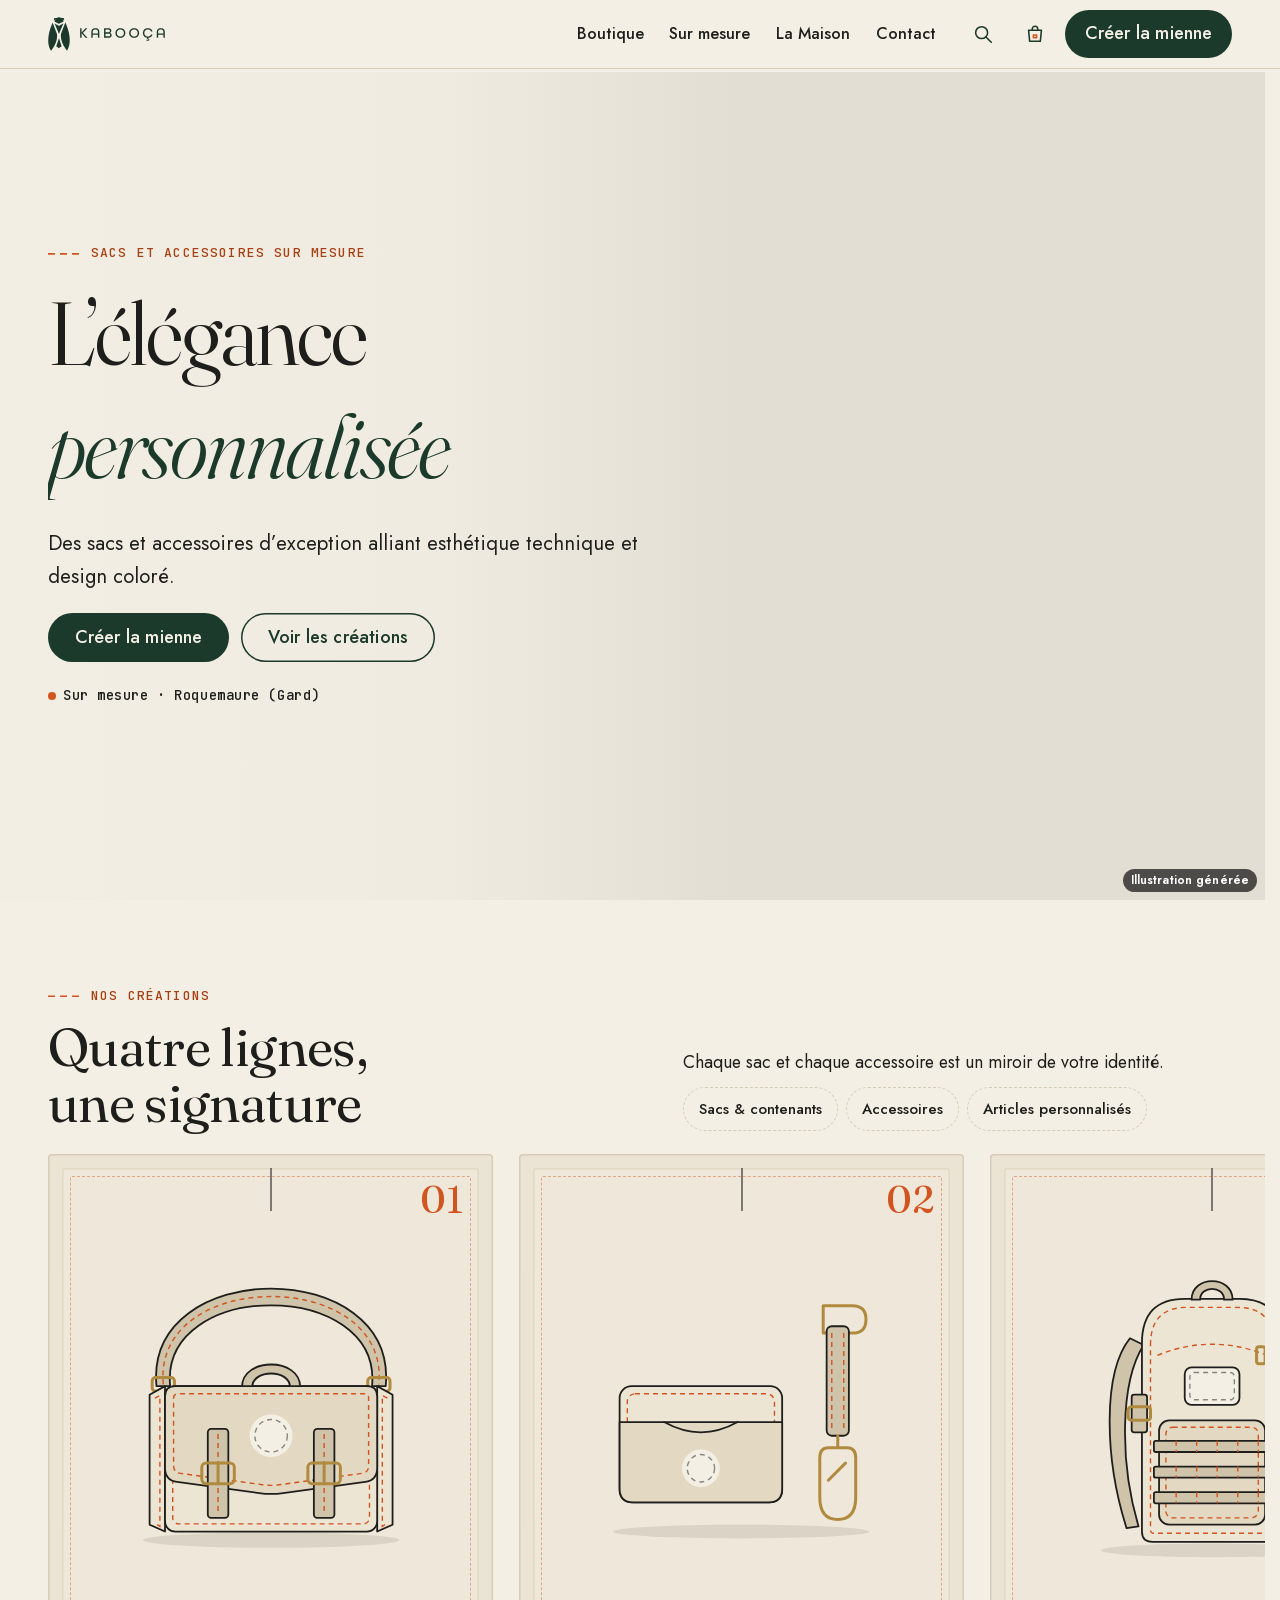
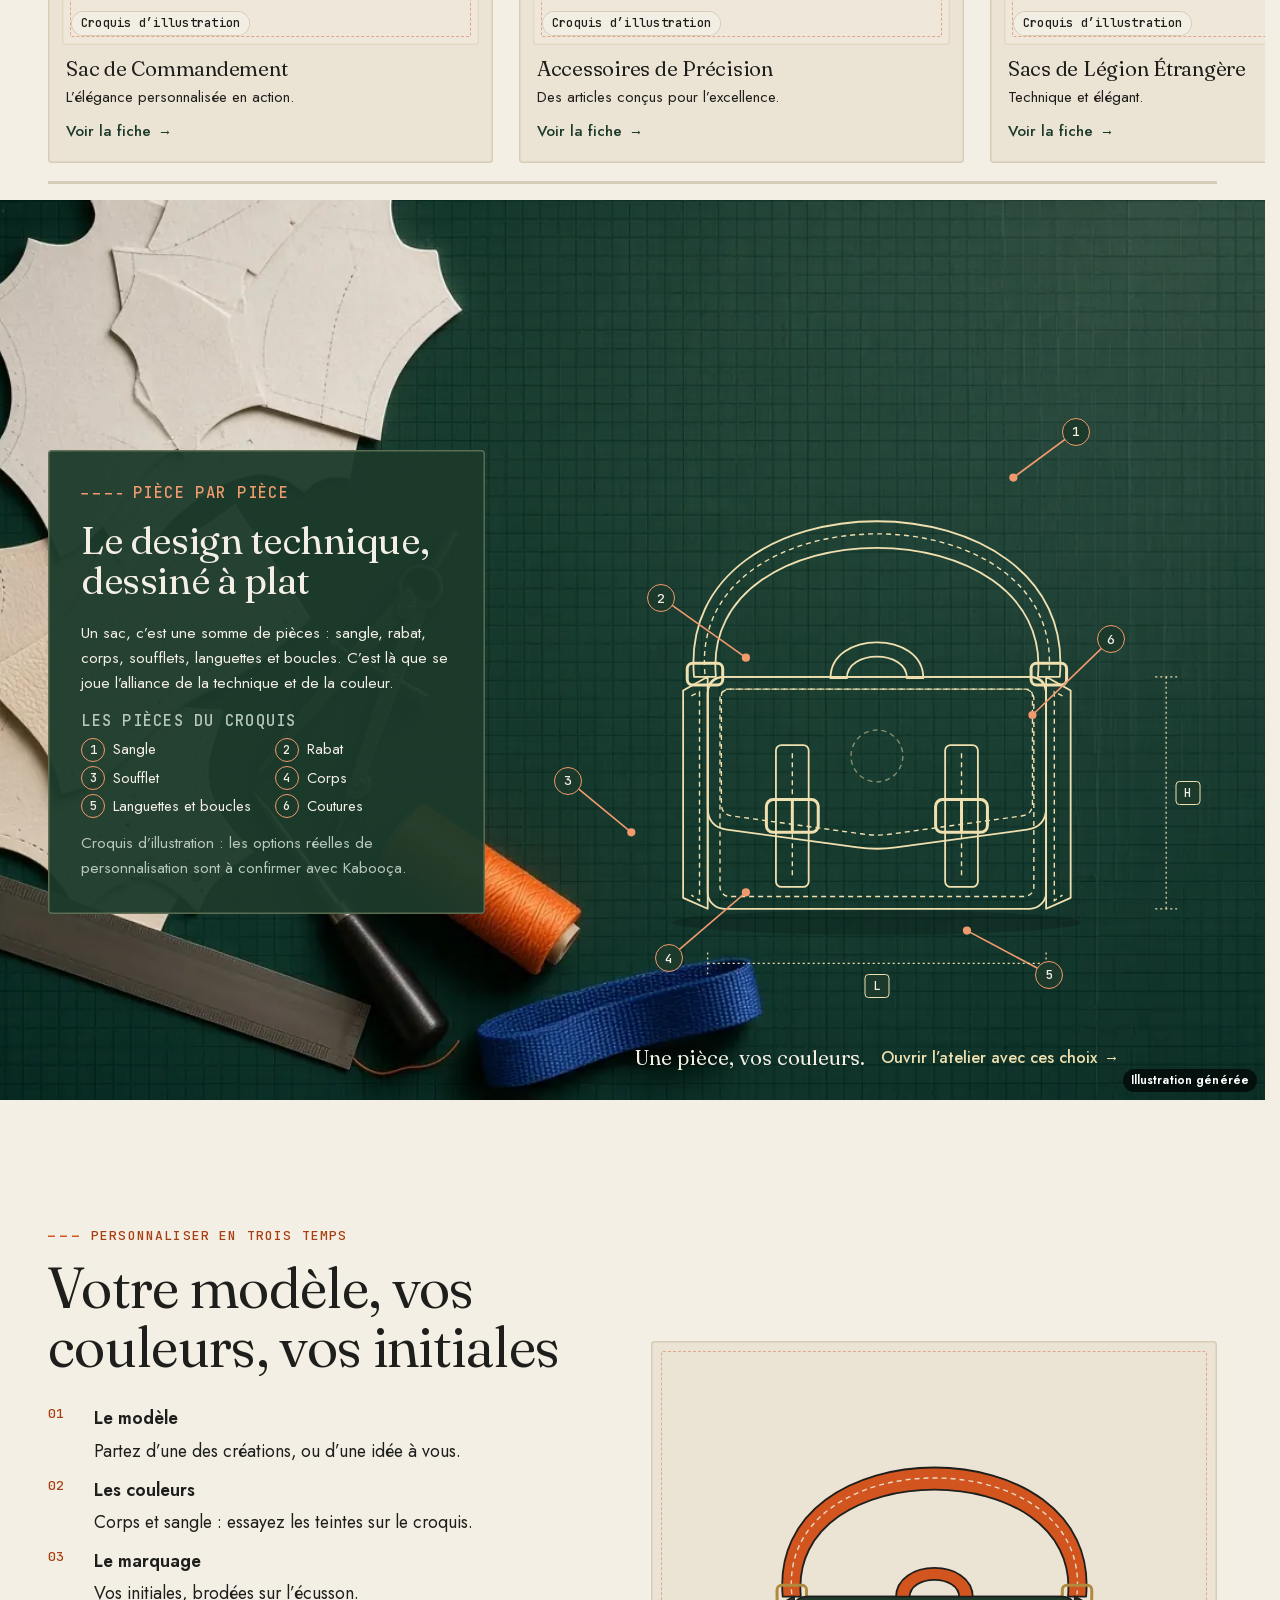
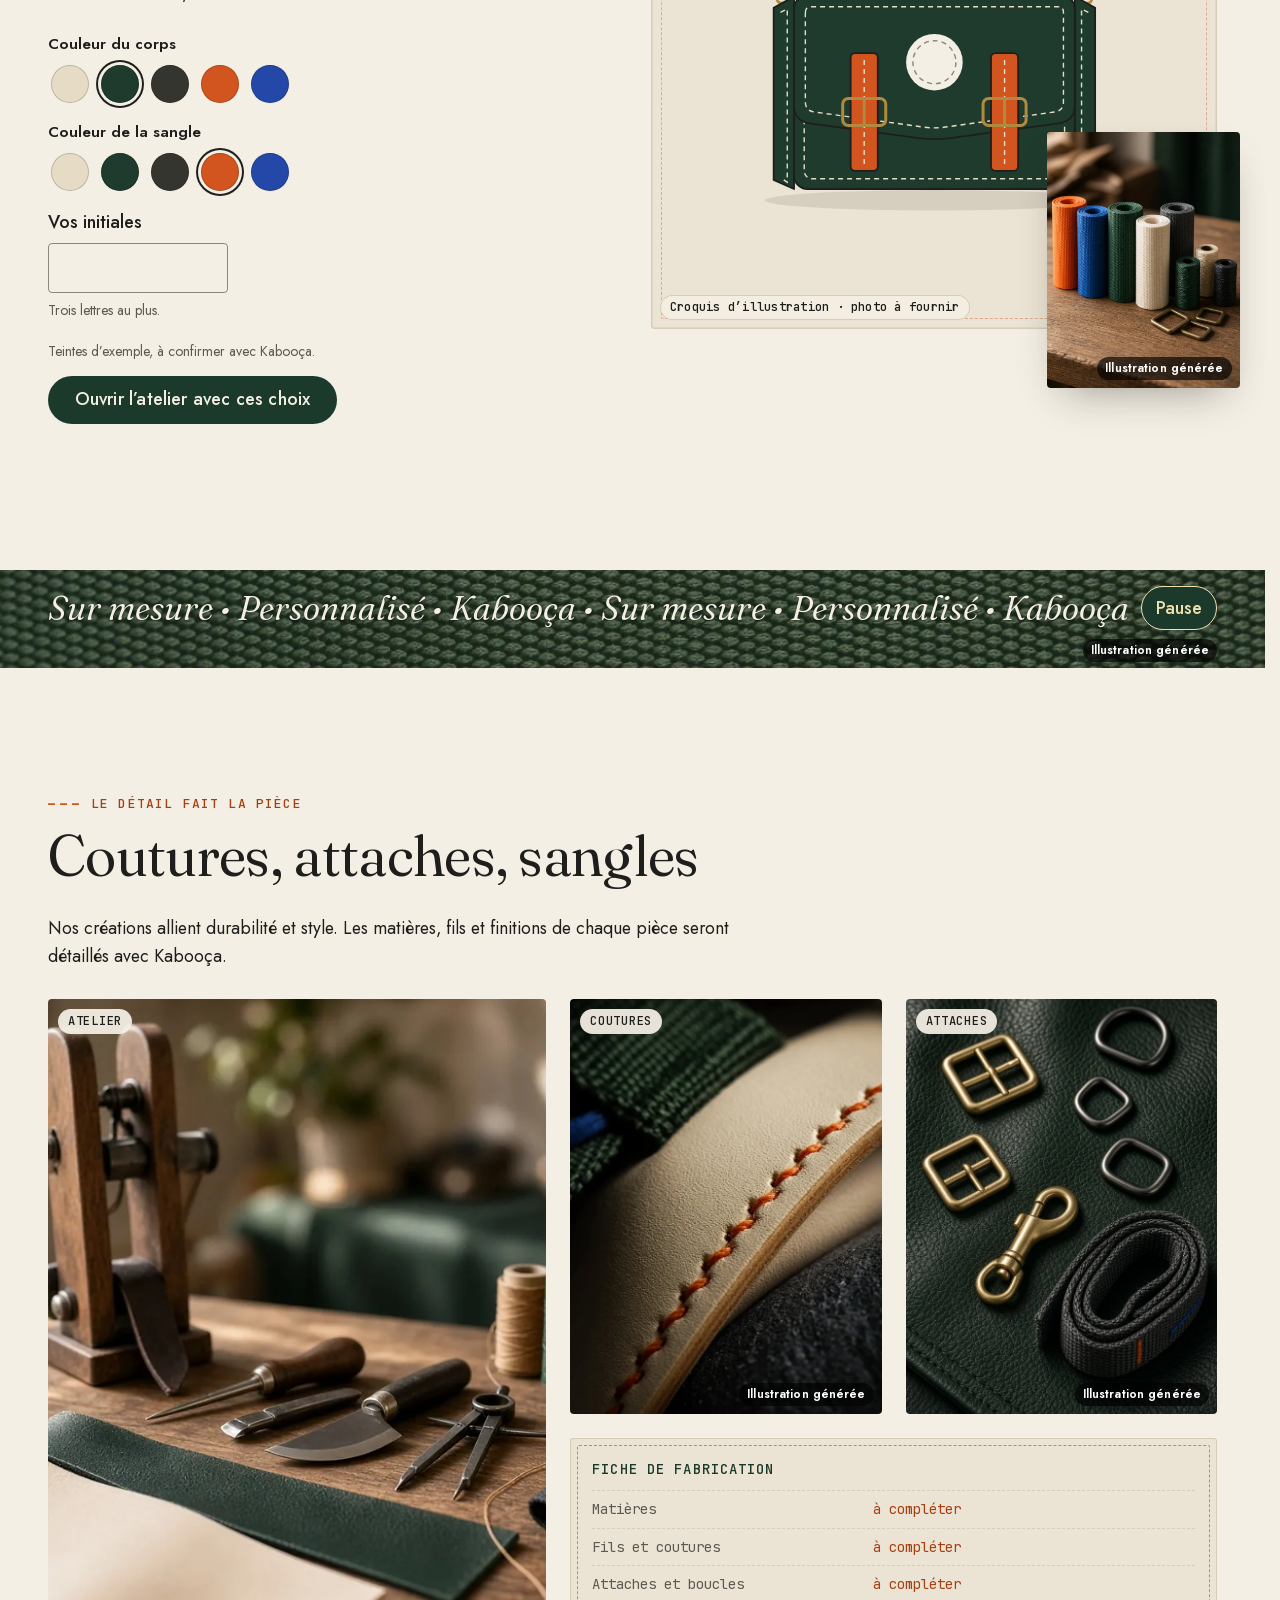
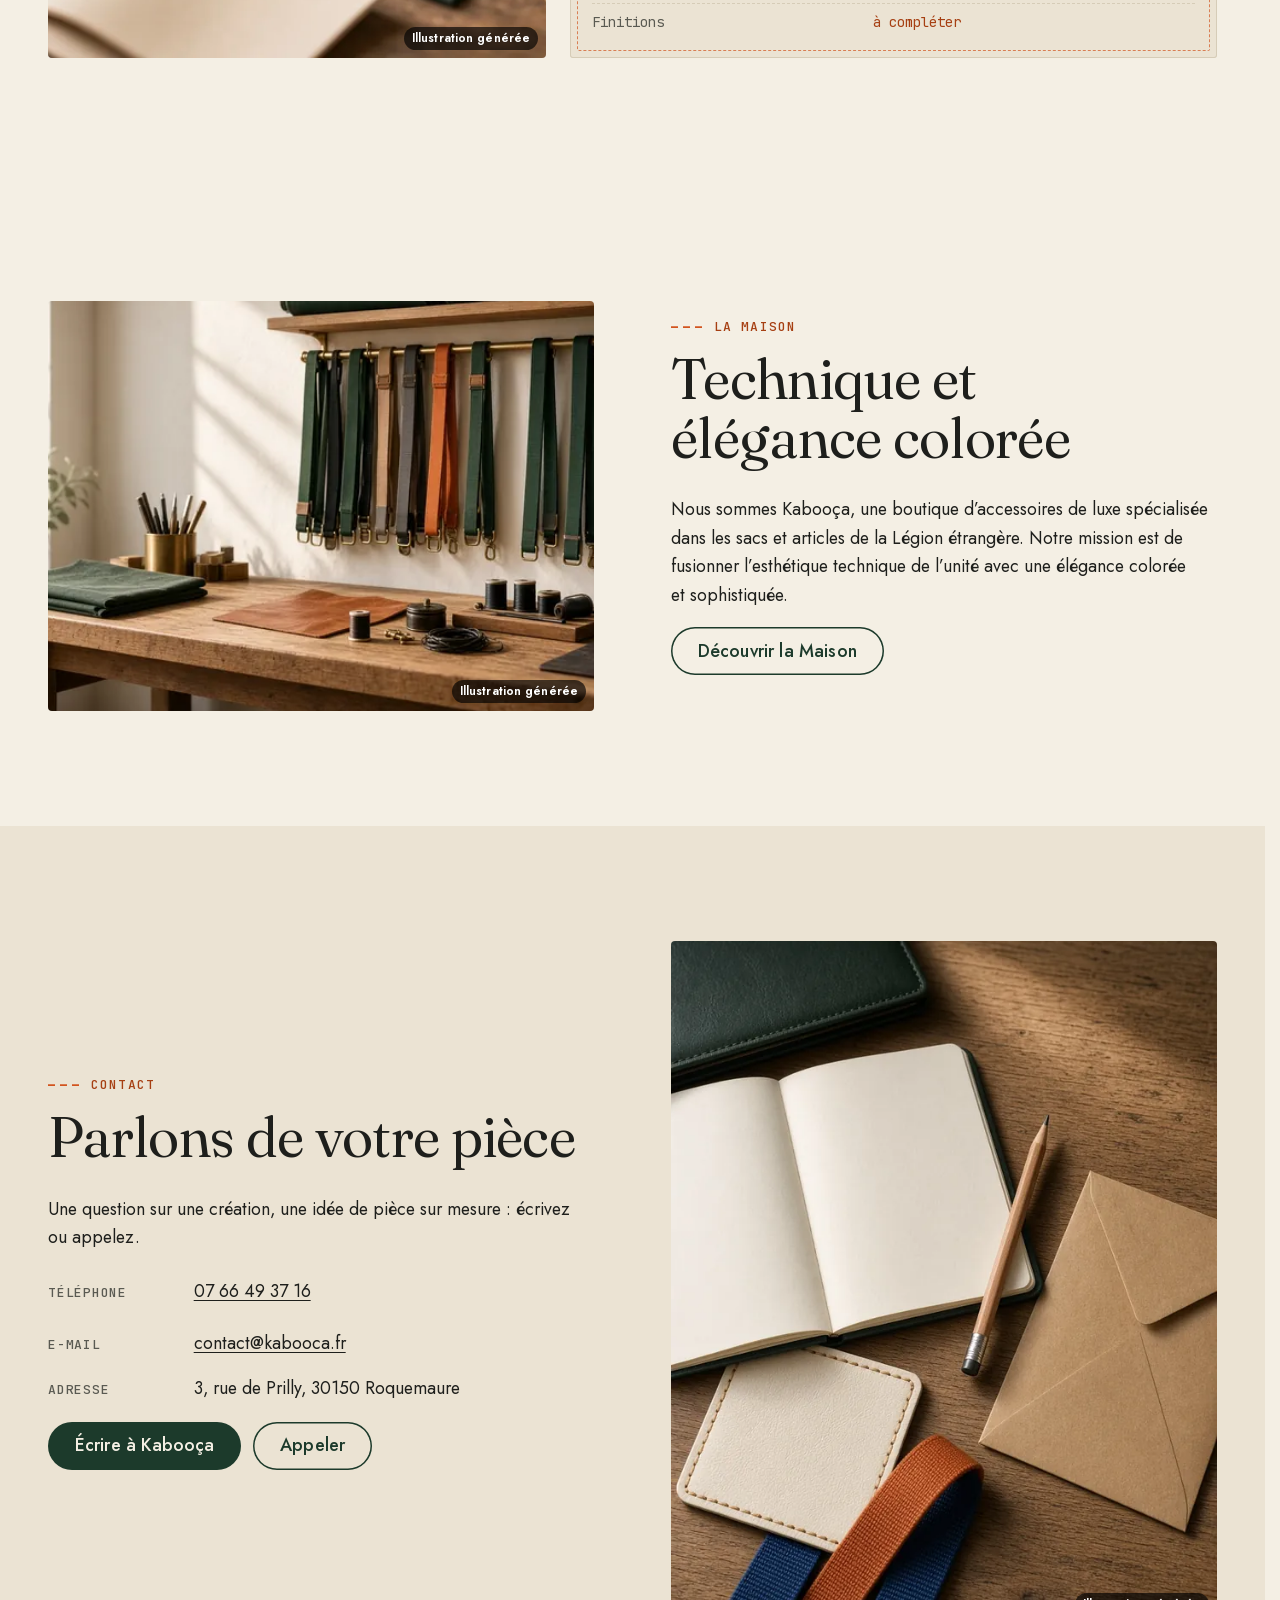
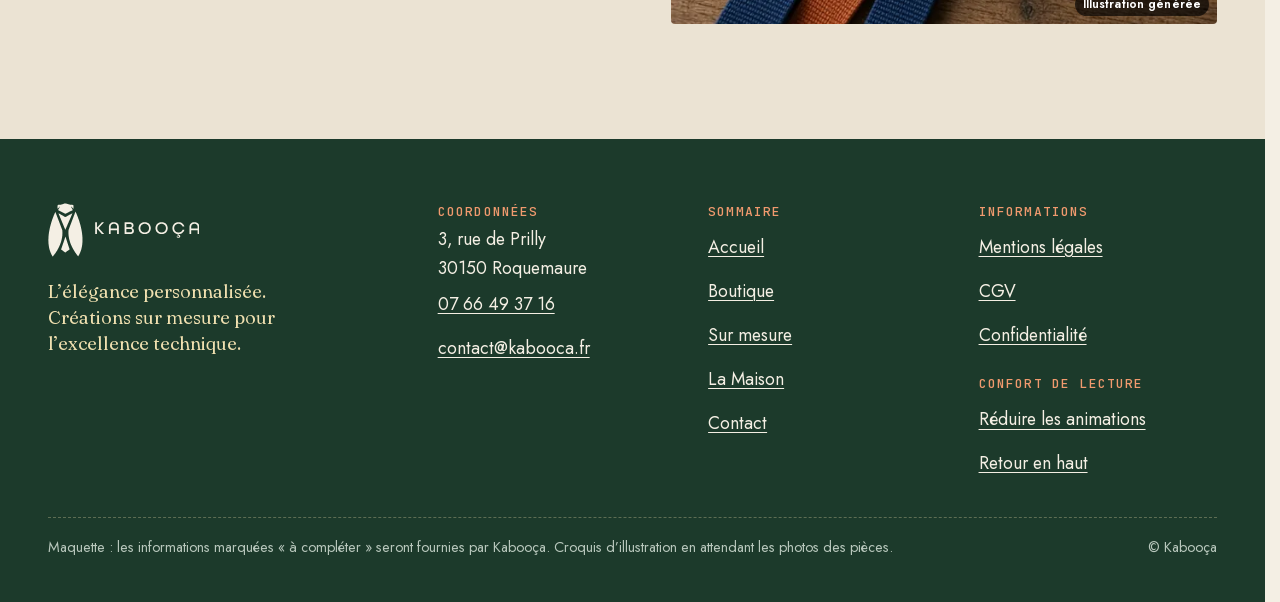
==== index.html @ 60ccbaa6 "Maquette v1" ====
<!doctype html>
<html lang="fr" data-v="1" data-page="accueil" data-curseur>
<head>
<meta charset="utf-8">
<meta name="viewport" content="width=device-width, initial-scale=1, viewport-fit=cover">
<title>Kabooça : l’élégance personnalisée, sacs et accessoires sur mesure</title>
<meta name="description" content="Kabooça, sacs et accessoires d’exception alliant esthétique technique et design coloré. Créations sur mesure et articles personnalisés, à Roquemaure (Gard).">
<meta name="robots" content="noindex, nofollow">
<link rel="canonical" href="https://kabooca-maquette.vercel.app/">
<style>:root{--fond:#F4EFE4;--texte:#1E1F1C;--voile-fond:#1C3A2B;--ouverture-fond:#F4EFE4;--menu-fond:#1C3A2B}:root { --entete-h: 72px; --barres-h: 0px; } html { background: var(--fond); color: var(--texte); scrollbar-gutter: stable; } body { margin: 0; background: var(--fond); } html.js:not(.calme):not(.secours):not([data-arrivee="retour"]) [data-anime] { opacity: 0; } html.js:not(.calme):not(.secours):not([data-arrivee="retour"]) [data-anime].vu { opacity: 1; } [data-voile] { position: fixed; inset: 0; z-index: 900; background: var(--voile-fond); transform: translateY(100%); visibility: hidden; pointer-events: none; } html[data-arrivee="voile"]:not(.voile-leve):not(.calme):not(.secours) [data-voile] { transform: none; visibility: visible; } html.calme [data-voile], html.secours [data-voile] { visibility: hidden !important; } .ouverture-panneau { position: fixed; inset: 0; z-index: 850; display: none; place-content: center; justify-items: center; background: var(--ouverture-fond, var(--voile-fond)); color: var(--fond); text-align: center; } html.js[data-arrivee="intro"]:not(.calme):not(.secours):not(.intro-finie) .ouverture-panneau { display: grid; } html.defilement-bloque, html.defilement-bloque body, html.js[data-arrivee="intro"]:not(.calme):not(.secours):not(.intro-finie), html.js[data-arrivee="intro"]:not(.calme):not(.secours):not(.intro-finie) body, html[data-arrivee="voile"]:not(.voile-leve):not(.calme):not(.secours), html[data-arrivee="voile"]:not(.voile-leve):not(.calme):not(.secours) body { overflow: hidden; } html.js[data-arrivee="intro"]:not(.calme):not(.secours):not(.intro-finie) { background-color: var(--ouverture-fond, var(--voile-fond)); } html[data-arrivee="voile"]:not(.voile-leve):not(.calme):not(.secours) { background-color: var(--voile-fond); }</style>
<script>(function () {
var d = document.documentElement, ss = null, ls = null;
try { ss = window.sessionStorage; ls = window.localStorage; } catch (e) {}
d.classList.add('js');
var calme = false;
try { calme = !!ls && ls.getItem('socle:calme') === 'oui'; } catch (e) {}
if (!calme && window.matchMedia && matchMedia('(prefers-reduced-motion: reduce)').matches) calme = true;
if (calme) d.classList.add('calme');
var nav = performance.getEntriesByType ? performance.getEntriesByType('navigation')[0] : null;
var type = nav ? nav.type : 'navigate';
var depart = null;
try { depart = JSON.parse(ss.getItem('socle:depart') || 'null'); ss.removeItem('socle:depart'); } catch (e) {}
if (depart && !(Date.now() - depart.t < 15000)) depart = null;
var retourSection = false;
try { retourSection = !!ss.getItem('socle:calme-retour'); } catch (e) {}
var mode = type === 'back_forward' || retourSection ? 'retour' : type === 'reload' ? 'intro' : depart ? 'voile' : 'intro';
d.setAttribute('data-arrivee', mode);
if (mode === 'voile' && depart.couleur) d.style.setProperty('--voile-fond', depart.couleur);
if (type === 'reload' && 'scrollRestoration' in history) {
if (!retourSection) history.scrollRestoration = 'manual';
}
try {
var choisie = ls && ls.getItem('socle:langue');
var langue = (d.lang || '').slice(0, 2);
if (choisie && choisie !== langue && type === 'navigate' && !depart) {
var alt = document.querySelector('link[rel="alternate"][hreflang="' + choisie + '"]');
if (alt) location.replace(new URL(alt.href).pathname + location.search + location.hash);
}
} catch (e) {}
setTimeout(function () { if (!d.classList.contains('demarre')) d.classList.add('secours'); }, 2000);
})();</script>
<link rel="preload" href="/assets/fonts/fraunces.woff2" as="font" type="font/woff2" crossorigin>
<link rel="preload" href="/assets/fonts/jost.woff2" as="font" type="font/woff2" crossorigin>
<link rel="stylesheet" href="/assets/css/socle.css?v=1">
<link rel="stylesheet" href="/assets/css/site.css?v=1">
<link rel="modulepreload" href="/assets/js/site.js?v=1">
<link rel="modulepreload" href="/assets/js/socle/index.js?v=1">
<script src="/assets/vendor/gsap.min.js" defer></script>
<script src="/assets/vendor/ScrollTrigger.min.js" defer></script>
<script src="/assets/vendor/SplitText.min.js" defer></script>
<script type="module" src="/assets/js/site.js?v=1"></script>
<meta name="theme-color" content="#F4EFE4">
<link rel="icon" href="/assets/images/favicon.svg" type="image/svg+xml">
<link rel="apple-touch-icon" href="/assets/images/apple-touch-icon.png">
<meta property="og:type" content="website">
<meta property="og:site_name" content="Kabooça">
<meta property="og:locale" content="fr_FR">
<meta property="og:title" content="Kabooça : l’élégance personnalisée, sacs et accessoires sur mesure">
<meta property="og:description" content="Kabooça, sacs et accessoires d’exception alliant esthétique technique et design coloré. Créations sur mesure et articles personnalisés, à Roquemaure (Gard).">
<meta property="og:url" content="https://kabooca-maquette.vercel.app/">
<meta property="og:image" content="https://kabooca-maquette.vercel.app/assets/partage/accueil-fr.jpg">
<meta property="og:image:width" content="1200">
<meta property="og:image:height" content="630">
<meta property="og:image:alt" content="Kabooça : l’élégance personnalisée, cuir ivoire et sangle sur toile vert profond">
<meta name="twitter:card" content="summary_large_image">
<script type="application/ld+json">{"@context":"https://schema.org","@type":"Store","name":"Kabooça","url":"https://kabooca-maquette.vercel.app/","logo":"https://kabooca-maquette.vercel.app/assets/images/apple-touch-icon.png","slogan":"L’élégance personnalisée","description":"Boutique d’accessoires de luxe spécialisée dans les sacs et articles de la Légion étrangère : sacs et accessoires personnalisés, alliant esthétique technique et design coloré.","telephone":"+33766493716","email":"contact@kabooca.fr","address":{"@type":"PostalAddress","streetAddress":"3, rue de Prilly","postalCode":"30150","addressLocality":"Roquemaure","addressCountry":"FR"}}</script>
<script type="application/json" id="textes-js">{"panier":{"titre":"Votre panier","vide":"Votre panier est vide.","voirBoutique":"Voir les créations","quantite":"Quantité","moins":"Retirer un exemplaire de {nom}","plus":"Ajouter un exemplaire de {nom}","retirer":"Retirer {nom} du panier","retirerCourt":"Retirer","total":"Total TTC","noteTotal":"Les prix TTC s’afficheront ici dès qu’ils seront fournis par Kabooça.","paiement":"Moyens de paiement : à compléter.","commander":"Commander (simulé)","commandeFaite":"Commande simulée : rien n’a été envoyé et rien n’a été payé. Votre panier a été vidé.","ajoute":"{nom} ajouté au panier.","nombre":"{n} article(s) dans le panier","fermer":"Fermer le panier"},"visionneuse":{"titre":"Détails en grand","precedent":"Image précédente","suivant":"Image suivante","fermer":"Fermer","position":"{n} sur {total}"},"catalogue":{"titre":"Le catalogue","recherche":"Rechercher une création","rechercheAide":"Nom, catégorie ou mot-clé","filtres":"Filtrer par catégorie","toutes":"Toutes","resultats":"{n} création(s)","aucun":"Aucune création ne correspond à cette recherche.","effacer":"Effacer la recherche","ajouter":"Ajouter au panier","fiche":"Voir la fiche","creer":"Créer sur mesure","note":"Croquis d’illustration en attendant les photos des pièces. Prix, matières et dimensions à compléter."},"configurateur":{"titre":"Votre création","etapes":"Étapes de la création","etape":"Étape {n} sur 4","e1":"Le modèle","e1Texte":"Choisissez la base de votre pièce.","autre":"Une autre création","autreTexte":"Une idée à vous, à décrire à l’étape 4.","e2":"Les couleurs","e2Texte":"Essayez les teintes sur le croquis.","corps":"Corps","sangle":"Sangle","fil":"Fil des coutures","e3":"Le marquage","e3Texte":"Des initiales, un nom, une date : dites-nous ce que vous imaginez.","initiales":"Initiales (facultatif)","initialesAide":"Trois lettres au plus, affichées sur l’écusson du croquis.","idee":"Votre idée de marquage (facultatif)","e4":"Vos coordonnées","e4Texte":"Kabooça vous recontacte pour le devis.","prenom":"Prénom","nom":"Nom","email":"E-mail","tel":"Téléphone (facultatif)","message":"Votre projet (facultatif)","suivant":"Étape suivante","precedent":"Étape précédente","envoyer":"Envoyer ma demande","envoye":"Demande simulée : rien n’a été envoyé. Sur le site final, votre création partira vers Kabooça, qui vous recontactera pour le devis.","recap":"Récapitulatif","recapModele":"Modèle","recapCouleurs":"Couleurs","recapMarquage":"Marquage","recapAucun":"aucun","retractation":"Pièce personnalisée : pas de droit de rétractation (article L221-28, 3°, du Code de la consommation). Conditions à confirmer dans les CGV.","donnees":"Vos données servent seulement à répondre à votre demande de création. \u003ca href=\"/confidentialite\">Politique de confidentialité\u003c/a> (à compléter).","altMarquage":"Écusson de cuir vierge, tambour à broder et poinçons en laiton","altCouleurs":"Éventail d’échantillons de cuir ivoire, vert, graphite, orange et cobalt"},"eclatee":{"surtitre":"Pièce par pièce","titre":"Le design technique, dessiné à plat","texte":"Un sac, c’est une somme de pièces : sangle, rabat, corps, soufflets, languettes et boucles. C’est là que se joue l’alliance de la technique et de la couleur.","note":"Croquis d’illustration : les options réelles de personnalisation sont à confirmer avec Kabooça.","legende":"Les pièces du croquis","fin":"Une pièce, vos couleurs.","alt":"Patron de cuir ivoire, règle, alène et bobine de fil orange sur un tapis de coupe vert","assembler":"Réassembler le croquis","eclater":"Éclater le croquis"},"croquis":{"sangle":"Sangle","rabat":"Rabat","corps":"Corps","soufflet":"Soufflet","languette":"Languettes et boucles","couture":"Coutures","largeur":"Largeur","hauteur":"Hauteur","profondeur":"Profondeur"},"produits":{"sac-de-commandement":{"nom":"Sac de Commandement","croquis":"besace","categorie":"sacs","fiche":"/boutique/sac-de-commandement"},"accessoires-de-precision":{"nom":"Accessoires de Précision","croquis":"accessoires","categorie":"accessoires","fiche":"/boutique/accessoires-de-precision"},"sacs-legion-etrangere":{"nom":"Sacs de Légion Étrangère","croquis":"sac-a-dos","categorie":"sacs","fiche":"/boutique/sacs-legion-etrangere"},"creations-sur-mesure":{"nom":"Créations Sur Mesure","croquis":"patron","categorie":"personnalises","fiche":null}},"teintes":{"ivoire":{"nom":"Ivoire","hex":"#E6DCC6"},"vert":{"nom":"Vert profond","hex":"#1F3B2D"},"graphite":{"nom":"Graphite","hex":"#34352F"},"orange":{"nom":"Orange signal","hex":"#D2541E"},"cobalt":{"nom":"Cobalt","hex":"#2448A8"}}}</script>
</head>
<body id="haut">
<svg class="definitions" width="0" height="0" aria-hidden="true" focusable="false"><defs>
<symbol id="logo-embleme" viewBox="196.5 -1.2 185.5 287.0"><path fill-rule="evenodd" d="M289.5,177.8 L288.8,178.5 L287.8,182.2 L286.0,186.7 L285.8,188.0 L285.0,189.7 L284.8,191.0 L284.0,192.7 L283.8,194.0 L283.0,195.7 L282.8,197.0 L282.0,198.7 L281.8,200.0 L281.2,201.2 L280.8,202.8 L280.2,203.8 L280.0,205.2 L279.2,206.8 L279.0,208.2 L278.2,209.8 L277.8,211.7 L277.2,212.8 L276.8,214.7 L276.2,215.8 L275.8,217.3 L275.2,218.7 L274.8,220.3 L274.2,221.7 L273.8,223.3 L273.2,224.7 L272.8,226.2 L272.0,228.0 L271.8,229.2 L271.0,231.0 L270.8,232.2 L270.2,233.2 L269.8,235.0 L269.2,236.2 L268.8,237.8 L268.2,239.0 L267.8,240.7 L267.2,241.8 L266.8,243.3 L266.0,245.2 L266.3,245.8 L268.5,247.2 L271.3,249.5 L272.3,250.0 L274.5,251.8 L275.0,252.0 L288.0,261.7 L288.8,261.7 L290.2,260.8 L291.0,260.0 L294.3,257.8 L295.2,257.0 L301.3,252.8 L302.2,252.0 L308.3,247.8 L311.3,245.5 L311.3,244.8 L310.8,243.8 L310.7,242.7 L310.0,241.3 L309.7,239.7 L309.0,238.3 L308.7,236.7 L308.0,235.3 L307.7,233.7 L307.0,232.3 L306.7,230.7 L306.0,229.3 L305.7,227.7 L304.8,225.8 L304.8,225.0 L304.0,223.2 L303.8,222.0 L303.0,220.2 L302.7,218.5 L302.0,217.2 L301.8,215.7 L301.0,214.0 L300.7,212.2 L300.0,211.0 L299.7,209.0 L298.8,207.2 L298.7,205.8 L297.8,204.2 L297.7,202.7 L297.0,201.3 L296.7,199.7 L295.8,197.8 L294.8,194.0 L294.0,192.2 L293.8,190.8 L293.0,189.0 L292.8,187.7 L292.0,186.0 L291.7,184.0 L290.8,182.2 L290.7,180.8 L290.0,179.7 L289.8,178.2Z M326.2,53.8 L325.0,54.0 L324.0,54.8 L322.8,55.2 L320.5,56.7 L319.2,57.2 L318.2,58.0 L317.3,58.2 L316.5,58.8 L313.3,60.3 L311.0,61.8 L306.0,64.3 L305.5,64.8 L304.3,65.2 L303.8,65.7 L300.7,67.2 L300.2,67.7 L298.8,68.2 L298.0,68.8 L294.8,70.3 L294.3,70.8 L293.3,71.2 L292.5,71.8 L291.5,72.2 L289.0,73.7 L288.2,73.7 L286.8,73.0 L285.5,72.0 L284.8,71.8 L284.0,71.2 L281.0,69.7 L280.5,69.2 L279.5,68.8 L277.0,67.2 L274.2,65.8 L273.5,65.2 L272.7,65.0 L271.7,64.2 L270.3,63.7 L269.8,63.2 L268.8,62.8 L266.3,61.2 L265.3,60.8 L262.5,59.0 L260.0,57.8 L257.5,56.2 L254.7,54.8 L254.0,54.2 L253.0,53.8 L252.5,54.0 L252.7,55.0 L253.8,57.3 L254.0,58.3 L254.8,59.7 L255.2,61.2 L256.0,62.5 L256.2,63.5 L257.8,67.0 L258.0,68.0 L258.8,69.3 L259.2,70.8 L260.0,72.2 L260.2,73.2 L260.8,74.2 L261.2,75.5 L262.0,77.0 L262.2,78.0 L262.8,79.0 L264.2,82.8 L264.8,83.8 L265.0,84.8 L265.8,86.2 L266.2,87.7 L267.8,91.0 L268.2,92.5 L269.0,93.8 L269.2,94.8 L269.8,95.8 L270.0,96.8 L270.8,98.3 L271.0,99.3 L271.8,100.7 L272.2,102.2 L273.0,103.5 L273.0,104.0 L274.0,106.0 L274.2,107.0 L275.8,110.3 L276.2,111.8 L277.0,113.2 L277.0,113.7 L277.8,115.2 L278.2,116.7 L279.0,118.0 L279.2,119.0 L279.8,120.0 L281.2,123.8 L281.8,124.8 L282.0,125.8 L282.8,127.3 L283.2,128.7 L283.8,129.7 L284.0,130.7 L284.8,132.0 L285.2,133.5 L286.0,134.8 L286.2,135.8 L287.8,139.3 L288.0,140.5 L288.3,140.8 L289.0,140.3 L289.7,139.2 L289.8,138.2 L290.7,136.8 L292.0,133.2 L292.8,131.8 L293.0,130.8 L293.7,129.8 L293.8,129.0 L294.8,127.2 L296.0,124.0 L296.7,123.0 L296.8,122.0 L297.7,120.7 L299.0,117.0 L299.8,115.7 L300.0,114.7 L300.8,113.3 L301.0,112.3 L302.7,109.2 L302.8,108.2 L303.7,106.8 L304.0,105.5 L304.7,104.5 L304.8,103.5 L305.8,101.8 L306.0,100.8 L306.7,99.8 L308.0,96.2 L309.7,93.0 L309.8,92.0 L310.7,90.7 L311.0,89.3 L312.7,86.0 L313.0,84.7 L313.8,83.3 L314.0,82.3 L314.8,81.0 L315.0,80.0 L316.7,76.8 L317.0,75.5 L317.7,74.5 L317.8,73.5 L318.7,72.2 L318.8,71.2 L319.7,69.8 L321.0,66.2 L321.8,64.8 L322.0,63.8 L322.7,62.8 L324.0,59.2 L325.7,56.0 L326.2,54.7Z M235.8,47.2 L235.3,47.2 L235.0,47.5 L235.0,48.0 L234.2,49.3 L233.8,50.7 L231.2,56.0 L229.8,59.7 L228.2,63.0 L227.8,64.3 L227.2,65.5 L224.8,71.8 L224.2,73.0 L223.8,74.3 L223.0,76.0 L222.8,77.2 L222.2,78.2 L221.8,79.8 L221.2,80.8 L220.8,82.5 L220.2,83.7 L219.8,85.3 L219.0,87.0 L218.8,88.2 L218.2,89.5 L217.8,91.2 L217.2,92.5 L216.8,94.2 L215.2,98.5 L215.0,99.8 L214.2,101.7 L214.0,103.2 L213.2,105.0 L212.8,107.0 L212.5,107.5 L212.0,109.0 L212.0,109.8 L211.2,111.8 L210.8,114.2 L210.2,115.5 L209.8,117.8 L209.2,119.3 L209.0,120.8 L208.3,122.7 L207.7,126.2 L207.2,127.2 L207.0,129.2 L206.2,131.5 L205.8,134.3 L205.0,137.0 L204.8,139.0 L204.0,142.0 L203.8,144.3 L203.2,146.2 L203.0,148.7 L202.0,153.0 L202.0,154.8 L201.2,158.5 L200.8,163.5 L200.5,164.3 L200.5,165.5 L200.2,166.2 L199.8,172.7 L199.5,173.5 L199.5,175.7 L199.2,176.5 L198.8,189.7 L198.5,190.5 L198.5,201.7 L198.8,202.5 L199.0,212.3 L199.5,217.5 L199.8,218.3 L200.2,223.7 L200.8,226.3 L201.2,230.3 L201.8,232.5 L202.0,234.8 L202.8,237.5 L203.2,240.2 L203.8,241.7 L204.2,244.2 L204.8,245.7 L205.2,247.8 L205.8,249.2 L206.2,251.2 L206.8,252.5 L207.2,254.2 L208.0,256.0 L208.2,257.2 L208.8,258.2 L209.2,259.8 L209.8,260.8 L210.0,261.8 L210.8,263.3 L211.2,264.7 L212.0,266.0 L212.2,267.0 L212.8,267.8 L213.2,269.2 L215.3,273.5 L216.8,275.8 L218.2,278.7 L219.0,279.7 L219.2,280.3 L221.3,283.7 L223.5,281.7 L225.8,278.5 L228.5,275.5 L233.0,269.2 L233.8,268.3 L237.2,263.2 L238.7,261.3 L238.8,260.7 L240.7,258.2 L243.0,254.2 L243.7,253.5 L244.0,252.5 L244.5,252.0 L245.0,250.8 L246.7,248.3 L247.0,247.3 L248.8,244.5 L249.0,243.8 L249.7,243.0 L250.0,241.8 L251.5,239.5 L255.7,231.2 L256.0,229.8 L256.7,229.0 L257.0,227.7 L257.8,226.3 L258.0,225.5 L258.7,224.5 L259.0,223.0 L260.7,219.7 L261.0,218.2 L261.7,217.0 L262.0,215.5 L263.7,211.7 L264.0,209.8 L264.7,208.7 L265.0,206.8 L265.7,205.7 L266.0,203.7 L266.5,202.8 L266.8,200.8 L267.7,198.8 L267.8,197.2 L268.8,194.2 L268.8,193.2 L269.8,189.8 L270.0,187.8 L270.8,184.8 L270.8,183.5 L271.2,181.7 L271.5,181.0 L272.0,175.3 L272.7,172.3 L272.7,170.0 L272.8,169.8 L273.0,161.0 L273.3,159.8 L273.3,155.0 L273.0,153.8 L273.0,148.5 L272.8,148.3 L272.7,143.5 L272.0,142.3 L270.7,138.2 L270.0,137.2 L269.8,136.0 L269.0,134.3 L268.7,132.8 L268.0,131.8 L267.7,130.3 L267.0,129.2 L265.7,125.0 L263.8,120.8 L263.7,119.7 L263.0,118.7 L262.7,117.0 L262.0,116.0 L261.7,114.5 L261.0,113.3 L259.7,109.2 L259.0,108.2 L258.8,107.0 L258.0,105.3 L257.7,103.8 L257.0,102.8 L256.7,101.3 L256.0,100.2 L254.7,96.0 L252.8,91.8 L252.7,90.7 L252.0,89.7 L251.7,88.0 L251.0,87.0 L250.7,85.5 L250.0,84.3 L248.7,80.2 L248.0,79.2 L247.8,78.0 L247.0,76.3 L246.7,74.8 L246.0,73.8 L245.7,72.3 L245.0,71.2 L243.7,67.0 L241.8,62.8 L241.7,61.7 L241.0,60.7 L240.7,59.0 L240.0,58.0 L239.7,56.5 L239.0,55.3 L237.7,51.2 L237.0,50.2 L236.8,49.0Z M342.3,45.3 L341.8,47.2 L340.8,49.5 L340.8,50.0 L340.2,51.0 L339.8,52.5 L339.2,53.7 L337.8,57.8 L336.0,62.0 L335.8,63.2 L335.2,64.2 L334.8,65.8 L334.2,66.8 L333.8,68.3 L333.2,69.5 L331.8,73.7 L331.2,74.7 L331.0,75.8 L330.3,77.0 L329.8,79.0 L329.2,80.0 L328.8,81.5 L328.2,82.7 L326.8,86.8 L325.0,91.0 L324.8,92.2 L324.2,93.2 L323.8,94.8 L323.2,95.8 L322.8,97.3 L322.2,98.5 L320.8,102.7 L320.2,103.7 L320.0,104.8 L319.3,106.0 L318.8,108.0 L318.2,109.0 L317.8,110.5 L317.2,111.7 L315.8,115.8 L314.0,120.0 L313.8,121.2 L313.2,122.2 L312.8,123.8 L312.2,124.8 L311.8,126.3 L311.2,127.5 L309.8,131.7 L309.2,132.7 L309.0,133.8 L308.3,135.0 L307.8,137.0 L307.2,138.0 L306.8,139.5 L306.2,140.7 L305.8,142.0 L305.8,144.3 L305.5,145.2 L305.5,148.3 L305.2,149.2 L305.2,162.7 L305.5,163.3 L305.5,166.5 L305.8,167.3 L306.2,173.8 L306.8,176.5 L307.0,179.8 L307.7,182.2 L308.2,186.0 L309.0,188.8 L309.0,189.8 L309.8,192.3 L310.0,194.2 L310.7,195.7 L311.0,197.8 L311.8,199.8 L312.2,202.0 L313.0,203.7 L313.2,205.2 L313.8,206.5 L314.2,208.2 L314.8,209.5 L315.2,211.0 L315.8,212.2 L316.2,213.7 L316.8,214.8 L317.2,216.3 L317.8,217.5 L318.2,218.8 L318.8,219.8 L319.0,220.8 L319.8,222.3 L320.2,223.7 L321.0,225.0 L321.2,225.8 L322.8,229.0 L323.0,229.8 L327.3,238.5 L328.8,240.8 L329.2,242.0 L338.0,256.8 L343.0,264.3 L343.8,265.2 L345.2,267.3 L347.0,269.5 L349.2,272.7 L356.0,281.2 L356.8,281.7 L357.7,281.2 L360.0,277.0 L360.5,276.5 L361.2,275.0 L361.7,274.5 L361.8,273.7 L363.5,271.0 L364.8,268.3 L365.0,267.3 L365.8,266.2 L367.0,263.0 L367.7,262.0 L367.8,261.0 L368.7,259.5 L369.0,258.0 L369.7,257.0 L370.0,255.5 L370.7,254.2 L371.0,252.5 L371.7,251.2 L372.0,249.5 L372.7,248.2 L372.8,246.7 L373.8,244.0 L373.8,243.2 L374.7,240.8 L374.8,239.2 L375.8,235.8 L376.0,233.8 L376.8,230.8 L377.0,228.5 L377.7,226.3 L377.8,223.2 L378.7,218.8 L379.0,212.3 L379.3,211.5 L379.3,209.0 L379.7,208.0 L379.7,203.8 L379.8,203.7 L379.7,180.2 L379.3,179.5 L379.3,176.5 L379.0,175.7 L378.8,170.2 L378.0,164.8 L377.8,161.2 L377.0,156.8 L376.5,151.8 L376.0,150.5 L375.5,145.8 L374.8,143.7 L374.7,141.2 L374.0,139.3 L373.8,137.0 L372.8,133.7 L372.8,132.5 L372.0,129.8 L371.8,128.0 L370.8,124.8 L370.8,123.7 L370.0,121.3 L369.7,119.0 L369.0,117.5 L368.5,114.7 L367.8,113.2 L367.7,111.7 L367.0,110.2 L366.7,108.0 L365.8,106.2 L365.8,105.3 L365.0,103.2 L364.8,101.8 L364.0,100.0 L363.8,98.7 L362.8,96.2 L362.7,94.8 L361.8,93.2 L361.7,91.8 L360.8,90.2 L360.7,88.8 L359.8,87.2 L359.7,85.8 L358.0,82.0 L357.8,80.8 L357.0,79.2 L356.8,78.0 L356.0,76.3 L355.7,74.8 L355.0,73.8 L354.7,72.2 L354.0,71.2 L353.7,69.7 L353.0,68.7 L352.7,67.2 L352.0,66.2 L351.7,64.7 L351.0,63.7 L350.7,62.2 L349.8,60.8 L349.8,60.3 L349.0,58.8 L348.8,57.8 L348.0,56.5 L347.8,55.5 L346.8,53.8 L346.7,52.8 L346.0,52.0 L345.8,51.0 L344.8,49.3 L343.7,46.3 L343.0,45.5Z M330.2,10.0 L328.8,9.0 L325.3,8.2 L313.7,8.0 L311.2,7.0 L309.7,6.8 L307.8,6.0 L307.0,6.0 L305.2,5.2 L303.7,5.0 L301.8,4.2 L299.8,3.8 L298.0,3.0 L296.7,2.8 L292.0,1.2 L290.2,0.8 L287.3,0.8 L285.7,1.2 L284.3,1.8 L283.0,2.0 L281.2,2.8 L279.8,3.0 L278.0,3.8 L276.2,4.2 L274.8,4.8 L272.8,5.2 L271.7,5.8 L269.7,6.2 L268.3,6.8 L266.7,7.2 L264.5,8.0 L253.8,8.2 L252.8,8.5 L251.5,8.5 L249.7,9.3 L248.2,10.7 L247.0,13.2 L247.0,28.7 L247.2,29.0 L247.7,29.0 L249.3,27.2 L250.5,26.5 L252.2,24.7 L253.3,23.8 L259.3,18.0 L259.7,18.0 L260.0,18.5 L259.8,19.0 L257.2,23.3 L256.8,24.3 L256.3,24.8 L255.8,26.2 L255.3,26.7 L254.8,28.0 L253.0,30.8 L252.8,31.5 L252.2,32.3 L251.8,33.3 L251.3,33.8 L250.8,35.2 L250.2,35.8 L250.0,36.5 L251.3,37.5 L270.0,46.8 L271.0,47.0 L271.8,47.7 L273.0,48.0 L273.8,48.7 L275.0,49.0 L275.8,49.7 L277.0,50.0 L277.8,50.7 L279.0,51.0 L279.8,51.7 L281.0,52.0 L281.8,52.7 L283.0,53.0 L283.8,53.7 L285.0,54.0 L285.8,54.7 L287.0,55.0 L287.8,55.7 L289.0,55.8 L300.7,50.0 L302.0,49.7 L302.8,49.0 L304.0,48.7 L304.8,48.0 L306.0,47.7 L306.8,47.0 L309.8,45.8 L315.5,42.8 L318.2,41.8 L319.3,41.0 L320.2,40.8 L321.3,40.0 L322.5,39.7 L323.3,39.0 L324.7,38.7 L327.0,37.5 L328.2,36.5 L319.0,18.2 L319.5,17.7 L320.3,18.5 L321.3,19.0 L331.2,28.8 L331.8,28.8 L332.0,28.7 L332.0,13.8 L331.8,12.5Z"/></symbol>
<symbol id="logo-mot" viewBox="5.2 333.0 568.8 87.0"><path fill-rule="evenodd" d="M166.3,335.2 L166.2,335.5 L166.2,397.3 L166.3,397.7 L166.8,397.8 L201.0,397.8 L206.7,396.7 L207.7,396.0 L208.8,395.7 L211.3,394.0 L213.8,391.3 L215.7,388.2 L216.8,383.3 L216.7,378.3 L215.7,374.7 L214.7,372.8 L214.0,372.2 L213.7,371.3 L211.3,369.0 L208.7,367.2 L207.0,366.7 L206.2,365.8 L206.2,365.3 L206.5,365.0 L207.8,364.5 L211.0,361.8 L212.8,359.2 L213.0,358.3 L213.8,356.8 L214.0,355.3 L214.3,354.5 L214.3,353.3 L214.7,352.5 L214.7,350.2 L213.5,344.7 L213.0,344.0 L212.7,342.8 L211.7,341.3 L209.7,339.2 L206.8,337.2 L205.7,336.8 L204.2,336.0 L200.5,335.2 L199.0,335.0 L166.8,335.0Z M175.8,371.3 L176.3,370.8 L199.3,370.8 L200.3,371.0 L203.0,372.2 L204.8,373.8 L205.8,375.2 L206.8,377.5 L207.0,381.8 L206.0,384.8 L203.0,387.8 L201.7,388.2 L200.8,388.7 L199.0,389.0 L176.3,389.0 L175.8,388.5Z M175.8,344.3 L176.3,343.8 L197.3,343.8 L198.5,344.0 L200.7,344.8 L203.0,346.7 L204.0,348.0 L204.2,348.8 L204.7,349.7 L205.0,351.0 L205.0,354.8 L204.7,356.0 L203.8,357.8 L202.2,359.8 L201.0,360.7 L198.3,361.8 L197.3,362.0 L176.3,362.0 L175.8,361.5Z M6.3,335.2 L6.2,335.5 L6.2,397.3 L6.3,397.7 L6.8,397.8 L15.5,397.8 L15.8,397.5 L15.8,369.5 L16.2,369.0 L16.5,369.0 L17.2,369.7 L17.5,370.3 L21.5,374.5 L22.0,375.3 L26.0,379.5 L26.5,380.3 L30.7,384.7 L31.2,385.5 L42.3,397.7 L42.7,397.8 L54.0,397.8 L54.3,397.7 L54.3,397.2 L53.3,396.3 L52.8,395.5 L45.8,388.3 L45.3,387.5 L31.0,372.5 L30.5,371.7 L27.0,368.2 L25.3,366.2 L25.5,365.3 L45.3,344.3 L45.8,343.5 L53.3,335.7 L53.3,335.2 L53.0,335.0 L42.0,335.0 L41.7,335.2 L20.3,358.7 L19.8,359.5 L16.7,363.0 L16.2,363.0 L15.8,362.7 L15.8,335.3 L15.5,335.0 L6.8,335.0Z M528.2,339.2 L524.2,343.2 L523.8,344.0 L522.7,345.5 L521.2,348.5 L520.2,351.5 L519.5,354.3 L519.5,355.5 L519.2,356.3 L519.0,358.0 L519.0,397.5 L519.3,397.8 L527.7,397.8 L528.3,397.3 L528.3,379.2 L528.2,378.7 L528.7,378.0 L529.2,377.8 L562.5,377.8 L563.2,378.3 L563.3,378.8 L563.2,379.0 L563.2,397.3 L563.3,397.7 L563.8,397.8 L572.5,397.8 L572.8,397.5 L572.8,358.0 L572.7,356.3 L572.3,355.5 L572.3,354.3 L570.7,348.5 L569.2,345.5 L567.3,342.8 L564.0,339.5 L560.2,337.0 L555.3,335.2 L552.5,334.5 L551.2,334.5 L550.5,334.2 L543.0,334.0 L541.3,334.2 L540.5,334.5 L539.3,334.5 L537.8,335.0 L536.8,335.0 L535.7,335.3 L535.3,335.7 L533.3,336.2Z M530.8,350.0 L532.0,348.3 L533.7,346.7 L535.8,345.0 L537.0,344.7 L538.0,344.0 L539.2,343.8 L540.3,343.3 L543.2,342.8 L548.3,342.8 L553.0,343.8 L555.7,345.0 L557.2,346.0 L559.8,348.7 L560.8,350.2 L562.0,352.7 L562.3,354.3 L562.8,355.3 L563.2,358.2 L563.2,367.8 L563.3,368.0 L563.2,368.5 L562.5,369.0 L529.2,369.0 L528.7,368.8 L528.2,368.2 L528.3,367.7 L528.3,358.3 L528.7,357.5 L528.7,356.2 L529.2,353.8Z M456.5,334.0 L456.3,334.2 L454.3,334.2 L453.2,334.7 L452.0,334.7 L449.5,335.2 L448.2,335.8 L447.0,336.0 L445.3,336.8 L444.5,337.0 L442.2,338.2 L441.7,338.7 L440.7,339.0 L439.5,340.0 L439.0,340.2 L433.8,345.0 L430.2,350.2 L428.2,354.7 L428.0,355.8 L427.2,357.8 L427.0,359.7 L426.5,361.3 L426.5,363.5 L426.2,364.3 L426.2,368.5 L426.5,369.2 L426.5,370.8 L427.0,374.2 L428.0,377.0 L428.2,378.2 L430.2,382.7 L431.0,383.7 L431.2,384.3 L431.8,385.0 L432.2,385.8 L433.8,387.8 L439.0,392.7 L439.8,393.0 L440.5,393.7 L441.2,393.8 L442.2,394.7 L444.5,395.8 L445.5,396.0 L446.5,396.7 L450.5,397.8 L454.2,398.3 L455.0,398.7 L455.5,399.2 L455.5,399.7 L455.0,400.5 L455.0,401.0 L454.2,402.7 L453.8,404.0 L453.2,404.8 L453.2,406.0 L453.8,406.7 L454.7,407.0 L456.5,408.3 L457.2,408.3 L458.3,407.8 L460.3,407.8 L461.3,408.3 L462.0,409.0 L462.7,410.7 L462.5,411.8 L462.2,412.5 L461.2,413.5 L460.2,414.0 L456.8,413.8 L454.3,411.5 L449.5,411.5 L449.0,412.0 L449.0,413.0 L450.2,415.3 L450.8,416.2 L452.7,417.5 L454.7,418.3 L456.8,418.8 L460.7,418.8 L464.3,417.8 L466.0,416.8 L467.7,415.2 L468.8,412.3 L468.8,409.0 L467.7,406.3 L466.8,405.3 L464.8,404.0 L462.7,403.3 L459.8,403.2 L459.5,402.8 L460.0,400.7 L460.7,399.5 L461.3,398.8 L464.2,398.7 L465.7,398.2 L468.3,397.8 L471.0,396.8 L472.2,396.7 L478.2,393.7 L480.7,391.8 L484.7,388.0 L487.7,384.0 L488.0,383.0 L488.7,382.2 L489.8,379.8 L490.0,378.8 L490.8,377.2 L490.8,376.2 L490.5,375.8 L481.3,375.8 L480.7,376.5 L478.8,380.2 L475.3,384.2 L473.0,386.0 L470.8,387.2 L470.3,387.7 L466.8,389.0 L465.5,389.2 L463.7,389.8 L456.8,390.0 L455.3,389.8 L453.3,389.2 L450.7,388.7 L450.0,388.2 L448.7,387.8 L446.5,386.7 L442.3,383.3 L439.2,379.3 L437.8,376.7 L437.7,375.7 L437.0,374.7 L435.8,369.0 L435.8,363.8 L436.0,362.3 L436.8,359.5 L436.8,358.7 L437.7,357.2 L437.8,356.2 L439.0,353.8 L442.3,349.5 L446.5,346.2 L451.7,343.8 L452.5,343.8 L455.3,343.0 L456.8,342.8 L463.7,343.0 L465.5,343.7 L466.8,343.8 L470.3,345.2 L474.3,347.8 L476.8,350.2 L478.8,352.7 L480.7,356.3 L481.3,357.0 L490.5,357.0 L490.8,356.7 L490.8,355.7 L488.7,350.7 L488.0,349.8 L487.7,348.8 L485.7,346.0 L481.8,342.0 L477.5,338.8 L472.2,336.2 L471.0,336.0 L468.3,335.0 L462.0,334.0Z M362.3,334.2 L361.2,334.7 L360.0,334.7 L357.5,335.2 L356.2,335.8 L354.5,336.2 L350.2,338.2 L345.7,341.2 L341.2,345.7 L339.8,347.8 L339.2,348.5 L339.0,349.2 L338.2,350.2 L337.0,352.5 L336.8,353.5 L336.2,354.7 L336.0,355.8 L335.2,357.8 L335.0,359.7 L334.5,361.3 L334.5,363.5 L334.2,364.3 L334.2,368.5 L334.5,369.3 L334.5,371.5 L335.0,373.2 L335.0,374.3 L336.0,377.0 L336.2,378.2 L338.2,382.7 L341.2,387.2 L345.7,391.7 L347.0,392.7 L347.5,392.8 L348.7,393.8 L349.7,394.2 L350.2,394.7 L352.5,395.8 L353.3,396.0 L355.0,396.8 L356.2,397.0 L357.5,397.7 L361.0,398.2 L362.3,398.7 L364.3,398.7 L364.5,398.8 L372.5,398.7 L373.8,398.2 L377.3,397.7 L378.7,397.0 L380.3,396.7 L384.7,394.7 L385.2,394.2 L386.2,393.8 L387.3,392.8 L387.8,392.7 L389.8,391.0 L393.7,387.2 L395.0,385.0 L395.7,384.3 L395.8,383.7 L396.7,382.7 L397.8,380.3 L397.8,379.8 L398.7,378.2 L398.8,377.0 L399.8,374.2 L399.8,373.2 L400.3,371.5 L400.3,369.3 L400.7,368.5 L400.7,364.3 L400.3,363.5 L400.3,361.3 L399.8,359.7 L399.8,358.7 L398.8,355.8 L398.7,354.7 L396.7,350.2 L393.7,345.7 L389.8,341.8 L387.8,340.2 L387.3,340.0 L386.2,339.0 L385.2,338.7 L384.7,338.2 L382.3,337.0 L381.5,336.8 L379.8,336.0 L378.7,335.8 L377.3,335.2 L374.8,334.7 L373.7,334.7 L372.5,334.2 L370.5,334.2 L370.3,334.0Z M363.3,343.0 L364.8,342.8 L371.5,343.0 L373.5,343.7 L376.2,344.2 L376.8,344.7 L378.2,345.0 L380.3,346.2 L384.2,349.2 L387.7,353.5 L388.8,355.7 L389.2,357.0 L389.7,357.7 L390.2,360.3 L390.8,362.3 L391.0,363.8 L390.8,370.5 L390.2,372.5 L389.7,375.2 L389.2,375.8 L388.8,377.2 L387.7,379.3 L384.7,383.2 L380.3,386.7 L378.2,387.8 L376.8,388.2 L376.2,388.7 L373.5,389.2 L371.5,389.8 L370.0,390.0 L363.3,389.8 L361.3,389.2 L358.7,388.7 L358.0,388.2 L356.7,387.8 L354.5,386.7 L350.8,383.8 L347.2,379.3 L346.0,377.2 L345.7,375.8 L345.2,375.2 L344.7,372.5 L344.0,370.5 L343.8,369.0 L344.0,362.3 L344.7,360.3 L345.2,357.7 L345.7,357.0 L346.0,355.7 L347.2,353.5 L350.2,349.7 L354.5,346.2 L356.7,345.0 L358.0,344.7 L358.7,344.2 L361.3,343.7Z M270.3,334.2 L269.2,334.7 L268.0,334.7 L265.5,335.2 L264.2,335.8 L262.5,336.2 L258.2,338.2 L253.7,341.2 L249.2,345.7 L247.8,347.8 L247.2,348.5 L247.0,349.2 L246.2,350.2 L245.0,352.5 L244.8,353.5 L244.2,354.7 L244.0,355.8 L243.2,357.8 L243.0,359.7 L242.5,361.3 L242.5,363.5 L242.2,364.3 L242.2,368.5 L242.5,369.3 L242.5,371.5 L243.0,373.2 L243.0,374.3 L244.0,377.0 L244.2,378.2 L246.2,382.7 L249.2,387.2 L253.7,391.7 L255.0,392.7 L255.5,392.8 L256.7,393.8 L257.7,394.2 L258.2,394.7 L260.5,395.8 L261.3,396.0 L263.0,396.8 L264.2,397.0 L265.5,397.7 L269.0,398.2 L270.3,398.7 L272.3,398.7 L272.5,398.8 L280.5,398.7 L281.8,398.2 L285.3,397.7 L286.7,397.0 L288.3,396.7 L292.7,394.7 L293.2,394.2 L294.2,393.8 L295.3,392.8 L295.8,392.7 L297.8,391.0 L301.7,387.2 L303.0,385.0 L303.7,384.3 L303.8,383.7 L304.7,382.7 L305.8,380.3 L305.8,379.8 L306.7,378.2 L306.8,377.0 L307.8,374.2 L307.8,373.2 L308.3,371.5 L308.3,369.3 L308.7,368.5 L308.7,364.3 L308.3,363.5 L308.3,361.3 L307.8,359.7 L307.8,358.7 L306.8,355.8 L306.7,354.7 L304.7,350.2 L301.7,345.7 L297.8,341.8 L295.8,340.2 L295.3,340.0 L294.2,339.0 L293.2,338.7 L292.7,338.2 L290.3,337.0 L289.5,336.8 L287.8,336.0 L286.7,335.8 L285.3,335.2 L282.8,334.7 L281.7,334.7 L280.5,334.2 L278.5,334.2 L278.3,334.0Z M271.3,343.0 L272.8,342.8 L279.5,343.0 L281.5,343.7 L284.2,344.2 L284.8,344.7 L286.2,345.0 L288.3,346.2 L292.2,349.2 L295.7,353.5 L296.8,355.7 L297.2,357.0 L297.7,357.7 L298.2,360.3 L298.8,362.3 L299.0,363.8 L298.8,370.5 L298.2,372.5 L297.7,375.2 L297.2,375.8 L296.8,377.2 L295.7,379.3 L292.7,383.2 L288.3,386.7 L286.2,387.8 L284.8,388.2 L284.2,388.7 L281.5,389.2 L279.5,389.8 L278.0,390.0 L271.3,389.8 L269.3,389.2 L266.7,388.7 L266.0,388.2 L264.7,387.8 L262.5,386.7 L258.8,383.8 L255.2,379.3 L254.0,377.2 L253.7,375.8 L253.2,375.2 L252.7,372.5 L252.0,370.5 L251.8,369.0 L252.0,362.3 L252.7,360.3 L253.2,357.7 L253.7,357.0 L254.0,355.7 L255.2,353.5 L258.2,349.7 L262.5,346.2 L264.7,345.0 L266.0,344.7 L266.7,344.2 L269.3,343.7Z M90.2,339.2 L86.2,343.2 L85.8,344.0 L84.7,345.5 L83.2,348.5 L82.2,351.5 L81.5,354.3 L81.5,355.5 L81.2,356.3 L81.0,358.0 L81.0,397.5 L81.3,397.8 L89.7,397.8 L90.3,397.3 L90.3,379.2 L90.2,378.7 L90.7,378.0 L91.2,377.8 L124.5,377.8 L125.2,378.3 L125.3,378.8 L125.2,379.0 L125.2,397.3 L125.3,397.7 L125.8,397.8 L134.5,397.8 L134.8,397.5 L134.8,358.0 L134.7,356.3 L134.3,355.5 L134.3,354.3 L132.7,348.5 L131.2,345.5 L129.3,342.8 L126.0,339.5 L122.2,337.0 L117.3,335.2 L114.5,334.5 L113.2,334.5 L112.5,334.2 L105.0,334.0 L103.3,334.2 L102.5,334.5 L101.3,334.5 L99.8,335.0 L98.8,335.0 L97.7,335.3 L97.3,335.7 L95.3,336.2Z M92.8,350.0 L94.0,348.3 L95.7,346.7 L97.8,345.0 L99.0,344.7 L100.0,344.0 L101.2,343.8 L102.3,343.3 L105.2,342.8 L110.3,342.8 L115.0,343.8 L117.7,345.0 L119.2,346.0 L121.8,348.7 L122.8,350.2 L124.0,352.7 L124.3,354.3 L124.8,355.3 L125.2,358.2 L125.2,367.8 L125.3,368.0 L125.2,368.5 L124.5,369.0 L91.2,369.0 L90.7,368.8 L90.2,368.2 L90.3,367.7 L90.3,358.3 L90.7,357.5 L90.7,356.2 L91.2,353.8Z"/></symbol>
<path id="logo-traces" fill-rule="evenodd" d="M289.5,177.8 L288.8,178.5 L287.8,182.2 L286.0,186.7 L285.8,188.0 L285.0,189.7 L284.8,191.0 L284.0,192.7 L283.8,194.0 L283.0,195.7 L282.8,197.0 L282.0,198.7 L281.8,200.0 L281.2,201.2 L280.8,202.8 L280.2,203.8 L280.0,205.2 L279.2,206.8 L279.0,208.2 L278.2,209.8 L277.8,211.7 L277.2,212.8 L276.8,214.7 L276.2,215.8 L275.8,217.3 L275.2,218.7 L274.8,220.3 L274.2,221.7 L273.8,223.3 L273.2,224.7 L272.8,226.2 L272.0,228.0 L271.8,229.2 L271.0,231.0 L270.8,232.2 L270.2,233.2 L269.8,235.0 L269.2,236.2 L268.8,237.8 L268.2,239.0 L267.8,240.7 L267.2,241.8 L266.8,243.3 L266.0,245.2 L266.3,245.8 L268.5,247.2 L271.3,249.5 L272.3,250.0 L274.5,251.8 L275.0,252.0 L288.0,261.7 L288.8,261.7 L290.2,260.8 L291.0,260.0 L294.3,257.8 L295.2,257.0 L301.3,252.8 L302.2,252.0 L308.3,247.8 L311.3,245.5 L311.3,244.8 L310.8,243.8 L310.7,242.7 L310.0,241.3 L309.7,239.7 L309.0,238.3 L308.7,236.7 L308.0,235.3 L307.7,233.7 L307.0,232.3 L306.7,230.7 L306.0,229.3 L305.7,227.7 L304.8,225.8 L304.8,225.0 L304.0,223.2 L303.8,222.0 L303.0,220.2 L302.7,218.5 L302.0,217.2 L301.8,215.7 L301.0,214.0 L300.7,212.2 L300.0,211.0 L299.7,209.0 L298.8,207.2 L298.7,205.8 L297.8,204.2 L297.7,202.7 L297.0,201.3 L296.7,199.7 L295.8,197.8 L294.8,194.0 L294.0,192.2 L293.8,190.8 L293.0,189.0 L292.8,187.7 L292.0,186.0 L291.7,184.0 L290.8,182.2 L290.7,180.8 L290.0,179.7 L289.8,178.2Z M326.2,53.8 L325.0,54.0 L324.0,54.8 L322.8,55.2 L320.5,56.7 L319.2,57.2 L318.2,58.0 L317.3,58.2 L316.5,58.8 L313.3,60.3 L311.0,61.8 L306.0,64.3 L305.5,64.8 L304.3,65.2 L303.8,65.7 L300.7,67.2 L300.2,67.7 L298.8,68.2 L298.0,68.8 L294.8,70.3 L294.3,70.8 L293.3,71.2 L292.5,71.8 L291.5,72.2 L289.0,73.7 L288.2,73.7 L286.8,73.0 L285.5,72.0 L284.8,71.8 L284.0,71.2 L281.0,69.7 L280.5,69.2 L279.5,68.8 L277.0,67.2 L274.2,65.8 L273.5,65.2 L272.7,65.0 L271.7,64.2 L270.3,63.7 L269.8,63.2 L268.8,62.8 L266.3,61.2 L265.3,60.8 L262.5,59.0 L260.0,57.8 L257.5,56.2 L254.7,54.8 L254.0,54.2 L253.0,53.8 L252.5,54.0 L252.7,55.0 L253.8,57.3 L254.0,58.3 L254.8,59.7 L255.2,61.2 L256.0,62.5 L256.2,63.5 L257.8,67.0 L258.0,68.0 L258.8,69.3 L259.2,70.8 L260.0,72.2 L260.2,73.2 L260.8,74.2 L261.2,75.5 L262.0,77.0 L262.2,78.0 L262.8,79.0 L264.2,82.8 L264.8,83.8 L265.0,84.8 L265.8,86.2 L266.2,87.7 L267.8,91.0 L268.2,92.5 L269.0,93.8 L269.2,94.8 L269.8,95.8 L270.0,96.8 L270.8,98.3 L271.0,99.3 L271.8,100.7 L272.2,102.2 L273.0,103.5 L273.0,104.0 L274.0,106.0 L274.2,107.0 L275.8,110.3 L276.2,111.8 L277.0,113.2 L277.0,113.7 L277.8,115.2 L278.2,116.7 L279.0,118.0 L279.2,119.0 L279.8,120.0 L281.2,123.8 L281.8,124.8 L282.0,125.8 L282.8,127.3 L283.2,128.7 L283.8,129.7 L284.0,130.7 L284.8,132.0 L285.2,133.5 L286.0,134.8 L286.2,135.8 L287.8,139.3 L288.0,140.5 L288.3,140.8 L289.0,140.3 L289.7,139.2 L289.8,138.2 L290.7,136.8 L292.0,133.2 L292.8,131.8 L293.0,130.8 L293.7,129.8 L293.8,129.0 L294.8,127.2 L296.0,124.0 L296.7,123.0 L296.8,122.0 L297.7,120.7 L299.0,117.0 L299.8,115.7 L300.0,114.7 L300.8,113.3 L301.0,112.3 L302.7,109.2 L302.8,108.2 L303.7,106.8 L304.0,105.5 L304.7,104.5 L304.8,103.5 L305.8,101.8 L306.0,100.8 L306.7,99.8 L308.0,96.2 L309.7,93.0 L309.8,92.0 L310.7,90.7 L311.0,89.3 L312.7,86.0 L313.0,84.7 L313.8,83.3 L314.0,82.3 L314.8,81.0 L315.0,80.0 L316.7,76.8 L317.0,75.5 L317.7,74.5 L317.8,73.5 L318.7,72.2 L318.8,71.2 L319.7,69.8 L321.0,66.2 L321.8,64.8 L322.0,63.8 L322.7,62.8 L324.0,59.2 L325.7,56.0 L326.2,54.7Z M235.8,47.2 L235.3,47.2 L235.0,47.5 L235.0,48.0 L234.2,49.3 L233.8,50.7 L231.2,56.0 L229.8,59.7 L228.2,63.0 L227.8,64.3 L227.2,65.5 L224.8,71.8 L224.2,73.0 L223.8,74.3 L223.0,76.0 L222.8,77.2 L222.2,78.2 L221.8,79.8 L221.2,80.8 L220.8,82.5 L220.2,83.7 L219.8,85.3 L219.0,87.0 L218.8,88.2 L218.2,89.5 L217.8,91.2 L217.2,92.5 L216.8,94.2 L215.2,98.5 L215.0,99.8 L214.2,101.7 L214.0,103.2 L213.2,105.0 L212.8,107.0 L212.5,107.5 L212.0,109.0 L212.0,109.8 L211.2,111.8 L210.8,114.2 L210.2,115.5 L209.8,117.8 L209.2,119.3 L209.0,120.8 L208.3,122.7 L207.7,126.2 L207.2,127.2 L207.0,129.2 L206.2,131.5 L205.8,134.3 L205.0,137.0 L204.8,139.0 L204.0,142.0 L203.8,144.3 L203.2,146.2 L203.0,148.7 L202.0,153.0 L202.0,154.8 L201.2,158.5 L200.8,163.5 L200.5,164.3 L200.5,165.5 L200.2,166.2 L199.8,172.7 L199.5,173.5 L199.5,175.7 L199.2,176.5 L198.8,189.7 L198.5,190.5 L198.5,201.7 L198.8,202.5 L199.0,212.3 L199.5,217.5 L199.8,218.3 L200.2,223.7 L200.8,226.3 L201.2,230.3 L201.8,232.5 L202.0,234.8 L202.8,237.5 L203.2,240.2 L203.8,241.7 L204.2,244.2 L204.8,245.7 L205.2,247.8 L205.8,249.2 L206.2,251.2 L206.8,252.5 L207.2,254.2 L208.0,256.0 L208.2,257.2 L208.8,258.2 L209.2,259.8 L209.8,260.8 L210.0,261.8 L210.8,263.3 L211.2,264.7 L212.0,266.0 L212.2,267.0 L212.8,267.8 L213.2,269.2 L215.3,273.5 L216.8,275.8 L218.2,278.7 L219.0,279.7 L219.2,280.3 L221.3,283.7 L223.5,281.7 L225.8,278.5 L228.5,275.5 L233.0,269.2 L233.8,268.3 L237.2,263.2 L238.7,261.3 L238.8,260.7 L240.7,258.2 L243.0,254.2 L243.7,253.5 L244.0,252.5 L244.5,252.0 L245.0,250.8 L246.7,248.3 L247.0,247.3 L248.8,244.5 L249.0,243.8 L249.7,243.0 L250.0,241.8 L251.5,239.5 L255.7,231.2 L256.0,229.8 L256.7,229.0 L257.0,227.7 L257.8,226.3 L258.0,225.5 L258.7,224.5 L259.0,223.0 L260.7,219.7 L261.0,218.2 L261.7,217.0 L262.0,215.5 L263.7,211.7 L264.0,209.8 L264.7,208.7 L265.0,206.8 L265.7,205.7 L266.0,203.7 L266.5,202.8 L266.8,200.8 L267.7,198.8 L267.8,197.2 L268.8,194.2 L268.8,193.2 L269.8,189.8 L270.0,187.8 L270.8,184.8 L270.8,183.5 L271.2,181.7 L271.5,181.0 L272.0,175.3 L272.7,172.3 L272.7,170.0 L272.8,169.8 L273.0,161.0 L273.3,159.8 L273.3,155.0 L273.0,153.8 L273.0,148.5 L272.8,148.3 L272.7,143.5 L272.0,142.3 L270.7,138.2 L270.0,137.2 L269.8,136.0 L269.0,134.3 L268.7,132.8 L268.0,131.8 L267.7,130.3 L267.0,129.2 L265.7,125.0 L263.8,120.8 L263.7,119.7 L263.0,118.7 L262.7,117.0 L262.0,116.0 L261.7,114.5 L261.0,113.3 L259.7,109.2 L259.0,108.2 L258.8,107.0 L258.0,105.3 L257.7,103.8 L257.0,102.8 L256.7,101.3 L256.0,100.2 L254.7,96.0 L252.8,91.8 L252.7,90.7 L252.0,89.7 L251.7,88.0 L251.0,87.0 L250.7,85.5 L250.0,84.3 L248.7,80.2 L248.0,79.2 L247.8,78.0 L247.0,76.3 L246.7,74.8 L246.0,73.8 L245.7,72.3 L245.0,71.2 L243.7,67.0 L241.8,62.8 L241.7,61.7 L241.0,60.7 L240.7,59.0 L240.0,58.0 L239.7,56.5 L239.0,55.3 L237.7,51.2 L237.0,50.2 L236.8,49.0Z M342.3,45.3 L341.8,47.2 L340.8,49.5 L340.8,50.0 L340.2,51.0 L339.8,52.5 L339.2,53.7 L337.8,57.8 L336.0,62.0 L335.8,63.2 L335.2,64.2 L334.8,65.8 L334.2,66.8 L333.8,68.3 L333.2,69.5 L331.8,73.7 L331.2,74.7 L331.0,75.8 L330.3,77.0 L329.8,79.0 L329.2,80.0 L328.8,81.5 L328.2,82.7 L326.8,86.8 L325.0,91.0 L324.8,92.2 L324.2,93.2 L323.8,94.8 L323.2,95.8 L322.8,97.3 L322.2,98.5 L320.8,102.7 L320.2,103.7 L320.0,104.8 L319.3,106.0 L318.8,108.0 L318.2,109.0 L317.8,110.5 L317.2,111.7 L315.8,115.8 L314.0,120.0 L313.8,121.2 L313.2,122.2 L312.8,123.8 L312.2,124.8 L311.8,126.3 L311.2,127.5 L309.8,131.7 L309.2,132.7 L309.0,133.8 L308.3,135.0 L307.8,137.0 L307.2,138.0 L306.8,139.5 L306.2,140.7 L305.8,142.0 L305.8,144.3 L305.5,145.2 L305.5,148.3 L305.2,149.2 L305.2,162.7 L305.5,163.3 L305.5,166.5 L305.8,167.3 L306.2,173.8 L306.8,176.5 L307.0,179.8 L307.7,182.2 L308.2,186.0 L309.0,188.8 L309.0,189.8 L309.8,192.3 L310.0,194.2 L310.7,195.7 L311.0,197.8 L311.8,199.8 L312.2,202.0 L313.0,203.7 L313.2,205.2 L313.8,206.5 L314.2,208.2 L314.8,209.5 L315.2,211.0 L315.8,212.2 L316.2,213.7 L316.8,214.8 L317.2,216.3 L317.8,217.5 L318.2,218.8 L318.8,219.8 L319.0,220.8 L319.8,222.3 L320.2,223.7 L321.0,225.0 L321.2,225.8 L322.8,229.0 L323.0,229.8 L327.3,238.5 L328.8,240.8 L329.2,242.0 L338.0,256.8 L343.0,264.3 L343.8,265.2 L345.2,267.3 L347.0,269.5 L349.2,272.7 L356.0,281.2 L356.8,281.7 L357.7,281.2 L360.0,277.0 L360.5,276.5 L361.2,275.0 L361.7,274.5 L361.8,273.7 L363.5,271.0 L364.8,268.3 L365.0,267.3 L365.8,266.2 L367.0,263.0 L367.7,262.0 L367.8,261.0 L368.7,259.5 L369.0,258.0 L369.7,257.0 L370.0,255.5 L370.7,254.2 L371.0,252.5 L371.7,251.2 L372.0,249.5 L372.7,248.2 L372.8,246.7 L373.8,244.0 L373.8,243.2 L374.7,240.8 L374.8,239.2 L375.8,235.8 L376.0,233.8 L376.8,230.8 L377.0,228.5 L377.7,226.3 L377.8,223.2 L378.7,218.8 L379.0,212.3 L379.3,211.5 L379.3,209.0 L379.7,208.0 L379.7,203.8 L379.8,203.7 L379.7,180.2 L379.3,179.5 L379.3,176.5 L379.0,175.7 L378.8,170.2 L378.0,164.8 L377.8,161.2 L377.0,156.8 L376.5,151.8 L376.0,150.5 L375.5,145.8 L374.8,143.7 L374.7,141.2 L374.0,139.3 L373.8,137.0 L372.8,133.7 L372.8,132.5 L372.0,129.8 L371.8,128.0 L370.8,124.8 L370.8,123.7 L370.0,121.3 L369.7,119.0 L369.0,117.5 L368.5,114.7 L367.8,113.2 L367.7,111.7 L367.0,110.2 L366.7,108.0 L365.8,106.2 L365.8,105.3 L365.0,103.2 L364.8,101.8 L364.0,100.0 L363.8,98.7 L362.8,96.2 L362.7,94.8 L361.8,93.2 L361.7,91.8 L360.8,90.2 L360.7,88.8 L359.8,87.2 L359.7,85.8 L358.0,82.0 L357.8,80.8 L357.0,79.2 L356.8,78.0 L356.0,76.3 L355.7,74.8 L355.0,73.8 L354.7,72.2 L354.0,71.2 L353.7,69.7 L353.0,68.7 L352.7,67.2 L352.0,66.2 L351.7,64.7 L351.0,63.7 L350.7,62.2 L349.8,60.8 L349.8,60.3 L349.0,58.8 L348.8,57.8 L348.0,56.5 L347.8,55.5 L346.8,53.8 L346.7,52.8 L346.0,52.0 L345.8,51.0 L344.8,49.3 L343.7,46.3 L343.0,45.5Z M330.2,10.0 L328.8,9.0 L325.3,8.2 L313.7,8.0 L311.2,7.0 L309.7,6.8 L307.8,6.0 L307.0,6.0 L305.2,5.2 L303.7,5.0 L301.8,4.2 L299.8,3.8 L298.0,3.0 L296.7,2.8 L292.0,1.2 L290.2,0.8 L287.3,0.8 L285.7,1.2 L284.3,1.8 L283.0,2.0 L281.2,2.8 L279.8,3.0 L278.0,3.8 L276.2,4.2 L274.8,4.8 L272.8,5.2 L271.7,5.8 L269.7,6.2 L268.3,6.8 L266.7,7.2 L264.5,8.0 L253.8,8.2 L252.8,8.5 L251.5,8.5 L249.7,9.3 L248.2,10.7 L247.0,13.2 L247.0,28.7 L247.2,29.0 L247.7,29.0 L249.3,27.2 L250.5,26.5 L252.2,24.7 L253.3,23.8 L259.3,18.0 L259.7,18.0 L260.0,18.5 L259.8,19.0 L257.2,23.3 L256.8,24.3 L256.3,24.8 L255.8,26.2 L255.3,26.7 L254.8,28.0 L253.0,30.8 L252.8,31.5 L252.2,32.3 L251.8,33.3 L251.3,33.8 L250.8,35.2 L250.2,35.8 L250.0,36.5 L251.3,37.5 L270.0,46.8 L271.0,47.0 L271.8,47.7 L273.0,48.0 L273.8,48.7 L275.0,49.0 L275.8,49.7 L277.0,50.0 L277.8,50.7 L279.0,51.0 L279.8,51.7 L281.0,52.0 L281.8,52.7 L283.0,53.0 L283.8,53.7 L285.0,54.0 L285.8,54.7 L287.0,55.0 L287.8,55.7 L289.0,55.8 L300.7,50.0 L302.0,49.7 L302.8,49.0 L304.0,48.7 L304.8,48.0 L306.0,47.7 L306.8,47.0 L309.8,45.8 L315.5,42.8 L318.2,41.8 L319.3,41.0 L320.2,40.8 L321.3,40.0 L322.5,39.7 L323.3,39.0 L324.7,38.7 L327.0,37.5 L328.2,36.5 L319.0,18.2 L319.5,17.7 L320.3,18.5 L321.3,19.0 L331.2,28.8 L331.8,28.8 L332.0,28.7 L332.0,13.8 L331.8,12.5Z M166.3,335.2 L166.2,335.5 L166.2,397.3 L166.3,397.7 L166.8,397.8 L201.0,397.8 L206.7,396.7 L207.7,396.0 L208.8,395.7 L211.3,394.0 L213.8,391.3 L215.7,388.2 L216.8,383.3 L216.7,378.3 L215.7,374.7 L214.7,372.8 L214.0,372.2 L213.7,371.3 L211.3,369.0 L208.7,367.2 L207.0,366.7 L206.2,365.8 L206.2,365.3 L206.5,365.0 L207.8,364.5 L211.0,361.8 L212.8,359.2 L213.0,358.3 L213.8,356.8 L214.0,355.3 L214.3,354.5 L214.3,353.3 L214.7,352.5 L214.7,350.2 L213.5,344.7 L213.0,344.0 L212.7,342.8 L211.7,341.3 L209.7,339.2 L206.8,337.2 L205.7,336.8 L204.2,336.0 L200.5,335.2 L199.0,335.0 L166.8,335.0Z M175.8,371.3 L176.3,370.8 L199.3,370.8 L200.3,371.0 L203.0,372.2 L204.8,373.8 L205.8,375.2 L206.8,377.5 L207.0,381.8 L206.0,384.8 L203.0,387.8 L201.7,388.2 L200.8,388.7 L199.0,389.0 L176.3,389.0 L175.8,388.5Z M175.8,344.3 L176.3,343.8 L197.3,343.8 L198.5,344.0 L200.7,344.8 L203.0,346.7 L204.0,348.0 L204.2,348.8 L204.7,349.7 L205.0,351.0 L205.0,354.8 L204.7,356.0 L203.8,357.8 L202.2,359.8 L201.0,360.7 L198.3,361.8 L197.3,362.0 L176.3,362.0 L175.8,361.5Z M6.3,335.2 L6.2,335.5 L6.2,397.3 L6.3,397.7 L6.8,397.8 L15.5,397.8 L15.8,397.5 L15.8,369.5 L16.2,369.0 L16.5,369.0 L17.2,369.7 L17.5,370.3 L21.5,374.5 L22.0,375.3 L26.0,379.5 L26.5,380.3 L30.7,384.7 L31.2,385.5 L42.3,397.7 L42.7,397.8 L54.0,397.8 L54.3,397.7 L54.3,397.2 L53.3,396.3 L52.8,395.5 L45.8,388.3 L45.3,387.5 L31.0,372.5 L30.5,371.7 L27.0,368.2 L25.3,366.2 L25.5,365.3 L45.3,344.3 L45.8,343.5 L53.3,335.7 L53.3,335.2 L53.0,335.0 L42.0,335.0 L41.7,335.2 L20.3,358.7 L19.8,359.5 L16.7,363.0 L16.2,363.0 L15.8,362.7 L15.8,335.3 L15.5,335.0 L6.8,335.0Z M528.2,339.2 L524.2,343.2 L523.8,344.0 L522.7,345.5 L521.2,348.5 L520.2,351.5 L519.5,354.3 L519.5,355.5 L519.2,356.3 L519.0,358.0 L519.0,397.5 L519.3,397.8 L527.7,397.8 L528.3,397.3 L528.3,379.2 L528.2,378.7 L528.7,378.0 L529.2,377.8 L562.5,377.8 L563.2,378.3 L563.3,378.8 L563.2,379.0 L563.2,397.3 L563.3,397.7 L563.8,397.8 L572.5,397.8 L572.8,397.5 L572.8,358.0 L572.7,356.3 L572.3,355.5 L572.3,354.3 L570.7,348.5 L569.2,345.5 L567.3,342.8 L564.0,339.5 L560.2,337.0 L555.3,335.2 L552.5,334.5 L551.2,334.5 L550.5,334.2 L543.0,334.0 L541.3,334.2 L540.5,334.5 L539.3,334.5 L537.8,335.0 L536.8,335.0 L535.7,335.3 L535.3,335.7 L533.3,336.2Z M530.8,350.0 L532.0,348.3 L533.7,346.7 L535.8,345.0 L537.0,344.7 L538.0,344.0 L539.2,343.8 L540.3,343.3 L543.2,342.8 L548.3,342.8 L553.0,343.8 L555.7,345.0 L557.2,346.0 L559.8,348.7 L560.8,350.2 L562.0,352.7 L562.3,354.3 L562.8,355.3 L563.2,358.2 L563.2,367.8 L563.3,368.0 L563.2,368.5 L562.5,369.0 L529.2,369.0 L528.7,368.8 L528.2,368.2 L528.3,367.7 L528.3,358.3 L528.7,357.5 L528.7,356.2 L529.2,353.8Z M456.5,334.0 L456.3,334.2 L454.3,334.2 L453.2,334.7 L452.0,334.7 L449.5,335.2 L448.2,335.8 L447.0,336.0 L445.3,336.8 L444.5,337.0 L442.2,338.2 L441.7,338.7 L440.7,339.0 L439.5,340.0 L439.0,340.2 L433.8,345.0 L430.2,350.2 L428.2,354.7 L428.0,355.8 L427.2,357.8 L427.0,359.7 L426.5,361.3 L426.5,363.5 L426.2,364.3 L426.2,368.5 L426.5,369.2 L426.5,370.8 L427.0,374.2 L428.0,377.0 L428.2,378.2 L430.2,382.7 L431.0,383.7 L431.2,384.3 L431.8,385.0 L432.2,385.8 L433.8,387.8 L439.0,392.7 L439.8,393.0 L440.5,393.7 L441.2,393.8 L442.2,394.7 L444.5,395.8 L445.5,396.0 L446.5,396.7 L450.5,397.8 L454.2,398.3 L455.0,398.7 L455.5,399.2 L455.5,399.7 L455.0,400.5 L455.0,401.0 L454.2,402.7 L453.8,404.0 L453.2,404.8 L453.2,406.0 L453.8,406.7 L454.7,407.0 L456.5,408.3 L457.2,408.3 L458.3,407.8 L460.3,407.8 L461.3,408.3 L462.0,409.0 L462.7,410.7 L462.5,411.8 L462.2,412.5 L461.2,413.5 L460.2,414.0 L456.8,413.8 L454.3,411.5 L449.5,411.5 L449.0,412.0 L449.0,413.0 L450.2,415.3 L450.8,416.2 L452.7,417.5 L454.7,418.3 L456.8,418.8 L460.7,418.8 L464.3,417.8 L466.0,416.8 L467.7,415.2 L468.8,412.3 L468.8,409.0 L467.7,406.3 L466.8,405.3 L464.8,404.0 L462.7,403.3 L459.8,403.2 L459.5,402.8 L460.0,400.7 L460.7,399.5 L461.3,398.8 L464.2,398.7 L465.7,398.2 L468.3,397.8 L471.0,396.8 L472.2,396.7 L478.2,393.7 L480.7,391.8 L484.7,388.0 L487.7,384.0 L488.0,383.0 L488.7,382.2 L489.8,379.8 L490.0,378.8 L490.8,377.2 L490.8,376.2 L490.5,375.8 L481.3,375.8 L480.7,376.5 L478.8,380.2 L475.3,384.2 L473.0,386.0 L470.8,387.2 L470.3,387.7 L466.8,389.0 L465.5,389.2 L463.7,389.8 L456.8,390.0 L455.3,389.8 L453.3,389.2 L450.7,388.7 L450.0,388.2 L448.7,387.8 L446.5,386.7 L442.3,383.3 L439.2,379.3 L437.8,376.7 L437.7,375.7 L437.0,374.7 L435.8,369.0 L435.8,363.8 L436.0,362.3 L436.8,359.5 L436.8,358.7 L437.7,357.2 L437.8,356.2 L439.0,353.8 L442.3,349.5 L446.5,346.2 L451.7,343.8 L452.5,343.8 L455.3,343.0 L456.8,342.8 L463.7,343.0 L465.5,343.7 L466.8,343.8 L470.3,345.2 L474.3,347.8 L476.8,350.2 L478.8,352.7 L480.7,356.3 L481.3,357.0 L490.5,357.0 L490.8,356.7 L490.8,355.7 L488.7,350.7 L488.0,349.8 L487.7,348.8 L485.7,346.0 L481.8,342.0 L477.5,338.8 L472.2,336.2 L471.0,336.0 L468.3,335.0 L462.0,334.0Z M362.3,334.2 L361.2,334.7 L360.0,334.7 L357.5,335.2 L356.2,335.8 L354.5,336.2 L350.2,338.2 L345.7,341.2 L341.2,345.7 L339.8,347.8 L339.2,348.5 L339.0,349.2 L338.2,350.2 L337.0,352.5 L336.8,353.5 L336.2,354.7 L336.0,355.8 L335.2,357.8 L335.0,359.7 L334.5,361.3 L334.5,363.5 L334.2,364.3 L334.2,368.5 L334.5,369.3 L334.5,371.5 L335.0,373.2 L335.0,374.3 L336.0,377.0 L336.2,378.2 L338.2,382.7 L341.2,387.2 L345.7,391.7 L347.0,392.7 L347.5,392.8 L348.7,393.8 L349.7,394.2 L350.2,394.7 L352.5,395.8 L353.3,396.0 L355.0,396.8 L356.2,397.0 L357.5,397.7 L361.0,398.2 L362.3,398.7 L364.3,398.7 L364.5,398.8 L372.5,398.7 L373.8,398.2 L377.3,397.7 L378.7,397.0 L380.3,396.7 L384.7,394.7 L385.2,394.2 L386.2,393.8 L387.3,392.8 L387.8,392.7 L389.8,391.0 L393.7,387.2 L395.0,385.0 L395.7,384.3 L395.8,383.7 L396.7,382.7 L397.8,380.3 L397.8,379.8 L398.7,378.2 L398.8,377.0 L399.8,374.2 L399.8,373.2 L400.3,371.5 L400.3,369.3 L400.7,368.5 L400.7,364.3 L400.3,363.5 L400.3,361.3 L399.8,359.7 L399.8,358.7 L398.8,355.8 L398.7,354.7 L396.7,350.2 L393.7,345.7 L389.8,341.8 L387.8,340.2 L387.3,340.0 L386.2,339.0 L385.2,338.7 L384.7,338.2 L382.3,337.0 L381.5,336.8 L379.8,336.0 L378.7,335.8 L377.3,335.2 L374.8,334.7 L373.7,334.7 L372.5,334.2 L370.5,334.2 L370.3,334.0Z M363.3,343.0 L364.8,342.8 L371.5,343.0 L373.5,343.7 L376.2,344.2 L376.8,344.7 L378.2,345.0 L380.3,346.2 L384.2,349.2 L387.7,353.5 L388.8,355.7 L389.2,357.0 L389.7,357.7 L390.2,360.3 L390.8,362.3 L391.0,363.8 L390.8,370.5 L390.2,372.5 L389.7,375.2 L389.2,375.8 L388.8,377.2 L387.7,379.3 L384.7,383.2 L380.3,386.7 L378.2,387.8 L376.8,388.2 L376.2,388.7 L373.5,389.2 L371.5,389.8 L370.0,390.0 L363.3,389.8 L361.3,389.2 L358.7,388.7 L358.0,388.2 L356.7,387.8 L354.5,386.7 L350.8,383.8 L347.2,379.3 L346.0,377.2 L345.7,375.8 L345.2,375.2 L344.7,372.5 L344.0,370.5 L343.8,369.0 L344.0,362.3 L344.7,360.3 L345.2,357.7 L345.7,357.0 L346.0,355.7 L347.2,353.5 L350.2,349.7 L354.5,346.2 L356.7,345.0 L358.0,344.7 L358.7,344.2 L361.3,343.7Z M270.3,334.2 L269.2,334.7 L268.0,334.7 L265.5,335.2 L264.2,335.8 L262.5,336.2 L258.2,338.2 L253.7,341.2 L249.2,345.7 L247.8,347.8 L247.2,348.5 L247.0,349.2 L246.2,350.2 L245.0,352.5 L244.8,353.5 L244.2,354.7 L244.0,355.8 L243.2,357.8 L243.0,359.7 L242.5,361.3 L242.5,363.5 L242.2,364.3 L242.2,368.5 L242.5,369.3 L242.5,371.5 L243.0,373.2 L243.0,374.3 L244.0,377.0 L244.2,378.2 L246.2,382.7 L249.2,387.2 L253.7,391.7 L255.0,392.7 L255.5,392.8 L256.7,393.8 L257.7,394.2 L258.2,394.7 L260.5,395.8 L261.3,396.0 L263.0,396.8 L264.2,397.0 L265.5,397.7 L269.0,398.2 L270.3,398.7 L272.3,398.7 L272.5,398.8 L280.5,398.7 L281.8,398.2 L285.3,397.7 L286.7,397.0 L288.3,396.7 L292.7,394.7 L293.2,394.2 L294.2,393.8 L295.3,392.8 L295.8,392.7 L297.8,391.0 L301.7,387.2 L303.0,385.0 L303.7,384.3 L303.8,383.7 L304.7,382.7 L305.8,380.3 L305.8,379.8 L306.7,378.2 L306.8,377.0 L307.8,374.2 L307.8,373.2 L308.3,371.5 L308.3,369.3 L308.7,368.5 L308.7,364.3 L308.3,363.5 L308.3,361.3 L307.8,359.7 L307.8,358.7 L306.8,355.8 L306.7,354.7 L304.7,350.2 L301.7,345.7 L297.8,341.8 L295.8,340.2 L295.3,340.0 L294.2,339.0 L293.2,338.7 L292.7,338.2 L290.3,337.0 L289.5,336.8 L287.8,336.0 L286.7,335.8 L285.3,335.2 L282.8,334.7 L281.7,334.7 L280.5,334.2 L278.5,334.2 L278.3,334.0Z M271.3,343.0 L272.8,342.8 L279.5,343.0 L281.5,343.7 L284.2,344.2 L284.8,344.7 L286.2,345.0 L288.3,346.2 L292.2,349.2 L295.7,353.5 L296.8,355.7 L297.2,357.0 L297.7,357.7 L298.2,360.3 L298.8,362.3 L299.0,363.8 L298.8,370.5 L298.2,372.5 L297.7,375.2 L297.2,375.8 L296.8,377.2 L295.7,379.3 L292.7,383.2 L288.3,386.7 L286.2,387.8 L284.8,388.2 L284.2,388.7 L281.5,389.2 L279.5,389.8 L278.0,390.0 L271.3,389.8 L269.3,389.2 L266.7,388.7 L266.0,388.2 L264.7,387.8 L262.5,386.7 L258.8,383.8 L255.2,379.3 L254.0,377.2 L253.7,375.8 L253.2,375.2 L252.7,372.5 L252.0,370.5 L251.8,369.0 L252.0,362.3 L252.7,360.3 L253.2,357.7 L253.7,357.0 L254.0,355.7 L255.2,353.5 L258.2,349.7 L262.5,346.2 L264.7,345.0 L266.0,344.7 L266.7,344.2 L269.3,343.7Z M90.2,339.2 L86.2,343.2 L85.8,344.0 L84.7,345.5 L83.2,348.5 L82.2,351.5 L81.5,354.3 L81.5,355.5 L81.2,356.3 L81.0,358.0 L81.0,397.5 L81.3,397.8 L89.7,397.8 L90.3,397.3 L90.3,379.2 L90.2,378.7 L90.7,378.0 L91.2,377.8 L124.5,377.8 L125.2,378.3 L125.3,378.8 L125.2,379.0 L125.2,397.3 L125.3,397.7 L125.8,397.8 L134.5,397.8 L134.8,397.5 L134.8,358.0 L134.7,356.3 L134.3,355.5 L134.3,354.3 L132.7,348.5 L131.2,345.5 L129.3,342.8 L126.0,339.5 L122.2,337.0 L117.3,335.2 L114.5,334.5 L113.2,334.5 L112.5,334.2 L105.0,334.0 L103.3,334.2 L102.5,334.5 L101.3,334.5 L99.8,335.0 L98.8,335.0 L97.7,335.3 L97.3,335.7 L95.3,336.2Z M92.8,350.0 L94.0,348.3 L95.7,346.7 L97.8,345.0 L99.0,344.7 L100.0,344.0 L101.2,343.8 L102.3,343.3 L105.2,342.8 L110.3,342.8 L115.0,343.8 L117.7,345.0 L119.2,346.0 L121.8,348.7 L122.8,350.2 L124.0,352.7 L124.3,354.3 L124.8,355.3 L125.2,358.2 L125.2,367.8 L125.3,368.0 L125.2,368.5 L124.5,369.0 L91.2,369.0 L90.7,368.8 L90.2,368.2 L90.3,367.7 L90.3,358.3 L90.7,357.5 L90.7,356.2 L91.2,353.8Z"/>
</defs></svg>
<div data-voile aria-hidden="true"><div class="voile-contenu"><svg class="voile-embleme" viewBox="0 0 185.5 287.0" aria-hidden="true" focusable="false"><use href="#logo-embleme"/></svg><span data-voile-libelle>Accueil</span><span class="voile-couture"></span></div></div>
<div class="ouverture-panneau" data-ouverture data-gouttiere="#F4EFE4" aria-hidden="true">
  <div class="ouv-moitie ouv-haut">
    <svg class="ouv-logo" viewBox="0 -6 580 432" focusable="false">
      <defs><clipPath id="ouv-revele"><rect class="ouv-revele" x="-10" y="-20" width="0" height="470"/></clipPath></defs>
      <use class="ouv-guide" href="#logo-traces"/>
      <use class="ouv-plein" href="#logo-traces"/>
      <g clip-path="url(#ouv-revele)"><use class="ouv-fil" href="#logo-traces"/></g>
    </svg>
    <span class="ouv-couture"></span>
  </div>
  <div class="ouv-moitie ouv-bas"><p class="ouv-ligne">L’élégance personnalisée.</p></div>
  <svg class="ouv-aiguille" viewBox="0 0 160 24" focusable="false"><path class="ouv-aiguille-fil" d="M0 12 H70"/><path class="ouv-aiguille-corps" d="M68 12 Q70 8.5 76 8.5 H150 L159 12 L150 15.5 H76 Q70 15.5 68 12 Z"/><rect class="ouv-aiguille-chas" x="76" y="10.6" width="16" height="2.8" rx="1.4"/></svg>
</div>
<a class="evitement" href="#contenu">Aller au contenu</a>
<header data-entete>
  <div class="entete-rangee">
    <a class="entete-logo" href="/" data-libelle="Accueil" aria-label="Kabooça, retour à l’accueil" aria-current="page"><svg class="logo-embleme" viewBox="0 0 185.5 287.0" aria-hidden="true" focusable="false"><use href="#logo-embleme"/></svg><svg class="logo-mot" viewBox="0 0 568.8 87.0" aria-hidden="true" focusable="false"><use href="#logo-mot"/></svg></a>
    <nav data-nav aria-label="Navigation principale">
      <ul><li><a href="/boutique" class="nav-lien" data-libelle="Boutique">Boutique</a></li><li><a href="/sur-mesure" class="nav-lien" data-libelle="Sur mesure">Sur mesure</a></li><li><a href="/maison" class="nav-lien" data-libelle="La Maison">La Maison</a></li><li><a href="/contact" class="nav-lien" data-libelle="Contact">Contact</a></li></ul>
    </nav>
    <div class="entete-actions">
      <a class="entete-icone entete-recherche" href="/boutique#recherche" data-libelle="Boutique"><svg class="icone" viewBox="0 0 24 24" aria-hidden="true" focusable="false"><circle cx="10.5" cy="10.5" r="6.5"/><path d="M15.5 15.5 21 21"/></svg><span class="visuellement-cache">Rechercher une création</span></a>
      <button type="button" class="entete-icone" data-panier-bouton aria-controls="panier" aria-expanded="false"><svg class="icone" viewBox="0 0 24 24" aria-hidden="true" focusable="false"><path d="M5 8h14l-1.2 12H6.2Z"/><path d="M9 8V6.5a3 3 0 0 1 6 0V8"/><path class="icone-boucle" d="M10.2 13h3.6v3h-3.6Z"/></svg><span class="visuellement-cache">Ouvrir le panier</span><span class="panier-compte" data-panier-compte aria-hidden="true">0</span></button>
      <a class="bouton entete-action" href="/sur-mesure#configurateur" data-libelle="Sur mesure" data-magnetique>Créer la mienne</a>
      <button type="button" data-menu-bouton aria-controls="menu" aria-expanded="false" data-libelle-ouvrir="Menu" data-libelle-fermer="Fermer"><span data-libelle-bouton>Menu</span></button>
    </div>
  </div>
</header>
<div id="menu" data-menu role="dialog" aria-modal="true" aria-label="Menu">
  <div class="menu-grille">
    <ul class="menu-liens"><li style="--i:0"><a href="/" class="menu-lien" data-libelle="Accueil" aria-current="page">Accueil</a></li><li style="--i:1"><a href="/boutique" class="menu-lien" data-libelle="Boutique">Boutique</a></li><li style="--i:2"><a href="/sur-mesure" class="menu-lien" data-libelle="Sur mesure">Sur mesure</a></li><li style="--i:3"><a href="/maison" class="menu-lien" data-libelle="La Maison">La Maison</a></li><li style="--i:4"><a href="/contact" class="menu-lien" data-libelle="Contact">Contact</a></li></ul>
    <div class="menu-cote">
      <p><a class="bouton bouton--creme" href="/sur-mesure#configurateur" data-libelle="Sur mesure">Créer la mienne</a></p>
      <p><a class="menu-petit" href="/boutique#recherche" data-libelle="Boutique">Rechercher une création</a></p>
      <p><a class="menu-petit" href="tel:+33766493716">Appeler 07 66 49 37 16</a></p>
      <p><a class="menu-petit" href="mailto:contact@kabooca.fr">contact@kabooca.fr</a></p>
      <p><button type="button" class="lien menu-petit" data-calme-bascule data-libelle-reduire="Réduire les animations" data-libelle-retablir="Rétablir les animations" data-libelle-systeme="Animations réduites par le réglage de votre appareil"><span data-libelle-bouton>Réduire les animations</span></button></p>
    </div>
  </div>
</div>
<main id="contenu" tabindex="-1">
<section class="hero" id="debut">
  <figure class="media hero-media" data-grok style="--cadrage:64% 50%;--cadrage-mobile:50% 58%">
  <picture><source media="(max-width: 760px) and (orientation: portrait)" srcset="/assets/images/grok/accueil-ouverture-mobile-640.webp 640w, /assets/images/grok/accueil-ouverture-mobile-784.webp 784w" sizes="100vw">
    <img src="/assets/images/grok/accueil-ouverture-1168.webp" srcset="/assets/images/grok/accueil-ouverture-640.webp 640w, /assets/images/grok/accueil-ouverture-1168.webp 1168w" sizes="100vw" alt="Cuir ivoire et toile vert profond réunis par une couture orange, sangle graphite et boucle en laiton" width="1168" height="784" fetchpriority="high" loading="eager" decoding="async">
  </picture><figcaption class="mention-ia">Illustration générée</figcaption>
</figure>
  <div class="hero-texte">
    <p class="surtitre" data-anime="gsap"><span class="piqure" aria-hidden="true"></span>Sacs et accessoires sur mesure</p>
    <h1 class="hero-titre"><span class="ligne-masque"><span class="hero-ligne" data-anime="gsap">L’élégance</span></span><span class="ligne-masque"><span class="hero-ligne hero-ligne--accent" data-anime="gsap">personnalisée</span></span></h1>
    <p class="hero-intro" data-anime="gsap">Des sacs et accessoires d’exception alliant esthétique technique et design coloré.</p>
    <p class="hero-actions" data-anime="gsap">
      <a href="/sur-mesure#configurateur" class="bouton" data-libelle="Sur mesure" data-action-principale data-magnetique>Créer la mienne</a>
      <a class="bouton bouton--contour" href="#collections">Voir les créations</a>
    </p>
    <p class="hero-info info-cle" data-info-cle data-anime="gsap">Sur mesure · Roquemaure (Gard)</p>
  </div>
</section>
<section class="collections ecran epingle" id="collections" data-entete-cache>
  <div class="conteneur collections-tete">
    <div>
      <p class="surtitre" data-anime><span class="piqure" aria-hidden="true"></span>Nos créations</p>
      <h2 data-anime>Quatre lignes, une signature</h2>
    </div>
    <div class="collections-intro">
      <p data-anime>Chaque sac et chaque accessoire est un miroir de votre identité.</p>
      <ul class="puces-categories" data-anime><li><a href="/boutique?categorie=sacs#catalogue" class="puce" data-libelle="Boutique">Sacs &amp; contenants</a></li><li><a href="/boutique?categorie=accessoires#catalogue" class="puce" data-libelle="Boutique">Accessoires</a></li><li><a href="/boutique?categorie=personnalises#catalogue" class="puce" data-libelle="Boutique">Articles personnalisés</a></li></ul>
    </div>
  </div>
  <div class="piste collections-piste" data-galerie tabindex="0" role="region" aria-label="Les créations, défilement horizontal">
    <article class="carte-ligne" id="ligne-sac-de-commandement">
      <div class="carte-ligne-visuel">
        <span class="suspente" aria-hidden="true"></span>
        <div class="suspendu" data-suspendu><svg class="croquis croquis--besace " viewBox="0 0 400 420" role="img" aria-label="Croquis d’illustration d’une besace à rabat, avec bandoulière et deux boucles" data-croquis="besace">
  <ellipse class="c-ombre" cx="200" cy="366" rx="150" ry="9"/>
  <g data-piece="sangle">
    <path class="c-sangle c-trait" d="M66 186 C52 34 348 34 334 186 L318 186 C330 60 70 60 82 186 Z"/>
    <path class="c-fil" d="M74 184 C61 47 339 47 326 184"/>
    <rect class="c-boucle" x="61" y="176" width="26" height="16" rx="4"/>
    <rect class="c-boucle" x="313" y="176" width="26" height="16" rx="4"/>
  </g>
  <g data-piece="soufflet-g">
    <path class="c-corps c-trait" d="M58 196 L76 186 L76 356 L58 348 Z"/>
    <path class="c-fil" d="M64 200 L70 197 L70 350 L64 346"/>
  </g>
  <g data-piece="soufflet-d">
    <path class="c-corps c-trait" d="M342 196 L324 186 L324 356 L342 348 Z"/>
    <path class="c-fil" d="M336 200 L330 197 L330 350 L336 346"/>
  </g>
  <g data-piece="corps">
    <rect class="c-corps c-trait" x="76" y="186" width="248" height="170" rx="12"/>
    <rect class="c-fil" x="85" y="195" width="230" height="152" rx="7"/>
    <path class="c-sangle c-trait" d="M166 187 C166 152 234 152 234 187 L222 187 C222 166 178 166 178 187 Z"/>
  </g>
  <g data-piece="rabat">
    <path class="c-rabat c-trait" d="M76 198 Q76 186 88 186 H312 Q324 186 324 198 V282 Q324 296 310 298 L214 311 Q200 313 186 311 L90 298 Q76 296 76 282 Z"/>
    <path class="c-fil" d="M86 200 Q86 195 91 195 H309 Q314 195 314 200 V279 Q314 287 306 288 L212 301 Q200 303 188 301 L94 288 Q86 287 86 279 Z"/>
    <circle class="c-ecusson" cx="200" cy="244" r="25"/>
    <circle class="c-fil c-fil--ecusson" cx="200" cy="244" r="19"/>
    <text class="c-initiales" x="200" y="251" text-anchor="middle" data-initiales aria-hidden="true" data-audit-ignorer></text>
  </g>
  <g data-piece="languettes">
    <rect class="c-sangle c-trait" x="126" y="236" width="24" height="104" rx="4"/>
    <rect class="c-sangle c-trait" x="250" y="236" width="24" height="104" rx="4"/>
    <path class="c-fil" d="M138 242 V334 M262 242 V334"/>
    <rect class="c-boucle" x="119" y="276" width="38" height="24" rx="5"/>
    <rect class="c-boucle" x="243" y="276" width="38" height="24" rx="5"/>
    <path class="c-boucle" d="M138 276 V300 M262 276 V300"/>
  </g></svg></div>
        <span class="badge-croquis">Croquis d’illustration</span>
        <span class="carte-ligne-numero" aria-hidden="true">01</span>
      </div>
      <div class="carte-ligne-texte">
        <h3>Sac de Commandement</h3>
        <p>L’élégance personnalisée en action.</p>
        <p><a href="/boutique/sac-de-commandement" class="lien-fleche" data-libelle="Sac de Commandement">Voir la fiche</a></p>
      </div>
    </article><article class="carte-ligne" id="ligne-accessoires-de-precision">
      <div class="carte-ligne-visuel">
        <span class="suspente" aria-hidden="true"></span>
        <div class="suspendu" data-suspendu><svg class="croquis croquis--accessoires " viewBox="0 0 400 420" role="img" aria-label="Croquis d’illustration d’un porte-cartes et d’un porte-clés à mousqueton" data-croquis="accessoires">
  <ellipse class="c-ombre" cx="200" cy="356" rx="150" ry="8"/>
  <g data-piece="porte-cartes">
    <rect class="c-corps c-trait" x="58" y="186" width="190" height="136" rx="14"/>
    <rect class="c-fil" x="67" y="195" width="172" height="118" rx="9"/>
    <path class="c-rabat c-trait" d="M58 228 H248 V306 Q248 322 232 322 H74 Q58 322 58 306 Z"/>
    <path class="c-trait c-vide" d="M110 228 Q153 252 196 228"/>
    <circle class="c-ecusson" cx="153" cy="282" r="22"/>
    <circle class="c-fil c-fil--ecusson" cx="153" cy="282" r="16"/>
    <text class="c-initiales c-initiales--petit" x="153" y="287" text-anchor="middle" data-initiales aria-hidden="true" data-audit-ignorer></text>
  </g>
  <g data-piece="porte-cles">
    <path class="c-boucle" d="M296 92 H330 Q346 92 346 108 Q346 124 330 124 H296 Z"/>
    <rect class="c-sangle c-trait" x="300" y="116" width="26" height="128" rx="6"/>
    <path class="c-fil" d="M306 124 V236 M320 124 V236"/>
    <path class="c-boucle" d="M313 244 V258 M302 258 H324 Q334 258 334 270 V316 Q334 342 313 342 Q292 342 292 316 V270 Q292 258 302 258 Z"/>
    <path class="c-boucle" d="M302 296 L322 276"/>
  </g></svg></div>
        <span class="badge-croquis">Croquis d’illustration</span>
        <span class="carte-ligne-numero" aria-hidden="true">02</span>
      </div>
      <div class="carte-ligne-texte">
        <h3>Accessoires de Précision</h3>
        <p>Des articles conçus pour l’excellence.</p>
        <p><a href="/boutique/accessoires-de-precision" class="lien-fleche" data-libelle="Accessoires de Précision">Voir la fiche</a></p>
      </div>
    </article><article class="carte-ligne" id="ligne-sacs-legion-etrangere">
      <div class="carte-ligne-visuel">
        <span class="suspente" aria-hidden="true"></span>
        <div class="suspendu" data-suspendu><svg class="croquis croquis--sac-a-dos " viewBox="0 0 400 420" role="img" aria-label="Croquis d’illustration d’un sac à dos technique, avec poche avant et rangées de sangles" data-croquis="sac-a-dos">
  <ellipse class="c-ombre" cx="200" cy="378" rx="130" ry="8"/>
  <g data-piece="bretelles">
    <path class="c-sangle c-trait" d="M104 130 C72 170 74 270 100 352 L114 350 C92 276 92 182 120 138 Z"/>
    <path class="c-sangle c-trait" d="M296 130 C328 170 326 270 300 352 L286 350 C308 276 308 182 280 138 Z"/>
  </g>
  <g data-piece="corps">
    <path class="c-corps c-trait" d="M118 136 Q118 84 168 84 H232 Q282 84 282 136 V356 Q282 368 270 368 H130 Q118 368 118 356 Z"/>
    <path class="c-fil" d="M128 138 Q128 94 170 94 H230 Q272 94 272 138 V354 Q272 358 268 358 H132 Q128 358 128 354 Z"/>
    <path class="c-sangle c-trait" d="M176 85 C176 56 224 56 224 85 L214 85 C214 68 186 68 186 85 Z"/>
    <path class="c-fil" d="M136 150 Q200 124 264 150"/>
    <rect class="c-boucle" x="252" y="140" width="10" height="20" rx="3"/>
    <rect class="c-ecusson c-trait" x="168" y="164" width="64" height="44" rx="8"/>
    <rect class="c-fil c-fil--ecusson" x="174" y="170" width="52" height="32" rx="5"/>
    <text class="c-initiales" x="200" y="193" text-anchor="middle" data-initiales aria-hidden="true" data-audit-ignorer></text>
  </g>
  <g data-piece="poche">
    <rect class="c-rabat c-trait" x="138" y="226" width="124" height="122" rx="12"/>
    <rect class="c-fil" x="146" y="234" width="108" height="106" rx="8"/>
    <rect class="c-sangle c-trait" x="132" y="250" width="136" height="13" rx="2"/>
    <rect class="c-sangle c-trait" x="132" y="280" width="136" height="13" rx="2"/>
    <rect class="c-sangle c-trait" x="132" y="310" width="136" height="13" rx="2"/>
    <path class="c-fil" d="M158 250 V263 M182 250 V263 M206 250 V263 M230 250 V263 M254 250 V263 M158 280 V293 M182 280 V293 M206 280 V293 M230 280 V293 M254 280 V293 M158 310 V323 M182 310 V323 M206 310 V323 M230 310 V323 M254 310 V323"/>
  </g>
  <g data-piece="compression">
    <rect class="c-sangle c-trait" x="106" y="196" width="18" height="44" rx="3"/>
    <rect class="c-sangle c-trait" x="276" y="196" width="18" height="44" rx="3"/>
    <rect class="c-boucle" x="102" y="210" width="26" height="16" rx="4"/>
    <rect class="c-boucle" x="272" y="210" width="26" height="16" rx="4"/>
  </g></svg></div>
        <span class="badge-croquis">Croquis d’illustration</span>
        <span class="carte-ligne-numero" aria-hidden="true">03</span>
      </div>
      <div class="carte-ligne-texte">
        <h3>Sacs de Légion Étrangère</h3>
        <p>Technique et élégant.</p>
        <p><a href="/boutique/sacs-legion-etrangere" class="lien-fleche" data-libelle="Sacs de Légion Étrangère">Voir la fiche</a></p>
      </div>
    </article><article class="carte-ligne" id="ligne-creations-sur-mesure">
      <div class="carte-ligne-visuel">
        <span class="suspente" aria-hidden="true"></span>
        <div class="suspendu" data-suspendu><svg class="croquis croquis--patron " viewBox="0 0 400 420" role="img" aria-label="Croquis d’illustration d’un patron de maroquinerie et d’un nuancier" data-croquis="patron">
  <ellipse class="c-ombre" cx="200" cy="370" rx="160" ry="8"/>
  <g data-piece="feuille">
    <rect class="c-feuille c-trait" x="54" y="70" width="292" height="292" rx="6"/>
    <path class="c-grille" d="M54 118 H346 M54 166 H346 M54 214 H346 M54 262 H346 M54 310 H346 M102 70 V362 M150 70 V362 M198 70 V362 M246 70 V362 M294 70 V362"/>
  </g>
  <g data-piece="pieces">
    <path class="c-corps c-trait" d="M80 100 H226 Q238 100 238 112 V176 Q238 188 226 190 L160 200 Q153 201 146 200 L92 190 Q80 188 80 176 Z"/>
    <path class="c-fil" d="M90 110 H224 Q228 110 228 114 V174 Q228 180 222 181 L159 190 Q153 191 147 190 L95 181 Q90 180 90 174 Z"/>
    <rect class="c-rabat c-trait" x="80" y="226" width="150" height="110" rx="4"/>
    <rect class="c-fil" x="90" y="236" width="130" height="90" rx="2"/>
    <path class="c-trait" d="M80 266 L90 272 L80 278 Z M230 266 L220 272 L230 278 Z"/>
    <path class="c-trait c-vide" d="M155 246 V316 M149 254 L155 246 L161 254 M149 308 L155 316 L161 308"/>
    <rect class="c-sangle c-trait" x="258" y="100" width="26" height="200" rx="3"/>
    <path class="c-fil" d="M264 108 V292 M278 108 V292"/>
  </g>
  <g data-piece="nuancier">
    <rect class="c-nuance n1 c-trait" x="276" y="292" width="76" height="26" rx="4" transform="rotate(-38 296 330)"/>
    <rect class="c-nuance n2 c-trait" x="276" y="292" width="76" height="26" rx="4" transform="rotate(-22 296 330)"/>
    <rect class="c-nuance n3 c-trait" x="276" y="292" width="76" height="26" rx="4" transform="rotate(-6 296 330)"/>
    <rect class="c-nuance n4 c-trait" x="276" y="292" width="76" height="26" rx="4" transform="rotate(10 296 330)"/>
    <rect class="c-nuance n5 c-trait" x="276" y="292" width="76" height="26" rx="4" transform="rotate(26 296 330)"/>
    <circle class="c-boucle" cx="296" cy="330" r="6"/>
  </g></svg></div>
        <span class="badge-croquis">Croquis d’illustration</span>
        <span class="carte-ligne-numero" aria-hidden="true">04</span>
      </div>
      <div class="carte-ligne-texte">
        <h3>Créations Sur Mesure</h3>
        <p>Un design unique pour vous.</p>
        <p><a href="/sur-mesure?modele=autre#configurateur" class="lien-fleche" data-libelle="Sur mesure">Créer la mienne</a></p>
      </div>
    </article>
    <article class="carte-ligne carte-ligne--fin">
      <div class="carte-ligne-fin">
        <p class="surtitre"><span class="piqure" aria-hidden="true"></span>La boutique</p>
        <p class="carte-ligne-fin-titre">Sacs, accessoires, articles personnalisés.</p>
        <p><a href="/boutique" class="bouton bouton--creme" data-libelle="Boutique">Toute la boutique</a></p>
      </div>
    </article>
  </div>
  <div class="galerie-progres" aria-hidden="true"><span></span></div>
  <p class="glisser" aria-hidden="true">Faites glisser pour voir les créations</p>
</section>
<section class="eclatee" id="piece-par-piece" data-entete-cache>
  <figure class="media eclatee-fond" data-grok style="--cadrage:58% 50%;--cadrage-mobile:92% 50%">
  <picture>
    <img src="/assets/images/grok/accueil-patronage-1168.webp" srcset="/assets/images/grok/accueil-patronage-640.webp 640w, /assets/images/grok/accueil-patronage-1168.webp 1168w" sizes="100vw" alt="Patron de cuir ivoire, règle, alène et bobine de fil orange sur un tapis de coupe vert" width="1168" height="784" loading="lazy" decoding="async">
  </picture><figcaption class="mention-ia">Illustration générée</figcaption>
</figure>
  <div class="eclatee-scene">
    <div class="eclatee-texte">
      <p class="surtitre" data-anime><span class="piqure" aria-hidden="true"></span>Pièce par pièce</p>
      <h2 data-anime>Le design technique, dessiné à plat</h2>
      <p data-anime>Un sac, c’est une somme de pièces : sangle, rabat, corps, soufflets, languettes et boucles. C’est là que se joue l’alliance de la technique et de la couleur.</p>
      <p class="eclatee-legende-titre" data-anime>Les pièces du croquis</p>
      <ol class="eclatee-legende" data-anime><li><span class="eclatee-num" aria-hidden="true">1</span>Sangle</li><li><span class="eclatee-num" aria-hidden="true">2</span>Rabat</li><li><span class="eclatee-num" aria-hidden="true">3</span>Soufflet</li><li><span class="eclatee-num" aria-hidden="true">4</span>Corps</li><li><span class="eclatee-num" aria-hidden="true">5</span>Languettes et boucles</li><li><span class="eclatee-num" aria-hidden="true">6</span>Coutures</li></ol>
      <p class="eclatee-note" data-anime>Croquis d’illustration : les options réelles de personnalisation sont à confirmer avec Kabooça.</p>
    </div>
    <div class="eclatee-dessin" data-eclatee>
      <div class="eclatee-cadre">
        <svg class="croquis croquis--besace eclatee-croquis croquis--ligne" viewBox="0 0 400 420" role="img" aria-label="Croquis d’illustration d’une besace à rabat, avec bandoulière et deux boucles" data-croquis="besace">
  <ellipse class="c-ombre" cx="200" cy="366" rx="150" ry="9"/>
  <g data-piece="sangle">
    <path class="c-sangle c-trait" d="M66 186 C52 34 348 34 334 186 L318 186 C330 60 70 60 82 186 Z"/>
    <path class="c-fil" d="M74 184 C61 47 339 47 326 184"/>
    <rect class="c-boucle" x="61" y="176" width="26" height="16" rx="4"/>
    <rect class="c-boucle" x="313" y="176" width="26" height="16" rx="4"/>
  </g>
  <g data-piece="soufflet-g">
    <path class="c-corps c-trait" d="M58 196 L76 186 L76 356 L58 348 Z"/>
    <path class="c-fil" d="M64 200 L70 197 L70 350 L64 346"/>
  </g>
  <g data-piece="soufflet-d">
    <path class="c-corps c-trait" d="M342 196 L324 186 L324 356 L342 348 Z"/>
    <path class="c-fil" d="M336 200 L330 197 L330 350 L336 346"/>
  </g>
  <g data-piece="corps">
    <rect class="c-corps c-trait" x="76" y="186" width="248" height="170" rx="12"/>
    <rect class="c-fil" x="85" y="195" width="230" height="152" rx="7"/>
    <path class="c-sangle c-trait" d="M166 187 C166 152 234 152 234 187 L222 187 C222 166 178 166 178 187 Z"/>
  </g>
  <g data-piece="rabat">
    <path class="c-rabat c-trait" d="M76 198 Q76 186 88 186 H312 Q324 186 324 198 V282 Q324 296 310 298 L214 311 Q200 313 186 311 L90 298 Q76 296 76 282 Z"/>
    <path class="c-fil" d="M86 200 Q86 195 91 195 H309 Q314 195 314 200 V279 Q314 287 306 288 L212 301 Q200 303 188 301 L94 288 Q86 287 86 279 Z"/>
    <circle class="c-ecusson" cx="200" cy="244" r="25"/>
    <circle class="c-fil c-fil--ecusson" cx="200" cy="244" r="19"/>
    <text class="c-initiales" x="200" y="251" text-anchor="middle" data-initiales aria-hidden="true" data-audit-ignorer></text>
  </g>
  <g data-piece="languettes">
    <rect class="c-sangle c-trait" x="126" y="236" width="24" height="104" rx="4"/>
    <rect class="c-sangle c-trait" x="250" y="236" width="24" height="104" rx="4"/>
    <path class="c-fil" d="M138 242 V334 M262 242 V334"/>
    <rect class="c-boucle" x="119" y="276" width="38" height="24" rx="5"/>
    <rect class="c-boucle" x="243" y="276" width="38" height="24" rx="5"/>
    <path class="c-boucle" d="M138 276 V300 M262 276 V300"/>
  </g></svg>
        <svg class="croquis croquis--besace eclatee-croquis eclatee-couleur croquis--couleur" viewBox="0 0 400 420" aria-hidden="true" focusable="false" data-croquis="besace">
  <ellipse class="c-ombre" cx="200" cy="366" rx="150" ry="9"/>
  <g data-piece="sangle">
    <path class="c-sangle c-trait" d="M66 186 C52 34 348 34 334 186 L318 186 C330 60 70 60 82 186 Z"/>
    <path class="c-fil" d="M74 184 C61 47 339 47 326 184"/>
    <rect class="c-boucle" x="61" y="176" width="26" height="16" rx="4"/>
    <rect class="c-boucle" x="313" y="176" width="26" height="16" rx="4"/>
  </g>
  <g data-piece="soufflet-g">
    <path class="c-corps c-trait" d="M58 196 L76 186 L76 356 L58 348 Z"/>
    <path class="c-fil" d="M64 200 L70 197 L70 350 L64 346"/>
  </g>
  <g data-piece="soufflet-d">
    <path class="c-corps c-trait" d="M342 196 L324 186 L324 356 L342 348 Z"/>
    <path class="c-fil" d="M336 200 L330 197 L330 350 L336 346"/>
  </g>
  <g data-piece="corps">
    <rect class="c-corps c-trait" x="76" y="186" width="248" height="170" rx="12"/>
    <rect class="c-fil" x="85" y="195" width="230" height="152" rx="7"/>
    <path class="c-sangle c-trait" d="M166 187 C166 152 234 152 234 187 L222 187 C222 166 178 166 178 187 Z"/>
  </g>
  <g data-piece="rabat">
    <path class="c-rabat c-trait" d="M76 198 Q76 186 88 186 H312 Q324 186 324 198 V282 Q324 296 310 298 L214 311 Q200 313 186 311 L90 298 Q76 296 76 282 Z"/>
    <path class="c-fil" d="M86 200 Q86 195 91 195 H309 Q314 195 314 200 V279 Q314 287 306 288 L212 301 Q200 303 188 301 L94 288 Q86 287 86 279 Z"/>
    <circle class="c-ecusson" cx="200" cy="244" r="25"/>
    <circle class="c-fil c-fil--ecusson" cx="200" cy="244" r="19"/>
    <text class="c-initiales" x="200" y="251" text-anchor="middle" data-initiales aria-hidden="true" data-audit-ignorer></text>
  </g>
  <g data-piece="languettes">
    <rect class="c-sangle c-trait" x="126" y="236" width="24" height="104" rx="4"/>
    <rect class="c-sangle c-trait" x="250" y="236" width="24" height="104" rx="4"/>
    <path class="c-fil" d="M138 242 V334 M262 242 V334"/>
    <rect class="c-boucle" x="119" y="276" width="38" height="24" rx="5"/>
    <rect class="c-boucle" x="243" y="276" width="38" height="24" rx="5"/>
    <path class="c-boucle" d="M138 276 V300 M262 276 V300"/>
  </g></svg>
        <svg class="eclatee-calque" viewBox="0 0 400 420" aria-hidden="true" focusable="false"><path class="eclatee-ligne" data-repere-ligne="1" d="M300 40 L346 6"/><circle class="eclatee-ancre" data-repere-ligne="1" cx="300" cy="40" r="3"/><path class="eclatee-ligne" data-repere-ligne="2" d="M104 172 L42 128"/><circle class="eclatee-ancre" data-repere-ligne="2" cx="104" cy="172" r="3"/><path class="eclatee-ligne" data-repere-ligne="3" d="M20 300 L-26 262"/><circle class="eclatee-ancre" data-repere-ligne="3" cx="20" cy="300" r="3"/><path class="eclatee-ligne" data-repere-ligne="4" d="M104 344 L48 392"/><circle class="eclatee-ancre" data-repere-ligne="4" cx="104" cy="344" r="3"/><path class="eclatee-ligne" data-repere-ligne="5" d="M266 372 L326 404"/><circle class="eclatee-ancre" data-repere-ligne="5" cx="266" cy="372" r="3"/><path class="eclatee-ligne" data-repere-ligne="6" d="M314 214 L372 158"/><circle class="eclatee-ancre" data-repere-ligne="6" cx="314" cy="214" r="3"/><g class="eclatee-cotes" data-cotes>
    <path class="eclatee-cote" d="M76 396 H324 M76 388 V404 M324 388 V404"/>
    <path class="eclatee-cote" d="M412 186 V356 M404 186 H420 M404 356 H420"/>
  </g></svg>
        <span class="eclatee-repere" data-repere data-repere-n="1" style="--x:86.50%;--y:1.43%" aria-hidden="true">1</span><span class="eclatee-repere" data-repere data-repere-n="2" style="--x:10.50%;--y:30.48%" aria-hidden="true">2</span><span class="eclatee-repere" data-repere data-repere-n="3" style="--x:-6.50%;--y:62.38%" aria-hidden="true">3</span><span class="eclatee-repere" data-repere data-repere-n="4" style="--x:12.00%;--y:93.33%" aria-hidden="true">4</span><span class="eclatee-repere" data-repere data-repere-n="5" style="--x:81.50%;--y:96.19%" aria-hidden="true">5</span><span class="eclatee-repere" data-repere data-repere-n="6" style="--x:93.00%;--y:37.62%" aria-hidden="true">6</span>
        <span class="eclatee-repere eclatee-repere--cote" data-repere data-cote style="--x:50.00%;--y:98.10%" aria-hidden="true">L</span>
        <span class="eclatee-repere eclatee-repere--cote" data-repere data-cote style="--x:107.00%;--y:64.52%" aria-hidden="true">H</span>
      </div>
      <p class="eclatee-fin"><span data-eclatee-fin>Une pièce, vos couleurs.</span> <a href="/sur-mesure#configurateur" class="lien-fleche" data-libelle="Sur mesure">Ouvrir l’atelier avec ces choix</a></p>
      <p class="eclatee-bascule-ligne"><button type="button" class="bouton bouton--contour bouton--petit bouton--creme-contour" data-eclatee-bascule hidden data-libelle-assembler="Réassembler le croquis" data-libelle-eclater="Éclater le croquis">Réassembler le croquis</button></p>
    </div>
  </div>
</section>
<section class="personnaliser" id="personnaliser">
  <div class="conteneur perso-grille">
    <div class="perso-texte">
      <p class="surtitre" data-anime><span class="piqure" aria-hidden="true"></span>Personnaliser en trois temps</p>
      <h2 data-anime>Votre modèle, vos couleurs, vos initiales</h2>
      <ol class="perso-etapes" data-anime>
        <li><strong>Le modèle</strong> Partez d’une des créations, ou d’une idée à vous.</li>
        <li><strong>Les couleurs</strong> Corps et sangle : essayez les teintes sur le croquis.</li>
        <li><strong>Le marquage</strong> Vos initiales, brodées sur l’écusson.</li>
      </ol>
      <div class="perso-reglages" data-perso>
        <fieldset class="nuancier"><legend>Couleur du corps</legend><div class="pastilles"><label class="pastille" style="--teinte:#E6DCC6"><input type="radio" name="corps" value="ivoire" data-teinte="#E6DCC6"><span class="pastille-rond" aria-hidden="true"></span><span class="visuellement-cache">Ivoire</span></label><label class="pastille" style="--teinte:#1F3B2D"><input type="radio" name="corps" value="vert" data-teinte="#1F3B2D" checked><span class="pastille-rond" aria-hidden="true"></span><span class="visuellement-cache">Vert profond</span></label><label class="pastille" style="--teinte:#34352F"><input type="radio" name="corps" value="graphite" data-teinte="#34352F"><span class="pastille-rond" aria-hidden="true"></span><span class="visuellement-cache">Graphite</span></label><label class="pastille" style="--teinte:#D2541E"><input type="radio" name="corps" value="orange" data-teinte="#D2541E"><span class="pastille-rond" aria-hidden="true"></span><span class="visuellement-cache">Orange signal</span></label><label class="pastille" style="--teinte:#2448A8"><input type="radio" name="corps" value="cobalt" data-teinte="#2448A8"><span class="pastille-rond" aria-hidden="true"></span><span class="visuellement-cache">Cobalt</span></label></div></fieldset>
        <fieldset class="nuancier"><legend>Couleur de la sangle</legend><div class="pastilles"><label class="pastille" style="--teinte:#E6DCC6"><input type="radio" name="sangle" value="ivoire" data-teinte="#E6DCC6"><span class="pastille-rond" aria-hidden="true"></span><span class="visuellement-cache">Ivoire</span></label><label class="pastille" style="--teinte:#1F3B2D"><input type="radio" name="sangle" value="vert" data-teinte="#1F3B2D"><span class="pastille-rond" aria-hidden="true"></span><span class="visuellement-cache">Vert profond</span></label><label class="pastille" style="--teinte:#34352F"><input type="radio" name="sangle" value="graphite" data-teinte="#34352F"><span class="pastille-rond" aria-hidden="true"></span><span class="visuellement-cache">Graphite</span></label><label class="pastille" style="--teinte:#D2541E"><input type="radio" name="sangle" value="orange" data-teinte="#D2541E" checked><span class="pastille-rond" aria-hidden="true"></span><span class="visuellement-cache">Orange signal</span></label><label class="pastille" style="--teinte:#2448A8"><input type="radio" name="sangle" value="cobalt" data-teinte="#2448A8"><span class="pastille-rond" aria-hidden="true"></span><span class="visuellement-cache">Cobalt</span></label></div></fieldset>
        <div class="champ champ--court">
          <label for="perso-initiales">Vos initiales</label>
          <input id="perso-initiales" name="initiales" maxlength="3" autocomplete="off" spellcheck="false" aria-describedby="perso-initiales-aide" data-initiales-champ>
          <p class="champ-aide" id="perso-initiales-aide">Trois lettres au plus.</p>
        </div>
        <p class="perso-note">Teintes d’exemple, à confirmer avec Kabooça.</p>
        <p><a href="/sur-mesure?modele=sac-de-commandement&amp;corps=vert&amp;sangle=orange#configurateur" class="bouton" data-libelle="Sur mesure" data-lien-atelier data-magnetique>Ouvrir l’atelier avec ces choix</a></p>
      </div>
    </div>
    <div class="perso-visuel">
      <div class="perso-croquis" data-perso-croquis>
        <svg class="croquis croquis--besace couche couche-dessous croquis--couleur" viewBox="0 0 400 420" role="img" aria-label="Croquis d’illustration d’une besace à rabat, avec bandoulière et deux boucles" data-croquis="besace">
  <ellipse class="c-ombre" cx="200" cy="366" rx="150" ry="9"/>
  <g data-piece="sangle">
    <path class="c-sangle c-trait" d="M66 186 C52 34 348 34 334 186 L318 186 C330 60 70 60 82 186 Z"/>
    <path class="c-fil" d="M74 184 C61 47 339 47 326 184"/>
    <rect class="c-boucle" x="61" y="176" width="26" height="16" rx="4"/>
    <rect class="c-boucle" x="313" y="176" width="26" height="16" rx="4"/>
  </g>
  <g data-piece="soufflet-g">
    <path class="c-corps c-trait" d="M58 196 L76 186 L76 356 L58 348 Z"/>
    <path class="c-fil" d="M64 200 L70 197 L70 350 L64 346"/>
  </g>
  <g data-piece="soufflet-d">
    <path class="c-corps c-trait" d="M342 196 L324 186 L324 356 L342 348 Z"/>
    <path class="c-fil" d="M336 200 L330 197 L330 350 L336 346"/>
  </g>
  <g data-piece="corps">
    <rect class="c-corps c-trait" x="76" y="186" width="248" height="170" rx="12"/>
    <rect class="c-fil" x="85" y="195" width="230" height="152" rx="7"/>
    <path class="c-sangle c-trait" d="M166 187 C166 152 234 152 234 187 L222 187 C222 166 178 166 178 187 Z"/>
  </g>
  <g data-piece="rabat">
    <path class="c-rabat c-trait" d="M76 198 Q76 186 88 186 H312 Q324 186 324 198 V282 Q324 296 310 298 L214 311 Q200 313 186 311 L90 298 Q76 296 76 282 Z"/>
    <path class="c-fil" d="M86 200 Q86 195 91 195 H309 Q314 195 314 200 V279 Q314 287 306 288 L212 301 Q200 303 188 301 L94 288 Q86 287 86 279 Z"/>
    <circle class="c-ecusson" cx="200" cy="244" r="25"/>
    <circle class="c-fil c-fil--ecusson" cx="200" cy="244" r="19"/>
    <text class="c-initiales" x="200" y="251" text-anchor="middle" data-initiales aria-hidden="true" data-audit-ignorer></text>
  </g>
  <g data-piece="languettes">
    <rect class="c-sangle c-trait" x="126" y="236" width="24" height="104" rx="4"/>
    <rect class="c-sangle c-trait" x="250" y="236" width="24" height="104" rx="4"/>
    <path class="c-fil" d="M138 242 V334 M262 242 V334"/>
    <rect class="c-boucle" x="119" y="276" width="38" height="24" rx="5"/>
    <rect class="c-boucle" x="243" y="276" width="38" height="24" rx="5"/>
    <path class="c-boucle" d="M138 276 V300 M262 276 V300"/>
  </g></svg>
        <svg class="croquis croquis--besace couche couche-dessus croquis--couleur" viewBox="0 0 400 420" aria-hidden="true" focusable="false" data-croquis="besace">
  <ellipse class="c-ombre" cx="200" cy="366" rx="150" ry="9"/>
  <g data-piece="sangle">
    <path class="c-sangle c-trait" d="M66 186 C52 34 348 34 334 186 L318 186 C330 60 70 60 82 186 Z"/>
    <path class="c-fil" d="M74 184 C61 47 339 47 326 184"/>
    <rect class="c-boucle" x="61" y="176" width="26" height="16" rx="4"/>
    <rect class="c-boucle" x="313" y="176" width="26" height="16" rx="4"/>
  </g>
  <g data-piece="soufflet-g">
    <path class="c-corps c-trait" d="M58 196 L76 186 L76 356 L58 348 Z"/>
    <path class="c-fil" d="M64 200 L70 197 L70 350 L64 346"/>
  </g>
  <g data-piece="soufflet-d">
    <path class="c-corps c-trait" d="M342 196 L324 186 L324 356 L342 348 Z"/>
    <path class="c-fil" d="M336 200 L330 197 L330 350 L336 346"/>
  </g>
  <g data-piece="corps">
    <rect class="c-corps c-trait" x="76" y="186" width="248" height="170" rx="12"/>
    <rect class="c-fil" x="85" y="195" width="230" height="152" rx="7"/>
    <path class="c-sangle c-trait" d="M166 187 C166 152 234 152 234 187 L222 187 C222 166 178 166 178 187 Z"/>
  </g>
  <g data-piece="rabat">
    <path class="c-rabat c-trait" d="M76 198 Q76 186 88 186 H312 Q324 186 324 198 V282 Q324 296 310 298 L214 311 Q200 313 186 311 L90 298 Q76 296 76 282 Z"/>
    <path class="c-fil" d="M86 200 Q86 195 91 195 H309 Q314 195 314 200 V279 Q314 287 306 288 L212 301 Q200 303 188 301 L94 288 Q86 287 86 279 Z"/>
    <circle class="c-ecusson" cx="200" cy="244" r="25"/>
    <circle class="c-fil c-fil--ecusson" cx="200" cy="244" r="19"/>
    <text class="c-initiales" x="200" y="251" text-anchor="middle" data-initiales aria-hidden="true" data-audit-ignorer></text>
  </g>
  <g data-piece="languettes">
    <rect class="c-sangle c-trait" x="126" y="236" width="24" height="104" rx="4"/>
    <rect class="c-sangle c-trait" x="250" y="236" width="24" height="104" rx="4"/>
    <path class="c-fil" d="M138 242 V334 M262 242 V334"/>
    <rect class="c-boucle" x="119" y="276" width="38" height="24" rx="5"/>
    <rect class="c-boucle" x="243" y="276" width="38" height="24" rx="5"/>
    <path class="c-boucle" d="M138 276 V300 M262 276 V300"/>
  </g></svg>
        <span class="badge-croquis">Croquis d’illustration · photo à fournir</span>
      </div>
      <figure class="media perso-photo" data-grok style="--cadrage:45% 60%">
  <picture>
    <img src="/assets/images/grok/accueil-nuancier-784.webp" srcset="/assets/images/grok/accueil-nuancier-640.webp 640w, /assets/images/grok/accueil-nuancier-784.webp 784w" sizes="(max-width: 760px) 60vw, 22vw" alt="Rouleaux de sangles tissées orange, cobalt, vert, ivoire et graphite, boucles en laiton" width="784" height="1168" loading="lazy" decoding="async">
  </picture><figcaption class="mention-ia">Illustration générée</figcaption>
</figure>
    </div>
  </div>
</section>
<div class="ruban-section">
  <figure class="media ruban-fond" data-grok style="--cadrage:50% 45%">
  <picture>
    <img src="/assets/images/grok/accueil-ruban-sangle-1168.webp" srcset="/assets/images/grok/accueil-ruban-sangle-640.webp 640w, /assets/images/grok/accueil-ruban-sangle-1168.webp 1168w" sizes="100vw" alt="" width="1168" height="784" loading="lazy" decoding="async">
  </picture><figcaption class="mention-ia">Illustration générée</figcaption>
</figure>
  <div class="ruban" id="ruban" data-boucle-css data-ruban><p>Sur mesure • Personnalisé • Kabooça • Sur mesure • Personnalisé • Kabooça • Sur mesure • Personnalisé • Kabooça • Sur mesure • Personnalisé • Kabooça •</p></div>
  <button type="button" class="ruban-pause" data-pause-pour="ruban" data-libelle-pause="Pause" data-libelle-lecture="Lecture"><span data-libelle-bouton>Pause</span></button>
</div>
<section class="fabrication" id="fabrication">
  <div class="conteneur fab-tete">
    <p class="surtitre" data-anime><span class="piqure" aria-hidden="true"></span>Le détail fait la pièce</p>
    <h2 data-anime>Coutures, attaches, sangles</h2>
    <p data-anime>Nos créations allient durabilité et style. Les matières, fils et finitions de chaque pièce seront détaillés avec Kabooça.</p>
  </div>
  <div class="conteneur fab-grille">
    <figure class="media fab-etabli revele-couture" data-grok style="--cadrage:50% 55%">
  <picture>
    <img src="/assets/images/grok/accueil-etabli-1168.webp" srcset="/assets/images/grok/accueil-etabli-640.webp 640w, /assets/images/grok/accueil-etabli-1168.webp 1168w" sizes="(max-width: 760px) 100vw, 56vw" alt="Établi de sellier : pince à coudre, alènes, bobines de fil et bandes de cuir" width="1168" height="784" loading="lazy" decoding="async">
  </picture><figcaption class="mention-ia">Illustration générée</figcaption><figcaption class="media-legende">Atelier</figcaption>
</figure>
    <figure class="media fab-couture revele-couture" data-grok style="--cadrage:50% 50%">
  <picture>
    <img src="/assets/images/grok/accueil-couture-784.webp" srcset="/assets/images/grok/accueil-couture-640.webp 640w, /assets/images/grok/accueil-couture-784.webp 784w" sizes="(max-width: 760px) 50vw, 20vw" alt="Couture sellier au fil orange sur le chant d’un cuir ivoire" width="784" height="1168" loading="lazy" decoding="async">
  </picture><figcaption class="mention-ia">Illustration générée</figcaption><figcaption class="media-legende">Coutures</figcaption>
</figure>
    <figure class="media fab-boucles revele-couture" data-grok style="--cadrage:50% 50%">
  <picture>
    <img src="/assets/images/grok/accueil-boucles-784.webp" srcset="/assets/images/grok/accueil-boucles-640.webp 640w, /assets/images/grok/accueil-boucles-784.webp 784w" sizes="(max-width: 760px) 50vw, 20vw" alt="Boucles en laiton, anneaux et mousqueton posés sur un cuir vert" width="784" height="1168" loading="lazy" decoding="async">
  </picture><figcaption class="mention-ia">Illustration générée</figcaption><figcaption class="media-legende">Attaches</figcaption>
</figure>
    <div class="etiquette fab-etiquette" data-visuel>
  <p class="etiquette-titre">Fiche de fabrication</p>
  <dl><div class="etiquette-ligne"><dt>Matières</dt><dd>à compléter</dd></div><div class="etiquette-ligne"><dt>Fils et coutures</dt><dd>à compléter</dd></div><div class="etiquette-ligne"><dt>Attaches et boucles</dt><dd>à compléter</dd></div><div class="etiquette-ligne"><dt>Finitions</dt><dd>à compléter</dd></div></dl>
</div>
  </div>
</section>
<section class="bloc-image maison-bloc" id="maison">
  <div class="conteneur bloc-image-grille">
    <figure class="media bloc-image-media parallaxe" data-grok style="--cadrage:60% 50%">
  <picture>
    <img src="/assets/images/grok/accueil-maison-1168.webp" srcset="/assets/images/grok/accueil-maison-640.webp 640w, /assets/images/grok/accueil-maison-1168.webp 1168w" sizes="(max-width: 760px) 100vw, 50vw" alt="Atelier lumineux, sangles colorées suspendues à des crochets en laiton" width="1168" height="784" loading="lazy" decoding="async">
  </picture><figcaption class="mention-ia">Illustration générée</figcaption>
</figure>
    <div class="bloc-image-texte">
      <p class="surtitre" data-anime><span class="piqure" aria-hidden="true"></span>La Maison</p>
      <h2 data-anime>Technique et élégance colorée</h2>
      <p class="texte-marque" data-anime>Nous sommes Kabooça, une boutique d’accessoires de luxe spécialisée dans les sacs et articles de la Légion étrangère. Notre mission est de fusionner l’esthétique <span class="marque">technique</span> de l’unité avec une élégance <span class="marque">colorée</span> et <span class="marque">sophistiquée</span>.</p>
      <p data-anime><a href="/maison" class="bouton bouton--contour" data-libelle="La Maison">Découvrir la Maison</a></p>
    </div>
  </div>
</section>
<section class="bloc-image contact-bloc" id="contact">
  <div class="conteneur bloc-image-grille bloc-image-grille--inverse">
    <div class="bloc-image-texte">
      <p class="surtitre" data-anime><span class="piqure" aria-hidden="true"></span>Contact</p>
      <h2 data-anime>Parlons de votre pièce</h2>
      <p data-anime>Une question sur une création, une idée de pièce sur mesure : écrivez ou appelez.</p>
      <dl class="coordonnees" data-anime>
        <div><dt>Téléphone</dt><dd><a href="tel:+33766493716">07 66 49 37 16</a></dd></div>
        <div><dt>E-mail</dt><dd><a href="mailto:contact@kabooca.fr">contact@kabooca.fr</a></dd></div>
        <div><dt>Adresse</dt><dd>3, rue de Prilly, 30150 Roquemaure</dd></div>
      </dl>
      <p class="actions" data-anime>
        <a href="/contact#formulaire" class="bouton" data-libelle="Contact" data-magnetique>Écrire à Kabooça</a>
        <a class="bouton bouton--contour" href="tel:+33766493716">Appeler</a>
      </p>
    </div>
    <figure class="media bloc-image-media bloc-image-media--portrait" data-grok style="--cadrage:50% 50%">
  <picture>
    <img src="/assets/images/grok/accueil-contact-784.webp" srcset="/assets/images/grok/accueil-contact-640.webp 640w, /assets/images/grok/accueil-contact-784.webp 784w" sizes="(max-width: 760px) 100vw, 40vw" alt="Carnet de commande ouvert, crayon, enveloppe kraft et échantillons de sangles" width="784" height="1168" loading="lazy" decoding="async">
  </picture><figcaption class="mention-ia">Illustration générée</figcaption>
</figure>
  </div>
</section>
</main>
<footer class="pied" id="pied">
  <div class="conteneur pied-grille">
    <div class="pied-marque">
      <a class="pied-logo" href="/" data-libelle="Accueil" aria-label="Kabooça, retour à l’accueil"><svg class="pied-embleme" viewBox="0 0 185.5 287.0" aria-hidden="true" focusable="false"><use href="#logo-embleme"/></svg><svg class="pied-mot" viewBox="0 0 568.8 87.0" aria-hidden="true" focusable="false"><use href="#logo-mot"/></svg></a>
      <p class="pied-slogan">L’élégance personnalisée.<br>Créations sur mesure pour l’excellence technique.</p>
    </div>
    <div>
      <p class="pied-titre">Coordonnées</p>
      <p>3, rue de Prilly<br>30150 Roquemaure<br><a href="tel:+33766493716">07 66 49 37 16</a><br><a href="mailto:contact@kabooca.fr">contact@kabooca.fr</a></p>
    </div>
    <nav aria-label="Sommaire">
      <p class="pied-titre">Sommaire</p>
      <ul><li><a href="/" data-libelle="Accueil" aria-current="page">Accueil</a></li><li><a href="/boutique" data-libelle="Boutique">Boutique</a></li><li><a href="/sur-mesure" data-libelle="Sur mesure">Sur mesure</a></li><li><a href="/maison" data-libelle="La Maison">La Maison</a></li><li><a href="/contact" data-libelle="Contact">Contact</a></li></ul>
    </nav>
    <div>
      <p class="pied-titre">Informations</p>
      <ul><li><a href="/mentions-legales" data-libelle="Mentions légales">Mentions légales</a></li><li><a href="/cgv" data-libelle="CGV">CGV</a></li><li><a href="/confidentialite" data-libelle="Confidentialité">Confidentialité</a></li></ul>
      <p class="pied-titre pied-titre--suite">Confort de lecture</p>
      <ul>
        <li><button type="button" class="lien" data-calme-bascule data-libelle-reduire="Réduire les animations" data-libelle-retablir="Rétablir les animations" data-libelle-systeme="Animations réduites par le réglage de votre appareil"><span data-libelle-bouton>Réduire les animations</span></button></li>
        <li><a href="#haut" data-sans-transition data-retour-haut>Retour en haut</a></li>
      </ul>
    </div>
  </div>
  <div class="conteneur pied-bas"><p>Maquette : les informations marquées « à compléter » seront fournies par Kabooça. Croquis d’illustration en attendant les photos des pièces.</p><p>© Kabooça</p></div>
</footer>
<div data-barre-fixe>
  <a class="bouton bouton--contour" href="tel:+33766493716">Appeler</a>
  <a class="bouton" href="/sur-mesure#configurateur" data-libelle="Sur mesure">Créer la mienne</a>
</div>
<div class="panier" id="panier" data-panier data-recouvrement data-gouttiere="#F4EFE4" hidden>
  <div class="panier-fond" data-panier-fermer></div>
  <div class="panier-tiroir" role="dialog" aria-modal="true" aria-labelledby="panier-titre">
    <div class="panier-tete">
      <h2 id="panier-titre">Votre panier</h2>
      <button type="button" class="panier-fermer" data-panier-fermer><svg class="icone" viewBox="0 0 24 24" aria-hidden="true" focusable="false"><path d="M6 6l12 12M18 6 6 18"/></svg><span class="visuellement-cache">Fermer le panier</span></button>
    </div>
    <ul class="panier-liste" data-panier-liste></ul>
    <div class="panier-vide" data-panier-vide>
      <p>Votre panier est vide.</p>
      <p><a href="/boutique" class="bouton bouton--contour" data-libelle="Boutique">Voir les créations</a></p>
    </div>
    <div class="panier-pied" data-panier-pied>
      <p class="panier-total"><span>Total TTC</span><strong data-prix>à compléter</strong></p>
      <p class="panier-note">Les prix TTC s’afficheront ici dès qu’ils seront fournis par Kabooça.</p>
      <p class="panier-note">Moyens de paiement : à compléter.</p>
      <button type="button" class="bouton panier-commander" data-panier-commander>Commander (simulé)</button>
    </div>
    <p class="panier-message" data-panier-message role="status" tabindex="-1" hidden></p>
  </div>
  <template data-croquis-modeles><svg class="croquis croquis--besace panier-croquis" viewBox="0 0 400 420" aria-hidden="true" focusable="false" data-croquis="besace">
  <ellipse class="c-ombre" cx="200" cy="366" rx="150" ry="9"/>
  <g data-piece="sangle">
    <path class="c-sangle c-trait" d="M66 186 C52 34 348 34 334 186 L318 186 C330 60 70 60 82 186 Z"/>
    <path class="c-fil" d="M74 184 C61 47 339 47 326 184"/>
    <rect class="c-boucle" x="61" y="176" width="26" height="16" rx="4"/>
    <rect class="c-boucle" x="313" y="176" width="26" height="16" rx="4"/>
  </g>
  <g data-piece="soufflet-g">
    <path class="c-corps c-trait" d="M58 196 L76 186 L76 356 L58 348 Z"/>
    <path class="c-fil" d="M64 200 L70 197 L70 350 L64 346"/>
  </g>
  <g data-piece="soufflet-d">
    <path class="c-corps c-trait" d="M342 196 L324 186 L324 356 L342 348 Z"/>
    <path class="c-fil" d="M336 200 L330 197 L330 350 L336 346"/>
  </g>
  <g data-piece="corps">
    <rect class="c-corps c-trait" x="76" y="186" width="248" height="170" rx="12"/>
    <rect class="c-fil" x="85" y="195" width="230" height="152" rx="7"/>
    <path class="c-sangle c-trait" d="M166 187 C166 152 234 152 234 187 L222 187 C222 166 178 166 178 187 Z"/>
  </g>
  <g data-piece="rabat">
    <path class="c-rabat c-trait" d="M76 198 Q76 186 88 186 H312 Q324 186 324 198 V282 Q324 296 310 298 L214 311 Q200 313 186 311 L90 298 Q76 296 76 282 Z"/>
    <path class="c-fil" d="M86 200 Q86 195 91 195 H309 Q314 195 314 200 V279 Q314 287 306 288 L212 301 Q200 303 188 301 L94 288 Q86 287 86 279 Z"/>
    <circle class="c-ecusson" cx="200" cy="244" r="25"/>
    <circle class="c-fil c-fil--ecusson" cx="200" cy="244" r="19"/>
    <text class="c-initiales" x="200" y="251" text-anchor="middle" data-initiales aria-hidden="true" data-audit-ignorer></text>
  </g>
  <g data-piece="languettes">
    <rect class="c-sangle c-trait" x="126" y="236" width="24" height="104" rx="4"/>
    <rect class="c-sangle c-trait" x="250" y="236" width="24" height="104" rx="4"/>
    <path class="c-fil" d="M138 242 V334 M262 242 V334"/>
    <rect class="c-boucle" x="119" y="276" width="38" height="24" rx="5"/>
    <rect class="c-boucle" x="243" y="276" width="38" height="24" rx="5"/>
    <path class="c-boucle" d="M138 276 V300 M262 276 V300"/>
  </g></svg><svg class="croquis croquis--accessoires panier-croquis" viewBox="0 0 400 420" aria-hidden="true" focusable="false" data-croquis="accessoires">
  <ellipse class="c-ombre" cx="200" cy="356" rx="150" ry="8"/>
  <g data-piece="porte-cartes">
    <rect class="c-corps c-trait" x="58" y="186" width="190" height="136" rx="14"/>
    <rect class="c-fil" x="67" y="195" width="172" height="118" rx="9"/>
    <path class="c-rabat c-trait" d="M58 228 H248 V306 Q248 322 232 322 H74 Q58 322 58 306 Z"/>
    <path class="c-trait c-vide" d="M110 228 Q153 252 196 228"/>
    <circle class="c-ecusson" cx="153" cy="282" r="22"/>
    <circle class="c-fil c-fil--ecusson" cx="153" cy="282" r="16"/>
    <text class="c-initiales c-initiales--petit" x="153" y="287" text-anchor="middle" data-initiales aria-hidden="true" data-audit-ignorer></text>
  </g>
  <g data-piece="porte-cles">
    <path class="c-boucle" d="M296 92 H330 Q346 92 346 108 Q346 124 330 124 H296 Z"/>
    <rect class="c-sangle c-trait" x="300" y="116" width="26" height="128" rx="6"/>
    <path class="c-fil" d="M306 124 V236 M320 124 V236"/>
    <path class="c-boucle" d="M313 244 V258 M302 258 H324 Q334 258 334 270 V316 Q334 342 313 342 Q292 342 292 316 V270 Q292 258 302 258 Z"/>
    <path class="c-boucle" d="M302 296 L322 276"/>
  </g></svg><svg class="croquis croquis--sac-a-dos panier-croquis" viewBox="0 0 400 420" aria-hidden="true" focusable="false" data-croquis="sac-a-dos">
  <ellipse class="c-ombre" cx="200" cy="378" rx="130" ry="8"/>
  <g data-piece="bretelles">
    <path class="c-sangle c-trait" d="M104 130 C72 170 74 270 100 352 L114 350 C92 276 92 182 120 138 Z"/>
    <path class="c-sangle c-trait" d="M296 130 C328 170 326 270 300 352 L286 350 C308 276 308 182 280 138 Z"/>
  </g>
  <g data-piece="corps">
    <path class="c-corps c-trait" d="M118 136 Q118 84 168 84 H232 Q282 84 282 136 V356 Q282 368 270 368 H130 Q118 368 118 356 Z"/>
    <path class="c-fil" d="M128 138 Q128 94 170 94 H230 Q272 94 272 138 V354 Q272 358 268 358 H132 Q128 358 128 354 Z"/>
    <path class="c-sangle c-trait" d="M176 85 C176 56 224 56 224 85 L214 85 C214 68 186 68 186 85 Z"/>
    <path class="c-fil" d="M136 150 Q200 124 264 150"/>
    <rect class="c-boucle" x="252" y="140" width="10" height="20" rx="3"/>
    <rect class="c-ecusson c-trait" x="168" y="164" width="64" height="44" rx="8"/>
    <rect class="c-fil c-fil--ecusson" x="174" y="170" width="52" height="32" rx="5"/>
    <text class="c-initiales" x="200" y="193" text-anchor="middle" data-initiales aria-hidden="true" data-audit-ignorer></text>
  </g>
  <g data-piece="poche">
    <rect class="c-rabat c-trait" x="138" y="226" width="124" height="122" rx="12"/>
    <rect class="c-fil" x="146" y="234" width="108" height="106" rx="8"/>
    <rect class="c-sangle c-trait" x="132" y="250" width="136" height="13" rx="2"/>
    <rect class="c-sangle c-trait" x="132" y="280" width="136" height="13" rx="2"/>
    <rect class="c-sangle c-trait" x="132" y="310" width="136" height="13" rx="2"/>
    <path class="c-fil" d="M158 250 V263 M182 250 V263 M206 250 V263 M230 250 V263 M254 250 V263 M158 280 V293 M182 280 V293 M206 280 V293 M230 280 V293 M254 280 V293 M158 310 V323 M182 310 V323 M206 310 V323 M230 310 V323 M254 310 V323"/>
  </g>
  <g data-piece="compression">
    <rect class="c-sangle c-trait" x="106" y="196" width="18" height="44" rx="3"/>
    <rect class="c-sangle c-trait" x="276" y="196" width="18" height="44" rx="3"/>
    <rect class="c-boucle" x="102" y="210" width="26" height="16" rx="4"/>
    <rect class="c-boucle" x="272" y="210" width="26" height="16" rx="4"/>
  </g></svg><svg class="croquis croquis--patron panier-croquis" viewBox="0 0 400 420" aria-hidden="true" focusable="false" data-croquis="patron">
  <ellipse class="c-ombre" cx="200" cy="370" rx="160" ry="8"/>
  <g data-piece="feuille">
    <rect class="c-feuille c-trait" x="54" y="70" width="292" height="292" rx="6"/>
    <path class="c-grille" d="M54 118 H346 M54 166 H346 M54 214 H346 M54 262 H346 M54 310 H346 M102 70 V362 M150 70 V362 M198 70 V362 M246 70 V362 M294 70 V362"/>
  </g>
  <g data-piece="pieces">
    <path class="c-corps c-trait" d="M80 100 H226 Q238 100 238 112 V176 Q238 188 226 190 L160 200 Q153 201 146 200 L92 190 Q80 188 80 176 Z"/>
    <path class="c-fil" d="M90 110 H224 Q228 110 228 114 V174 Q228 180 222 181 L159 190 Q153 191 147 190 L95 181 Q90 180 90 174 Z"/>
    <rect class="c-rabat c-trait" x="80" y="226" width="150" height="110" rx="4"/>
    <rect class="c-fil" x="90" y="236" width="130" height="90" rx="2"/>
    <path class="c-trait" d="M80 266 L90 272 L80 278 Z M230 266 L220 272 L230 278 Z"/>
    <path class="c-trait c-vide" d="M155 246 V316 M149 254 L155 246 L161 254 M149 308 L155 316 L161 308"/>
    <rect class="c-sangle c-trait" x="258" y="100" width="26" height="200" rx="3"/>
    <path class="c-fil" d="M264 108 V292 M278 108 V292"/>
  </g>
  <g data-piece="nuancier">
    <rect class="c-nuance n1 c-trait" x="276" y="292" width="76" height="26" rx="4" transform="rotate(-38 296 330)"/>
    <rect class="c-nuance n2 c-trait" x="276" y="292" width="76" height="26" rx="4" transform="rotate(-22 296 330)"/>
    <rect class="c-nuance n3 c-trait" x="276" y="292" width="76" height="26" rx="4" transform="rotate(-6 296 330)"/>
    <rect class="c-nuance n4 c-trait" x="276" y="292" width="76" height="26" rx="4" transform="rotate(10 296 330)"/>
    <rect class="c-nuance n5 c-trait" x="276" y="292" width="76" height="26" rx="4" transform="rotate(26 296 330)"/>
    <circle class="c-boucle" cx="296" cy="330" r="6"/>
  </g></svg></template>
</div>
<p class="visuellement-cache" aria-live="polite" data-annonce></p>
</body>
</html>
---- assets/css/socle.css ----
/* Socle : règles communes à toutes les maquettes. Le style du projet va dans site.css.
   Les couleurs et polices du projet se règlent par les variables ci-dessous (redéfinies dans site.css). */
:root {
  --police-titres: Georgia, 'Times New Roman', serif;
  --police-texte: system-ui, -apple-system, 'Segoe UI', Roboto, sans-serif;
  --accent: #b3361f;
  --texte-doux: color-mix(in srgb, var(--texte) 78%, var(--fond));
  --ligne: color-mix(in srgb, var(--texte) 18%, var(--fond));
  --gouttiere: clamp(16px, 4vw, 48px);
  --largeur: 1240px;
  --rayon: 6px;
  --duree: .7s;
  --courbe: cubic-bezier(.22, 1, .36, 1);
}

*, *::before, *::after { box-sizing: border-box; }
html { -webkit-text-size-adjust: 100%; text-size-adjust: 100%; }
body {
  font-family: var(--police-texte); font-size: clamp(1rem, .96rem + .2vw, 1.125rem); line-height: 1.6;
  padding-bottom: var(--barres-h); overflow-x: clip;
}
img, picture, video, canvas, svg { display: block; max-width: 100%; }
img, video { height: auto; }
h1, h2, h3, h4 { font-family: var(--police-titres); line-height: 1.08; margin: 0 0 .5em; text-wrap: balance; font-weight: 600; }
p, li, dd, figcaption { text-wrap: pretty; }
p { margin: 0 0 1em; }
a { color: inherit; }
a[href^="mailto:"] { overflow-wrap: anywhere; }
button, input, select, textarea { font: inherit; color: inherit; }
button { cursor: pointer; }
:where(a, button, input, select, textarea, summary, [tabindex]) { -webkit-tap-highlight-color: transparent; }
:focus { outline: none; }
:focus-visible { outline: 3px solid var(--accent); outline-offset: 3px; border-radius: 2px; }
[id] { scroll-margin-top: calc(var(--entete-h) + 12px); scroll-margin-bottom: calc(var(--barres-h) + 12px); }
[hidden] { display: none !important; }

.visuellement-cache {
  position: absolute !important; width: 1px; height: 1px; padding: 0; margin: -1px;
  overflow: hidden; clip: rect(0 0 0 0); white-space: nowrap; border: 0;
}
.evitement {
  position: fixed; left: 12px; top: 12px; z-index: 1000; padding: 12px 16px; background: var(--texte); color: var(--fond);
  transform: translateY(-160%); text-decoration: none;
}
.evitement:focus-visible { transform: none; }
.conteneur { width: min(100% - 2 * var(--gouttiere), var(--largeur)); margin-inline: auto; }
.chiffres { font-variant-numeric: tabular-nums; }

/* Boutons : zones tactiles d'au moins 44 px. */
.bouton {
  display: inline-flex; align-items: center; justify-content: center; gap: .5em;
  min-height: 48px; min-width: 44px; padding: .7em 1.4em; border-radius: 999px;
  background: var(--accent); color: var(--fond); text-decoration: none; font-weight: 600; border: 0;
  line-height: 1.2; text-align: center;
}
.bouton--contour { background: transparent; color: inherit; box-shadow: inset 0 0 0 2px currentColor; }
.bouton[disabled] { opacity: .55; cursor: not-allowed; }

/* Apparitions : cachées par le style critique jusqu'à .vu, jamais recachées. */
html.js:not(.calme):not(.secours):not([data-arrivee="retour"]) [data-anime]:not([data-anime="gsap"]) {
  transform: translate3d(0, 1.2rem, 0);
  transition: opacity var(--duree) var(--courbe) var(--delai, 0s), transform var(--duree) var(--courbe) var(--delai, 0s);
}
html.js:not(.calme):not(.secours):not([data-arrivee="retour"]) [data-anime]:not([data-anime="gsap"]).vu { transform: none; }
html.sans-transition *, html.sans-transition *::before, html.sans-transition *::after { transition: none !important; }

/* Mode calme : tout est coupé, le contenu reste complet. */
html.calme *, html.calme *::before, html.calme *::after {
  animation-duration: 0s !important; animation-iteration-count: 1 !important; transition: none !important; scroll-behavior: auto !important;
}
html.calme [data-boucle-css] * , html.calme [data-boucle-css] { animation: none !important; }
[data-boucle-css].hors-ecran, [data-boucle-css].hors-ecran *, [data-boucle-css].en-pause, [data-boucle-css].en-pause * { animation-play-state: paused !important; }

/* En-tête : opaque, jamais coupé, se cache en descendant. */
[data-entete] {
  position: fixed; inset: 0 0 auto; z-index: 800; background: var(--fond);
  border-bottom: 1px solid var(--ligne); transition: transform .35s var(--courbe);
}
html.entete-cache [data-entete], html.scene-sans-entete:not(.menu-ouvert) [data-entete] { transform: translateY(-100%); }
.entete-rangee {
  display: flex; align-items: center; gap: clamp(8px, 2vw, 28px);
  min-height: 64px; padding: 8px var(--gouttiere); max-width: calc(var(--largeur) + 2 * var(--gouttiere)); margin-inline: auto;
}
.entete-logo { display: inline-flex; align-items: center; gap: .6em; min-height: 44px; text-decoration: none; font-weight: 700; flex: none; }
.entete-logo img { width: 36px; height: 36px; }
[data-nav] { flex: 1 1 auto; min-width: 0; display: flex; justify-content: flex-end; }
[data-nav] ul { display: flex; gap: clamp(12px, 2vw, 28px); list-style: none; margin: 0; padding: 0; min-width: 0; overflow: hidden; white-space: nowrap; }
[data-nav] a { display: inline-flex; align-items: center; min-height: 44px; text-decoration: none; }
[data-nav] a[aria-current] { text-decoration: underline; text-underline-offset: .35em; text-decoration-thickness: 2px; }
.entete-actions { display: flex; align-items: center; gap: 8px; flex: none; }
.entete-actions .bouton { min-height: 44px; padding-inline: 1.1em; }
.entete-langue { display: inline-flex; align-items: center; justify-content: center; min-width: 44px; min-height: 44px; text-decoration: none; font-weight: 600; text-transform: uppercase; }
[data-menu-bouton] { display: none; min-height: 44px; min-width: 44px; padding: 0 14px; border: 0; border-radius: 999px; background: var(--texte); color: var(--fond); font-weight: 600; }
html:not(.js) [data-nav] ul { flex-wrap: wrap; white-space: normal; }
html.nav-compacte [data-nav] { display: none; }
html.nav-compacte [data-menu-bouton] { display: inline-flex; align-items: center; }
html.nav-compacte .entete-actions { margin-left: auto; }
@media (max-width: 520px) { .entete-actions .bouton { display: none; } }

/* Menu : plein écran, liens qui arrivent l'un après l'autre. */
[data-menu] {
  position: fixed; inset: 0; z-index: 790; background: var(--menu-fond, var(--fond)); overflow-y: auto; overscroll-behavior: contain;
  padding: calc(var(--entete-h) + 24px) var(--gouttiere) calc(32px + var(--barres-h));
  visibility: hidden; opacity: 0; transition: opacity .3s var(--courbe), visibility 0s .3s;
}
html.menu-ouvert [data-menu] { visibility: visible; opacity: 1; transition: opacity .3s var(--courbe); }
html.menu-ouvert [data-entete] { transform: none; }
[data-menu] ul { list-style: none; margin: 0 0 32px; padding: 0; }
[data-menu] li { opacity: 0; transform: translateY(12px); transition: opacity .4s var(--courbe), transform .4s var(--courbe); transition-delay: calc(var(--i, 0) * 50ms + 80ms); }
html.menu-ouvert [data-menu] li { opacity: 1; transform: none; }
[data-menu] .menu-lien { display: flex; align-items: center; min-height: 52px; font-family: var(--police-titres); font-size: clamp(1.6rem, 7vw, 2.6rem); text-decoration: none; }
[data-menu] .menu-lien[aria-current] { color: var(--accent); }

/* Voile de transition (état de départ dans le style critique). */
[data-voile] { display: grid; place-items: center; color: var(--fond); }
.voile-contenu { display: grid; justify-items: center; gap: 12px; text-align: center; padding: var(--gouttiere); }
.voile-contenu img { width: 56px; height: 56px; }
[data-voile-libelle] { font-family: var(--police-titres); font-size: clamp(1.6rem, 5vw, 3rem); }

/* Barre fixe du téléphone : action principale et contact rapide. */
[data-barre-fixe] {
  position: fixed; inset: auto 0 0; z-index: 780; display: none; gap: 8px;
  padding: 8px var(--gouttiere) calc(8px + env(safe-area-inset-bottom)); background: var(--fond); border-top: 1px solid var(--ligne);
  transition: transform .3s var(--courbe);
}
[data-barre-fixe] .bouton { flex: 1; min-height: 48px; }
[data-barre-fixe].barre-masquee { transform: translateY(110%); }
@media (max-width: 760px) { [data-barre-fixe] { display: flex; } }

/* Écrans plein cadre et sections épinglées : tout tient dans la partie visible. */
.ecran {
  min-height: 100vh; min-height: 100svh; display: flex; flex-direction: column;
  padding-top: calc(var(--entete-h) + 16px); padding-bottom: calc(var(--barres-h) + 16px);
}
.ecran.epingle { height: 100vh; height: 100svh; min-height: 0; }
.ecran .piste { flex: 1 1 auto; min-height: 0; max-height: 820px; }

/* Médias : cadrage réglé par --cadrage (object-position), mention des illustrations générées. */
.media { position: relative; margin: 0; overflow: hidden; border-radius: var(--rayon); background: color-mix(in srgb, var(--texte) 8%, var(--fond)); } /* jamais de case vide pendant le chargement */
.media picture { display: block; width: 100%; height: 100%; }
.media img, .media video { width: 100%; height: 100%; object-fit: cover; object-position: var(--cadrage, 50% 50%); }
@media (max-width: 760px) { .media img, .media video { object-position: var(--cadrage-mobile, var(--cadrage, 50% 50%)); } }
.mention-ia {
  position: absolute; right: 8px; bottom: 8px; z-index: 2; padding: 3px 8px; border-radius: 999px;
  background: rgba(0, 0, 0, .66); color: #fff; font: 600 12px/1.4 var(--police-texte); letter-spacing: .01em; pointer-events: none;
}

/* Formulaires. */
.champ { display: grid; gap: 6px; margin-bottom: 18px; }
.champ label { font-weight: 600; }
.champ input, .champ select, .champ textarea {
  min-height: 48px; padding: 10px 12px; border: 1px solid color-mix(in srgb, var(--texte) 45%, var(--fond)); border-radius: var(--rayon); background: var(--fond);
}
.champ [aria-invalid="true"] { border-color: #b00020; }
.champ-erreur { margin: 0; color: #b00020; font-size: .95rem; }
.mention-donnees { font-size: .9rem; color: var(--texte-doux); }
[data-message-envoi] { padding: 12px 16px; border-radius: var(--rayon); background: color-mix(in srgb, var(--accent) 12%, var(--fond)); }

/* Barre de lecture des pages longues. */
[data-barre-lecture] { position: fixed; left: 0; right: 0; top: var(--entete-h); height: 3px; z-index: 805; background: var(--accent); transform: scaleX(0); transform-origin: 0 50%; }
html.entete-cache [data-barre-lecture] { top: 0; }

/* Curseur personnalisé (souris uniquement, activé par data-curseur sur html). */
.curseur {
  position: fixed; left: -8px; top: -8px; z-index: 1001; width: 16px; height: 16px; border-radius: 50%;
  border: 2px solid var(--accent); pointer-events: none; opacity: 0; transition: opacity .2s, width .2s, height .2s, left .2s, top .2s;
}
html.curseur-actif .curseur { opacity: 1; }
.curseur.curseur-lien { width: 40px; height: 40px; left: -20px; top: -20px; }
.curseur.curseur-cache { opacity: 0 !important; }

/* Pied de page. */
.pied { padding: 56px 0 32px; border-top: 1px solid var(--ligne); }
.pied-grille { display: grid; gap: 32px; grid-template-columns: repeat(auto-fit, minmax(200px, 1fr)); }
.pied ul { list-style: none; margin: 0; padding: 0; }
.pied a, .pied button.lien { display: inline-flex; align-items: center; min-height: 44px; }
button.lien { background: none; border: 0; padding: 0; text-decoration: underline; text-underline-offset: .2em; }
.pied-bas { display: flex; flex-wrap: wrap; justify-content: space-between; gap: 12px; margin-top: 32px; font-size: .9rem; color: var(--texte-doux); }
---- assets/css/site.css ----
/* Kabooça — direction « Sellerie technique » : ivoire, vert profond, graphite, accents orange signal et cobalt.
   Le socle (socle.css) donne les règles communes ; ce fichier ne contient que ce qui est propre au client. */

/* ---------- Polices (hébergées, sous-ensemble latin, graisses utilisées) et replis ajustés ---------- */
@font-face { font-family: 'Fraunces'; src: url('/assets/fonts/fraunces.woff2') format('woff2'); font-weight: 300 650; font-style: normal; font-display: swap; }
@font-face { font-family: 'Fraunces'; src: url('/assets/fonts/fraunces-italique.woff2') format('woff2'); font-weight: 300 500; font-style: italic; font-display: swap; }
@font-face { font-family: 'Jost'; src: url('/assets/fonts/jost.woff2') format('woff2'); font-weight: 400 600; font-style: normal; font-display: swap; }
@font-face { font-family: 'JetBrains Mono'; src: url('/assets/fonts/jetbrains-mono.woff2') format('woff2'); font-weight: 400 500; font-style: normal; font-display: swap; }
@font-face { font-family: 'Fraunces repli'; src: local('Times New Roman'), local('TimesNewRomanPSMT'), local('Liberation Serif'); size-adjust: 122%; ascent-override: 80%; descent-override: 21%; line-gap-override: 0%; }
@font-face { font-family: 'Jost repli'; src: local('Arial'), local('ArialMT'), local('Liberation Sans'); size-adjust: 94%; ascent-override: 114%; descent-override: 40%; line-gap-override: 0%; }
@font-face { font-family: 'Mono repli'; src: local('Courier New'), local('CourierNewPSMT'), local('Liberation Mono'); size-adjust: 100%; ascent-override: 102%; descent-override: 30%; line-gap-override: 0%; }

:root {
  --ivoire: #F4EFE4;
  --ivoire-2: #EBE3D3;
  --ivoire-3: #E2D8C3;
  --graphite: #1E1F1C;
  --vert: #1C3A2B;
  --vert-2: #24483A;
  --creme: #F0E0B0;
  --sauge: #B8C7BC;
  --orange: #D2541E;
  --orange-texte: #A63F12;
  --orange-clair: #F09A6E;
  --cobalt: #2448A8;
  --laiton: #B08A3E;
  --accent: var(--vert);
  --texte-doux: #5A5A52;
  --ligne: #D6CCB7;
  --police-titres: 'Fraunces', 'Fraunces repli', 'Times New Roman', serif;
  --police-texte: 'Jost', 'Jost repli', Arial, sans-serif;
  --police-mono: 'JetBrains Mono', 'Mono repli', 'Courier New', monospace;
  --rayon: 4px;
  --largeur: 1280px;
  --pointille: repeating-linear-gradient(90deg, currentColor 0 7px, transparent 7px 12px);
}

body { font-family: var(--police-texte); font-size: clamp(1rem, .97rem + .18vw, 1.125rem); line-height: 1.6; color: var(--graphite); }
h1, h2, h3 { font-family: var(--police-titres); font-weight: 380; letter-spacing: -.012em; font-optical-sizing: auto; }
h1 { font-size: clamp(2.5rem, min(6.2vw, 9.5vh), 6rem); line-height: 1; }
h2 { font-size: clamp(2rem, min(4.4vw, 7.5vh), 3.9rem); line-height: 1.04; }
h3 { font-size: clamp(1.25rem, 1.1rem + .6vw, 1.7rem); line-height: 1.15; }
em, .italique { font-style: italic; }
::selection { background: var(--creme); color: var(--graphite); }
:focus-visible { outline: 3px solid var(--orange); outline-offset: 3px; }
a { text-underline-offset: .18em; text-decoration-thickness: 1px; }
a:hover { text-decoration-thickness: 2px; }
.definitions { position: absolute; width: 0; height: 0; overflow: hidden; }
.js-seul { display: none !important; }
html.js .js-seul:not([hidden]) { display: inline-flex !important; }
html.js p.js-seul:not([hidden]) { display: block !important; }

/* Surtitre en mono précédé d'un point sellier qui se coud. */
.surtitre { display: flex; align-items: center; gap: .7em; margin: 0 0 1.1em; font: 500 .8125rem/1.3 var(--police-mono); letter-spacing: .09em; text-transform: uppercase; color: var(--orange-texte); }
.piqure { flex: none; width: 2.6em; height: 2px; background: var(--pointille); color: var(--orange); clip-path: inset(0 0 0 0); }
html.js:not(.calme):not(.secours):not([data-arrivee="retour"]) .surtitre[data-anime] .piqure { clip-path: inset(0 100% 0 0); transition: clip-path .9s var(--courbe) .15s; }
html.js:not(.calme):not(.secours):not([data-arrivee="retour"]) .surtitre[data-anime].vu .piqure { clip-path: inset(0 0 0 0); }

/* Boutons : vert plein, contour, crème (sur fond vert). */
.bouton { background: var(--vert); color: var(--ivoire); font-weight: 500; letter-spacing: .01em; border-radius: 999px; padding: .75em 1.5em; position: relative; transition: background-color .25s, color .25s, box-shadow .25s; }
.bouton:hover { background: var(--vert-2); text-decoration: none; }
.bouton--contour { background: transparent; color: var(--vert); box-shadow: inset 0 0 0 1.5px currentColor; }
.bouton--contour:hover { background: var(--vert); color: var(--ivoire); }
.bouton--creme { background: var(--creme); color: var(--vert); }
.bouton--creme:hover { background: var(--ivoire); color: var(--vert); }
.bouton--creme-contour { color: var(--creme); }
.bouton--creme-contour:hover { background: var(--creme); color: var(--vert); }
.bouton--petit { min-height: 44px; padding: .55em 1.1em; font-size: .95rem; }
.bouton[data-magnetique] { will-change: auto; }
.lien-fleche { display: inline-flex; align-items: center; gap: .45em; min-height: 44px; font-weight: 500; text-decoration: none; color: var(--vert); }
.lien-fleche::after { content: '→'; transition: transform .3s var(--courbe); }
.lien-fleche:hover::after { transform: translateX(4px); }
.actions { display: flex; flex-wrap: wrap; gap: 12px; }
.info-cle { display: inline-flex; align-items: center; gap: .5em; font: 500 .875rem/1.3 var(--police-mono); letter-spacing: .04em; color: var(--graphite); }
.info-cle::before { content: ''; width: 8px; height: 8px; border-radius: 50%; background: var(--orange); flex: none; }
.info-cle a { min-height: 44px; display: inline-flex; align-items: center; }
.puce { display: inline-flex; align-items: center; gap: .5em; min-height: 44px; padding: 0 1em; border-radius: 999px; border: 1.5px dashed var(--ligne); background: transparent; color: var(--graphite); font: 500 .9375rem/1 var(--police-texte); text-decoration: none; transition: border-color .2s, background-color .2s, color .2s; }
.puce:hover { border-color: var(--vert); }
.puce[aria-pressed="true"] { background: var(--vert); border-color: var(--vert); border-style: solid; color: var(--ivoire); }
.puce[disabled] { opacity: .45; cursor: not-allowed; }
.puce-nombre { font: 500 .75rem/1 var(--police-mono); opacity: .8; }
.badge-croquis { position: absolute; left: 10px; bottom: 10px; z-index: 2; padding: 4px 9px; border-radius: 999px; background: rgba(244, 239, 228, .94); color: var(--graphite); font: 500 12px/1.3 var(--police-mono); letter-spacing: .02em; pointer-events: none; box-shadow: 0 0 0 1px var(--ligne); }

/* ---------- En-tête ---------- */
[data-entete] { background: var(--ivoire); border-bottom: 1px solid var(--ligne); }
.entete-rangee { min-height: 68px; max-width: calc(var(--largeur) + 2 * var(--gouttiere)); }
.entete-logo { gap: 10px; color: var(--vert); }
.logo-embleme { width: auto; height: 34px; fill: currentColor; flex: none; }
.logo-mot { width: auto; height: 13px; fill: currentColor; flex: none; }
.entete-logo svg { fill: currentColor; }
.nav-lien { position: relative; font-weight: 500; font-size: 1rem; }
.nav-lien::after { content: ''; position: absolute; left: 0; right: 0; bottom: 8px; height: 2px; background: var(--pointille); color: var(--orange); transform: scaleX(0); transform-origin: 0 50%; transition: transform .35s var(--courbe); }
.nav-lien:hover::after, .nav-lien[aria-current]::after { transform: scaleX(1); }
[data-nav] a[aria-current] { text-decoration: none; }
.entete-icone { position: relative; display: inline-flex; align-items: center; justify-content: center; width: 44px; height: 44px; border: 0; border-radius: 50%; background: transparent; color: var(--vert); }
.entete-icone:hover { background: var(--ivoire-2); }
.icone { width: 22px; height: 22px; fill: none; stroke: currentColor; stroke-width: 1.7; stroke-linecap: round; stroke-linejoin: round; }
.icone-boucle { stroke: var(--orange); }
.panier-compte { position: absolute; top: 3px; right: 1px; min-width: 18px; height: 18px; padding: 0 4px; border-radius: 9px; background: var(--orange); color: var(--graphite); font: 600 12px/18px var(--police-mono); text-align: center; transform: scale(0); transition: transform .3s var(--courbe); }
.panier-compte.plein { transform: scale(1); }
.panier-compte.secoue { animation: secoue .5s var(--courbe); }
@keyframes secoue { 30% { transform: scale(1.35); } 60% { transform: scale(.9); } }
.entete-action { white-space: nowrap; }
[data-menu-bouton] { background: var(--vert); color: var(--ivoire); font-weight: 500; }
@media (max-width: 420px) { .entete-recherche { display: none; } .entete-logo { gap: 7px; } .logo-embleme { height: 30px; } .logo-mot { height: 11px; } }

/* Menu plein écran vert profond. */
[data-menu] { background: var(--vert); color: var(--ivoire); }
.menu-grille { display: grid; grid-template-columns: 1.4fr 1fr; gap: 32px 64px; max-width: var(--largeur); margin-inline: auto; align-items: end; min-height: 100%; }
[data-menu] .menu-lien { font-size: clamp(2rem, min(8vw, 9vh), 4.2rem); font-weight: 350; min-height: 56px; color: var(--ivoire); }
[data-menu] .menu-lien:hover { color: var(--creme); }
[data-menu] .menu-lien[aria-current] { color: var(--orange-clair); }
[data-menu] .menu-lien[aria-current]::before { content: ''; width: .5em; height: 2px; margin-right: .3em; background: currentColor; }
.menu-cote p { margin: 0 0 6px; }
.menu-petit { display: inline-flex; align-items: center; min-height: 44px; color: var(--creme); font-size: 1rem; }
[data-menu] button.lien { color: var(--creme); }
@media (max-width: 760px) { .menu-grille { grid-template-columns: 1fr; align-items: start; } }

/* ---------- Ouverture : patron du logo, aiguille, couture qui s'ouvre ---------- */
.ouverture-panneau { background: transparent; overflow: hidden; }
.ouv-moitie { position: absolute; left: 0; right: 0; height: 50%; background: var(--ivoire); will-change: transform; }
.ouv-haut { top: 0; display: flex; align-items: flex-end; justify-content: center; }
.ouv-bas { bottom: 0; display: flex; align-items: flex-start; justify-content: center; }
.ouv-logo { width: min(74vw, calc((50vh - 56px) * 1.34), 600px); height: auto; margin-bottom: clamp(18px, 5vh, 56px); overflow: visible; }
.ouv-guide { fill: none; stroke: rgba(30, 31, 28, .22); stroke-width: 1.2; stroke-dasharray: 3 4; vector-effect: non-scaling-stroke; }
.ouv-plein { fill: var(--vert); opacity: 0; }
.ouv-fil { fill: none; stroke: var(--orange); stroke-width: 2; stroke-dasharray: 5 4; vector-effect: non-scaling-stroke; }
.ouv-couture { position: absolute; left: 0; right: 0; bottom: -1px; height: 3px; color: var(--orange); background: repeating-linear-gradient(90deg, currentColor 0 12px, transparent 12px 20px); clip-path: inset(0 100% 0 0); }
.ouv-ligne { margin: clamp(16px, 4vh, 40px) 0 0; font: 500 13px/1.4 var(--police-mono); letter-spacing: .14em; text-transform: uppercase; color: var(--texte-doux); }
.ouv-aiguille { position: absolute; left: 0; top: calc(50% - 12px); width: 140px; height: 21px; transform: translateX(-160px); overflow: visible; }
.ouv-aiguille-corps { fill: #6E716B; }
.ouv-aiguille-chas { fill: var(--ivoire); }
.ouv-aiguille-fil { stroke: var(--orange); stroke-width: 2.2; fill: none; }
@media (max-height: 520px) { .ouv-ligne { display: none; } }

/* Voile de transition : rabat vert profond, emblème crème, nom de la page. */
[data-voile] { color: var(--creme); }
.voile-embleme { width: auto; height: 64px; fill: var(--creme); }
[data-voile-libelle] { font-family: var(--police-titres); font-weight: 350; font-size: clamp(1.8rem, 5vw, 3.4rem); color: var(--ivoire); text-align: center; }
.voile-couture { display: block; width: min(220px, 50vw); height: 2px; color: var(--orange-clair); background: var(--pointille); }

/* ---------- Accueil : premier écran ---------- */
.hero { position: relative; min-height: 100vh; min-height: 100svh; display: flex; align-items: center; padding: calc(var(--entete-h) + 24px) var(--gouttiere) calc(var(--barres-h) + 32px); overflow: hidden; isolation: isolate; }
.hero-media { position: absolute; inset: var(--entete-h) 0 0; z-index: -2; border-radius: 0; }
.hero-media img { transform-origin: 60% 50%; }
html.js[data-arrivee="intro"]:not(.calme):not(.secours):not(.intro-finie) .hero-media img { transform: scale(1.07); }
.hero::before { content: ''; position: absolute; inset: var(--entete-h) 0 0; z-index: -1; background: linear-gradient(90deg, rgba(244, 239, 228, .92) 0%, rgba(244, 239, 228, .78) 34%, rgba(244, 239, 228, 0) 58%); pointer-events: none; }
.hero-lumiere { position: absolute; inset: 0; width: 100%; height: 100%; opacity: 0; pointer-events: none; transition: opacity 1.2s var(--courbe); }
.hero-lumiere.visible { opacity: 1; }
.hero-texte { position: relative; width: min(100%, var(--largeur)); margin-inline: auto; }
.hero-texte > * { max-width: min(600px, 46vw); }
.hero-titre { font-size: clamp(3rem, min(7vw, 11.5vh), 7rem); font-weight: 340; line-height: 1; margin: 0 0 .28em; letter-spacing: -.025em; }
/* Masque de ligne assez haut pour les accents et les jambages de Fraunces : rien n'est coupé, rien ne se chevauche. */
.ligne-masque { display: block; overflow: hidden; padding-block: .13em; }
.hero-ligne { display: block; }
.hero-ligne--accent { font-style: italic; font-weight: 320; color: var(--vert); }
.hero-intro { font-size: clamp(1.08rem, 1rem + .35vw, 1.3rem); max-width: 30em; }
.hero-actions { display: flex; flex-wrap: wrap; gap: 12px; margin-bottom: 18px; }
@media (max-width: 900px), (orientation: portrait) and (max-width: 1100px) {
  .hero { flex-direction: column; align-items: stretch; justify-content: flex-start; padding-bottom: calc(var(--barres-h) + 20px); min-height: 0; gap: 20px; }
  .hero::before { display: none; }
  .hero-texte > * { max-width: 40em; }
  .hero-media { position: relative; inset: auto; z-index: 0; order: 2; height: clamp(240px, 44svh, 560px); margin-inline: calc(-1 * var(--gouttiere)); }
  .hero-titre { font-size: clamp(2.7rem, 12.5vw, 5.4rem); }
}
@media (max-width: 380px) { .hero-actions .bouton--contour { display: none; } [data-barre-fixe] .bouton { padding-inline: .6em; font-size: .9375rem; } }
@media (max-width: 900px) and (max-height: 620px) and (orientation: portrait) { .hero .surtitre { display: none; } .hero-intro { font-size: 1rem; } }
/* Avant la mesure du socle (retour arrière, premier affichage sans intro) : navigation compacte sur petit écran. */
@media (max-width: 860px) { html.js:not(.nav-mesuree) [data-nav] { display: none; } html.js:not(.nav-mesuree) [data-menu-bouton] { display: inline-flex; align-items: center; } html.js:not(.nav-mesuree) .entete-actions { margin-left: auto; } }
@media (max-height: 560px) and (orientation: landscape) {
  .hero-intro { display: none; }
  .hero-titre { font-size: clamp(2.2rem, min(6vw, 15vh), 4rem); }
  .hero .surtitre { margin-bottom: .5em; }
}

/* ---------- Croquis ---------- */
.croquis { width: 100%; height: auto; overflow: visible; --trait: var(--graphite); }
.croquis .c-trait { stroke: var(--trait); stroke-width: 1.8; vector-effect: non-scaling-stroke; stroke-linejoin: round; stroke-linecap: round; }
.croquis .c-vide { fill: none; }
.croquis .c-corps { fill: var(--t-corps, #EDE5D3); }
.croquis .c-rabat { fill: var(--t-rabat, var(--t-corps, #E3D8C2)); }
.croquis .c-sangle { fill: var(--t-sangle, #CFC3AA); }
.croquis .c-fil { fill: none; stroke: var(--t-fil, var(--orange)); stroke-width: 1.4; stroke-dasharray: 5 4; vector-effect: non-scaling-stroke; }
.croquis .c-boucle { fill: none; stroke: var(--t-boucle, var(--laiton)); stroke-width: 3; vector-effect: non-scaling-stroke; stroke-linejoin: round; stroke-linecap: round; }
.croquis .c-ecusson { fill: var(--t-ecusson, var(--ivoire)); }
.croquis .c-fil--ecusson { stroke: var(--t-initiales, var(--graphite)); opacity: .5; }
.croquis .c-initiales { font: 600 21px/1 var(--police-mono); fill: var(--t-initiales, var(--graphite)); letter-spacing: .06em; }
.croquis .c-initiales--petit { font-size: 16px; }
.croquis .c-ombre { fill: rgba(30, 31, 28, .1); }
.croquis .c-feuille { fill: var(--t-feuille, #FBF8F1); }
.croquis .c-grille { fill: none; stroke: rgba(30, 31, 28, .12); stroke-width: 1; vector-effect: non-scaling-stroke; }
.croquis .n1 { fill: #E6DCC6; } .croquis .n2 { fill: #1F3B2D; } .croquis .n3 { fill: #34352F; } .croquis .n4 { fill: #D2541E; } .croquis .n5 { fill: #2448A8; }
.croquis--couleur { --t-corps: #1F3B2D; --t-rabat: #1F3B2D; --t-sangle: #D2541E; --t-fil: #E6DCC6; --t-ecusson: #F4EFE4; --t-initiales: #1E1F1C; }
.croquis--ligne { --trait: var(--creme); --t-corps: transparent; --t-rabat: transparent; --t-sangle: transparent; --t-ecusson: transparent; --t-fil: var(--creme); --t-boucle: var(--creme); --t-initiales: var(--creme); --t-feuille: transparent; }
.croquis--ligne .c-ombre { fill: rgba(0, 0, 0, .18); }
.couche { position: absolute; inset: 0; width: 100%; height: 100%; }
.couche-dessous { position: relative; }
/* La fiche : le croquis se dessine à l'arrivée (caché jusque-là). */
html.js:not(.calme):not(.secours):not([data-arrivee="retour"]) [data-dessin]:not(.dessine) .croquis { opacity: 0; }
.croquis .c-initiales.brode { stroke: var(--t-initiales, var(--graphite)); stroke-width: .6; stroke-dasharray: 60; animation: broder .7s var(--courbe) both; }
@keyframes broder { from { stroke-dashoffset: 60; fill-opacity: 0; } 60% { fill-opacity: 0; } to { stroke-dashoffset: 0; fill-opacity: 1; } }
html:not(.js) .eclatee-repere, html:not(.js) .eclatee-calque { display: none; }

/* ---------- Accueil : les quatre lignes (galerie épinglée) ---------- */
.collections { background: var(--ivoire); overflow: hidden; }
.collections-tete { display: grid; grid-template-columns: 1.1fr 1fr; gap: 12px 48px; align-items: end; margin-bottom: clamp(12px, 2.6vh, 28px); flex: none; }
.collections-tete h2 { margin: 0; font-size: clamp(2rem, min(4.2vw, 7vh), 3.8rem); }
.collections-intro p { margin: 0 0 10px; }
.puces-categories { display: flex; flex-wrap: wrap; gap: 8px; list-style: none; margin: 0; padding: 0; }
.collections-piste { display: flex; gap: clamp(14px, 2vw, 28px); padding-inline: var(--gouttiere); width: max-content; }
.carte-ligne { height: 100%; aspect-ratio: 3 / 4.1; display: flex; flex-direction: column; background: var(--ivoire-2); border-radius: var(--rayon); padding: 14px 14px 10px; box-shadow: inset 0 0 0 1.5px var(--ligne); }
.carte-ligne-visuel { position: relative; flex: 1 1 auto; min-height: 0; display: grid; place-items: center; border-radius: 3px; background: #EFE8DA; box-shadow: inset 0 0 0 1.5px var(--ivoire-3); overflow: hidden; }
.carte-ligne-visuel::after { content: ''; position: absolute; inset: 8px; border: 1.5px dashed rgba(210, 84, 30, .45); border-radius: 2px; pointer-events: none; }
.suspente { position: absolute; top: 0; left: 50%; width: 2px; height: 9%; margin-left: -1px; background: var(--graphite); opacity: .55; }
.suspendu { width: 82%; max-height: 92%; transform-origin: 50% 0%; display: grid; place-items: center; }
.suspendu .croquis { max-height: 100%; width: auto; max-width: 100%; height: 100%; }
.carte-ligne-numero { position: absolute; right: 16px; top: 12px; font: 400 clamp(1.6rem, min(3vw, 5vh), 2.6rem)/1 var(--police-titres); color: var(--orange); }
.carte-ligne-texte { flex: none; padding: 12px 4px 0; }
.carte-ligne-texte h3 { margin: 0 0 4px; font-size: clamp(1.15rem, min(1.6vw, 3vh), 1.6rem); }
.carte-ligne-texte p { margin: 0; font-size: .95rem; }
.carte-ligne--fin { background: var(--vert); color: var(--ivoire); box-shadow: none; display: grid; place-items: center; text-align: left; }
.carte-ligne-fin { padding: clamp(16px, 3vw, 32px); }
.carte-ligne-fin .surtitre { color: var(--orange-clair); }
.carte-ligne-fin .piqure { color: var(--orange-clair); }
.carte-ligne-fin-titre { font: 350 clamp(1.15rem, min(2vw, 3.4vh), 1.9rem)/1.2 var(--police-titres); margin-bottom: .6em; }
.galerie-progres { height: 3px; margin: clamp(10px, 2vh, 18px) var(--gouttiere) 0; background: var(--ligne); flex: none; }
.galerie-progres span { display: block; height: 100%; background: var(--orange); transform-origin: 0 50%; transform: scaleX(0); }
.glisser { display: none; }
html.calme .collections.ecran.epingle, html:not(.js) .collections.ecran.epingle { height: auto; min-height: 0; }
html.calme .collections-piste, html:not(.js) .collections-piste { width: auto; overflow-x: auto; scroll-snap-type: x mandatory; padding-bottom: 10px; }
html.calme .carte-ligne, html:not(.js) .carte-ligne { flex: 0 0 min(360px, 80vw); height: auto; aspect-ratio: auto; scroll-snap-align: start; }
html.calme .carte-ligne-visuel, html:not(.js) .carte-ligne-visuel { aspect-ratio: 1 / 1; flex: none; }
@media (max-width: 760px) {
  .collections.ecran.epingle { height: auto; min-height: 0; padding-block: 56px 40px; }
  .collections-tete { grid-template-columns: 1fr; }
  .collections-piste { width: auto; overflow-x: auto; scroll-snap-type: x mandatory; padding-bottom: 10px; scrollbar-width: thin; }
  .carte-ligne { flex: 0 0 78vw; height: auto; aspect-ratio: auto; scroll-snap-align: center; }
  .carte-ligne-visuel { aspect-ratio: 1 / 1; flex: none; }
  .galerie-progres { display: none; }
  .glisser { display: block; margin: 8px var(--gouttiere) 0; font: 500 .8125rem/1.3 var(--police-mono); color: var(--texte-doux); }
}

/* ---------- Accueil : vue éclatée (signature) ---------- */
.eclatee { position: relative; min-height: 100vh; min-height: 100svh; height: 100vh; height: 100svh; color: var(--ivoire); background: var(--vert); overflow: hidden; isolation: isolate; }
.eclatee-fond { position: absolute; inset: 0; z-index: -1; border-radius: 0; }
.eclatee-scene { height: 100%; display: grid; grid-template-columns: minmax(300px, .9fr) 1.4fr; gap: clamp(20px, 4vw, 64px); align-items: center; padding: calc(var(--entete-h) + 12px) var(--gouttiere) calc(var(--barres-h) + 20px); max-width: calc(var(--largeur) + 2 * var(--gouttiere)); margin-inline: auto; }
.eclatee-texte { background: rgba(28, 58, 43, .95); padding: clamp(18px, 2.6vw, 34px); border-radius: var(--rayon); box-shadow: inset 0 0 0 1.5px rgba(240, 224, 176, .3); max-height: 100%; overflow: hidden; }
.eclatee-texte h2 { font-size: clamp(1.7rem, min(3vw, 5.6vh), 2.9rem); color: var(--ivoire); }
.eclatee-texte p { font-size: .98rem; }
.eclatee .surtitre { color: var(--orange-clair); }
.eclatee .piqure { color: var(--orange-clair); }
.eclatee-legende-titre { margin: 0 0 6px; font: 500 .8125rem/1.3 var(--police-mono); letter-spacing: .08em; text-transform: uppercase; color: var(--sauge); }
.eclatee-legende { list-style: none; margin: 0 0 12px; padding: 0; display: grid; grid-template-columns: 1fr 1fr; gap: 4px 16px; font-size: .95rem; }
.eclatee-legende li { display: flex; align-items: center; gap: 8px; }
.eclatee-num { flex: none; display: inline-grid; place-items: center; width: 24px; height: 24px; border-radius: 50%; border: 1.5px solid var(--orange-clair); color: var(--ivoire); font: 500 12px/1 var(--police-mono); }
.eclatee-note { margin: 0; font-size: .875rem; color: var(--sauge); }
.eclatee-dessin { position: relative; height: 100%; min-height: 0; display: flex; flex-direction: column; justify-content: center; }
.eclatee-cadre { position: relative; aspect-ratio: 400 / 420; height: min(72%, 70vh); max-width: 92%; margin: 10% auto 0; }
.eclatee-croquis { position: absolute; inset: 0; width: 100%; height: 100%; }
.eclatee-croquis [data-piece] { transform-box: view-box; }
.eclatee-couleur { opacity: 0; }
.eclatee-calque { position: absolute; inset: 0; width: 100%; height: 100%; overflow: visible; pointer-events: none; }
.eclatee-ligne { fill: none; stroke: var(--orange-clair); stroke-width: 1.2; }
.eclatee-ancre { fill: var(--orange-clair); }
.eclatee-cote { fill: none; stroke: var(--creme); stroke-width: 1.2; vector-effect: non-scaling-stroke; stroke-dasharray: 2 3; }
.eclatee-repere { position: absolute; left: var(--x); top: var(--y); transform: translate(-50%, -50%); display: grid; place-items: center; width: 28px; height: 28px; border-radius: 50%; background: var(--vert); border: 1.5px solid var(--orange-clair); color: var(--ivoire); font: 500 13px/1 var(--police-mono); }
.eclatee-repere--cote { width: auto; height: 24px; padding: 0 8px; border-radius: 4px; border-color: var(--creme); background: var(--vert); font-size: 12px; }
.eclatee-fin { position: absolute; left: 0; right: 0; bottom: 0; margin: 0; display: flex; flex-wrap: wrap; align-items: center; justify-content: center; gap: 4px 16px; font: 380 clamp(1.1rem, 1.6vw, 1.5rem)/1.2 var(--police-titres); color: var(--ivoire); }
.eclatee-fin .lien-fleche { font: 500 1rem/1.2 var(--police-texte); color: var(--creme); }
.eclatee-bascule-ligne { margin: 12px 0 0; text-align: center; }
/* État de départ (avant l'animation pilotée par le défilement) : croquis assemblé au trait, repères et fin cachés. */
html.js:not(.calme):not(.secours) .eclatee-repere, html.js:not(.calme):not(.secours) .eclatee-calque [data-repere-ligne], html.js:not(.calme):not(.secours) .eclatee-cotes { opacity: 0; }
html.js:not(.calme):not(.secours) .eclatee-fin { opacity: 0; }
html.calme .eclatee-couleur, html:not(.js) .eclatee-couleur { opacity: 1; }
@media (max-width: 1000px), (max-height: 600px) {
  .eclatee { height: auto; min-height: 0; }
  .eclatee-scene { grid-template-columns: 1fr; padding-block: 56px 40px; height: auto; }
  .eclatee-fond img { object-position: var(--cadrage-mobile, 92% 50%); }
  .eclatee-dessin { height: auto; }
  .eclatee-cadre { height: auto; width: min(78%, 460px); max-width: none; margin: 18% auto 12%; }
  .eclatee-fin { position: static; margin-top: 8px; }
}

/* ---------- Accueil : personnaliser ---------- */
.personnaliser { padding-block: clamp(64px, 10vw, 140px); }
.perso-grille { display: grid; grid-template-columns: 1fr 1.05fr; gap: clamp(28px, 5vw, 80px); align-items: center; }
.perso-etapes { list-style: none; counter-reset: etape; margin: 0 0 24px; padding: 0; display: grid; gap: 10px; }
.perso-etapes li { counter-increment: etape; display: grid; grid-template-columns: 34px 1fr; gap: 4px 12px; }
.perso-etapes li::before { content: counter(etape, decimal-leading-zero); grid-row: span 2; font: 500 .8125rem/1.6 var(--police-mono); color: var(--orange-texte); }
.perso-etapes strong { font-weight: 600; }
.nuancier { border: 0; margin: 0 0 14px; padding: 0; }
.nuancier legend { padding: 0; margin-bottom: 6px; font-weight: 600; font-size: .95rem; }
.pastilles { display: flex; flex-wrap: wrap; gap: 6px; }
.pastille { position: relative; display: inline-grid; justify-items: center; gap: 2px; min-width: 44px; min-height: 44px; cursor: pointer; }
.pastille input { position: absolute; opacity: 0; inset: 0; margin: 0; cursor: pointer; }
.pastille-rond { width: 38px; height: 38px; margin: 3px; border-radius: 50%; background: var(--teinte); box-shadow: inset 0 0 0 1px rgba(0, 0, 0, .18), 0 0 0 2px var(--ivoire), 0 0 0 3.5px transparent; transition: box-shadow .25s, transform .25s var(--courbe); }
.pastille:hover .pastille-rond { transform: scale(1.06); }
.pastille input:checked + .pastille-rond { box-shadow: inset 0 0 0 1px rgba(0, 0, 0, .18), 0 0 0 3px var(--ivoire), 0 0 0 5px var(--graphite); }
.pastille input:focus-visible + .pastille-rond { outline: 3px solid var(--orange); outline-offset: 5px; }
.pastille-nom { font-size: 12px; line-height: 1.2; color: var(--texte-doux); text-align: center; max-width: 76px; }
.champ--court input { max-width: 180px; text-transform: uppercase; font-family: var(--police-mono); letter-spacing: .12em; }
.champ-aide { margin: 0; font-size: .875rem; color: var(--texte-doux); }
.perso-note { font-size: .875rem; color: var(--texte-doux); }
.perso-visuel { position: relative; }
.perso-croquis { position: relative; background: var(--ivoire-2); border-radius: var(--rayon); padding: 8% 10% 12%; box-shadow: inset 0 0 0 1.5px var(--ligne); }
.perso-croquis::after { content: ''; position: absolute; inset: 10px; border: 1.5px dashed rgba(210, 84, 30, .4); border-radius: 2px; pointer-events: none; }
.perso-croquis .couche { inset: 8% 10% 12%; width: 80%; height: 80%; }
.perso-croquis .couche-dessous { position: relative; inset: auto; width: 100%; height: auto; }
.perso-croquis .couche-dessus { clip-path: circle(0% at 50% 50%); }
.perso-photo { position: absolute; right: -4%; bottom: -10%; width: 34%; aspect-ratio: 3 / 4; box-shadow: 0 18px 40px -18px rgba(30, 31, 28, .45); }
@media (max-width: 760px) {
  .perso-grille { grid-template-columns: 1fr; }
  .perso-visuel { order: -1; margin-bottom: 28px; }
  .perso-photo { width: 40%; right: 4px; bottom: -22px; }
  .perso-croquis .badge-croquis { top: 10px; bottom: auto; }
}

/* ---------- Ruban ---------- */
.ruban-section { position: relative; display: flex; align-items: center; gap: 12px; padding: 16px var(--gouttiere) 38px; background: var(--vert); color: var(--ivoire); overflow: hidden; isolation: isolate; border: 0; }
.ruban-fond { position: absolute; inset: 0; z-index: -1; border-radius: 0; }
.ruban-fond img { opacity: .9; }
.ruban-fond .mention-ia { right: var(--gouttiere); bottom: 6px; }
.ruban { flex: 1; overflow: hidden; min-width: 0; }
.ruban p { margin: 0; white-space: nowrap; width: max-content; font: 360 clamp(1.4rem, 2.6vw, 2.2rem)/1.2 var(--police-titres); font-style: italic; color: var(--ivoire); text-shadow: 0 1px 2px rgba(0, 0, 0, .35); animation: defile 32s linear infinite; }
@keyframes defile { to { transform: translateX(-50%); } }
.ruban-pause { flex: none; min-height: 44px; min-width: 72px; border-radius: 999px; border: 1.5px solid var(--creme); background: var(--vert); color: var(--creme); padding: 0 14px; font-weight: 500; }

/* ---------- Fabrication ---------- */
.fabrication { padding-block: clamp(64px, 10vw, 140px); }
.fab-tete { max-width: var(--largeur); }
.fab-tete p { max-width: 40em; }
.fab-grille { display: grid; grid-template-columns: 1.6fr 1fr 1fr; grid-template-rows: auto auto; gap: clamp(12px, 2vw, 24px); margin-top: 28px; }
.fab-etabli { grid-column: 1; grid-row: 1 / span 2; aspect-ratio: auto; min-height: 420px; }
.fab-couture, .fab-boucles { aspect-ratio: 3 / 4; }
.fab-etiquette { grid-column: 2 / span 2; }
.media-legende { position: absolute; left: 10px; top: 10px; z-index: 2; padding: 4px 10px; border-radius: 999px; background: rgba(244, 239, 228, .94); font: 500 12px/1.4 var(--police-mono); letter-spacing: .06em; text-transform: uppercase; color: var(--graphite); }
html.js:not(.calme):not(.secours):not([data-arrivee="retour"]) .revele-couture { clip-path: inset(0 0 100% 0); }
html.js:not(.calme):not(.secours):not([data-arrivee="retour"]) .revele-couture.revele { clip-path: inset(0 0 0% 0); transition: clip-path 1.1s var(--courbe); }
@media (max-width: 760px) {
  .fab-grille { grid-template-columns: 1fr 1fr; }
  .fab-etabli { grid-column: 1 / -1; grid-row: auto; min-height: 0; aspect-ratio: 4 / 3; }
  .fab-etiquette { grid-column: 1 / -1; }
}

/* Étiquette technique cousue. */
.etiquette { position: relative; padding: 20px 22px 18px; background: var(--ivoire-2); border-radius: 3px; font-family: var(--police-mono); font-size: .875rem; box-shadow: inset 0 0 0 1px var(--ligne); }
.etiquette::before { content: ''; position: absolute; inset: 7px; border: 1.5px dashed var(--orange); border-radius: 2px; opacity: .7; pointer-events: none; }
.etiquette-titre { margin: 0 0 10px; font-weight: 500; letter-spacing: .08em; text-transform: uppercase; color: var(--vert); }
.etiquette dl { margin: 0; display: grid; gap: 0; }
.etiquette-ligne { display: grid; grid-template-columns: minmax(8em, 1fr) 1.2fr; gap: 12px; padding: 7px 0; border-top: 1px dashed var(--ligne); }
.etiquette dt { color: var(--texte-doux); }
.etiquette dd { margin: 0; color: var(--orange-texte); }

/* ---------- Blocs image + texte (Maison, contact, appels) ---------- */
.bloc-image { padding-block: clamp(56px, 9vw, 120px); }
.bloc-image-grille { display: grid; grid-template-columns: 1fr 1fr; gap: clamp(28px, 6vw, 96px); align-items: center; }
.bloc-image-grille--inverse > .media { order: 2; }
.bloc-image-media { aspect-ratio: 4 / 3; }
.bloc-image-media--portrait { aspect-ratio: 4 / 5; max-height: 76svh; }
.parallaxe img { height: 116%; margin-top: -8%; }
.texte-marque .marque { background: linear-gradient(transparent 62%, rgba(210, 84, 30, .28) 62%) no-repeat 0 0 / 0% 100%; transition: background-size 1s var(--courbe) .35s; }
.texte-marque.vu .marque, html.calme .texte-marque .marque, html:not(.js) .texte-marque .marque { background-size: 100% 100%; }
.texte-grand { font-size: clamp(1.15rem, 1rem + .6vw, 1.45rem); line-height: 1.5; }
.coordonnees { margin: 0 0 20px; display: grid; gap: 8px; }
.coordonnees div { display: grid; grid-template-columns: 7.5em 1fr; gap: 12px; align-items: baseline; }
.coordonnees dt { font: 500 .8125rem/1.3 var(--police-mono); letter-spacing: .06em; text-transform: uppercase; color: var(--texte-doux); }
.coordonnees dd { margin: 0; }
.coordonnees a { display: inline-flex; align-items: center; min-height: 44px; }
.contact-bloc { background: var(--ivoire-2); }
@media (max-width: 760px) {
  .bloc-image-grille { grid-template-columns: 1fr; }
  .bloc-image-grille > .media { order: 2; }
  .bloc-image-media--portrait { aspect-ratio: 4 / 3; }
  .coordonnees div { grid-template-columns: 1fr; gap: 0; }
}

/* ---------- Pages intérieures : haut de page ---------- */
.page-tete { display: grid; grid-template-columns: 1fr 1fr; gap: clamp(24px, 5vw, 72px); align-items: center; min-height: min(100svh, 900px); padding: calc(var(--entete-h) + 32px) var(--gouttiere) calc(var(--barres-h) + 40px); max-width: calc(var(--largeur) + 2 * var(--gouttiere)); margin-inline: auto; }
.page-tete h1 { font-size: clamp(2.5rem, min(5.6vw, 10vh), 5.6rem); font-weight: 340; margin-bottom: .3em; }
.page-tete-intro { font-size: clamp(1.05rem, 1rem + .3vw, 1.25rem); max-width: 32em; }
.page-tete-actions { display: flex; flex-wrap: wrap; align-items: center; gap: 12px 24px; }
.page-tete-media { height: min(72svh, 700px); }
.page-tete--court { min-height: 0; padding-bottom: 32px; }
.page-tete--court .page-tete-media { height: min(42svh, 400px); }
.page-tete .coordonnees { margin-top: 24px; }
.titre-decoupe .ligne { overflow: clip; overflow-clip-margin: .2em; padding-block: .08em .12em; margin-block: -.08em -.12em; }
@media (max-width: 760px) {
  .page-tete { grid-template-columns: 1fr; min-height: 0; padding-top: calc(var(--entete-h) + 20px); gap: 20px; }
  .page-tete-media { height: 34svh; order: 2; }
  .page-tete--court .page-tete-media { height: 24svh; }
  .page-tete h1 { font-size: clamp(2.3rem, 11vw, 3.6rem); }
}
@media (max-height: 560px) and (orientation: landscape) {
  .page-tete { min-height: 0; padding-top: calc(var(--entete-h) + 16px); }
  .page-tete-media { height: 62svh; }
  .page-tete h1 { font-size: clamp(2rem, min(5vw, 13vh), 3.4rem); }
  .page-tete-intro { display: none; }
}

/* ---------- Boutique : catalogue ---------- */
.catalogue { padding-block: clamp(48px, 7vw, 96px); }
.catalogue-tete { display: grid; gap: 16px; margin-bottom: 28px; }
.catalogue-tete h2 { margin: 0; }
.catalogue-outils { display: flex; flex-wrap: wrap; align-items: end; gap: 16px 28px; }
.champ--recherche { margin: 0; flex: 1 1 260px; max-width: 420px; }
.champ--recherche input { border-radius: 999px; padding-inline: 18px; }
.filtres { display: flex; flex-wrap: wrap; gap: 8px; }
.catalogue-resultat { margin: 0; font: 500 .875rem/1.3 var(--police-mono); color: var(--texte-doux); }
.catalogue-grille { display: grid; grid-template-columns: repeat(auto-fill, minmax(min(100%, 270px), 1fr)); gap: clamp(16px, 2vw, 28px); }
.catalogue-grille--trois { grid-template-columns: repeat(auto-fill, minmax(min(100%, 280px), 1fr)); }
.catalogue-aucun { padding: 32px; border-radius: var(--rayon); border: 1.5px dashed var(--ligne); text-align: center; }
.catalogue-note { margin-top: 20px; font-size: .875rem; color: var(--texte-doux); }
.carte-creation { display: flex; flex-direction: column; background: var(--ivoire-2); border-radius: var(--rayon); box-shadow: inset 0 0 0 1.5px var(--ligne); transition: opacity .25s var(--courbe), box-shadow .3s; transform-style: preserve-3d; }
.carte-creation.masquee { opacity: 0; }
.carte-creation:hover { box-shadow: inset 0 0 0 1.5px var(--vert); }
.carte-visuel { position: relative; aspect-ratio: 1 / 1; display: grid; place-items: center; margin: 12px 12px 0; padding: 9%; border-radius: 3px; background: #EFE8DA; box-shadow: inset 0 0 0 1.5px var(--ivoire-3); }
.carte-visuel .croquis { width: 100%; height: 100%; }
.carte-texte { padding: 14px 18px 18px; display: flex; flex-direction: column; flex: 1; }
.carte-numero { margin: 0 0 4px; font: 500 .8125rem/1.3 var(--police-mono); letter-spacing: .05em; color: var(--orange-texte); text-transform: uppercase; }
.carte-nom { margin: 0 0 4px; font-size: clamp(1.3rem, 1.1rem + .6vw, 1.7rem); }
.carte-accroche { margin: 0 0 8px; }
.carte-prix { margin: 0 0 12px; font: 500 .875rem/1.3 var(--police-mono); color: var(--texte-doux); }
.carte-actions { margin: auto 0 0; display: flex; flex-wrap: wrap; gap: 8px; }

/* ---------- Fiche ---------- */
.fil-ariane { padding-top: calc(var(--entete-h) + 16px); }
.fil-ariane ol { display: flex; flex-wrap: wrap; gap: 4px; list-style: none; margin: 0; padding: 0; font: 500 .875rem/1.3 var(--police-mono); }
.fil-ariane li + li::before { content: '/'; margin-right: 6px; color: var(--texte-doux); }
.fil-ariane a { display: inline-flex; align-items: center; min-height: 44px; }
.fiche-tete { display: grid; grid-template-columns: 1.1fr 1fr; gap: clamp(24px, 5vw, 80px); align-items: center; padding-bottom: clamp(40px, 6vw, 80px); }
.fiche-visuel { position: relative; aspect-ratio: 1 / 1; max-height: 74svh; display: grid; place-items: center; padding: 8%; background: var(--ivoire-2); border-radius: var(--rayon); box-shadow: inset 0 0 0 1.5px var(--ligne); }
.fiche-visuel::after { content: ''; position: absolute; inset: 12px; border: 1.5px dashed rgba(210, 84, 30, .45); border-radius: 2px; pointer-events: none; }
.fiche-croquis { width: 100%; height: 100%; }
.fiche-texte h1 { font-size: clamp(2.4rem, min(5vw, 9vh), 4.8rem); }
.fiche-accroche { font-size: clamp(1.1rem, 1rem + .4vw, 1.35rem); }
.fiche-actions { display: flex; flex-wrap: wrap; gap: 12px; }
.fiche-note { font-size: .875rem; color: var(--texte-doux); }
.fiche-details { display: grid; grid-template-columns: 1fr 1.1fr; gap: clamp(24px, 5vw, 80px); padding-block: clamp(40px, 6vw, 96px); border-top: 1.5px dashed var(--ligne); }
.fiche-galerie h3 { margin-bottom: 4px; }
.fiche-galerie-texte { font-size: .95rem; color: var(--texte-doux); }
.vignettes { list-style: none; margin: 0; padding: 0; display: grid; grid-template-columns: repeat(3, 1fr); gap: 12px; }
.vignette { display: block; border-radius: var(--rayon); }
.vignette-media { aspect-ratio: 3 / 4; }
.vignette:hover .vignette-media img { transform: scale(1.04); }
.vignette-media img { transition: transform .6s var(--courbe); }
.autres { padding-block: clamp(48px, 7vw, 96px); }
@media (max-width: 760px) {
  .fil-ariane { padding-top: calc(var(--entete-h) + 8px); }
  .fiche-tete, .fiche-details { grid-template-columns: 1fr; }
  .fiche-visuel { order: 2; max-height: none; }
}

/* Visionneuse. */
.visionneuse { position: fixed; inset: 0; z-index: 870; display: grid; grid-template-rows: 1fr auto; place-items: center; padding: 64px 72px 24px; background: #141716; color: var(--ivoire); }
.visionneuse[hidden] { display: none; }
.visionneuse-scene { position: relative; width: 100%; height: 100%; display: grid; place-items: center; min-height: 0; }
.visionneuse-vue { width: 100%; height: 100%; display: grid; grid-template-rows: 1fr auto; place-items: center; gap: 10px; min-height: 0; }
.visionneuse-vue[hidden] { display: none; }
.visionneuse-media { width: 100%; height: 100%; max-width: min(100%, 900px); background: transparent; border-radius: 0; }
.visionneuse-media img { object-fit: contain; }
.visionneuse-legende { margin: 0; font: 500 .875rem/1.3 var(--police-mono); letter-spacing: .06em; text-transform: uppercase; color: var(--creme); }
.visionneuse-position { margin: 0; font: 500 .875rem/1.3 var(--police-mono); color: var(--sauge); }
.visionneuse-bouton { position: absolute; display: grid; place-items: center; min-width: 48px; height: 48px; padding: 0 14px; border-radius: 999px; border: 1.5px solid var(--creme); background: #141716; color: var(--creme); font-size: 1.5rem; line-height: 1; }
.visionneuse-prec { left: 14px; top: 50%; transform: translateY(-50%); }
.visionneuse-suiv { right: 14px; top: 50%; transform: translateY(-50%); }
.visionneuse-fermer { top: 10px; right: 14px; font-size: 1rem; font-weight: 500; }
@media (max-width: 760px) { .visionneuse { padding: 64px 12px 84px; } .visionneuse-prec, .visionneuse-suiv { top: auto; bottom: 18px; transform: none; } }

/* Loupe compte-fils (souris uniquement). */
.loupe { position: fixed; left: 0; top: 0; z-index: 880; width: 168px; height: 168px; margin: -84px 0 0 -84px; border-radius: 50%; pointer-events: none; opacity: 0; background-repeat: no-repeat; box-shadow: 0 0 0 4px var(--laiton), 0 0 0 6px rgba(30, 31, 28, .5), 0 14px 30px rgba(0, 0, 0, .35); transition: opacity .2s; }
.loupe.visible { opacity: 1; }

/* ---------- Atelier sur mesure : configurateur ---------- */
.configurateur { padding-block: clamp(48px, 7vw, 100px); background: var(--ivoire-2); }
.config-grille { display: grid; grid-template-columns: 1.25fr 1fr; gap: clamp(24px, 5vw, 72px); align-items: start; }
.config-form h2 { margin-bottom: 14px; }
.config-etapes { list-style: none; margin: 0 0 6px; padding: 0; display: flex; flex-wrap: wrap; gap: 6px 18px; font-size: .95rem; }
.config-etapes li { display: inline-flex; align-items: center; gap: 8px; color: var(--texte-doux); }
.config-etapes li[aria-current="step"] { color: var(--graphite); font-weight: 600; }
.config-etapes li.fait { color: var(--vert); }
.config-etape-num { display: inline-grid; place-items: center; width: 26px; height: 26px; border-radius: 50%; border: 1.5px dashed currentColor; font: 500 12px/1 var(--police-mono); }
.config-etapes li[aria-current="step"] .config-etape-num { background: var(--vert); color: var(--ivoire); border: 0; }
.config-etape-n { margin: 0 0 14px; font: 500 .875rem/1.3 var(--police-mono); color: var(--texte-doux); }
.config-pas { position: relative; }
.config-bloc { border: 0; margin: 0 0 24px; padding: 0; }
.config-bloc legend { padding: 0; font: 380 clamp(1.4rem, 1.2rem + .8vw, 2rem)/1.15 var(--police-titres); margin-bottom: 4px; }
.config-aide { color: var(--texte-doux); }
html.js .config--etapes .config-bloc:not(.actif) { display: none; }
.modeles { display: grid; grid-template-columns: repeat(2, minmax(0, 1fr)); gap: 12px; }
.modele { position: relative; display: grid; grid-template-columns: 76px 1fr; grid-template-rows: auto auto; gap: 2px 12px; align-items: center; padding: 12px; border-radius: var(--rayon); background: var(--ivoire); box-shadow: inset 0 0 0 1.5px var(--ligne); cursor: pointer; transition: box-shadow .2s; }
.modele input { position: absolute; opacity: 0; inset: 0; margin: 0; cursor: pointer; }
.modele:has(input:checked) { box-shadow: inset 0 0 0 2px var(--vert); }
.modele:has(input:focus-visible) { outline: 3px solid var(--orange); outline-offset: 3px; }
.modele-croquis { grid-row: span 2; width: 76px; }
.modele-nom { font-weight: 600; line-height: 1.25; }
.modele-texte { font-size: .875rem; color: var(--texte-doux); line-height: 1.35; }
.config-note { font-size: .875rem; color: var(--texte-doux); }
.config-note--retractation { padding: 10px 14px; border-left: 3px solid var(--orange); background: var(--ivoire); }
.config-marquage { display: grid; grid-template-columns: 1fr 34%; gap: 20px; align-items: start; }
.config-marquage-media { aspect-ratio: 3 / 4; }
.champs-deux { display: grid; grid-template-columns: 1fr 1fr; gap: 0 16px; }
.champ input, .champ select, .champ textarea { background: var(--ivoire); border-color: #8C877A; }
.config-nav { display: flex; flex-wrap: wrap; gap: 12px; margin: 8px 0 12px; }
.config-recap { position: sticky; top: calc(var(--entete-h) + 20px); }
.config-recap-colle { padding: 20px; border-radius: var(--rayon); background: var(--ivoire); box-shadow: inset 0 0 0 1.5px var(--ligne); }
.config-recap h3 { margin-bottom: 10px; }
.config-croquis { position: relative; padding: 6% 10% 10%; border-radius: 3px; background: #EFE8DA; }
.config-croquis-type { position: relative; }
.config-croquis-type[hidden] { display: none; }
.config-croquis .couche-dessus { clip-path: circle(0% at 50% 50%); }
.recap-liste { margin: 14px 0 0; display: grid; gap: 8px; font-size: .95rem; }
.recap-liste div { display: grid; grid-template-columns: 6.5em 1fr; gap: 10px; padding-top: 8px; border-top: 1px dashed var(--ligne); }
.recap-liste dt { font: 500 .8125rem/1.5 var(--police-mono); text-transform: uppercase; letter-spacing: .05em; color: var(--texte-doux); }
.recap-liste dd { margin: 0; }
@media (max-width: 900px) {
  .config-grille { grid-template-columns: 1fr; }
  .config-recap { position: static; order: -1; }
  .config-croquis { max-width: 260px; margin-inline: auto; }
}
@media (max-width: 560px) { .modeles { grid-template-columns: 1fr; } .champs-deux { grid-template-columns: 1fr; } .config-marquage { grid-template-columns: 1fr; } .config-marquage-media { max-width: 200px; } }

/* ---------- FAQ ---------- */
.faq { padding-block: clamp(56px, 9vw, 120px); display: grid; grid-template-columns: 1.4fr 1fr; gap: clamp(24px, 5vw, 72px); align-items: start; }
.faq-item { border-top: 1.5px dashed var(--ligne); }
.faq-item:last-of-type { border-bottom: 1.5px dashed var(--ligne); }
.faq-item summary { min-height: 60px; display: flex; align-items: center; justify-content: space-between; gap: 16px; font-weight: 600; cursor: pointer; list-style: none; }
.faq-item summary::-webkit-details-marker { display: none; }
.faq-item summary::after { content: '+'; flex: none; font: 400 1.5rem/1 var(--police-mono); color: var(--orange-texte); transition: transform .3s var(--courbe); }
.faq-item[open] summary::after { transform: rotate(45deg); }
.faq-reponse { overflow: hidden; }
.faq-reponse p { margin: 0 0 18px; }
.faq-apres { margin-top: 28px; }
.faq-apres-titre { font: 380 1.4rem/1.2 var(--police-titres); margin-bottom: 4px; }
.faq-media { aspect-ratio: 4 / 5; position: sticky; top: calc(var(--entete-h) + 24px); }
@media (max-width: 760px) { .faq { grid-template-columns: 1fr; } .faq-media { position: static; aspect-ratio: 16 / 10; } }

/* ---------- La Maison ---------- */
.valeurs { padding-block: clamp(56px, 9vw, 120px); background: var(--vert); color: var(--ivoire); }
.valeurs .surtitre, .valeurs .piqure { color: var(--orange-clair); }
.valeurs h2, .valeurs h3 { color: var(--ivoire); }
.valeurs-grille { display: grid; grid-template-columns: 1.3fr 1fr; gap: clamp(28px, 5vw, 80px); align-items: center; }
.valeurs-liste { list-style: none; margin: 0; padding: 0; display: grid; gap: 22px; }
.valeurs-liste li { display: grid; grid-template-columns: 52px 1fr; gap: 2px 14px; padding-top: 18px; border-top: 1.5px dashed rgba(240, 224, 176, .35); }
.valeurs-liste h3 { margin: 0; font-size: clamp(1.3rem, 1.1rem + .6vw, 1.75rem); }
.valeurs-liste p { grid-column: 2; margin: 0; color: var(--sauge); }
.valeurs-num { grid-row: span 2; font: 400 1.6rem/1 var(--police-titres); color: var(--orange-clair); }
.valeurs-media { aspect-ratio: 4 / 5; }
.atelier-bloc { display: grid; grid-template-columns: 1fr 1.2fr; gap: clamp(28px, 5vw, 80px); align-items: center; padding-block: clamp(56px, 9vw, 120px); }
.atelier-visuel { position: relative; padding: 6%; background: var(--ivoire-2); border-radius: var(--rayon); box-shadow: inset 0 0 0 1.5px var(--ligne); }
.atelier-bloc .etiquette { margin-top: 20px; }
@media (max-width: 760px) { .valeurs-grille, .atelier-bloc { grid-template-columns: 1fr; } .valeurs-media { aspect-ratio: 16 / 10; } .atelier-visuel { order: 2; } }

/* ---------- Contact : formulaire et plan ---------- */
.contact-formulaire { display: grid; grid-template-columns: 1fr 1.3fr; gap: clamp(24px, 5vw, 80px); align-items: start; padding-block: clamp(48px, 7vw, 100px); }
.contact-formulaire-media { aspect-ratio: 4 / 5; margin-top: 20px; max-height: 60svh; }
.formulaire { padding: clamp(20px, 3vw, 36px); background: var(--ivoire-2); border-radius: var(--rayon); box-shadow: inset 0 0 0 1.5px var(--ligne); }
.acces { display: grid; grid-template-columns: 1fr 1fr; gap: clamp(24px, 5vw, 80px); align-items: center; padding-block: clamp(48px, 7vw, 100px); }
.acces-adresse { font-style: normal; font: 400 1.15rem/1.6 var(--police-texte); margin-bottom: 16px; }
.plan { margin: 0; justify-self: center; width: min(100%, 420px); }
.plan-cadre { position: relative; aspect-ratio: 320 / 500; max-height: 78svh; margin-inline: auto; }
.plan-svg { width: 100%; height: 100%; border-radius: var(--rayon); }
.plan-fond { fill: var(--ivoire-2); }
.plan-grille { stroke: var(--ligne); stroke-width: 1; fill: none; vector-effect: non-scaling-stroke; }
.plan-rhone-rive { fill: none; stroke: rgba(36, 72, 168, .18); stroke-width: 26; stroke-linecap: round; }
.plan-rhone { fill: none; stroke: var(--cobalt); stroke-width: 3; stroke-linecap: round; stroke-dasharray: 1 1; }
html.js:not(.calme):not(.secours):not([data-arrivee="retour"]) .plan-rhone { stroke-dashoffset: 1; }
html.js:not(.calme):not(.secours):not([data-arrivee="retour"]) .plan-route, html.js:not(.calme):not(.secours):not([data-arrivee="retour"]) .plan-repere { opacity: 0; }
.plan-route { fill: none; stroke: var(--orange); stroke-width: 2; stroke-dasharray: 6 5; vector-effect: non-scaling-stroke; }
.plan-ville { fill: var(--graphite); }
.plan-repere circle:first-child { fill: rgba(210, 84, 30, .22); stroke: var(--orange); stroke-width: 2; }
.plan-repere-coeur { fill: var(--orange); }
.plan-etiquette { position: absolute; left: var(--x); top: var(--y); transform: translate(0, -50%); padding: 3px 8px; border-radius: 3px; background: rgba(244, 239, 228, .95); font: 500 12px/1.3 var(--police-mono); letter-spacing: .03em; color: var(--graphite); white-space: nowrap; }
.plan-etiquette--fort { transform: translate(-100%, -50%); background: var(--vert); color: var(--ivoire); font-size: 13px; }
.plan-etiquette--petit { transform: translate(-50%, -170%); }
.plan-etiquette--eau { color: var(--cobalt); background: transparent; font-style: italic; }
.plan-legende { margin-top: 8px; text-align: center; font: 500 12px/1.3 var(--police-mono); color: var(--texte-doux); }
@media (max-width: 760px) { .contact-formulaire, .acces { grid-template-columns: 1fr; } .contact-formulaire-media { aspect-ratio: 16 / 10; } .plan-cadre { max-height: none; } }

/* ---------- Pages légales ---------- */
.texte-long { max-width: 780px; padding-bottom: 80px; }
.texte-long section { padding-block: 16px; border-top: 1px dashed var(--ligne); }
.texte-long h2 { font-size: clamp(1.5rem, 1.2rem + 1vw, 2.1rem); }
[data-sommaire] ul { list-style: none; margin: 8px 0 0; padding: 0; display: flex; flex-wrap: wrap; gap: 2px 18px; }
[data-sommaire] a { display: inline-flex; align-items: center; min-height: 44px; min-width: 44px; }
[data-sommaire] a { justify-content: flex-start; font-size: .95rem; }
[data-sommaire] a[aria-current] { color: var(--orange-texte); }
[data-barre-lecture] { background: var(--orange); }

/* ---------- Appel final ---------- */
.appel-fin { padding-block: clamp(56px, 9vw, 120px); background: var(--vert); color: var(--ivoire); }
.appel-fin h2 { color: var(--ivoire); }
.appel-fin-grille { display: grid; grid-template-columns: minmax(200px, .7fr) 1.3fr; gap: clamp(24px, 5vw, 80px); align-items: center; }
.appel-fin-visuel { max-width: 360px; }
.appel-fin-visuel .croquis { --trait: var(--creme); --t-feuille: rgba(240, 224, 176, .06); --t-corps: transparent; --t-rabat: transparent; --t-sangle: transparent; --t-fil: var(--orange-clair); --t-boucle: var(--creme); }
.appel-fin-visuel .c-grille { stroke: rgba(240, 224, 176, .18); }
.appel-fin-actions { display: flex; flex-wrap: wrap; gap: 12px; }
.appel-fin .bouton { background: var(--creme); color: var(--vert); }
.appel-fin .bouton--contour { background: transparent; color: var(--creme); box-shadow: inset 0 0 0 1.5px var(--creme); }
.appel-fin .bouton--contour:hover { background: var(--creme); color: var(--vert); }
@media (max-width: 760px) { .appel-fin-grille { grid-template-columns: 1fr; } .appel-fin-visuel { max-width: 220px; } }

/* ---------- Pied de page ---------- */
.pied { background: var(--vert); color: var(--ivoire); border: 0; padding: 64px 0 calc(28px + var(--barres-h)); }
.pied a, .pied button.lien { color: var(--ivoire); min-width: 44px; }
.pied a:hover { color: var(--creme); }
.pied-grille { grid-template-columns: 1.5fr 1fr 1fr 1fr; }
.pied-logo { display: inline-flex; align-items: center; gap: 12px; min-height: 44px; color: var(--creme); }
.pied-embleme { height: 54px; width: auto; fill: currentColor; }
.pied-mot { height: 16px; width: auto; fill: currentColor; }
.pied-slogan { margin-top: 14px; font: 360 1.15rem/1.4 var(--police-titres); color: var(--creme); }
.pied-titre { margin: 0 0 4px; font: 500 .8125rem/1.4 var(--police-mono); letter-spacing: .09em; text-transform: uppercase; color: var(--orange-clair); }
.pied-titre--suite { margin-top: 18px; }
.pied-bas { color: var(--sauge); border-top: 1px dashed rgba(240, 224, 176, .3); padding-top: 18px; }
@media (max-width: 900px) { .pied-grille { grid-template-columns: 1fr 1fr; } }
@media (max-width: 520px) { .pied-grille { grid-template-columns: 1fr; } }

/* ---------- Panier en tiroir ---------- */
.panier { position: fixed; inset: 0; z-index: 860; }
.panier[hidden] { display: none; }
.panier-fond { position: absolute; inset: 0; background: rgba(20, 23, 22, .55); opacity: 0; transition: opacity .3s var(--courbe); }
.panier.ouvert .panier-fond { opacity: 1; }
.panier-tiroir { position: absolute; top: 0; right: 0; bottom: 0; width: min(440px, 100%); display: flex; flex-direction: column; background: var(--ivoire); box-shadow: -18px 0 40px -20px rgba(0, 0, 0, .4); transform: translateX(100%); transition: transform .45s var(--courbe); overflow-y: auto; overscroll-behavior: contain; }
.panier.ouvert .panier-tiroir { transform: none; }
.panier-tete { display: flex; align-items: center; justify-content: space-between; gap: 12px; padding: 16px 20px; border-bottom: 1.5px dashed var(--ligne); }
.panier-tete h2 { margin: 0; font-size: 1.7rem; }
.panier-fermer { display: grid; place-items: center; width: 44px; height: 44px; border: 0; border-radius: 50%; background: var(--ivoire-2); color: var(--graphite); }
.panier-liste { list-style: none; margin: 0; padding: 8px 20px; display: grid; gap: 4px; }
.panier-ligne { display: grid; grid-template-columns: 64px 1fr; gap: 6px 14px; align-items: center; padding: 12px 0; border-bottom: 1px dashed var(--ligne); }
.panier-ligne-croquis { grid-row: span 2; width: 64px; height: 64px; padding: 6px; border-radius: 3px; background: var(--ivoire-2); }
.panier-ligne-nom { margin: 0; font-weight: 600; }
.panier-ligne-actions { display: flex; flex-wrap: wrap; align-items: center; gap: 6px; }
.quantite { display: inline-flex; align-items: center; border-radius: 999px; box-shadow: inset 0 0 0 1.5px var(--ligne); }
.quantite button { width: 44px; height: 44px; border: 0; background: none; font-size: 1.2rem; }
.quantite output { min-width: 2ch; text-align: center; font: 500 1rem/1 var(--police-mono); }
.panier-retirer { min-height: 44px; padding: 0 8px; border: 0; background: none; text-decoration: underline; color: var(--texte-doux); font-size: .9rem; }
.panier-vide { padding: 24px 20px; }
.panier-pied { margin-top: auto; padding: 16px 20px 20px; border-top: 1.5px dashed var(--ligne); background: var(--ivoire-2); }
.panier-total { display: flex; justify-content: space-between; gap: 12px; margin: 0 0 6px; font-weight: 600; }
.panier-total strong { font: 500 1rem/1.4 var(--police-mono); color: var(--orange-texte); }
.panier-note { margin: 0 0 6px; font-size: .875rem; color: var(--texte-doux); }
.panier-commander { width: 100%; margin-top: 10px; }
.panier-message { margin: 12px 20px 20px; padding: 12px 14px; border-radius: var(--rayon); background: var(--ivoire-2); }
.envol { position: fixed; z-index: 1002; width: 120px; height: 120px; pointer-events: none; }

/* Barre fixe du téléphone. */
[data-barre-fixe] { background: var(--ivoire); border-top: 1.5px dashed var(--ligne); }

/* Curseur œillet en laiton (souris uniquement). */
.curseur { width: 18px; height: 18px; left: -9px; top: -9px; border: 2.5px solid var(--laiton); background: transparent; box-shadow: inset 0 0 0 1.5px rgba(30, 31, 28, .25); }
.curseur.curseur-lien { width: 44px; height: 44px; left: -22px; top: -22px; border-width: 3px; background: rgba(176, 138, 62, .12); }

/* Champs. */
.champ label { font-weight: 500; }
.champ textarea { resize: vertical; }
.mention-donnees a { color: inherit; }
[data-message-envoi] { background: var(--ivoire); box-shadow: inset 0 0 0 1.5px var(--vert); }

/* Mode calme et sans JavaScript : tout est visible, à sa place. */
html.calme .revele-couture, html:not(.js) .revele-couture { clip-path: none; }
html.calme .hero-media img { transform: none; }
html:not(.js) .ouverture-panneau { display: none; }
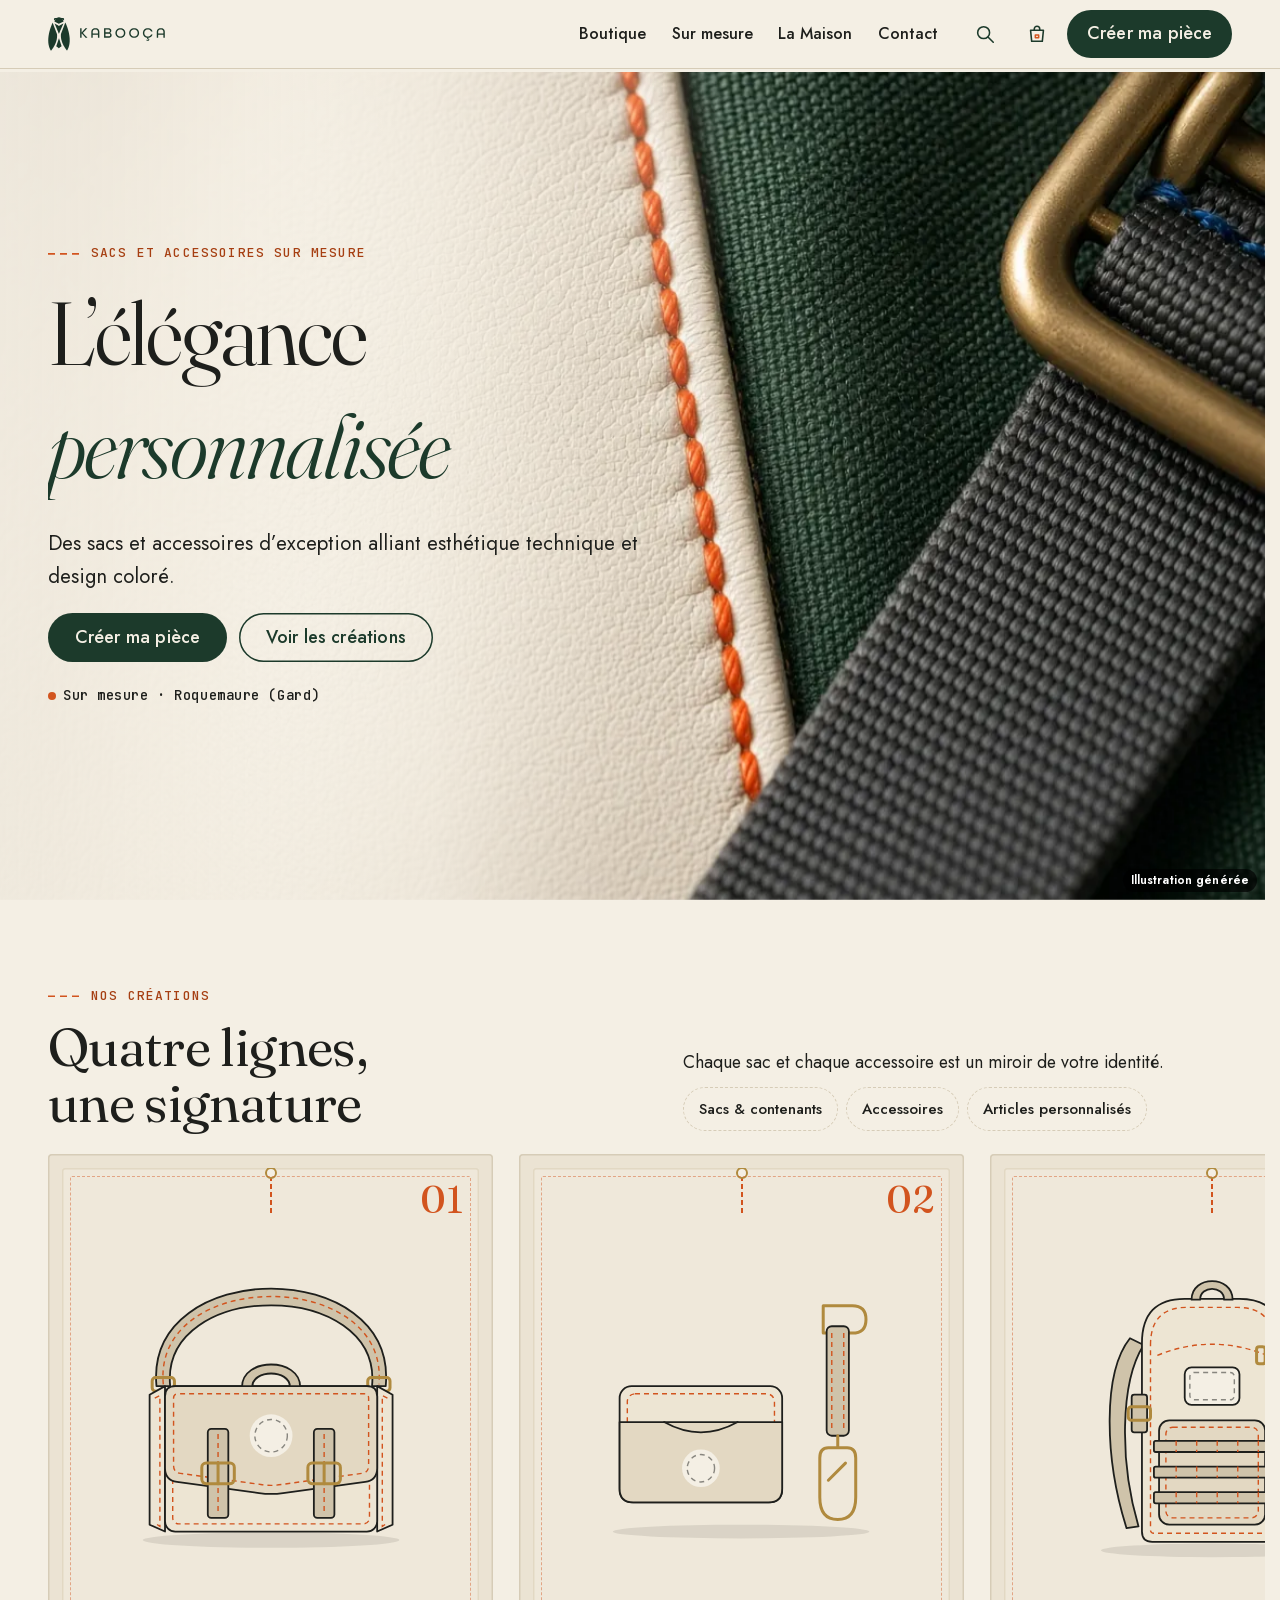
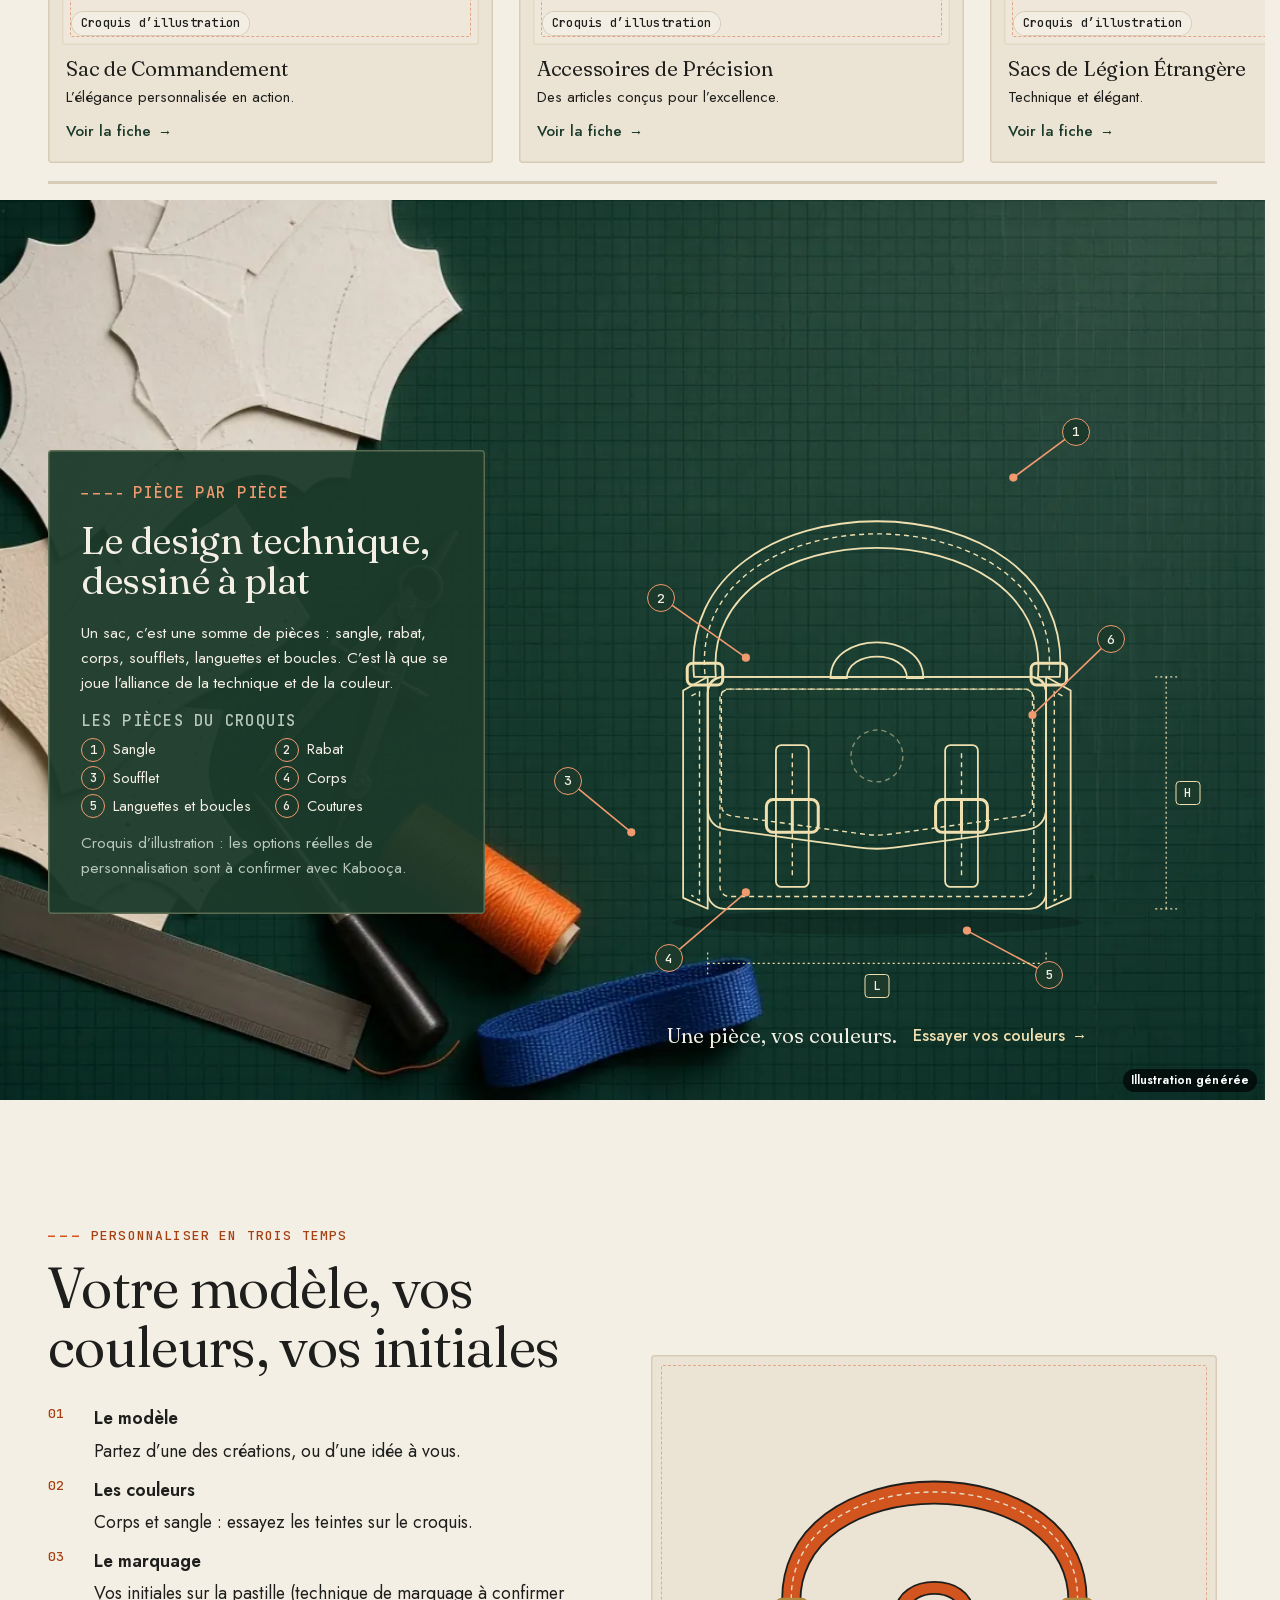
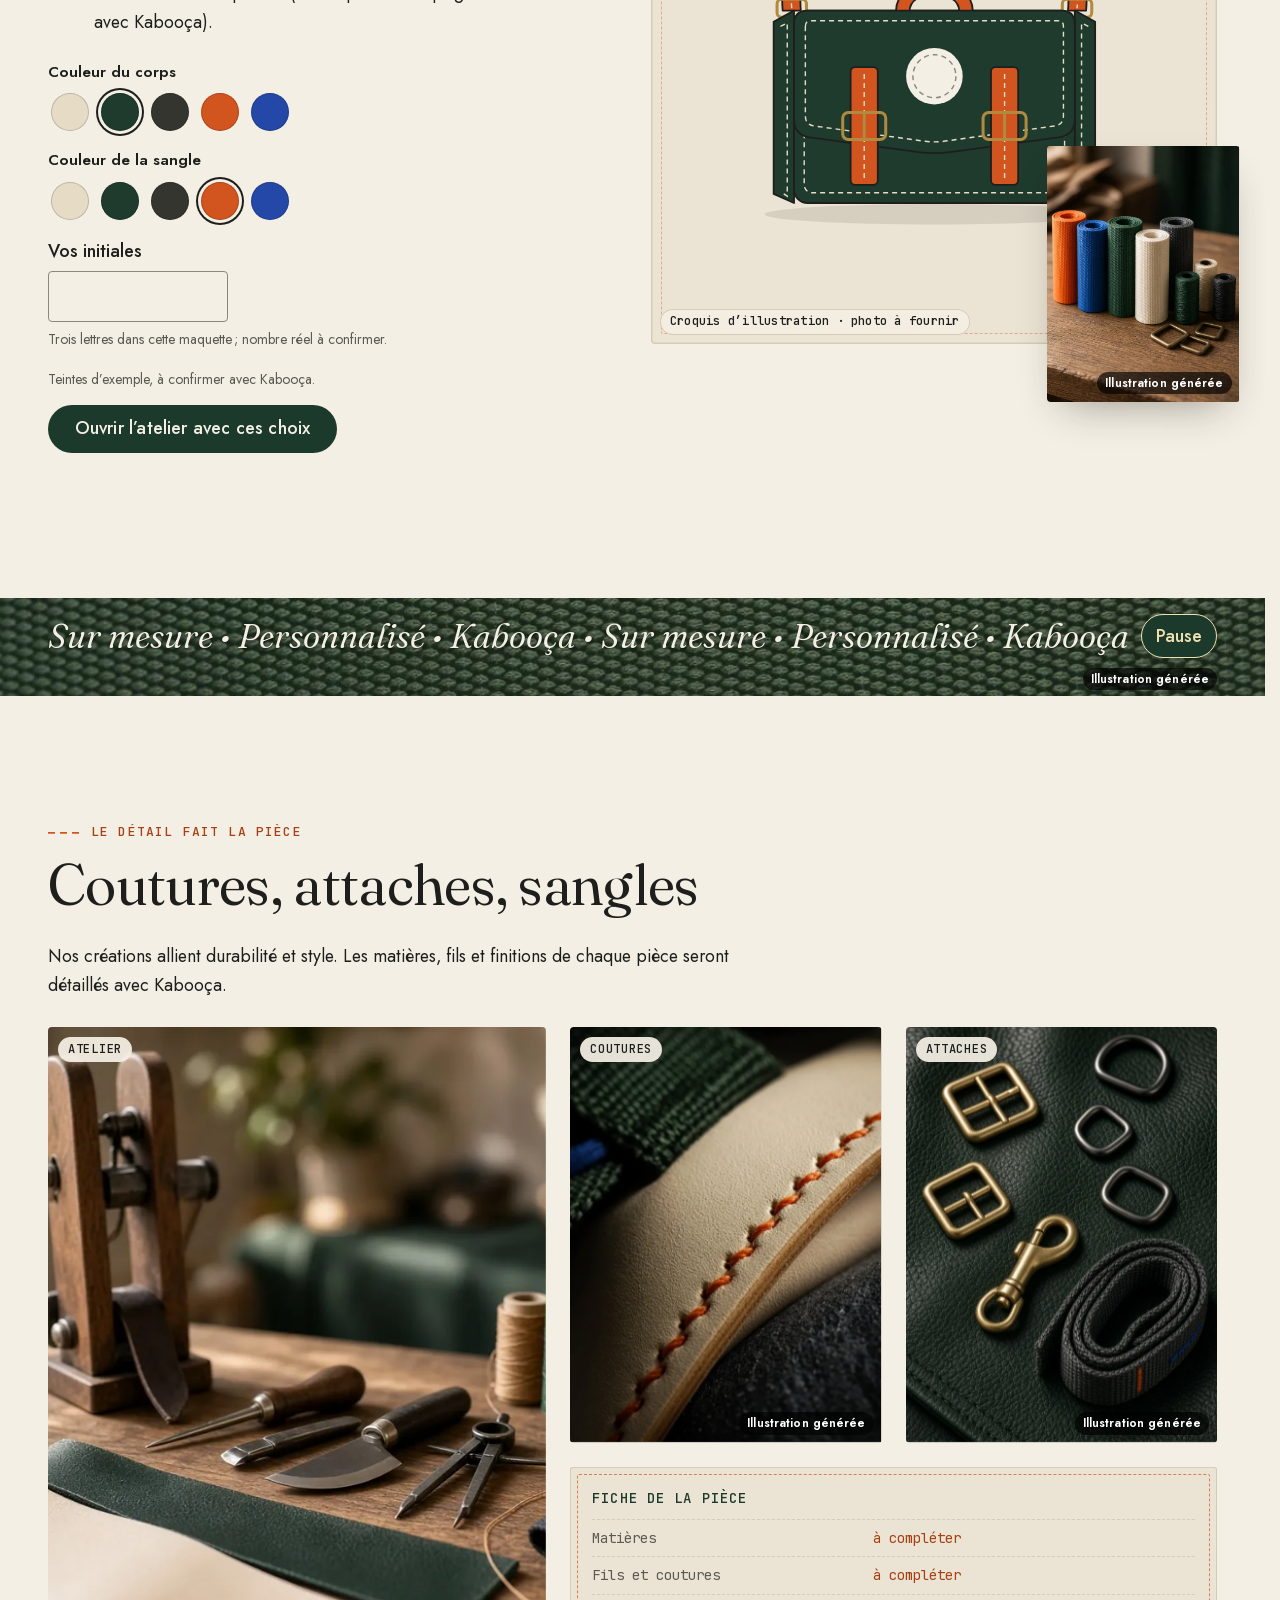
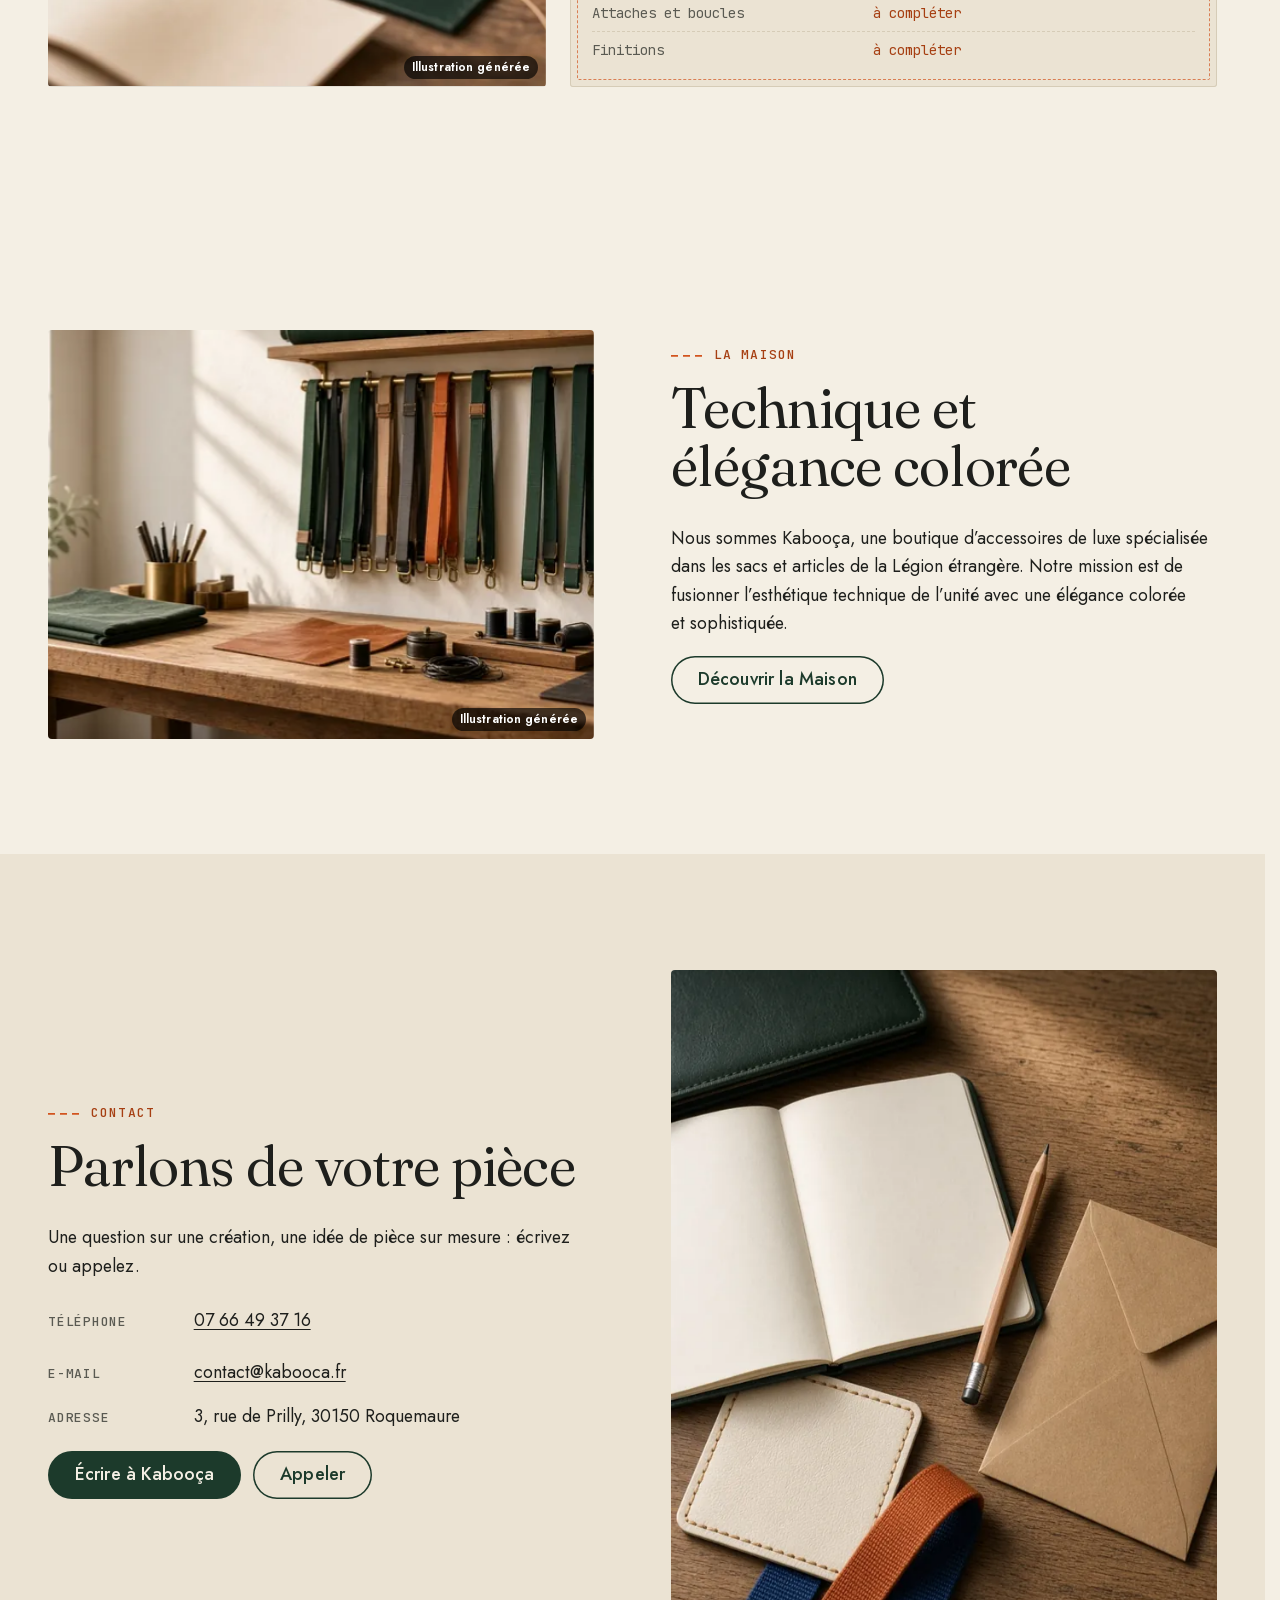
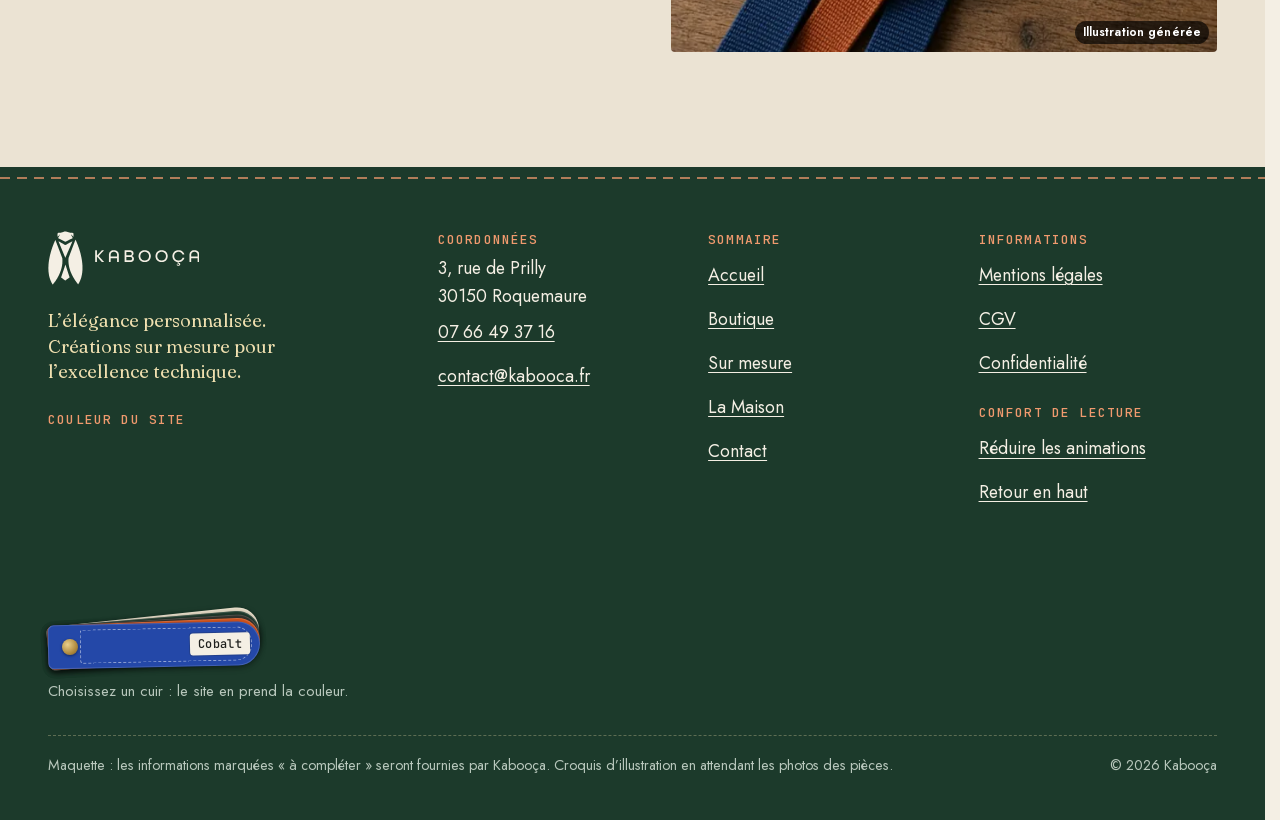
==== commit 9d2047b3: "Maquette v2" ====
--- a/index.html
+++ b/index.html
@@ -1,5 +1,5 @@
 <!doctype html>
-<html lang="fr" data-v="1" data-page="accueil" data-curseur>
+<html lang="fr" data-v="2" data-page="accueil">
 <head>
 <meta charset="utf-8">
 <meta name="viewport" content="width=device-width, initial-scale=1, viewport-fit=cover">
@@ -7,7 +7,7 @@
 <meta name="description" content="Kabooça, sacs et accessoires d’exception alliant esthétique technique et design coloré. Créations sur mesure et articles personnalisés, à Roquemaure (Gard).">
 <meta name="robots" content="noindex, nofollow">
 <link rel="canonical" href="https://kabooca-maquette.vercel.app/">
-<style>:root{--fond:#F4EFE4;--texte:#1E1F1C;--voile-fond:#1C3A2B;--ouverture-fond:#F4EFE4;--menu-fond:#1C3A2B}:root { --entete-h: 72px; --barres-h: 0px; } html { background: var(--fond); color: var(--texte); scrollbar-gutter: stable; } body { margin: 0; background: var(--fond); } html.js:not(.calme):not(.secours):not([data-arrivee="retour"]) [data-anime] { opacity: 0; } html.js:not(.calme):not(.secours):not([data-arrivee="retour"]) [data-anime].vu { opacity: 1; } [data-voile] { position: fixed; inset: 0; z-index: 900; background: var(--voile-fond); transform: translateY(100%); visibility: hidden; pointer-events: none; } html[data-arrivee="voile"]:not(.voile-leve):not(.calme):not(.secours) [data-voile] { transform: none; visibility: visible; } html.calme [data-voile], html.secours [data-voile] { visibility: hidden !important; } .ouverture-panneau { position: fixed; inset: 0; z-index: 850; display: none; place-content: center; justify-items: center; background: var(--ouverture-fond, var(--voile-fond)); color: var(--fond); text-align: center; } html.js[data-arrivee="intro"]:not(.calme):not(.secours):not(.intro-finie) .ouverture-panneau { display: grid; } html.defilement-bloque, html.defilement-bloque body, html.js[data-arrivee="intro"]:not(.calme):not(.secours):not(.intro-finie), html.js[data-arrivee="intro"]:not(.calme):not(.secours):not(.intro-finie) body, html[data-arrivee="voile"]:not(.voile-leve):not(.calme):not(.secours), html[data-arrivee="voile"]:not(.voile-leve):not(.calme):not(.secours) body { overflow: hidden; } html.js[data-arrivee="intro"]:not(.calme):not(.secours):not(.intro-finie) { background-color: var(--ouverture-fond, var(--voile-fond)); } html[data-arrivee="voile"]:not(.voile-leve):not(.calme):not(.secours) { background-color: var(--voile-fond); }</style>
+<style>:root{--fond:#F4EFE4;--texte:#1E1F1C;--voile-fond:#1C3A2B;--ouverture-fond:#F4EFE4;--menu-fond:#1C3A2B}:root { --entete-h: 72px; --barres-h: 0px; } html { background: var(--fond); color: var(--texte); scrollbar-gutter: stable; } body { margin: 0; background: var(--fond); } html.js:not(.calme):not(.secours):not([data-arrivee="retour"]) [data-anime] { opacity: 0; } html.js:not(.calme):not(.secours):not([data-arrivee="retour"]) [data-anime].vu { opacity: 1; } [data-voile] { position: fixed; inset: 0; z-index: 900; background: var(--voile-fond); transform: translateY(-112%); visibility: hidden; pointer-events: none; } html[data-arrivee="voile"]:not(.voile-leve):not(.calme):not(.secours) [data-voile] { transform: none; visibility: visible; } html.calme [data-voile], html.secours [data-voile] { visibility: hidden !important; } .ouverture-panneau { position: fixed; inset: 0; z-index: 850; display: none; place-content: center; justify-items: center; background: var(--ouverture-fond, var(--voile-fond)); color: var(--fond); text-align: center; } html.js[data-arrivee="intro"]:not(.calme):not(.secours):not(.intro-finie) .ouverture-panneau { display: grid; } html.defilement-bloque, html.defilement-bloque body, html.js[data-arrivee="intro"]:not(.calme):not(.secours):not(.intro-finie), html.js[data-arrivee="intro"]:not(.calme):not(.secours):not(.intro-finie) body, html[data-arrivee="voile"]:not(.voile-leve):not(.calme):not(.secours), html[data-arrivee="voile"]:not(.voile-leve):not(.calme):not(.secours) body { overflow: hidden; } html.js[data-arrivee="intro"]:not(.calme):not(.secours):not(.intro-finie) { background-color: var(--ouverture-fond, var(--voile-fond)); } html[data-arrivee="voile"]:not(.voile-leve):not(.calme):not(.secours) { background-color: var(--voile-fond); }</style>
 <script>(function () {
 var d = document.documentElement, ss = null, ls = null;
 try { ss = window.sessionStorage; ls = window.localStorage; } catch (e) {}
@@ -37,18 +37,22 @@
 if (alt) location.replace(new URL(alt.href).pathname + location.search + location.hash);
 }
 } catch (e) {}
+try {
+var accent = ls && JSON.parse(ls.getItem('kabooca:accent') || 'null');
+if (accent && /^(ivoire|vert|graphite|cobalt)$/.test(accent)) d.setAttribute('data-accent', accent);
+} catch (e) {}
 setTimeout(function () { if (!d.classList.contains('demarre')) d.classList.add('secours'); }, 2000);
 })();</script>
 <link rel="preload" href="/assets/fonts/fraunces.woff2" as="font" type="font/woff2" crossorigin>
 <link rel="preload" href="/assets/fonts/jost.woff2" as="font" type="font/woff2" crossorigin>
-<link rel="stylesheet" href="/assets/css/socle.css?v=1">
-<link rel="stylesheet" href="/assets/css/site.css?v=1">
-<link rel="modulepreload" href="/assets/js/site.js?v=1">
-<link rel="modulepreload" href="/assets/js/socle/index.js?v=1">
+<link rel="stylesheet" href="/assets/css/socle.css?v=2">
+<link rel="stylesheet" href="/assets/css/site.css?v=2">
+<link rel="modulepreload" href="/assets/js/site.js?v=2">
+<link rel="modulepreload" href="/assets/js/socle/index.js?v=2">
 <script src="/assets/vendor/gsap.min.js" defer></script>
 <script src="/assets/vendor/ScrollTrigger.min.js" defer></script>
 <script src="/assets/vendor/SplitText.min.js" defer></script>
-<script type="module" src="/assets/js/site.js?v=1"></script>
+<script type="module" src="/assets/js/site.js?v=2"></script>
 <meta name="theme-color" content="#F4EFE4">
 <link rel="icon" href="/assets/images/favicon.svg" type="image/svg+xml">
 <link rel="apple-touch-icon" href="/assets/images/apple-touch-icon.png">
@@ -64,15 +68,22 @@
 <meta property="og:image:alt" content="Kabooça : l’élégance personnalisée, cuir ivoire et sangle sur toile vert profond">
 <meta name="twitter:card" content="summary_large_image">
 <script type="application/ld+json">{"@context":"https://schema.org","@type":"Store","name":"Kabooça","url":"https://kabooca-maquette.vercel.app/","logo":"https://kabooca-maquette.vercel.app/assets/images/apple-touch-icon.png","slogan":"L’élégance personnalisée","description":"Boutique d’accessoires de luxe spécialisée dans les sacs et articles de la Légion étrangère : sacs et accessoires personnalisés, alliant esthétique technique et design coloré.","telephone":"+33766493716","email":"contact@kabooca.fr","address":{"@type":"PostalAddress","streetAddress":"3, rue de Prilly","postalCode":"30150","addressLocality":"Roquemaure","addressCountry":"FR"}}</script>
-<script type="application/json" id="textes-js">{"panier":{"titre":"Votre panier","vide":"Votre panier est vide.","voirBoutique":"Voir les créations","quantite":"Quantité","moins":"Retirer un exemplaire de {nom}","plus":"Ajouter un exemplaire de {nom}","retirer":"Retirer {nom} du panier","retirerCourt":"Retirer","total":"Total TTC","noteTotal":"Les prix TTC s’afficheront ici dès qu’ils seront fournis par Kabooça.","paiement":"Moyens de paiement : à compléter.","commander":"Commander (simulé)","commandeFaite":"Commande simulée : rien n’a été envoyé et rien n’a été payé. Votre panier a été vidé.","ajoute":"{nom} ajouté au panier.","nombre":"{n} article(s) dans le panier","fermer":"Fermer le panier"},"visionneuse":{"titre":"Détails en grand","precedent":"Image précédente","suivant":"Image suivante","fermer":"Fermer","position":"{n} sur {total}"},"catalogue":{"titre":"Le catalogue","recherche":"Rechercher une création","rechercheAide":"Nom, catégorie ou mot-clé","filtres":"Filtrer par catégorie","toutes":"Toutes","resultats":"{n} création(s)","aucun":"Aucune création ne correspond à cette recherche.","effacer":"Effacer la recherche","ajouter":"Ajouter au panier","fiche":"Voir la fiche","creer":"Créer sur mesure","note":"Croquis d’illustration en attendant les photos des pièces. Prix, matières et dimensions à compléter."},"configurateur":{"titre":"Votre création","etapes":"Étapes de la création","etape":"Étape {n} sur 4","e1":"Le modèle","e1Texte":"Choisissez la base de votre pièce.","autre":"Une autre création","autreTexte":"Une idée à vous, à décrire à l’étape 4.","e2":"Les couleurs","e2Texte":"Essayez les teintes sur le croquis.","corps":"Corps","sangle":"Sangle","fil":"Fil des coutures","e3":"Le marquage","e3Texte":"Des initiales, un nom, une date : dites-nous ce que vous imaginez.","initiales":"Initiales (facultatif)","initialesAide":"Trois lettres au plus, affichées sur l’écusson du croquis.","idee":"Votre idée de marquage (facultatif)","e4":"Vos coordonnées","e4Texte":"Kabooça vous recontacte pour le devis.","prenom":"Prénom","nom":"Nom","email":"E-mail","tel":"Téléphone (facultatif)","message":"Votre projet (facultatif)","suivant":"Étape suivante","precedent":"Étape précédente","envoyer":"Envoyer ma demande","envoye":"Demande simulée : rien n’a été envoyé. Sur le site final, votre création partira vers Kabooça, qui vous recontactera pour le devis.","recap":"Récapitulatif","recapModele":"Modèle","recapCouleurs":"Couleurs","recapMarquage":"Marquage","recapAucun":"aucun","retractation":"Pièce personnalisée : pas de droit de rétractation (article L221-28, 3°, du Code de la consommation). Conditions à confirmer dans les CGV.","donnees":"Vos données servent seulement à répondre à votre demande de création. \u003ca href=\"/confidentialite\">Politique de confidentialité\u003c/a> (à compléter).","altMarquage":"Écusson de cuir vierge, tambour à broder et poinçons en laiton","altCouleurs":"Éventail d’échantillons de cuir ivoire, vert, graphite, orange et cobalt"},"eclatee":{"surtitre":"Pièce par pièce","titre":"Le design technique, dessiné à plat","texte":"Un sac, c’est une somme de pièces : sangle, rabat, corps, soufflets, languettes et boucles. C’est là que se joue l’alliance de la technique et de la couleur.","note":"Croquis d’illustration : les options réelles de personnalisation sont à confirmer avec Kabooça.","legende":"Les pièces du croquis","fin":"Une pièce, vos couleurs.","alt":"Patron de cuir ivoire, règle, alène et bobine de fil orange sur un tapis de coupe vert","assembler":"Réassembler le croquis","eclater":"Éclater le croquis"},"croquis":{"sangle":"Sangle","rabat":"Rabat","corps":"Corps","soufflet":"Soufflet","languette":"Languettes et boucles","couture":"Coutures","largeur":"Largeur","hauteur":"Hauteur","profondeur":"Profondeur"},"produits":{"sac-de-commandement":{"nom":"Sac de Commandement","croquis":"besace","categorie":"sacs","fiche":"/boutique/sac-de-commandement"},"accessoires-de-precision":{"nom":"Accessoires de Précision","croquis":"accessoires","categorie":"accessoires","fiche":"/boutique/accessoires-de-precision"},"sacs-legion-etrangere":{"nom":"Sacs de Légion Étrangère","croquis":"sac-a-dos","categorie":"sacs","fiche":"/boutique/sacs-legion-etrangere"},"creations-sur-mesure":{"nom":"Créations Sur Mesure","croquis":"patron","categorie":"personnalises","fiche":null}},"teintes":{"ivoire":{"nom":"Ivoire","hex":"#E6DCC6"},"vert":{"nom":"Vert profond","hex":"#1F3B2D"},"graphite":{"nom":"Graphite","hex":"#34352F"},"orange":{"nom":"Orange signal","hex":"#D2541E"},"cobalt":{"nom":"Cobalt","hex":"#2448A8"}}}</script>
+<script type="application/json" id="textes-js">{"panier":{"titre":"Votre panier","vide":"Votre panier est vide.","voirBoutique":"Voir les créations","quantite":"Quantité","moins":"Retirer un exemplaire de {nom}","plus":"Ajouter un exemplaire de {nom}","retirer":"Retirer {nom} du panier","retirerCourt":"Retirer","total":"Total TTC","noteTotal":"Les prix TTC s’afficheront ici dès qu’ils seront fournis par Kabooça.","paiement":"Moyens de paiement : à compléter.","commander":"Commander (simulé)","commandeFaite":"Commande simulée : rien n’a été envoyé et rien n’a été payé. Votre panier a été vidé.","ajoute":"{nom} ajouté au panier.","nombre":"{n} article{s} dans le panier","fermer":"Fermer le panier"},"visionneuse":{"titre":"Détails en grand","precedent":"Image précédente","suivant":"Image suivante","fermer":"Fermer","position":"{n} sur {total}"},"catalogue":{"titre":"Le catalogue","recherche":"Rechercher une création","rechercheAide":"Nom, catégorie ou mot-clé","filtres":"Filtrer par catégorie","toutes":"Toutes","resultats":"{n} création{s}","aucun":"Aucune création ne correspond à cette recherche.","effacer":"Effacer la recherche","ajouter":"Ajouter au panier","fiche":"Voir la fiche","creer":"Créer sur mesure","note":"Croquis d’illustration en attendant les photos des pièces. Prix, matières et dimensions à compléter."},"configurateur":{"titre":"Votre création","etapes":"Étapes de la création","etape":"Étape {n} sur 4","e1":"Le modèle","e1Texte":"Choisissez la base de votre pièce.","autre":"Une autre création","autreTexte":"Une idée à vous, à décrire à l’étape 4.","e2":"Les couleurs","e2Texte":"Essayez les teintes sur le croquis.","corps":"Corps","sangle":"Sangle","fil":"Fil des coutures","e3":"Le marquage","e3Texte":"Des initiales, un nom, une date : dites-nous ce que vous imaginez.","initiales":"Initiales (facultatif)","initialesAide":"Trois lettres dans cette maquette, affichées sur la pastille du croquis ; nombre réel à confirmer.","idee":"Votre idée de marquage (facultatif)","e4":"Vos coordonnées","e4Texte":"Kabooça vous recontacte pour le devis.","prenom":"Prénom","nom":"Nom","email":"E-mail","tel":"Téléphone (facultatif)","message":"Votre projet (facultatif)","suivant":"Étape suivante","precedent":"Étape précédente","envoyer":"Envoyer ma demande","envoye":"Demande simulée : rien n’a été envoyé. Sur le site final, votre création partira vers Kabooça, qui vous recontactera pour le devis.","recap":"Récapitulatif","recapModele":"Modèle","recapCouleurs":"Couleurs","recapMarquage":"Marquage","recapAucun":"aucun","retractation":"Pièce personnalisée : pas de droit de rétractation (article L221-28, 3°, du Code de la consommation). Conditions à confirmer dans les CGV.","donnees":"Vos données servent seulement à répondre à votre demande de création. \u003ca href=\"/confidentialite\">Politique de confidentialité\u003c/a> (à compléter).","altMarquage":"Écusson de cuir vierge, tambour à broder et poinçons en laiton","altCouleurs":"Éventail d’échantillons de cuir ivoire, vert, graphite, orange et cobalt"},"eclatee":{"surtitre":"Pièce par pièce","titre":"Le design technique, dessiné à plat","texte":"Un sac, c’est une somme de pièces : sangle, rabat, corps, soufflets, languettes et boucles. C’est là que se joue l’alliance de la technique et de la couleur.","note":"Croquis d’illustration : les options réelles de personnalisation sont à confirmer avec Kabooça.","legende":"Les pièces du croquis","fin":"Une pièce, vos couleurs.","alt":"Patron de cuir ivoire, règle, alène et bobine de fil orange sur un tapis de coupe vert","assembler":"Réassembler le croquis","eclater":"Éclater le croquis","essayer":"Essayer vos couleurs"},"croquis":{"sangle":"Sangle","rabat":"Rabat","corps":"Corps","soufflet":"Soufflet","languette":"Languettes et boucles","couture":"Coutures","largeur":"Largeur","hauteur":"Hauteur","profondeur":"Profondeur"},"produits":{"sac-de-commandement":{"nom":"Sac de Commandement","croquis":"besace","categorie":"sacs","fiche":"/boutique/sac-de-commandement"},"accessoires-de-precision":{"nom":"Accessoires de Précision","croquis":"accessoires","categorie":"accessoires","fiche":"/boutique/accessoires-de-precision"},"sacs-legion-etrangere":{"nom":"Sacs de Légion Étrangère","croquis":"sac-a-dos","categorie":"sacs","fiche":"/boutique/sacs-legion-etrangere"},"creations-sur-mesure":{"nom":"Créations Sur Mesure","croquis":"patron","categorie":"personnalises","fiche":null}},"teintes":{"ivoire":{"nom":"Ivoire","hex":"#E6DCC6"},"vert":{"nom":"Vert profond","hex":"#1F3B2D"},"graphite":{"nom":"Graphite","hex":"#34352F"},"orange":{"nom":"Orange signal","hex":"#D2541E"},"cobalt":{"nom":"Cobalt","hex":"#2448A8"}}}</script>
 </head>
 <body id="haut">
 <svg class="definitions" width="0" height="0" aria-hidden="true" focusable="false"><defs>
 <symbol id="logo-embleme" viewBox="196.5 -1.2 185.5 287.0"><path fill-rule="evenodd" d="M289.5,177.8 L288.8,178.5 L287.8,182.2 L286.0,186.7 L285.8,188.0 L285.0,189.7 L284.8,191.0 L284.0,192.7 L283.8,194.0 L283.0,195.7 L282.8,197.0 L282.0,198.7 L281.8,200.0 L281.2,201.2 L280.8,202.8 L280.2,203.8 L280.0,205.2 L279.2,206.8 L279.0,208.2 L278.2,209.8 L277.8,211.7 L277.2,212.8 L276.8,214.7 L276.2,215.8 L275.8,217.3 L275.2,218.7 L274.8,220.3 L274.2,221.7 L273.8,223.3 L273.2,224.7 L272.8,226.2 L272.0,228.0 L271.8,229.2 L271.0,231.0 L270.8,232.2 L270.2,233.2 L269.8,235.0 L269.2,236.2 L268.8,237.8 L268.2,239.0 L267.8,240.7 L267.2,241.8 L266.8,243.3 L266.0,245.2 L266.3,245.8 L268.5,247.2 L271.3,249.5 L272.3,250.0 L274.5,251.8 L275.0,252.0 L288.0,261.7 L288.8,261.7 L290.2,260.8 L291.0,260.0 L294.3,257.8 L295.2,257.0 L301.3,252.8 L302.2,252.0 L308.3,247.8 L311.3,245.5 L311.3,244.8 L310.8,243.8 L310.7,242.7 L310.0,241.3 L309.7,239.7 L309.0,238.3 L308.7,236.7 L308.0,235.3 L307.7,233.7 L307.0,232.3 L306.7,230.7 L306.0,229.3 L305.7,227.7 L304.8,225.8 L304.8,225.0 L304.0,223.2 L303.8,222.0 L303.0,220.2 L302.7,218.5 L302.0,217.2 L301.8,215.7 L301.0,214.0 L300.7,212.2 L300.0,211.0 L299.7,209.0 L298.8,207.2 L298.7,205.8 L297.8,204.2 L297.7,202.7 L297.0,201.3 L296.7,199.7 L295.8,197.8 L294.8,194.0 L294.0,192.2 L293.8,190.8 L293.0,189.0 L292.8,187.7 L292.0,186.0 L291.7,184.0 L290.8,182.2 L290.7,180.8 L290.0,179.7 L289.8,178.2Z M326.2,53.8 L325.0,54.0 L324.0,54.8 L322.8,55.2 L320.5,56.7 L319.2,57.2 L318.2,58.0 L317.3,58.2 L316.5,58.8 L313.3,60.3 L311.0,61.8 L306.0,64.3 L305.5,64.8 L304.3,65.2 L303.8,65.7 L300.7,67.2 L300.2,67.7 L298.8,68.2 L298.0,68.8 L294.8,70.3 L294.3,70.8 L293.3,71.2 L292.5,71.8 L291.5,72.2 L289.0,73.7 L288.2,73.7 L286.8,73.0 L285.5,72.0 L284.8,71.8 L284.0,71.2 L281.0,69.7 L280.5,69.2 L279.5,68.8 L277.0,67.2 L274.2,65.8 L273.5,65.2 L272.7,65.0 L271.7,64.2 L270.3,63.7 L269.8,63.2 L268.8,62.8 L266.3,61.2 L265.3,60.8 L262.5,59.0 L260.0,57.8 L257.5,56.2 L254.7,54.8 L254.0,54.2 L253.0,53.8 L252.5,54.0 L252.7,55.0 L253.8,57.3 L254.0,58.3 L254.8,59.7 L255.2,61.2 L256.0,62.5 L256.2,63.5 L257.8,67.0 L258.0,68.0 L258.8,69.3 L259.2,70.8 L260.0,72.2 L260.2,73.2 L260.8,74.2 L261.2,75.5 L262.0,77.0 L262.2,78.0 L262.8,79.0 L264.2,82.8 L264.8,83.8 L265.0,84.8 L265.8,86.2 L266.2,87.7 L267.8,91.0 L268.2,92.5 L269.0,93.8 L269.2,94.8 L269.8,95.8 L270.0,96.8 L270.8,98.3 L271.0,99.3 L271.8,100.7 L272.2,102.2 L273.0,103.5 L273.0,104.0 L274.0,106.0 L274.2,107.0 L275.8,110.3 L276.2,111.8 L277.0,113.2 L277.0,113.7 L277.8,115.2 L278.2,116.7 L279.0,118.0 L279.2,119.0 L279.8,120.0 L281.2,123.8 L281.8,124.8 L282.0,125.8 L282.8,127.3 L283.2,128.7 L283.8,129.7 L284.0,130.7 L284.8,132.0 L285.2,133.5 L286.0,134.8 L286.2,135.8 L287.8,139.3 L288.0,140.5 L288.3,140.8 L289.0,140.3 L289.7,139.2 L289.8,138.2 L290.7,136.8 L292.0,133.2 L292.8,131.8 L293.0,130.8 L293.7,129.8 L293.8,129.0 L294.8,127.2 L296.0,124.0 L296.7,123.0 L296.8,122.0 L297.7,120.7 L299.0,117.0 L299.8,115.7 L300.0,114.7 L300.8,113.3 L301.0,112.3 L302.7,109.2 L302.8,108.2 L303.7,106.8 L304.0,105.5 L304.7,104.5 L304.8,103.5 L305.8,101.8 L306.0,100.8 L306.7,99.8 L308.0,96.2 L309.7,93.0 L309.8,92.0 L310.7,90.7 L311.0,89.3 L312.7,86.0 L313.0,84.7 L313.8,83.3 L314.0,82.3 L314.8,81.0 L315.0,80.0 L316.7,76.8 L317.0,75.5 L317.7,74.5 L317.8,73.5 L318.7,72.2 L318.8,71.2 L319.7,69.8 L321.0,66.2 L321.8,64.8 L322.0,63.8 L322.7,62.8 L324.0,59.2 L325.7,56.0 L326.2,54.7Z M235.8,47.2 L235.3,47.2 L235.0,47.5 L235.0,48.0 L234.2,49.3 L233.8,50.7 L231.2,56.0 L229.8,59.7 L228.2,63.0 L227.8,64.3 L227.2,65.5 L224.8,71.8 L224.2,73.0 L223.8,74.3 L223.0,76.0 L222.8,77.2 L222.2,78.2 L221.8,79.8 L221.2,80.8 L220.8,82.5 L220.2,83.7 L219.8,85.3 L219.0,87.0 L218.8,88.2 L218.2,89.5 L217.8,91.2 L217.2,92.5 L216.8,94.2 L215.2,98.5 L215.0,99.8 L214.2,101.7 L214.0,103.2 L213.2,105.0 L212.8,107.0 L212.5,107.5 L212.0,109.0 L212.0,109.8 L211.2,111.8 L210.8,114.2 L210.2,115.5 L209.8,117.8 L209.2,119.3 L209.0,120.8 L208.3,122.7 L207.7,126.2 L207.2,127.2 L207.0,129.2 L206.2,131.5 L205.8,134.3 L205.0,137.0 L204.8,139.0 L204.0,142.0 L203.8,144.3 L203.2,146.2 L203.0,148.7 L202.0,153.0 L202.0,154.8 L201.2,158.5 L200.8,163.5 L200.5,164.3 L200.5,165.5 L200.2,166.2 L199.8,172.7 L199.5,173.5 L199.5,175.7 L199.2,176.5 L198.8,189.7 L198.5,190.5 L198.5,201.7 L198.8,202.5 L199.0,212.3 L199.5,217.5 L199.8,218.3 L200.2,223.7 L200.8,226.3 L201.2,230.3 L201.8,232.5 L202.0,234.8 L202.8,237.5 L203.2,240.2 L203.8,241.7 L204.2,244.2 L204.8,245.7 L205.2,247.8 L205.8,249.2 L206.2,251.2 L206.8,252.5 L207.2,254.2 L208.0,256.0 L208.2,257.2 L208.8,258.2 L209.2,259.8 L209.8,260.8 L210.0,261.8 L210.8,263.3 L211.2,264.7 L212.0,266.0 L212.2,267.0 L212.8,267.8 L213.2,269.2 L215.3,273.5 L216.8,275.8 L218.2,278.7 L219.0,279.7 L219.2,280.3 L221.3,283.7 L223.5,281.7 L225.8,278.5 L228.5,275.5 L233.0,269.2 L233.8,268.3 L237.2,263.2 L238.7,261.3 L238.8,260.7 L240.7,258.2 L243.0,254.2 L243.7,253.5 L244.0,252.5 L244.5,252.0 L245.0,250.8 L246.7,248.3 L247.0,247.3 L248.8,244.5 L249.0,243.8 L249.7,243.0 L250.0,241.8 L251.5,239.5 L255.7,231.2 L256.0,229.8 L256.7,229.0 L257.0,227.7 L257.8,226.3 L258.0,225.5 L258.7,224.5 L259.0,223.0 L260.7,219.7 L261.0,218.2 L261.7,217.0 L262.0,215.5 L263.7,211.7 L264.0,209.8 L264.7,208.7 L265.0,206.8 L265.7,205.7 L266.0,203.7 L266.5,202.8 L266.8,200.8 L267.7,198.8 L267.8,197.2 L268.8,194.2 L268.8,193.2 L269.8,189.8 L270.0,187.8 L270.8,184.8 L270.8,183.5 L271.2,181.7 L271.5,181.0 L272.0,175.3 L272.7,172.3 L272.7,170.0 L272.8,169.8 L273.0,161.0 L273.3,159.8 L273.3,155.0 L273.0,153.8 L273.0,148.5 L272.8,148.3 L272.7,143.5 L272.0,142.3 L270.7,138.2 L270.0,137.2 L269.8,136.0 L269.0,134.3 L268.7,132.8 L268.0,131.8 L267.7,130.3 L267.0,129.2 L265.7,125.0 L263.8,120.8 L263.7,119.7 L263.0,118.7 L262.7,117.0 L262.0,116.0 L261.7,114.5 L261.0,113.3 L259.7,109.2 L259.0,108.2 L258.8,107.0 L258.0,105.3 L257.7,103.8 L257.0,102.8 L256.7,101.3 L256.0,100.2 L254.7,96.0 L252.8,91.8 L252.7,90.7 L252.0,89.7 L251.7,88.0 L251.0,87.0 L250.7,85.5 L250.0,84.3 L248.7,80.2 L248.0,79.2 L247.8,78.0 L247.0,76.3 L246.7,74.8 L246.0,73.8 L245.7,72.3 L245.0,71.2 L243.7,67.0 L241.8,62.8 L241.7,61.7 L241.0,60.7 L240.7,59.0 L240.0,58.0 L239.7,56.5 L239.0,55.3 L237.7,51.2 L237.0,50.2 L236.8,49.0Z M342.3,45.3 L341.8,47.2 L340.8,49.5 L340.8,50.0 L340.2,51.0 L339.8,52.5 L339.2,53.7 L337.8,57.8 L336.0,62.0 L335.8,63.2 L335.2,64.2 L334.8,65.8 L334.2,66.8 L333.8,68.3 L333.2,69.5 L331.8,73.7 L331.2,74.7 L331.0,75.8 L330.3,77.0 L329.8,79.0 L329.2,80.0 L328.8,81.5 L328.2,82.7 L326.8,86.8 L325.0,91.0 L324.8,92.2 L324.2,93.2 L323.8,94.8 L323.2,95.8 L322.8,97.3 L322.2,98.5 L320.8,102.7 L320.2,103.7 L320.0,104.8 L319.3,106.0 L318.8,108.0 L318.2,109.0 L317.8,110.5 L317.2,111.7 L315.8,115.8 L314.0,120.0 L313.8,121.2 L313.2,122.2 L312.8,123.8 L312.2,124.8 L311.8,126.3 L311.2,127.5 L309.8,131.7 L309.2,132.7 L309.0,133.8 L308.3,135.0 L307.8,137.0 L307.2,138.0 L306.8,139.5 L306.2,140.7 L305.8,142.0 L305.8,144.3 L305.5,145.2 L305.5,148.3 L305.2,149.2 L305.2,162.7 L305.5,163.3 L305.5,166.5 L305.8,167.3 L306.2,173.8 L306.8,176.5 L307.0,179.8 L307.7,182.2 L308.2,186.0 L309.0,188.8 L309.0,189.8 L309.8,192.3 L310.0,194.2 L310.7,195.7 L311.0,197.8 L311.8,199.8 L312.2,202.0 L313.0,203.7 L313.2,205.2 L313.8,206.5 L314.2,208.2 L314.8,209.5 L315.2,211.0 L315.8,212.2 L316.2,213.7 L316.8,214.8 L317.2,216.3 L317.8,217.5 L318.2,218.8 L318.8,219.8 L319.0,220.8 L319.8,222.3 L320.2,223.7 L321.0,225.0 L321.2,225.8 L322.8,229.0 L323.0,229.8 L327.3,238.5 L328.8,240.8 L329.2,242.0 L338.0,256.8 L343.0,264.3 L343.8,265.2 L345.2,267.3 L347.0,269.5 L349.2,272.7 L356.0,281.2 L356.8,281.7 L357.7,281.2 L360.0,277.0 L360.5,276.5 L361.2,275.0 L361.7,274.5 L361.8,273.7 L363.5,271.0 L364.8,268.3 L365.0,267.3 L365.8,266.2 L367.0,263.0 L367.7,262.0 L367.8,261.0 L368.7,259.5 L369.0,258.0 L369.7,257.0 L370.0,255.5 L370.7,254.2 L371.0,252.5 L371.7,251.2 L372.0,249.5 L372.7,248.2 L372.8,246.7 L373.8,244.0 L373.8,243.2 L374.7,240.8 L374.8,239.2 L375.8,235.8 L376.0,233.8 L376.8,230.8 L377.0,228.5 L377.7,226.3 L377.8,223.2 L378.7,218.8 L379.0,212.3 L379.3,211.5 L379.3,209.0 L379.7,208.0 L379.7,203.8 L379.8,203.7 L379.7,180.2 L379.3,179.5 L379.3,176.5 L379.0,175.7 L378.8,170.2 L378.0,164.8 L377.8,161.2 L377.0,156.8 L376.5,151.8 L376.0,150.5 L375.5,145.8 L374.8,143.7 L374.7,141.2 L374.0,139.3 L373.8,137.0 L372.8,133.7 L372.8,132.5 L372.0,129.8 L371.8,128.0 L370.8,124.8 L370.8,123.7 L370.0,121.3 L369.7,119.0 L369.0,117.5 L368.5,114.7 L367.8,113.2 L367.7,111.7 L367.0,110.2 L366.7,108.0 L365.8,106.2 L365.8,105.3 L365.0,103.2 L364.8,101.8 L364.0,100.0 L363.8,98.7 L362.8,96.2 L362.7,94.8 L361.8,93.2 L361.7,91.8 L360.8,90.2 L360.7,88.8 L359.8,87.2 L359.7,85.8 L358.0,82.0 L357.8,80.8 L357.0,79.2 L356.8,78.0 L356.0,76.3 L355.7,74.8 L355.0,73.8 L354.7,72.2 L354.0,71.2 L353.7,69.7 L353.0,68.7 L352.7,67.2 L352.0,66.2 L351.7,64.7 L351.0,63.7 L350.7,62.2 L349.8,60.8 L349.8,60.3 L349.0,58.8 L348.8,57.8 L348.0,56.5 L347.8,55.5 L346.8,53.8 L346.7,52.8 L346.0,52.0 L345.8,51.0 L344.8,49.3 L343.7,46.3 L343.0,45.5Z M330.2,10.0 L328.8,9.0 L325.3,8.2 L313.7,8.0 L311.2,7.0 L309.7,6.8 L307.8,6.0 L307.0,6.0 L305.2,5.2 L303.7,5.0 L301.8,4.2 L299.8,3.8 L298.0,3.0 L296.7,2.8 L292.0,1.2 L290.2,0.8 L287.3,0.8 L285.7,1.2 L284.3,1.8 L283.0,2.0 L281.2,2.8 L279.8,3.0 L278.0,3.8 L276.2,4.2 L274.8,4.8 L272.8,5.2 L271.7,5.8 L269.7,6.2 L268.3,6.8 L266.7,7.2 L264.5,8.0 L253.8,8.2 L252.8,8.5 L251.5,8.5 L249.7,9.3 L248.2,10.7 L247.0,13.2 L247.0,28.7 L247.2,29.0 L247.7,29.0 L249.3,27.2 L250.5,26.5 L252.2,24.7 L253.3,23.8 L259.3,18.0 L259.7,18.0 L260.0,18.5 L259.8,19.0 L257.2,23.3 L256.8,24.3 L256.3,24.8 L255.8,26.2 L255.3,26.7 L254.8,28.0 L253.0,30.8 L252.8,31.5 L252.2,32.3 L251.8,33.3 L251.3,33.8 L250.8,35.2 L250.2,35.8 L250.0,36.5 L251.3,37.5 L270.0,46.8 L271.0,47.0 L271.8,47.7 L273.0,48.0 L273.8,48.7 L275.0,49.0 L275.8,49.7 L277.0,50.0 L277.8,50.7 L279.0,51.0 L279.8,51.7 L281.0,52.0 L281.8,52.7 L283.0,53.0 L283.8,53.7 L285.0,54.0 L285.8,54.7 L287.0,55.0 L287.8,55.7 L289.0,55.8 L300.7,50.0 L302.0,49.7 L302.8,49.0 L304.0,48.7 L304.8,48.0 L306.0,47.7 L306.8,47.0 L309.8,45.8 L315.5,42.8 L318.2,41.8 L319.3,41.0 L320.2,40.8 L321.3,40.0 L322.5,39.7 L323.3,39.0 L324.7,38.7 L327.0,37.5 L328.2,36.5 L319.0,18.2 L319.5,17.7 L320.3,18.5 L321.3,19.0 L331.2,28.8 L331.8,28.8 L332.0,28.7 L332.0,13.8 L331.8,12.5Z"/></symbol>
+<symbol id="logo-corps" viewBox="196.5 -1.2 185.5 287.0"><path fill-rule="evenodd" d="M289.5,177.8 L288.8,178.5 L287.8,182.2 L286.0,186.7 L285.8,188.0 L285.0,189.7 L284.8,191.0 L284.0,192.7 L283.8,194.0 L283.0,195.7 L282.8,197.0 L282.0,198.7 L281.8,200.0 L281.2,201.2 L280.8,202.8 L280.2,203.8 L280.0,205.2 L279.2,206.8 L279.0,208.2 L278.2,209.8 L277.8,211.7 L277.2,212.8 L276.8,214.7 L276.2,215.8 L275.8,217.3 L275.2,218.7 L274.8,220.3 L274.2,221.7 L273.8,223.3 L273.2,224.7 L272.8,226.2 L272.0,228.0 L271.8,229.2 L271.0,231.0 L270.8,232.2 L270.2,233.2 L269.8,235.0 L269.2,236.2 L268.8,237.8 L268.2,239.0 L267.8,240.7 L267.2,241.8 L266.8,243.3 L266.0,245.2 L266.3,245.8 L268.5,247.2 L271.3,249.5 L272.3,250.0 L274.5,251.8 L275.0,252.0 L288.0,261.7 L288.8,261.7 L290.2,260.8 L291.0,260.0 L294.3,257.8 L295.2,257.0 L301.3,252.8 L302.2,252.0 L308.3,247.8 L311.3,245.5 L311.3,244.8 L310.8,243.8 L310.7,242.7 L310.0,241.3 L309.7,239.7 L309.0,238.3 L308.7,236.7 L308.0,235.3 L307.7,233.7 L307.0,232.3 L306.7,230.7 L306.0,229.3 L305.7,227.7 L304.8,225.8 L304.8,225.0 L304.0,223.2 L303.8,222.0 L303.0,220.2 L302.7,218.5 L302.0,217.2 L301.8,215.7 L301.0,214.0 L300.7,212.2 L300.0,211.0 L299.7,209.0 L298.8,207.2 L298.7,205.8 L297.8,204.2 L297.7,202.7 L297.0,201.3 L296.7,199.7 L295.8,197.8 L294.8,194.0 L294.0,192.2 L293.8,190.8 L293.0,189.0 L292.8,187.7 L292.0,186.0 L291.7,184.0 L290.8,182.2 L290.7,180.8 L290.0,179.7 L289.8,178.2Z  M326.2,53.8 L325.0,54.0 L324.0,54.8 L322.8,55.2 L320.5,56.7 L319.2,57.2 L318.2,58.0 L317.3,58.2 L316.5,58.8 L313.3,60.3 L311.0,61.8 L306.0,64.3 L305.5,64.8 L304.3,65.2 L303.8,65.7 L300.7,67.2 L300.2,67.7 L298.8,68.2 L298.0,68.8 L294.8,70.3 L294.3,70.8 L293.3,71.2 L292.5,71.8 L291.5,72.2 L289.0,73.7 L288.2,73.7 L286.8,73.0 L285.5,72.0 L284.8,71.8 L284.0,71.2 L281.0,69.7 L280.5,69.2 L279.5,68.8 L277.0,67.2 L274.2,65.8 L273.5,65.2 L272.7,65.0 L271.7,64.2 L270.3,63.7 L269.8,63.2 L268.8,62.8 L266.3,61.2 L265.3,60.8 L262.5,59.0 L260.0,57.8 L257.5,56.2 L254.7,54.8 L254.0,54.2 L253.0,53.8 L252.5,54.0 L252.7,55.0 L253.8,57.3 L254.0,58.3 L254.8,59.7 L255.2,61.2 L256.0,62.5 L256.2,63.5 L257.8,67.0 L258.0,68.0 L258.8,69.3 L259.2,70.8 L260.0,72.2 L260.2,73.2 L260.8,74.2 L261.2,75.5 L262.0,77.0 L262.2,78.0 L262.8,79.0 L264.2,82.8 L264.8,83.8 L265.0,84.8 L265.8,86.2 L266.2,87.7 L267.8,91.0 L268.2,92.5 L269.0,93.8 L269.2,94.8 L269.8,95.8 L270.0,96.8 L270.8,98.3 L271.0,99.3 L271.8,100.7 L272.2,102.2 L273.0,103.5 L273.0,104.0 L274.0,106.0 L274.2,107.0 L275.8,110.3 L276.2,111.8 L277.0,113.2 L277.0,113.7 L277.8,115.2 L278.2,116.7 L279.0,118.0 L279.2,119.0 L279.8,120.0 L281.2,123.8 L281.8,124.8 L282.0,125.8 L282.8,127.3 L283.2,128.7 L283.8,129.7 L284.0,130.7 L284.8,132.0 L285.2,133.5 L286.0,134.8 L286.2,135.8 L287.8,139.3 L288.0,140.5 L288.3,140.8 L289.0,140.3 L289.7,139.2 L289.8,138.2 L290.7,136.8 L292.0,133.2 L292.8,131.8 L293.0,130.8 L293.7,129.8 L293.8,129.0 L294.8,127.2 L296.0,124.0 L296.7,123.0 L296.8,122.0 L297.7,120.7 L299.0,117.0 L299.8,115.7 L300.0,114.7 L300.8,113.3 L301.0,112.3 L302.7,109.2 L302.8,108.2 L303.7,106.8 L304.0,105.5 L304.7,104.5 L304.8,103.5 L305.8,101.8 L306.0,100.8 L306.7,99.8 L308.0,96.2 L309.7,93.0 L309.8,92.0 L310.7,90.7 L311.0,89.3 L312.7,86.0 L313.0,84.7 L313.8,83.3 L314.0,82.3 L314.8,81.0 L315.0,80.0 L316.7,76.8 L317.0,75.5 L317.7,74.5 L317.8,73.5 L318.7,72.2 L318.8,71.2 L319.7,69.8 L321.0,66.2 L321.8,64.8 L322.0,63.8 L322.7,62.8 L324.0,59.2 L325.7,56.0 L326.2,54.7Z  M330.2,10.0 L328.8,9.0 L325.3,8.2 L313.7,8.0 L311.2,7.0 L309.7,6.8 L307.8,6.0 L307.0,6.0 L305.2,5.2 L303.7,5.0 L301.8,4.2 L299.8,3.8 L298.0,3.0 L296.7,2.8 L292.0,1.2 L290.2,0.8 L287.3,0.8 L285.7,1.2 L284.3,1.8 L283.0,2.0 L281.2,2.8 L279.8,3.0 L278.0,3.8 L276.2,4.2 L274.8,4.8 L272.8,5.2 L271.7,5.8 L269.7,6.2 L268.3,6.8 L266.7,7.2 L264.5,8.0 L253.8,8.2 L252.8,8.5 L251.5,8.5 L249.7,9.3 L248.2,10.7 L247.0,13.2 L247.0,28.7 L247.2,29.0 L247.7,29.0 L249.3,27.2 L250.5,26.5 L252.2,24.7 L253.3,23.8 L259.3,18.0 L259.7,18.0 L260.0,18.5 L259.8,19.0 L257.2,23.3 L256.8,24.3 L256.3,24.8 L255.8,26.2 L255.3,26.7 L254.8,28.0 L253.0,30.8 L252.8,31.5 L252.2,32.3 L251.8,33.3 L251.3,33.8 L250.8,35.2 L250.2,35.8 L250.0,36.5 L251.3,37.5 L270.0,46.8 L271.0,47.0 L271.8,47.7 L273.0,48.0 L273.8,48.7 L275.0,49.0 L275.8,49.7 L277.0,50.0 L277.8,50.7 L279.0,51.0 L279.8,51.7 L281.0,52.0 L281.8,52.7 L283.0,53.0 L283.8,53.7 L285.0,54.0 L285.8,54.7 L287.0,55.0 L287.8,55.7 L289.0,55.8 L300.7,50.0 L302.0,49.7 L302.8,49.0 L304.0,48.7 L304.8,48.0 L306.0,47.7 L306.8,47.0 L309.8,45.8 L315.5,42.8 L318.2,41.8 L319.3,41.0 L320.2,40.8 L321.3,40.0 L322.5,39.7 L323.3,39.0 L324.7,38.7 L327.0,37.5 L328.2,36.5 L319.0,18.2 L319.5,17.7 L320.3,18.5 L321.3,19.0 L331.2,28.8 L331.8,28.8 L332.0,28.7 L332.0,13.8 L331.8,12.5Z"/></symbol>
+<symbol id="logo-aile-g" viewBox="196.5 -1.2 185.5 287.0"><path fill-rule="evenodd" d="M235.8,47.2 L235.3,47.2 L235.0,47.5 L235.0,48.0 L234.2,49.3 L233.8,50.7 L231.2,56.0 L229.8,59.7 L228.2,63.0 L227.8,64.3 L227.2,65.5 L224.8,71.8 L224.2,73.0 L223.8,74.3 L223.0,76.0 L222.8,77.2 L222.2,78.2 L221.8,79.8 L221.2,80.8 L220.8,82.5 L220.2,83.7 L219.8,85.3 L219.0,87.0 L218.8,88.2 L218.2,89.5 L217.8,91.2 L217.2,92.5 L216.8,94.2 L215.2,98.5 L215.0,99.8 L214.2,101.7 L214.0,103.2 L213.2,105.0 L212.8,107.0 L212.5,107.5 L212.0,109.0 L212.0,109.8 L211.2,111.8 L210.8,114.2 L210.2,115.5 L209.8,117.8 L209.2,119.3 L209.0,120.8 L208.3,122.7 L207.7,126.2 L207.2,127.2 L207.0,129.2 L206.2,131.5 L205.8,134.3 L205.0,137.0 L204.8,139.0 L204.0,142.0 L203.8,144.3 L203.2,146.2 L203.0,148.7 L202.0,153.0 L202.0,154.8 L201.2,158.5 L200.8,163.5 L200.5,164.3 L200.5,165.5 L200.2,166.2 L199.8,172.7 L199.5,173.5 L199.5,175.7 L199.2,176.5 L198.8,189.7 L198.5,190.5 L198.5,201.7 L198.8,202.5 L199.0,212.3 L199.5,217.5 L199.8,218.3 L200.2,223.7 L200.8,226.3 L201.2,230.3 L201.8,232.5 L202.0,234.8 L202.8,237.5 L203.2,240.2 L203.8,241.7 L204.2,244.2 L204.8,245.7 L205.2,247.8 L205.8,249.2 L206.2,251.2 L206.8,252.5 L207.2,254.2 L208.0,256.0 L208.2,257.2 L208.8,258.2 L209.2,259.8 L209.8,260.8 L210.0,261.8 L210.8,263.3 L211.2,264.7 L212.0,266.0 L212.2,267.0 L212.8,267.8 L213.2,269.2 L215.3,273.5 L216.8,275.8 L218.2,278.7 L219.0,279.7 L219.2,280.3 L221.3,283.7 L223.5,281.7 L225.8,278.5 L228.5,275.5 L233.0,269.2 L233.8,268.3 L237.2,263.2 L238.7,261.3 L238.8,260.7 L240.7,258.2 L243.0,254.2 L243.7,253.5 L244.0,252.5 L244.5,252.0 L245.0,250.8 L246.7,248.3 L247.0,247.3 L248.8,244.5 L249.0,243.8 L249.7,243.0 L250.0,241.8 L251.5,239.5 L255.7,231.2 L256.0,229.8 L256.7,229.0 L257.0,227.7 L257.8,226.3 L258.0,225.5 L258.7,224.5 L259.0,223.0 L260.7,219.7 L261.0,218.2 L261.7,217.0 L262.0,215.5 L263.7,211.7 L264.0,209.8 L264.7,208.7 L265.0,206.8 L265.7,205.7 L266.0,203.7 L266.5,202.8 L266.8,200.8 L267.7,198.8 L267.8,197.2 L268.8,194.2 L268.8,193.2 L269.8,189.8 L270.0,187.8 L270.8,184.8 L270.8,183.5 L271.2,181.7 L271.5,181.0 L272.0,175.3 L272.7,172.3 L272.7,170.0 L272.8,169.8 L273.0,161.0 L273.3,159.8 L273.3,155.0 L273.0,153.8 L273.0,148.5 L272.8,148.3 L272.7,143.5 L272.0,142.3 L270.7,138.2 L270.0,137.2 L269.8,136.0 L269.0,134.3 L268.7,132.8 L268.0,131.8 L267.7,130.3 L267.0,129.2 L265.7,125.0 L263.8,120.8 L263.7,119.7 L263.0,118.7 L262.7,117.0 L262.0,116.0 L261.7,114.5 L261.0,113.3 L259.7,109.2 L259.0,108.2 L258.8,107.0 L258.0,105.3 L257.7,103.8 L257.0,102.8 L256.7,101.3 L256.0,100.2 L254.7,96.0 L252.8,91.8 L252.7,90.7 L252.0,89.7 L251.7,88.0 L251.0,87.0 L250.7,85.5 L250.0,84.3 L248.7,80.2 L248.0,79.2 L247.8,78.0 L247.0,76.3 L246.7,74.8 L246.0,73.8 L245.7,72.3 L245.0,71.2 L243.7,67.0 L241.8,62.8 L241.7,61.7 L241.0,60.7 L240.7,59.0 L240.0,58.0 L239.7,56.5 L239.0,55.3 L237.7,51.2 L237.0,50.2 L236.8,49.0Z "/></symbol>
+<symbol id="logo-aile-d" viewBox="196.5 -1.2 185.5 287.0"><path fill-rule="evenodd" d="M342.3,45.3 L341.8,47.2 L340.8,49.5 L340.8,50.0 L340.2,51.0 L339.8,52.5 L339.2,53.7 L337.8,57.8 L336.0,62.0 L335.8,63.2 L335.2,64.2 L334.8,65.8 L334.2,66.8 L333.8,68.3 L333.2,69.5 L331.8,73.7 L331.2,74.7 L331.0,75.8 L330.3,77.0 L329.8,79.0 L329.2,80.0 L328.8,81.5 L328.2,82.7 L326.8,86.8 L325.0,91.0 L324.8,92.2 L324.2,93.2 L323.8,94.8 L323.2,95.8 L322.8,97.3 L322.2,98.5 L320.8,102.7 L320.2,103.7 L320.0,104.8 L319.3,106.0 L318.8,108.0 L318.2,109.0 L317.8,110.5 L317.2,111.7 L315.8,115.8 L314.0,120.0 L313.8,121.2 L313.2,122.2 L312.8,123.8 L312.2,124.8 L311.8,126.3 L311.2,127.5 L309.8,131.7 L309.2,132.7 L309.0,133.8 L308.3,135.0 L307.8,137.0 L307.2,138.0 L306.8,139.5 L306.2,140.7 L305.8,142.0 L305.8,144.3 L305.5,145.2 L305.5,148.3 L305.2,149.2 L305.2,162.7 L305.5,163.3 L305.5,166.5 L305.8,167.3 L306.2,173.8 L306.8,176.5 L307.0,179.8 L307.7,182.2 L308.2,186.0 L309.0,188.8 L309.0,189.8 L309.8,192.3 L310.0,194.2 L310.7,195.7 L311.0,197.8 L311.8,199.8 L312.2,202.0 L313.0,203.7 L313.2,205.2 L313.8,206.5 L314.2,208.2 L314.8,209.5 L315.2,211.0 L315.8,212.2 L316.2,213.7 L316.8,214.8 L317.2,216.3 L317.8,217.5 L318.2,218.8 L318.8,219.8 L319.0,220.8 L319.8,222.3 L320.2,223.7 L321.0,225.0 L321.2,225.8 L322.8,229.0 L323.0,229.8 L327.3,238.5 L328.8,240.8 L329.2,242.0 L338.0,256.8 L343.0,264.3 L343.8,265.2 L345.2,267.3 L347.0,269.5 L349.2,272.7 L356.0,281.2 L356.8,281.7 L357.7,281.2 L360.0,277.0 L360.5,276.5 L361.2,275.0 L361.7,274.5 L361.8,273.7 L363.5,271.0 L364.8,268.3 L365.0,267.3 L365.8,266.2 L367.0,263.0 L367.7,262.0 L367.8,261.0 L368.7,259.5 L369.0,258.0 L369.7,257.0 L370.0,255.5 L370.7,254.2 L371.0,252.5 L371.7,251.2 L372.0,249.5 L372.7,248.2 L372.8,246.7 L373.8,244.0 L373.8,243.2 L374.7,240.8 L374.8,239.2 L375.8,235.8 L376.0,233.8 L376.8,230.8 L377.0,228.5 L377.7,226.3 L377.8,223.2 L378.7,218.8 L379.0,212.3 L379.3,211.5 L379.3,209.0 L379.7,208.0 L379.7,203.8 L379.8,203.7 L379.7,180.2 L379.3,179.5 L379.3,176.5 L379.0,175.7 L378.8,170.2 L378.0,164.8 L377.8,161.2 L377.0,156.8 L376.5,151.8 L376.0,150.5 L375.5,145.8 L374.8,143.7 L374.7,141.2 L374.0,139.3 L373.8,137.0 L372.8,133.7 L372.8,132.5 L372.0,129.8 L371.8,128.0 L370.8,124.8 L370.8,123.7 L370.0,121.3 L369.7,119.0 L369.0,117.5 L368.5,114.7 L367.8,113.2 L367.7,111.7 L367.0,110.2 L366.7,108.0 L365.8,106.2 L365.8,105.3 L365.0,103.2 L364.8,101.8 L364.0,100.0 L363.8,98.7 L362.8,96.2 L362.7,94.8 L361.8,93.2 L361.7,91.8 L360.8,90.2 L360.7,88.8 L359.8,87.2 L359.7,85.8 L358.0,82.0 L357.8,80.8 L357.0,79.2 L356.8,78.0 L356.0,76.3 L355.7,74.8 L355.0,73.8 L354.7,72.2 L354.0,71.2 L353.7,69.7 L353.0,68.7 L352.7,67.2 L352.0,66.2 L351.7,64.7 L351.0,63.7 L350.7,62.2 L349.8,60.8 L349.8,60.3 L349.0,58.8 L348.8,57.8 L348.0,56.5 L347.8,55.5 L346.8,53.8 L346.7,52.8 L346.0,52.0 L345.8,51.0 L344.8,49.3 L343.7,46.3 L343.0,45.5Z "/></symbol>
 <symbol id="logo-mot" viewBox="5.2 333.0 568.8 87.0"><path fill-rule="evenodd" d="M166.3,335.2 L166.2,335.5 L166.2,397.3 L166.3,397.7 L166.8,397.8 L201.0,397.8 L206.7,396.7 L207.7,396.0 L208.8,395.7 L211.3,394.0 L213.8,391.3 L215.7,388.2 L216.8,383.3 L216.7,378.3 L215.7,374.7 L214.7,372.8 L214.0,372.2 L213.7,371.3 L211.3,369.0 L208.7,367.2 L207.0,366.7 L206.2,365.8 L206.2,365.3 L206.5,365.0 L207.8,364.5 L211.0,361.8 L212.8,359.2 L213.0,358.3 L213.8,356.8 L214.0,355.3 L214.3,354.5 L214.3,353.3 L214.7,352.5 L214.7,350.2 L213.5,344.7 L213.0,344.0 L212.7,342.8 L211.7,341.3 L209.7,339.2 L206.8,337.2 L205.7,336.8 L204.2,336.0 L200.5,335.2 L199.0,335.0 L166.8,335.0Z M175.8,371.3 L176.3,370.8 L199.3,370.8 L200.3,371.0 L203.0,372.2 L204.8,373.8 L205.8,375.2 L206.8,377.5 L207.0,381.8 L206.0,384.8 L203.0,387.8 L201.7,388.2 L200.8,388.7 L199.0,389.0 L176.3,389.0 L175.8,388.5Z M175.8,344.3 L176.3,343.8 L197.3,343.8 L198.5,344.0 L200.7,344.8 L203.0,346.7 L204.0,348.0 L204.2,348.8 L204.7,349.7 L205.0,351.0 L205.0,354.8 L204.7,356.0 L203.8,357.8 L202.2,359.8 L201.0,360.7 L198.3,361.8 L197.3,362.0 L176.3,362.0 L175.8,361.5Z M6.3,335.2 L6.2,335.5 L6.2,397.3 L6.3,397.7 L6.8,397.8 L15.5,397.8 L15.8,397.5 L15.8,369.5 L16.2,369.0 L16.5,369.0 L17.2,369.7 L17.5,370.3 L21.5,374.5 L22.0,375.3 L26.0,379.5 L26.5,380.3 L30.7,384.7 L31.2,385.5 L42.3,397.7 L42.7,397.8 L54.0,397.8 L54.3,397.7 L54.3,397.2 L53.3,396.3 L52.8,395.5 L45.8,388.3 L45.3,387.5 L31.0,372.5 L30.5,371.7 L27.0,368.2 L25.3,366.2 L25.5,365.3 L45.3,344.3 L45.8,343.5 L53.3,335.7 L53.3,335.2 L53.0,335.0 L42.0,335.0 L41.7,335.2 L20.3,358.7 L19.8,359.5 L16.7,363.0 L16.2,363.0 L15.8,362.7 L15.8,335.3 L15.5,335.0 L6.8,335.0Z M528.2,339.2 L524.2,343.2 L523.8,344.0 L522.7,345.5 L521.2,348.5 L520.2,351.5 L519.5,354.3 L519.5,355.5 L519.2,356.3 L519.0,358.0 L519.0,397.5 L519.3,397.8 L527.7,397.8 L528.3,397.3 L528.3,379.2 L528.2,378.7 L528.7,378.0 L529.2,377.8 L562.5,377.8 L563.2,378.3 L563.3,378.8 L563.2,379.0 L563.2,397.3 L563.3,397.7 L563.8,397.8 L572.5,397.8 L572.8,397.5 L572.8,358.0 L572.7,356.3 L572.3,355.5 L572.3,354.3 L570.7,348.5 L569.2,345.5 L567.3,342.8 L564.0,339.5 L560.2,337.0 L555.3,335.2 L552.5,334.5 L551.2,334.5 L550.5,334.2 L543.0,334.0 L541.3,334.2 L540.5,334.5 L539.3,334.5 L537.8,335.0 L536.8,335.0 L535.7,335.3 L535.3,335.7 L533.3,336.2Z M530.8,350.0 L532.0,348.3 L533.7,346.7 L535.8,345.0 L537.0,344.7 L538.0,344.0 L539.2,343.8 L540.3,343.3 L543.2,342.8 L548.3,342.8 L553.0,343.8 L555.7,345.0 L557.2,346.0 L559.8,348.7 L560.8,350.2 L562.0,352.7 L562.3,354.3 L562.8,355.3 L563.2,358.2 L563.2,367.8 L563.3,368.0 L563.2,368.5 L562.5,369.0 L529.2,369.0 L528.7,368.8 L528.2,368.2 L528.3,367.7 L528.3,358.3 L528.7,357.5 L528.7,356.2 L529.2,353.8Z M456.5,334.0 L456.3,334.2 L454.3,334.2 L453.2,334.7 L452.0,334.7 L449.5,335.2 L448.2,335.8 L447.0,336.0 L445.3,336.8 L444.5,337.0 L442.2,338.2 L441.7,338.7 L440.7,339.0 L439.5,340.0 L439.0,340.2 L433.8,345.0 L430.2,350.2 L428.2,354.7 L428.0,355.8 L427.2,357.8 L427.0,359.7 L426.5,361.3 L426.5,363.5 L426.2,364.3 L426.2,368.5 L426.5,369.2 L426.5,370.8 L427.0,374.2 L428.0,377.0 L428.2,378.2 L430.2,382.7 L431.0,383.7 L431.2,384.3 L431.8,385.0 L432.2,385.8 L433.8,387.8 L439.0,392.7 L439.8,393.0 L440.5,393.7 L441.2,393.8 L442.2,394.7 L444.5,395.8 L445.5,396.0 L446.5,396.7 L450.5,397.8 L454.2,398.3 L455.0,398.7 L455.5,399.2 L455.5,399.7 L455.0,400.5 L455.0,401.0 L454.2,402.7 L453.8,404.0 L453.2,404.8 L453.2,406.0 L453.8,406.7 L454.7,407.0 L456.5,408.3 L457.2,408.3 L458.3,407.8 L460.3,407.8 L461.3,408.3 L462.0,409.0 L462.7,410.7 L462.5,411.8 L462.2,412.5 L461.2,413.5 L460.2,414.0 L456.8,413.8 L454.3,411.5 L449.5,411.5 L449.0,412.0 L449.0,413.0 L450.2,415.3 L450.8,416.2 L452.7,417.5 L454.7,418.3 L456.8,418.8 L460.7,418.8 L464.3,417.8 L466.0,416.8 L467.7,415.2 L468.8,412.3 L468.8,409.0 L467.7,406.3 L466.8,405.3 L464.8,404.0 L462.7,403.3 L459.8,403.2 L459.5,402.8 L460.0,400.7 L460.7,399.5 L461.3,398.8 L464.2,398.7 L465.7,398.2 L468.3,397.8 L471.0,396.8 L472.2,396.7 L478.2,393.7 L480.7,391.8 L484.7,388.0 L487.7,384.0 L488.0,383.0 L488.7,382.2 L489.8,379.8 L490.0,378.8 L490.8,377.2 L490.8,376.2 L490.5,375.8 L481.3,375.8 L480.7,376.5 L478.8,380.2 L475.3,384.2 L473.0,386.0 L470.8,387.2 L470.3,387.7 L466.8,389.0 L465.5,389.2 L463.7,389.8 L456.8,390.0 L455.3,389.8 L453.3,389.2 L450.7,388.7 L450.0,388.2 L448.7,387.8 L446.5,386.7 L442.3,383.3 L439.2,379.3 L437.8,376.7 L437.7,375.7 L437.0,374.7 L435.8,369.0 L435.8,363.8 L436.0,362.3 L436.8,359.5 L436.8,358.7 L437.7,357.2 L437.8,356.2 L439.0,353.8 L442.3,349.5 L446.5,346.2 L451.7,343.8 L452.5,343.8 L455.3,343.0 L456.8,342.8 L463.7,343.0 L465.5,343.7 L466.8,343.8 L470.3,345.2 L474.3,347.8 L476.8,350.2 L478.8,352.7 L480.7,356.3 L481.3,357.0 L490.5,357.0 L490.8,356.7 L490.8,355.7 L488.7,350.7 L488.0,349.8 L487.7,348.8 L485.7,346.0 L481.8,342.0 L477.5,338.8 L472.2,336.2 L471.0,336.0 L468.3,335.0 L462.0,334.0Z M362.3,334.2 L361.2,334.7 L360.0,334.7 L357.5,335.2 L356.2,335.8 L354.5,336.2 L350.2,338.2 L345.7,341.2 L341.2,345.7 L339.8,347.8 L339.2,348.5 L339.0,349.2 L338.2,350.2 L337.0,352.5 L336.8,353.5 L336.2,354.7 L336.0,355.8 L335.2,357.8 L335.0,359.7 L334.5,361.3 L334.5,363.5 L334.2,364.3 L334.2,368.5 L334.5,369.3 L334.5,371.5 L335.0,373.2 L335.0,374.3 L336.0,377.0 L336.2,378.2 L338.2,382.7 L341.2,387.2 L345.7,391.7 L347.0,392.7 L347.5,392.8 L348.7,393.8 L349.7,394.2 L350.2,394.7 L352.5,395.8 L353.3,396.0 L355.0,396.8 L356.2,397.0 L357.5,397.7 L361.0,398.2 L362.3,398.7 L364.3,398.7 L364.5,398.8 L372.5,398.7 L373.8,398.2 L377.3,397.7 L378.7,397.0 L380.3,396.7 L384.7,394.7 L385.2,394.2 L386.2,393.8 L387.3,392.8 L387.8,392.7 L389.8,391.0 L393.7,387.2 L395.0,385.0 L395.7,384.3 L395.8,383.7 L396.7,382.7 L397.8,380.3 L397.8,379.8 L398.7,378.2 L398.8,377.0 L399.8,374.2 L399.8,373.2 L400.3,371.5 L400.3,369.3 L400.7,368.5 L400.7,364.3 L400.3,363.5 L400.3,361.3 L399.8,359.7 L399.8,358.7 L398.8,355.8 L398.7,354.7 L396.7,350.2 L393.7,345.7 L389.8,341.8 L387.8,340.2 L387.3,340.0 L386.2,339.0 L385.2,338.7 L384.7,338.2 L382.3,337.0 L381.5,336.8 L379.8,336.0 L378.7,335.8 L377.3,335.2 L374.8,334.7 L373.7,334.7 L372.5,334.2 L370.5,334.2 L370.3,334.0Z M363.3,343.0 L364.8,342.8 L371.5,343.0 L373.5,343.7 L376.2,344.2 L376.8,344.7 L378.2,345.0 L380.3,346.2 L384.2,349.2 L387.7,353.5 L388.8,355.7 L389.2,357.0 L389.7,357.7 L390.2,360.3 L390.8,362.3 L391.0,363.8 L390.8,370.5 L390.2,372.5 L389.7,375.2 L389.2,375.8 L388.8,377.2 L387.7,379.3 L384.7,383.2 L380.3,386.7 L378.2,387.8 L376.8,388.2 L376.2,388.7 L373.5,389.2 L371.5,389.8 L370.0,390.0 L363.3,389.8 L361.3,389.2 L358.7,388.7 L358.0,388.2 L356.7,387.8 L354.5,386.7 L350.8,383.8 L347.2,379.3 L346.0,377.2 L345.7,375.8 L345.2,375.2 L344.7,372.5 L344.0,370.5 L343.8,369.0 L344.0,362.3 L344.7,360.3 L345.2,357.7 L345.7,357.0 L346.0,355.7 L347.2,353.5 L350.2,349.7 L354.5,346.2 L356.7,345.0 L358.0,344.7 L358.7,344.2 L361.3,343.7Z M270.3,334.2 L269.2,334.7 L268.0,334.7 L265.5,335.2 L264.2,335.8 L262.5,336.2 L258.2,338.2 L253.7,341.2 L249.2,345.7 L247.8,347.8 L247.2,348.5 L247.0,349.2 L246.2,350.2 L245.0,352.5 L244.8,353.5 L244.2,354.7 L244.0,355.8 L243.2,357.8 L243.0,359.7 L242.5,361.3 L242.5,363.5 L242.2,364.3 L242.2,368.5 L242.5,369.3 L242.5,371.5 L243.0,373.2 L243.0,374.3 L244.0,377.0 L244.2,378.2 L246.2,382.7 L249.2,387.2 L253.7,391.7 L255.0,392.7 L255.5,392.8 L256.7,393.8 L257.7,394.2 L258.2,394.7 L260.5,395.8 L261.3,396.0 L263.0,396.8 L264.2,397.0 L265.5,397.7 L269.0,398.2 L270.3,398.7 L272.3,398.7 L272.5,398.8 L280.5,398.7 L281.8,398.2 L285.3,397.7 L286.7,397.0 L288.3,396.7 L292.7,394.7 L293.2,394.2 L294.2,393.8 L295.3,392.8 L295.8,392.7 L297.8,391.0 L301.7,387.2 L303.0,385.0 L303.7,384.3 L303.8,383.7 L304.7,382.7 L305.8,380.3 L305.8,379.8 L306.7,378.2 L306.8,377.0 L307.8,374.2 L307.8,373.2 L308.3,371.5 L308.3,369.3 L308.7,368.5 L308.7,364.3 L308.3,363.5 L308.3,361.3 L307.8,359.7 L307.8,358.7 L306.8,355.8 L306.7,354.7 L304.7,350.2 L301.7,345.7 L297.8,341.8 L295.8,340.2 L295.3,340.0 L294.2,339.0 L293.2,338.7 L292.7,338.2 L290.3,337.0 L289.5,336.8 L287.8,336.0 L286.7,335.8 L285.3,335.2 L282.8,334.7 L281.7,334.7 L280.5,334.2 L278.5,334.2 L278.3,334.0Z M271.3,343.0 L272.8,342.8 L279.5,343.0 L281.5,343.7 L284.2,344.2 L284.8,344.7 L286.2,345.0 L288.3,346.2 L292.2,349.2 L295.7,353.5 L296.8,355.7 L297.2,357.0 L297.7,357.7 L298.2,360.3 L298.8,362.3 L299.0,363.8 L298.8,370.5 L298.2,372.5 L297.7,375.2 L297.2,375.8 L296.8,377.2 L295.7,379.3 L292.7,383.2 L288.3,386.7 L286.2,387.8 L284.8,388.2 L284.2,388.7 L281.5,389.2 L279.5,389.8 L278.0,390.0 L271.3,389.8 L269.3,389.2 L266.7,388.7 L266.0,388.2 L264.7,387.8 L262.5,386.7 L258.8,383.8 L255.2,379.3 L254.0,377.2 L253.7,375.8 L253.2,375.2 L252.7,372.5 L252.0,370.5 L251.8,369.0 L252.0,362.3 L252.7,360.3 L253.2,357.7 L253.7,357.0 L254.0,355.7 L255.2,353.5 L258.2,349.7 L262.5,346.2 L264.7,345.0 L266.0,344.7 L266.7,344.2 L269.3,343.7Z M90.2,339.2 L86.2,343.2 L85.8,344.0 L84.7,345.5 L83.2,348.5 L82.2,351.5 L81.5,354.3 L81.5,355.5 L81.2,356.3 L81.0,358.0 L81.0,397.5 L81.3,397.8 L89.7,397.8 L90.3,397.3 L90.3,379.2 L90.2,378.7 L90.7,378.0 L91.2,377.8 L124.5,377.8 L125.2,378.3 L125.3,378.8 L125.2,379.0 L125.2,397.3 L125.3,397.7 L125.8,397.8 L134.5,397.8 L134.8,397.5 L134.8,358.0 L134.7,356.3 L134.3,355.5 L134.3,354.3 L132.7,348.5 L131.2,345.5 L129.3,342.8 L126.0,339.5 L122.2,337.0 L117.3,335.2 L114.5,334.5 L113.2,334.5 L112.5,334.2 L105.0,334.0 L103.3,334.2 L102.5,334.5 L101.3,334.5 L99.8,335.0 L98.8,335.0 L97.7,335.3 L97.3,335.7 L95.3,336.2Z M92.8,350.0 L94.0,348.3 L95.7,346.7 L97.8,345.0 L99.0,344.7 L100.0,344.0 L101.2,343.8 L102.3,343.3 L105.2,342.8 L110.3,342.8 L115.0,343.8 L117.7,345.0 L119.2,346.0 L121.8,348.7 L122.8,350.2 L124.0,352.7 L124.3,354.3 L124.8,355.3 L125.2,358.2 L125.2,367.8 L125.3,368.0 L125.2,368.5 L124.5,369.0 L91.2,369.0 L90.7,368.8 L90.2,368.2 L90.3,367.7 L90.3,358.3 L90.7,357.5 L90.7,356.2 L91.2,353.8Z"/></symbol>
 <path id="logo-traces" fill-rule="evenodd" d="M289.5,177.8 L288.8,178.5 L287.8,182.2 L286.0,186.7 L285.8,188.0 L285.0,189.7 L284.8,191.0 L284.0,192.7 L283.8,194.0 L283.0,195.7 L282.8,197.0 L282.0,198.7 L281.8,200.0 L281.2,201.2 L280.8,202.8 L280.2,203.8 L280.0,205.2 L279.2,206.8 L279.0,208.2 L278.2,209.8 L277.8,211.7 L277.2,212.8 L276.8,214.7 L276.2,215.8 L275.8,217.3 L275.2,218.7 L274.8,220.3 L274.2,221.7 L273.8,223.3 L273.2,224.7 L272.8,226.2 L272.0,228.0 L271.8,229.2 L271.0,231.0 L270.8,232.2 L270.2,233.2 L269.8,235.0 L269.2,236.2 L268.8,237.8 L268.2,239.0 L267.8,240.7 L267.2,241.8 L266.8,243.3 L266.0,245.2 L266.3,245.8 L268.5,247.2 L271.3,249.5 L272.3,250.0 L274.5,251.8 L275.0,252.0 L288.0,261.7 L288.8,261.7 L290.2,260.8 L291.0,260.0 L294.3,257.8 L295.2,257.0 L301.3,252.8 L302.2,252.0 L308.3,247.8 L311.3,245.5 L311.3,244.8 L310.8,243.8 L310.7,242.7 L310.0,241.3 L309.7,239.7 L309.0,238.3 L308.7,236.7 L308.0,235.3 L307.7,233.7 L307.0,232.3 L306.7,230.7 L306.0,229.3 L305.7,227.7 L304.8,225.8 L304.8,225.0 L304.0,223.2 L303.8,222.0 L303.0,220.2 L302.7,218.5 L302.0,217.2 L301.8,215.7 L301.0,214.0 L300.7,212.2 L300.0,211.0 L299.7,209.0 L298.8,207.2 L298.7,205.8 L297.8,204.2 L297.7,202.7 L297.0,201.3 L296.7,199.7 L295.8,197.8 L294.8,194.0 L294.0,192.2 L293.8,190.8 L293.0,189.0 L292.8,187.7 L292.0,186.0 L291.7,184.0 L290.8,182.2 L290.7,180.8 L290.0,179.7 L289.8,178.2Z M326.2,53.8 L325.0,54.0 L324.0,54.8 L322.8,55.2 L320.5,56.7 L319.2,57.2 L318.2,58.0 L317.3,58.2 L316.5,58.8 L313.3,60.3 L311.0,61.8 L306.0,64.3 L305.5,64.8 L304.3,65.2 L303.8,65.7 L300.7,67.2 L300.2,67.7 L298.8,68.2 L298.0,68.8 L294.8,70.3 L294.3,70.8 L293.3,71.2 L292.5,71.8 L291.5,72.2 L289.0,73.7 L288.2,73.7 L286.8,73.0 L285.5,72.0 L284.8,71.8 L284.0,71.2 L281.0,69.7 L280.5,69.2 L279.5,68.8 L277.0,67.2 L274.2,65.8 L273.5,65.2 L272.7,65.0 L271.7,64.2 L270.3,63.7 L269.8,63.2 L268.8,62.8 L266.3,61.2 L265.3,60.8 L262.5,59.0 L260.0,57.8 L257.5,56.2 L254.7,54.8 L254.0,54.2 L253.0,53.8 L252.5,54.0 L252.7,55.0 L253.8,57.3 L254.0,58.3 L254.8,59.7 L255.2,61.2 L256.0,62.5 L256.2,63.5 L257.8,67.0 L258.0,68.0 L258.8,69.3 L259.2,70.8 L260.0,72.2 L260.2,73.2 L260.8,74.2 L261.2,75.5 L262.0,77.0 L262.2,78.0 L262.8,79.0 L264.2,82.8 L264.8,83.8 L265.0,84.8 L265.8,86.2 L266.2,87.7 L267.8,91.0 L268.2,92.5 L269.0,93.8 L269.2,94.8 L269.8,95.8 L270.0,96.8 L270.8,98.3 L271.0,99.3 L271.8,100.7 L272.2,102.2 L273.0,103.5 L273.0,104.0 L274.0,106.0 L274.2,107.0 L275.8,110.3 L276.2,111.8 L277.0,113.2 L277.0,113.7 L277.8,115.2 L278.2,116.7 L279.0,118.0 L279.2,119.0 L279.8,120.0 L281.2,123.8 L281.8,124.8 L282.0,125.8 L282.8,127.3 L283.2,128.7 L283.8,129.7 L284.0,130.7 L284.8,132.0 L285.2,133.5 L286.0,134.8 L286.2,135.8 L287.8,139.3 L288.0,140.5 L288.3,140.8 L289.0,140.3 L289.7,139.2 L289.8,138.2 L290.7,136.8 L292.0,133.2 L292.8,131.8 L293.0,130.8 L293.7,129.8 L293.8,129.0 L294.8,127.2 L296.0,124.0 L296.7,123.0 L296.8,122.0 L297.7,120.7 L299.0,117.0 L299.8,115.7 L300.0,114.7 L300.8,113.3 L301.0,112.3 L302.7,109.2 L302.8,108.2 L303.7,106.8 L304.0,105.5 L304.7,104.5 L304.8,103.5 L305.8,101.8 L306.0,100.8 L306.7,99.8 L308.0,96.2 L309.7,93.0 L309.8,92.0 L310.7,90.7 L311.0,89.3 L312.7,86.0 L313.0,84.7 L313.8,83.3 L314.0,82.3 L314.8,81.0 L315.0,80.0 L316.7,76.8 L317.0,75.5 L317.7,74.5 L317.8,73.5 L318.7,72.2 L318.8,71.2 L319.7,69.8 L321.0,66.2 L321.8,64.8 L322.0,63.8 L322.7,62.8 L324.0,59.2 L325.7,56.0 L326.2,54.7Z M235.8,47.2 L235.3,47.2 L235.0,47.5 L235.0,48.0 L234.2,49.3 L233.8,50.7 L231.2,56.0 L229.8,59.7 L228.2,63.0 L227.8,64.3 L227.2,65.5 L224.8,71.8 L224.2,73.0 L223.8,74.3 L223.0,76.0 L222.8,77.2 L222.2,78.2 L221.8,79.8 L221.2,80.8 L220.8,82.5 L220.2,83.7 L219.8,85.3 L219.0,87.0 L218.8,88.2 L218.2,89.5 L217.8,91.2 L217.2,92.5 L216.8,94.2 L215.2,98.5 L215.0,99.8 L214.2,101.7 L214.0,103.2 L213.2,105.0 L212.8,107.0 L212.5,107.5 L212.0,109.0 L212.0,109.8 L211.2,111.8 L210.8,114.2 L210.2,115.5 L209.8,117.8 L209.2,119.3 L209.0,120.8 L208.3,122.7 L207.7,126.2 L207.2,127.2 L207.0,129.2 L206.2,131.5 L205.8,134.3 L205.0,137.0 L204.8,139.0 L204.0,142.0 L203.8,144.3 L203.2,146.2 L203.0,148.7 L202.0,153.0 L202.0,154.8 L201.2,158.5 L200.8,163.5 L200.5,164.3 L200.5,165.5 L200.2,166.2 L199.8,172.7 L199.5,173.5 L199.5,175.7 L199.2,176.5 L198.8,189.7 L198.5,190.5 L198.5,201.7 L198.8,202.5 L199.0,212.3 L199.5,217.5 L199.8,218.3 L200.2,223.7 L200.8,226.3 L201.2,230.3 L201.8,232.5 L202.0,234.8 L202.8,237.5 L203.2,240.2 L203.8,241.7 L204.2,244.2 L204.8,245.7 L205.2,247.8 L205.8,249.2 L206.2,251.2 L206.8,252.5 L207.2,254.2 L208.0,256.0 L208.2,257.2 L208.8,258.2 L209.2,259.8 L209.8,260.8 L210.0,261.8 L210.8,263.3 L211.2,264.7 L212.0,266.0 L212.2,267.0 L212.8,267.8 L213.2,269.2 L215.3,273.5 L216.8,275.8 L218.2,278.7 L219.0,279.7 L219.2,280.3 L221.3,283.7 L223.5,281.7 L225.8,278.5 L228.5,275.5 L233.0,269.2 L233.8,268.3 L237.2,263.2 L238.7,261.3 L238.8,260.7 L240.7,258.2 L243.0,254.2 L243.7,253.5 L244.0,252.5 L244.5,252.0 L245.0,250.8 L246.7,248.3 L247.0,247.3 L248.8,244.5 L249.0,243.8 L249.7,243.0 L250.0,241.8 L251.5,239.5 L255.7,231.2 L256.0,229.8 L256.7,229.0 L257.0,227.7 L257.8,226.3 L258.0,225.5 L258.7,224.5 L259.0,223.0 L260.7,219.7 L261.0,218.2 L261.7,217.0 L262.0,215.5 L263.7,211.7 L264.0,209.8 L264.7,208.7 L265.0,206.8 L265.7,205.7 L266.0,203.7 L266.5,202.8 L266.8,200.8 L267.7,198.8 L267.8,197.2 L268.8,194.2 L268.8,193.2 L269.8,189.8 L270.0,187.8 L270.8,184.8 L270.8,183.5 L271.2,181.7 L271.5,181.0 L272.0,175.3 L272.7,172.3 L272.7,170.0 L272.8,169.8 L273.0,161.0 L273.3,159.8 L273.3,155.0 L273.0,153.8 L273.0,148.5 L272.8,148.3 L272.7,143.5 L272.0,142.3 L270.7,138.2 L270.0,137.2 L269.8,136.0 L269.0,134.3 L268.7,132.8 L268.0,131.8 L267.7,130.3 L267.0,129.2 L265.7,125.0 L263.8,120.8 L263.7,119.7 L263.0,118.7 L262.7,117.0 L262.0,116.0 L261.7,114.5 L261.0,113.3 L259.7,109.2 L259.0,108.2 L258.8,107.0 L258.0,105.3 L257.7,103.8 L257.0,102.8 L256.7,101.3 L256.0,100.2 L254.7,96.0 L252.8,91.8 L252.7,90.7 L252.0,89.7 L251.7,88.0 L251.0,87.0 L250.7,85.5 L250.0,84.3 L248.7,80.2 L248.0,79.2 L247.8,78.0 L247.0,76.3 L246.7,74.8 L246.0,73.8 L245.7,72.3 L245.0,71.2 L243.7,67.0 L241.8,62.8 L241.7,61.7 L241.0,60.7 L240.7,59.0 L240.0,58.0 L239.7,56.5 L239.0,55.3 L237.7,51.2 L237.0,50.2 L236.8,49.0Z M342.3,45.3 L341.8,47.2 L340.8,49.5 L340.8,50.0 L340.2,51.0 L339.8,52.5 L339.2,53.7 L337.8,57.8 L336.0,62.0 L335.8,63.2 L335.2,64.2 L334.8,65.8 L334.2,66.8 L333.8,68.3 L333.2,69.5 L331.8,73.7 L331.2,74.7 L331.0,75.8 L330.3,77.0 L329.8,79.0 L329.2,80.0 L328.8,81.5 L328.2,82.7 L326.8,86.8 L325.0,91.0 L324.8,92.2 L324.2,93.2 L323.8,94.8 L323.2,95.8 L322.8,97.3 L322.2,98.5 L320.8,102.7 L320.2,103.7 L320.0,104.8 L319.3,106.0 L318.8,108.0 L318.2,109.0 L317.8,110.5 L317.2,111.7 L315.8,115.8 L314.0,120.0 L313.8,121.2 L313.2,122.2 L312.8,123.8 L312.2,124.8 L311.8,126.3 L311.2,127.5 L309.8,131.7 L309.2,132.7 L309.0,133.8 L308.3,135.0 L307.8,137.0 L307.2,138.0 L306.8,139.5 L306.2,140.7 L305.8,142.0 L305.8,144.3 L305.5,145.2 L305.5,148.3 L305.2,149.2 L305.2,162.7 L305.5,163.3 L305.5,166.5 L305.8,167.3 L306.2,173.8 L306.8,176.5 L307.0,179.8 L307.7,182.2 L308.2,186.0 L309.0,188.8 L309.0,189.8 L309.8,192.3 L310.0,194.2 L310.7,195.7 L311.0,197.8 L311.8,199.8 L312.2,202.0 L313.0,203.7 L313.2,205.2 L313.8,206.5 L314.2,208.2 L314.8,209.5 L315.2,211.0 L315.8,212.2 L316.2,213.7 L316.8,214.8 L317.2,216.3 L317.8,217.5 L318.2,218.8 L318.8,219.8 L319.0,220.8 L319.8,222.3 L320.2,223.7 L321.0,225.0 L321.2,225.8 L322.8,229.0 L323.0,229.8 L327.3,238.5 L328.8,240.8 L329.2,242.0 L338.0,256.8 L343.0,264.3 L343.8,265.2 L345.2,267.3 L347.0,269.5 L349.2,272.7 L356.0,281.2 L356.8,281.7 L357.7,281.2 L360.0,277.0 L360.5,276.5 L361.2,275.0 L361.7,274.5 L361.8,273.7 L363.5,271.0 L364.8,268.3 L365.0,267.3 L365.8,266.2 L367.0,263.0 L367.7,262.0 L367.8,261.0 L368.7,259.5 L369.0,258.0 L369.7,257.0 L370.0,255.5 L370.7,254.2 L371.0,252.5 L371.7,251.2 L372.0,249.5 L372.7,248.2 L372.8,246.7 L373.8,244.0 L373.8,243.2 L374.7,240.8 L374.8,239.2 L375.8,235.8 L376.0,233.8 L376.8,230.8 L377.0,228.5 L377.7,226.3 L377.8,223.2 L378.7,218.8 L379.0,212.3 L379.3,211.5 L379.3,209.0 L379.7,208.0 L379.7,203.8 L379.8,203.7 L379.7,180.2 L379.3,179.5 L379.3,176.5 L379.0,175.7 L378.8,170.2 L378.0,164.8 L377.8,161.2 L377.0,156.8 L376.5,151.8 L376.0,150.5 L375.5,145.8 L374.8,143.7 L374.7,141.2 L374.0,139.3 L373.8,137.0 L372.8,133.7 L372.8,132.5 L372.0,129.8 L371.8,128.0 L370.8,124.8 L370.8,123.7 L370.0,121.3 L369.7,119.0 L369.0,117.5 L368.5,114.7 L367.8,113.2 L367.7,111.7 L367.0,110.2 L366.7,108.0 L365.8,106.2 L365.8,105.3 L365.0,103.2 L364.8,101.8 L364.0,100.0 L363.8,98.7 L362.8,96.2 L362.7,94.8 L361.8,93.2 L361.7,91.8 L360.8,90.2 L360.7,88.8 L359.8,87.2 L359.7,85.8 L358.0,82.0 L357.8,80.8 L357.0,79.2 L356.8,78.0 L356.0,76.3 L355.7,74.8 L355.0,73.8 L354.7,72.2 L354.0,71.2 L353.7,69.7 L353.0,68.7 L352.7,67.2 L352.0,66.2 L351.7,64.7 L351.0,63.7 L350.7,62.2 L349.8,60.8 L349.8,60.3 L349.0,58.8 L348.8,57.8 L348.0,56.5 L347.8,55.5 L346.8,53.8 L346.7,52.8 L346.0,52.0 L345.8,51.0 L344.8,49.3 L343.7,46.3 L343.0,45.5Z M330.2,10.0 L328.8,9.0 L325.3,8.2 L313.7,8.0 L311.2,7.0 L309.7,6.8 L307.8,6.0 L307.0,6.0 L305.2,5.2 L303.7,5.0 L301.8,4.2 L299.8,3.8 L298.0,3.0 L296.7,2.8 L292.0,1.2 L290.2,0.8 L287.3,0.8 L285.7,1.2 L284.3,1.8 L283.0,2.0 L281.2,2.8 L279.8,3.0 L278.0,3.8 L276.2,4.2 L274.8,4.8 L272.8,5.2 L271.7,5.8 L269.7,6.2 L268.3,6.8 L266.7,7.2 L264.5,8.0 L253.8,8.2 L252.8,8.5 L251.5,8.5 L249.7,9.3 L248.2,10.7 L247.0,13.2 L247.0,28.7 L247.2,29.0 L247.7,29.0 L249.3,27.2 L250.5,26.5 L252.2,24.7 L253.3,23.8 L259.3,18.0 L259.7,18.0 L260.0,18.5 L259.8,19.0 L257.2,23.3 L256.8,24.3 L256.3,24.8 L255.8,26.2 L255.3,26.7 L254.8,28.0 L253.0,30.8 L252.8,31.5 L252.2,32.3 L251.8,33.3 L251.3,33.8 L250.8,35.2 L250.2,35.8 L250.0,36.5 L251.3,37.5 L270.0,46.8 L271.0,47.0 L271.8,47.7 L273.0,48.0 L273.8,48.7 L275.0,49.0 L275.8,49.7 L277.0,50.0 L277.8,50.7 L279.0,51.0 L279.8,51.7 L281.0,52.0 L281.8,52.7 L283.0,53.0 L283.8,53.7 L285.0,54.0 L285.8,54.7 L287.0,55.0 L287.8,55.7 L289.0,55.8 L300.7,50.0 L302.0,49.7 L302.8,49.0 L304.0,48.7 L304.8,48.0 L306.0,47.7 L306.8,47.0 L309.8,45.8 L315.5,42.8 L318.2,41.8 L319.3,41.0 L320.2,40.8 L321.3,40.0 L322.5,39.7 L323.3,39.0 L324.7,38.7 L327.0,37.5 L328.2,36.5 L319.0,18.2 L319.5,17.7 L320.3,18.5 L321.3,19.0 L331.2,28.8 L331.8,28.8 L332.0,28.7 L332.0,13.8 L331.8,12.5Z M166.3,335.2 L166.2,335.5 L166.2,397.3 L166.3,397.7 L166.8,397.8 L201.0,397.8 L206.7,396.7 L207.7,396.0 L208.8,395.7 L211.3,394.0 L213.8,391.3 L215.7,388.2 L216.8,383.3 L216.7,378.3 L215.7,374.7 L214.7,372.8 L214.0,372.2 L213.7,371.3 L211.3,369.0 L208.7,367.2 L207.0,366.7 L206.2,365.8 L206.2,365.3 L206.5,365.0 L207.8,364.5 L211.0,361.8 L212.8,359.2 L213.0,358.3 L213.8,356.8 L214.0,355.3 L214.3,354.5 L214.3,353.3 L214.7,352.5 L214.7,350.2 L213.5,344.7 L213.0,344.0 L212.7,342.8 L211.7,341.3 L209.7,339.2 L206.8,337.2 L205.7,336.8 L204.2,336.0 L200.5,335.2 L199.0,335.0 L166.8,335.0Z M175.8,371.3 L176.3,370.8 L199.3,370.8 L200.3,371.0 L203.0,372.2 L204.8,373.8 L205.8,375.2 L206.8,377.5 L207.0,381.8 L206.0,384.8 L203.0,387.8 L201.7,388.2 L200.8,388.7 L199.0,389.0 L176.3,389.0 L175.8,388.5Z M175.8,344.3 L176.3,343.8 L197.3,343.8 L198.5,344.0 L200.7,344.8 L203.0,346.7 L204.0,348.0 L204.2,348.8 L204.7,349.7 L205.0,351.0 L205.0,354.8 L204.7,356.0 L203.8,357.8 L202.2,359.8 L201.0,360.7 L198.3,361.8 L197.3,362.0 L176.3,362.0 L175.8,361.5Z M6.3,335.2 L6.2,335.5 L6.2,397.3 L6.3,397.7 L6.8,397.8 L15.5,397.8 L15.8,397.5 L15.8,369.5 L16.2,369.0 L16.5,369.0 L17.2,369.7 L17.5,370.3 L21.5,374.5 L22.0,375.3 L26.0,379.5 L26.5,380.3 L30.7,384.7 L31.2,385.5 L42.3,397.7 L42.7,397.8 L54.0,397.8 L54.3,397.7 L54.3,397.2 L53.3,396.3 L52.8,395.5 L45.8,388.3 L45.3,387.5 L31.0,372.5 L30.5,371.7 L27.0,368.2 L25.3,366.2 L25.5,365.3 L45.3,344.3 L45.8,343.5 L53.3,335.7 L53.3,335.2 L53.0,335.0 L42.0,335.0 L41.7,335.2 L20.3,358.7 L19.8,359.5 L16.7,363.0 L16.2,363.0 L15.8,362.7 L15.8,335.3 L15.5,335.0 L6.8,335.0Z M528.2,339.2 L524.2,343.2 L523.8,344.0 L522.7,345.5 L521.2,348.5 L520.2,351.5 L519.5,354.3 L519.5,355.5 L519.2,356.3 L519.0,358.0 L519.0,397.5 L519.3,397.8 L527.7,397.8 L528.3,397.3 L528.3,379.2 L528.2,378.7 L528.7,378.0 L529.2,377.8 L562.5,377.8 L563.2,378.3 L563.3,378.8 L563.2,379.0 L563.2,397.3 L563.3,397.7 L563.8,397.8 L572.5,397.8 L572.8,397.5 L572.8,358.0 L572.7,356.3 L572.3,355.5 L572.3,354.3 L570.7,348.5 L569.2,345.5 L567.3,342.8 L564.0,339.5 L560.2,337.0 L555.3,335.2 L552.5,334.5 L551.2,334.5 L550.5,334.2 L543.0,334.0 L541.3,334.2 L540.5,334.5 L539.3,334.5 L537.8,335.0 L536.8,335.0 L535.7,335.3 L535.3,335.7 L533.3,336.2Z M530.8,350.0 L532.0,348.3 L533.7,346.7 L535.8,345.0 L537.0,344.7 L538.0,344.0 L539.2,343.8 L540.3,343.3 L543.2,342.8 L548.3,342.8 L553.0,343.8 L555.7,345.0 L557.2,346.0 L559.8,348.7 L560.8,350.2 L562.0,352.7 L562.3,354.3 L562.8,355.3 L563.2,358.2 L563.2,367.8 L563.3,368.0 L563.2,368.5 L562.5,369.0 L529.2,369.0 L528.7,368.8 L528.2,368.2 L528.3,367.7 L528.3,358.3 L528.7,357.5 L528.7,356.2 L529.2,353.8Z M456.5,334.0 L456.3,334.2 L454.3,334.2 L453.2,334.7 L452.0,334.7 L449.5,335.2 L448.2,335.8 L447.0,336.0 L445.3,336.8 L444.5,337.0 L442.2,338.2 L441.7,338.7 L440.7,339.0 L439.5,340.0 L439.0,340.2 L433.8,345.0 L430.2,350.2 L428.2,354.7 L428.0,355.8 L427.2,357.8 L427.0,359.7 L426.5,361.3 L426.5,363.5 L426.2,364.3 L426.2,368.5 L426.5,369.2 L426.5,370.8 L427.0,374.2 L428.0,377.0 L428.2,378.2 L430.2,382.7 L431.0,383.7 L431.2,384.3 L431.8,385.0 L432.2,385.8 L433.8,387.8 L439.0,392.7 L439.8,393.0 L440.5,393.7 L441.2,393.8 L442.2,394.7 L444.5,395.8 L445.5,396.0 L446.5,396.7 L450.5,397.8 L454.2,398.3 L455.0,398.7 L455.5,399.2 L455.5,399.7 L455.0,400.5 L455.0,401.0 L454.2,402.7 L453.8,404.0 L453.2,404.8 L453.2,406.0 L453.8,406.7 L454.7,407.0 L456.5,408.3 L457.2,408.3 L458.3,407.8 L460.3,407.8 L461.3,408.3 L462.0,409.0 L462.7,410.7 L462.5,411.8 L462.2,412.5 L461.2,413.5 L460.2,414.0 L456.8,413.8 L454.3,411.5 L449.5,411.5 L449.0,412.0 L449.0,413.0 L450.2,415.3 L450.8,416.2 L452.7,417.5 L454.7,418.3 L456.8,418.8 L460.7,418.8 L464.3,417.8 L466.0,416.8 L467.7,415.2 L468.8,412.3 L468.8,409.0 L467.7,406.3 L466.8,405.3 L464.8,404.0 L462.7,403.3 L459.8,403.2 L459.5,402.8 L460.0,400.7 L460.7,399.5 L461.3,398.8 L464.2,398.7 L465.7,398.2 L468.3,397.8 L471.0,396.8 L472.2,396.7 L478.2,393.7 L480.7,391.8 L484.7,388.0 L487.7,384.0 L488.0,383.0 L488.7,382.2 L489.8,379.8 L490.0,378.8 L490.8,377.2 L490.8,376.2 L490.5,375.8 L481.3,375.8 L480.7,376.5 L478.8,380.2 L475.3,384.2 L473.0,386.0 L470.8,387.2 L470.3,387.7 L466.8,389.0 L465.5,389.2 L463.7,389.8 L456.8,390.0 L455.3,389.8 L453.3,389.2 L450.7,388.7 L450.0,388.2 L448.7,387.8 L446.5,386.7 L442.3,383.3 L439.2,379.3 L437.8,376.7 L437.7,375.7 L437.0,374.7 L435.8,369.0 L435.8,363.8 L436.0,362.3 L436.8,359.5 L436.8,358.7 L437.7,357.2 L437.8,356.2 L439.0,353.8 L442.3,349.5 L446.5,346.2 L451.7,343.8 L452.5,343.8 L455.3,343.0 L456.8,342.8 L463.7,343.0 L465.5,343.7 L466.8,343.8 L470.3,345.2 L474.3,347.8 L476.8,350.2 L478.8,352.7 L480.7,356.3 L481.3,357.0 L490.5,357.0 L490.8,356.7 L490.8,355.7 L488.7,350.7 L488.0,349.8 L487.7,348.8 L485.7,346.0 L481.8,342.0 L477.5,338.8 L472.2,336.2 L471.0,336.0 L468.3,335.0 L462.0,334.0Z M362.3,334.2 L361.2,334.7 L360.0,334.7 L357.5,335.2 L356.2,335.8 L354.5,336.2 L350.2,338.2 L345.7,341.2 L341.2,345.7 L339.8,347.8 L339.2,348.5 L339.0,349.2 L338.2,350.2 L337.0,352.5 L336.8,353.5 L336.2,354.7 L336.0,355.8 L335.2,357.8 L335.0,359.7 L334.5,361.3 L334.5,363.5 L334.2,364.3 L334.2,368.5 L334.5,369.3 L334.5,371.5 L335.0,373.2 L335.0,374.3 L336.0,377.0 L336.2,378.2 L338.2,382.7 L341.2,387.2 L345.7,391.7 L347.0,392.7 L347.5,392.8 L348.7,393.8 L349.7,394.2 L350.2,394.7 L352.5,395.8 L353.3,396.0 L355.0,396.8 L356.2,397.0 L357.5,397.7 L361.0,398.2 L362.3,398.7 L364.3,398.7 L364.5,398.8 L372.5,398.7 L373.8,398.2 L377.3,397.7 L378.7,397.0 L380.3,396.7 L384.7,394.7 L385.2,394.2 L386.2,393.8 L387.3,392.8 L387.8,392.7 L389.8,391.0 L393.7,387.2 L395.0,385.0 L395.7,384.3 L395.8,383.7 L396.7,382.7 L397.8,380.3 L397.8,379.8 L398.7,378.2 L398.8,377.0 L399.8,374.2 L399.8,373.2 L400.3,371.5 L400.3,369.3 L400.7,368.5 L400.7,364.3 L400.3,363.5 L400.3,361.3 L399.8,359.7 L399.8,358.7 L398.8,355.8 L398.7,354.7 L396.7,350.2 L393.7,345.7 L389.8,341.8 L387.8,340.2 L387.3,340.0 L386.2,339.0 L385.2,338.7 L384.7,338.2 L382.3,337.0 L381.5,336.8 L379.8,336.0 L378.7,335.8 L377.3,335.2 L374.8,334.7 L373.7,334.7 L372.5,334.2 L370.5,334.2 L370.3,334.0Z M363.3,343.0 L364.8,342.8 L371.5,343.0 L373.5,343.7 L376.2,344.2 L376.8,344.7 L378.2,345.0 L380.3,346.2 L384.2,349.2 L387.7,353.5 L388.8,355.7 L389.2,357.0 L389.7,357.7 L390.2,360.3 L390.8,362.3 L391.0,363.8 L390.8,370.5 L390.2,372.5 L389.7,375.2 L389.2,375.8 L388.8,377.2 L387.7,379.3 L384.7,383.2 L380.3,386.7 L378.2,387.8 L376.8,388.2 L376.2,388.7 L373.5,389.2 L371.5,389.8 L370.0,390.0 L363.3,389.8 L361.3,389.2 L358.7,388.7 L358.0,388.2 L356.7,387.8 L354.5,386.7 L350.8,383.8 L347.2,379.3 L346.0,377.2 L345.7,375.8 L345.2,375.2 L344.7,372.5 L344.0,370.5 L343.8,369.0 L344.0,362.3 L344.7,360.3 L345.2,357.7 L345.7,357.0 L346.0,355.7 L347.2,353.5 L350.2,349.7 L354.5,346.2 L356.7,345.0 L358.0,344.7 L358.7,344.2 L361.3,343.7Z M270.3,334.2 L269.2,334.7 L268.0,334.7 L265.5,335.2 L264.2,335.8 L262.5,336.2 L258.2,338.2 L253.7,341.2 L249.2,345.7 L247.8,347.8 L247.2,348.5 L247.0,349.2 L246.2,350.2 L245.0,352.5 L244.8,353.5 L244.2,354.7 L244.0,355.8 L243.2,357.8 L243.0,359.7 L242.5,361.3 L242.5,363.5 L242.2,364.3 L242.2,368.5 L242.5,369.3 L242.5,371.5 L243.0,373.2 L243.0,374.3 L244.0,377.0 L244.2,378.2 L246.2,382.7 L249.2,387.2 L253.7,391.7 L255.0,392.7 L255.5,392.8 L256.7,393.8 L257.7,394.2 L258.2,394.7 L260.5,395.8 L261.3,396.0 L263.0,396.8 L264.2,397.0 L265.5,397.7 L269.0,398.2 L270.3,398.7 L272.3,398.7 L272.5,398.8 L280.5,398.7 L281.8,398.2 L285.3,397.7 L286.7,397.0 L288.3,396.7 L292.7,394.7 L293.2,394.2 L294.2,393.8 L295.3,392.8 L295.8,392.7 L297.8,391.0 L301.7,387.2 L303.0,385.0 L303.7,384.3 L303.8,383.7 L304.7,382.7 L305.8,380.3 L305.8,379.8 L306.7,378.2 L306.8,377.0 L307.8,374.2 L307.8,373.2 L308.3,371.5 L308.3,369.3 L308.7,368.5 L308.7,364.3 L308.3,363.5 L308.3,361.3 L307.8,359.7 L307.8,358.7 L306.8,355.8 L306.7,354.7 L304.7,350.2 L301.7,345.7 L297.8,341.8 L295.8,340.2 L295.3,340.0 L294.2,339.0 L293.2,338.7 L292.7,338.2 L290.3,337.0 L289.5,336.8 L287.8,336.0 L286.7,335.8 L285.3,335.2 L282.8,334.7 L281.7,334.7 L280.5,334.2 L278.5,334.2 L278.3,334.0Z M271.3,343.0 L272.8,342.8 L279.5,343.0 L281.5,343.7 L284.2,344.2 L284.8,344.7 L286.2,345.0 L288.3,346.2 L292.2,349.2 L295.7,353.5 L296.8,355.7 L297.2,357.0 L297.7,357.7 L298.2,360.3 L298.8,362.3 L299.0,363.8 L298.8,370.5 L298.2,372.5 L297.7,375.2 L297.2,375.8 L296.8,377.2 L295.7,379.3 L292.7,383.2 L288.3,386.7 L286.2,387.8 L284.8,388.2 L284.2,388.7 L281.5,389.2 L279.5,389.8 L278.0,390.0 L271.3,389.8 L269.3,389.2 L266.7,388.7 L266.0,388.2 L264.7,387.8 L262.5,386.7 L258.8,383.8 L255.2,379.3 L254.0,377.2 L253.7,375.8 L253.2,375.2 L252.7,372.5 L252.0,370.5 L251.8,369.0 L252.0,362.3 L252.7,360.3 L253.2,357.7 L253.7,357.0 L254.0,355.7 L255.2,353.5 L258.2,349.7 L262.5,346.2 L264.7,345.0 L266.0,344.7 L266.7,344.2 L269.3,343.7Z M90.2,339.2 L86.2,343.2 L85.8,344.0 L84.7,345.5 L83.2,348.5 L82.2,351.5 L81.5,354.3 L81.5,355.5 L81.2,356.3 L81.0,358.0 L81.0,397.5 L81.3,397.8 L89.7,397.8 L90.3,397.3 L90.3,379.2 L90.2,378.7 L90.7,378.0 L91.2,377.8 L124.5,377.8 L125.2,378.3 L125.3,378.8 L125.2,379.0 L125.2,397.3 L125.3,397.7 L125.8,397.8 L134.5,397.8 L134.8,397.5 L134.8,358.0 L134.7,356.3 L134.3,355.5 L134.3,354.3 L132.7,348.5 L131.2,345.5 L129.3,342.8 L126.0,339.5 L122.2,337.0 L117.3,335.2 L114.5,334.5 L113.2,334.5 L112.5,334.2 L105.0,334.0 L103.3,334.2 L102.5,334.5 L101.3,334.5 L99.8,335.0 L98.8,335.0 L97.7,335.3 L97.3,335.7 L95.3,336.2Z M92.8,350.0 L94.0,348.3 L95.7,346.7 L97.8,345.0 L99.0,344.7 L100.0,344.0 L101.2,343.8 L102.3,343.3 L105.2,342.8 L110.3,342.8 L115.0,343.8 L117.7,345.0 L119.2,346.0 L121.8,348.7 L122.8,350.2 L124.0,352.7 L124.3,354.3 L124.8,355.3 L125.2,358.2 L125.2,367.8 L125.3,368.0 L125.2,368.5 L124.5,369.0 L91.2,369.0 L90.7,368.8 L90.2,368.2 L90.3,367.7 L90.3,358.3 L90.7,357.5 L90.7,356.2 L91.2,353.8Z"/>
 </defs></svg>
-<div data-voile aria-hidden="true"><div class="voile-contenu"><svg class="voile-embleme" viewBox="0 0 185.5 287.0" aria-hidden="true" focusable="false"><use href="#logo-embleme"/></svg><span data-voile-libelle>Accueil</span><span class="voile-couture"></span></div></div>
+<div data-voile aria-hidden="true">
+  <span class="voile-levre"><span class="voile-levre-couture"></span></span>
+  <div class="voile-contenu"><svg class="voile-embleme cigale" viewBox="0 0 185.5 287.0" aria-hidden="true" focusable="false" style="--pivot-g:39.3px 48.4px;--pivot-d:145.8px 46.5px"><use class="aile aile-g" href="#logo-aile-g"/><use class="aile aile-d" href="#logo-aile-d"/><use href="#logo-corps"/></svg><span data-voile-libelle>Accueil</span><span class="voile-couture"></span></div>
+  <svg class="voile-fermoir" viewBox="0 0 64 64" focusable="false"><rect class="fermoir-plaque" x="4" y="10" width="56" height="44" rx="10"/><rect class="fermoir-fente" x="14" y="27" width="36" height="10" rx="5"/><circle class="fermoir-vis" cx="11" cy="17" r="2"/><circle class="fermoir-vis" cx="53" cy="17" r="2"/><circle class="fermoir-vis" cx="11" cy="47" r="2"/><circle class="fermoir-vis" cx="53" cy="47" r="2"/><g class="fermoir-tourne"><rect x="27" y="15" width="10" height="34" rx="5"/><circle cx="32" cy="32" r="3"/></g></svg>
+</div>
 <div class="ouverture-panneau" data-ouverture data-gouttiere="#F4EFE4" aria-hidden="true">
   <div class="ouv-moitie ouv-haut">
     <svg class="ouv-logo" viewBox="0 -6 580 432" focusable="false">
@@ -89,14 +100,14 @@
 <a class="evitement" href="#contenu">Aller au contenu</a>
 <header data-entete>
   <div class="entete-rangee">
-    <a class="entete-logo" href="/" data-libelle="Accueil" aria-label="Kabooça, retour à l’accueil" aria-current="page"><svg class="logo-embleme" viewBox="0 0 185.5 287.0" aria-hidden="true" focusable="false"><use href="#logo-embleme"/></svg><svg class="logo-mot" viewBox="0 0 568.8 87.0" aria-hidden="true" focusable="false"><use href="#logo-mot"/></svg></a>
+    <a class="entete-logo" href="/" data-libelle="Accueil" aria-label="Kabooça, retour à l’accueil" aria-current="page"><svg class="logo-embleme cigale" viewBox="0 0 185.5 287.0" aria-hidden="true" focusable="false" style="--pivot-g:39.3px 48.4px;--pivot-d:145.8px 46.5px"><use class="aile aile-g" href="#logo-aile-g"/><use class="aile aile-d" href="#logo-aile-d"/><use href="#logo-corps"/></svg><svg class="logo-mot" viewBox="0 0 568.8 87.0" aria-hidden="true" focusable="false"><use href="#logo-mot"/></svg></a>
     <nav data-nav aria-label="Navigation principale">
       <ul><li><a href="/boutique" class="nav-lien" data-libelle="Boutique">Boutique</a></li><li><a href="/sur-mesure" class="nav-lien" data-libelle="Sur mesure">Sur mesure</a></li><li><a href="/maison" class="nav-lien" data-libelle="La Maison">La Maison</a></li><li><a href="/contact" class="nav-lien" data-libelle="Contact">Contact</a></li></ul>
     </nav>
     <div class="entete-actions">
       <a class="entete-icone entete-recherche" href="/boutique#recherche" data-libelle="Boutique"><svg class="icone" viewBox="0 0 24 24" aria-hidden="true" focusable="false"><circle cx="10.5" cy="10.5" r="6.5"/><path d="M15.5 15.5 21 21"/></svg><span class="visuellement-cache">Rechercher une création</span></a>
       <button type="button" class="entete-icone" data-panier-bouton aria-controls="panier" aria-expanded="false"><svg class="icone" viewBox="0 0 24 24" aria-hidden="true" focusable="false"><path d="M5 8h14l-1.2 12H6.2Z"/><path d="M9 8V6.5a3 3 0 0 1 6 0V8"/><path class="icone-boucle" d="M10.2 13h3.6v3h-3.6Z"/></svg><span class="visuellement-cache">Ouvrir le panier</span><span class="panier-compte" data-panier-compte aria-hidden="true">0</span></button>
-      <a class="bouton entete-action" href="/sur-mesure#configurateur" data-libelle="Sur mesure" data-magnetique>Créer la mienne</a>
+      <a class="bouton entete-action" href="/sur-mesure#configurateur" data-libelle="Sur mesure" data-magnetique>Créer ma pièce</a>
       <button type="button" data-menu-bouton aria-controls="menu" aria-expanded="false" data-libelle-ouvrir="Menu" data-libelle-fermer="Fermer"><span data-libelle-bouton>Menu</span></button>
     </div>
   </div>
@@ -105,7 +116,7 @@
   <div class="menu-grille">
     <ul class="menu-liens"><li style="--i:0"><a href="/" class="menu-lien" data-libelle="Accueil" aria-current="page">Accueil</a></li><li style="--i:1"><a href="/boutique" class="menu-lien" data-libelle="Boutique">Boutique</a></li><li style="--i:2"><a href="/sur-mesure" class="menu-lien" data-libelle="Sur mesure">Sur mesure</a></li><li style="--i:3"><a href="/maison" class="menu-lien" data-libelle="La Maison">La Maison</a></li><li style="--i:4"><a href="/contact" class="menu-lien" data-libelle="Contact">Contact</a></li></ul>
     <div class="menu-cote">
-      <p><a class="bouton bouton--creme" href="/sur-mesure#configurateur" data-libelle="Sur mesure">Créer la mienne</a></p>
+      <p><a class="bouton bouton--creme" href="/sur-mesure#configurateur" data-libelle="Sur mesure">Créer ma pièce</a></p>
       <p><a class="menu-petit" href="/boutique#recherche" data-libelle="Boutique">Rechercher une création</a></p>
       <p><a class="menu-petit" href="tel:+33766493716">Appeler 07 66 49 37 16</a></p>
       <p><a class="menu-petit" href="mailto:contact@kabooca.fr">contact@kabooca.fr</a></p>
@@ -125,7 +136,7 @@
     <h1 class="hero-titre"><span class="ligne-masque"><span class="hero-ligne" data-anime="gsap">L’élégance</span></span><span class="ligne-masque"><span class="hero-ligne hero-ligne--accent" data-anime="gsap">personnalisée</span></span></h1>
     <p class="hero-intro" data-anime="gsap">Des sacs et accessoires d’exception alliant esthétique technique et design coloré.</p>
     <p class="hero-actions" data-anime="gsap">
-      <a href="/sur-mesure#configurateur" class="bouton" data-libelle="Sur mesure" data-action-principale data-magnetique>Créer la mienne</a>
+      <a href="/sur-mesure#configurateur" class="bouton" data-libelle="Sur mesure" data-action-principale data-magnetique>Créer ma pièce</a>
       <a class="bouton bouton--contour" href="#collections">Voir les créations</a>
     </p>
     <p class="hero-info info-cle" data-info-cle data-anime="gsap">Sur mesure · Roquemaure (Gard)</p>
@@ -293,7 +304,7 @@
       <div class="carte-ligne-texte">
         <h3>Créations Sur Mesure</h3>
         <p>Un design unique pour vous.</p>
-        <p><a href="/sur-mesure?modele=autre#configurateur" class="lien-fleche" data-libelle="Sur mesure">Créer la mienne</a></p>
+        <p><a href="/sur-mesure?modele=autre#configurateur" class="lien-fleche" data-libelle="Sur mesure">Créer ma pièce</a></p>
       </div>
     </article>
     <article class="carte-ligne carte-ligne--fin">
@@ -404,7 +415,7 @@
         <span class="eclatee-repere eclatee-repere--cote" data-repere data-cote style="--x:50.00%;--y:98.10%" aria-hidden="true">L</span>
         <span class="eclatee-repere eclatee-repere--cote" data-repere data-cote style="--x:107.00%;--y:64.52%" aria-hidden="true">H</span>
       </div>
-      <p class="eclatee-fin"><span data-eclatee-fin>Une pièce, vos couleurs.</span> <a href="/sur-mesure#configurateur" class="lien-fleche" data-libelle="Sur mesure">Ouvrir l’atelier avec ces choix</a></p>
+      <p class="eclatee-fin"><span data-eclatee-fin>Une pièce, vos couleurs.</span> <a class="lien-fleche" href="#personnaliser">Essayer vos couleurs</a></p>
       <p class="eclatee-bascule-ligne"><button type="button" class="bouton bouton--contour bouton--petit bouton--creme-contour" data-eclatee-bascule hidden data-libelle-assembler="Réassembler le croquis" data-libelle-eclater="Éclater le croquis">Réassembler le croquis</button></p>
     </div>
   </div>
@@ -417,15 +428,15 @@
       <ol class="perso-etapes" data-anime>
         <li><strong>Le modèle</strong> Partez d’une des créations, ou d’une idée à vous.</li>
         <li><strong>Les couleurs</strong> Corps et sangle : essayez les teintes sur le croquis.</li>
-        <li><strong>Le marquage</strong> Vos initiales, brodées sur l’écusson.</li>
+        <li><strong>Le marquage</strong> Vos initiales sur la pastille (technique de marquage à confirmer avec Kabooça).</li>
       </ol>
       <div class="perso-reglages" data-perso>
-        <fieldset class="nuancier"><legend>Couleur du corps</legend><div class="pastilles"><label class="pastille" style="--teinte:#E6DCC6"><input type="radio" name="corps" value="ivoire" data-teinte="#E6DCC6"><span class="pastille-rond" aria-hidden="true"></span><span class="visuellement-cache">Ivoire</span></label><label class="pastille" style="--teinte:#1F3B2D"><input type="radio" name="corps" value="vert" data-teinte="#1F3B2D" checked><span class="pastille-rond" aria-hidden="true"></span><span class="visuellement-cache">Vert profond</span></label><label class="pastille" style="--teinte:#34352F"><input type="radio" name="corps" value="graphite" data-teinte="#34352F"><span class="pastille-rond" aria-hidden="true"></span><span class="visuellement-cache">Graphite</span></label><label class="pastille" style="--teinte:#D2541E"><input type="radio" name="corps" value="orange" data-teinte="#D2541E"><span class="pastille-rond" aria-hidden="true"></span><span class="visuellement-cache">Orange signal</span></label><label class="pastille" style="--teinte:#2448A8"><input type="radio" name="corps" value="cobalt" data-teinte="#2448A8"><span class="pastille-rond" aria-hidden="true"></span><span class="visuellement-cache">Cobalt</span></label></div></fieldset>
-        <fieldset class="nuancier"><legend>Couleur de la sangle</legend><div class="pastilles"><label class="pastille" style="--teinte:#E6DCC6"><input type="radio" name="sangle" value="ivoire" data-teinte="#E6DCC6"><span class="pastille-rond" aria-hidden="true"></span><span class="visuellement-cache">Ivoire</span></label><label class="pastille" style="--teinte:#1F3B2D"><input type="radio" name="sangle" value="vert" data-teinte="#1F3B2D"><span class="pastille-rond" aria-hidden="true"></span><span class="visuellement-cache">Vert profond</span></label><label class="pastille" style="--teinte:#34352F"><input type="radio" name="sangle" value="graphite" data-teinte="#34352F"><span class="pastille-rond" aria-hidden="true"></span><span class="visuellement-cache">Graphite</span></label><label class="pastille" style="--teinte:#D2541E"><input type="radio" name="sangle" value="orange" data-teinte="#D2541E" checked><span class="pastille-rond" aria-hidden="true"></span><span class="visuellement-cache">Orange signal</span></label><label class="pastille" style="--teinte:#2448A8"><input type="radio" name="sangle" value="cobalt" data-teinte="#2448A8"><span class="pastille-rond" aria-hidden="true"></span><span class="visuellement-cache">Cobalt</span></label></div></fieldset>
+        <fieldset class="nuancier"><legend>Couleur du corps<span class="nuancier-choix" data-choix-nom="corps"></span></legend><div class="pastilles"><label class="pastille" style="--teinte:#E6DCC6"><input type="radio" name="corps" value="ivoire" data-teinte="#E6DCC6"><span class="pastille-rond" aria-hidden="true"></span><span class="visuellement-cache">Ivoire</span></label><label class="pastille" style="--teinte:#1F3B2D"><input type="radio" name="corps" value="vert" data-teinte="#1F3B2D" checked><span class="pastille-rond" aria-hidden="true"></span><span class="visuellement-cache">Vert profond</span></label><label class="pastille" style="--teinte:#34352F"><input type="radio" name="corps" value="graphite" data-teinte="#34352F"><span class="pastille-rond" aria-hidden="true"></span><span class="visuellement-cache">Graphite</span></label><label class="pastille" style="--teinte:#D2541E"><input type="radio" name="corps" value="orange" data-teinte="#D2541E"><span class="pastille-rond" aria-hidden="true"></span><span class="visuellement-cache">Orange signal</span></label><label class="pastille" style="--teinte:#2448A8"><input type="radio" name="corps" value="cobalt" data-teinte="#2448A8"><span class="pastille-rond" aria-hidden="true"></span><span class="visuellement-cache">Cobalt</span></label></div></fieldset>
+        <fieldset class="nuancier"><legend>Couleur de la sangle<span class="nuancier-choix" data-choix-nom="sangle"></span></legend><div class="pastilles"><label class="pastille" style="--teinte:#E6DCC6"><input type="radio" name="sangle" value="ivoire" data-teinte="#E6DCC6"><span class="pastille-rond" aria-hidden="true"></span><span class="visuellement-cache">Ivoire</span></label><label class="pastille" style="--teinte:#1F3B2D"><input type="radio" name="sangle" value="vert" data-teinte="#1F3B2D"><span class="pastille-rond" aria-hidden="true"></span><span class="visuellement-cache">Vert profond</span></label><label class="pastille" style="--teinte:#34352F"><input type="radio" name="sangle" value="graphite" data-teinte="#34352F"><span class="pastille-rond" aria-hidden="true"></span><span class="visuellement-cache">Graphite</span></label><label class="pastille" style="--teinte:#D2541E"><input type="radio" name="sangle" value="orange" data-teinte="#D2541E" checked><span class="pastille-rond" aria-hidden="true"></span><span class="visuellement-cache">Orange signal</span></label><label class="pastille" style="--teinte:#2448A8"><input type="radio" name="sangle" value="cobalt" data-teinte="#2448A8"><span class="pastille-rond" aria-hidden="true"></span><span class="visuellement-cache">Cobalt</span></label></div></fieldset>
         <div class="champ champ--court">
           <label for="perso-initiales">Vos initiales</label>
           <input id="perso-initiales" name="initiales" maxlength="3" autocomplete="off" spellcheck="false" aria-describedby="perso-initiales-aide" data-initiales-champ>
-          <p class="champ-aide" id="perso-initiales-aide">Trois lettres au plus.</p>
+          <p class="champ-aide" id="perso-initiales-aide">Trois lettres dans cette maquette ; nombre réel à confirmer.</p>
         </div>
         <p class="perso-note">Teintes d’exemple, à confirmer avec Kabooça.</p>
         <p><a href="/sur-mesure?modele=sac-de-commandement&amp;corps=vert&amp;sangle=orange#configurateur" class="bouton" data-libelle="Sur mesure" data-lien-atelier data-magnetique>Ouvrir l’atelier avec ces choix</a></p>
@@ -547,7 +558,7 @@
   </picture><figcaption class="mention-ia">Illustration générée</figcaption><figcaption class="media-legende">Attaches</figcaption>
 </figure>
     <div class="etiquette fab-etiquette" data-visuel>
-  <p class="etiquette-titre">Fiche de fabrication</p>
+  <p class="etiquette-titre">Fiche de la pièce</p>
   <dl><div class="etiquette-ligne"><dt>Matières</dt><dd>à compléter</dd></div><div class="etiquette-ligne"><dt>Fils et coutures</dt><dd>à compléter</dd></div><div class="etiquette-ligne"><dt>Attaches et boucles</dt><dd>à compléter</dd></div><div class="etiquette-ligne"><dt>Finitions</dt><dd>à compléter</dd></div></dl>
 </div>
   </div>
@@ -594,8 +605,16 @@
 <footer class="pied" id="pied">
   <div class="conteneur pied-grille">
     <div class="pied-marque">
-      <a class="pied-logo" href="/" data-libelle="Accueil" aria-label="Kabooça, retour à l’accueil"><svg class="pied-embleme" viewBox="0 0 185.5 287.0" aria-hidden="true" focusable="false"><use href="#logo-embleme"/></svg><svg class="pied-mot" viewBox="0 0 568.8 87.0" aria-hidden="true" focusable="false"><use href="#logo-mot"/></svg></a>
+      <a class="pied-logo" href="/" data-libelle="Accueil" aria-label="Kabooça, retour à l’accueil"><svg class="pied-embleme cigale" viewBox="0 0 185.5 287.0" aria-hidden="true" focusable="false" style="--pivot-g:39.3px 48.4px;--pivot-d:145.8px 46.5px"><use class="aile aile-g" href="#logo-aile-g"/><use class="aile aile-d" href="#logo-aile-d"/><use href="#logo-corps"/></svg><svg class="pied-mot" viewBox="0 0 568.8 87.0" aria-hidden="true" focusable="false"><use href="#logo-mot"/></svg></a>
       <p class="pied-slogan">L’élégance personnalisée.<br>Créations sur mesure pour l’excellence technique.</p>
+      <div class="eventail" data-eventail data-superpose role="group" aria-labelledby="eventail-titre" data-prefixe-annonce="Couleur du site :">
+        <p class="pied-titre" id="eventail-titre">Couleur du site</p>
+        <div class="eventail-lames">
+          <button type="button" class="lame" style="--teinte:#E6DCC6;--i:0" data-accent-choix="ivoire" aria-pressed="false"><span class="lame-nom">Ivoire</span></button><button type="button" class="lame" style="--teinte:#1F3B2D;--i:1" data-accent-choix="vert" aria-pressed="false"><span class="lame-nom">Vert profond</span></button><button type="button" class="lame" style="--teinte:#34352F;--i:2" data-accent-choix="graphite" aria-pressed="false"><span class="lame-nom">Graphite</span></button><button type="button" class="lame" style="--teinte:#D2541E;--i:3" data-accent-choix="orange" aria-pressed="false"><span class="lame-nom">Orange signal</span></button><button type="button" class="lame" style="--teinte:#2448A8;--i:4" data-accent-choix="cobalt" aria-pressed="false"><span class="lame-nom">Cobalt</span></button>
+          <span class="eventail-rivet" aria-hidden="true"></span>
+        </div>
+        <p class="eventail-note">Choisissez un cuir : le site en prend la couleur.</p>
+      </div>
     </div>
     <div>
       <p class="pied-titre">Coordonnées</p>
@@ -615,11 +634,11 @@
       </ul>
     </div>
   </div>
-  <div class="conteneur pied-bas"><p>Maquette : les informations marquées « à compléter » seront fournies par Kabooça. Croquis d’illustration en attendant les photos des pièces.</p><p>© Kabooça</p></div>
+  <div class="conteneur pied-bas"><p>Maquette : les informations marquées « à compléter » seront fournies par Kabooça. Croquis d’illustration en attendant les photos des pièces.</p><p>© 2026 Kabooça</p></div>
 </footer>
 <div data-barre-fixe>
   <a class="bouton bouton--contour" href="tel:+33766493716">Appeler</a>
-  <a class="bouton" href="/sur-mesure#configurateur" data-libelle="Sur mesure">Créer la mienne</a>
+  <a class="bouton" href="/sur-mesure#configurateur" data-libelle="Sur mesure">Créer ma pièce</a>
 </div>
 <div class="panier" id="panier" data-panier data-recouvrement data-gouttiere="#F4EFE4" hidden>
   <div class="panier-fond" data-panier-fermer></div>
--- a/assets/css/site.css
+++ b/assets/css/site.css
@@ -25,6 +25,7 @@
   --cobalt: #2448A8;
   --laiton: #B08A3E;
   --accent: var(--vert);
+  --sur-accent: var(--graphite);
   --texte-doux: #5A5A52;
   --ligne: #D6CCB7;
   --police-titres: 'Fraunces', 'Fraunces repli', 'Times New Roman', serif;
@@ -96,7 +97,7 @@
 .entete-icone:hover { background: var(--ivoire-2); }
 .icone { width: 22px; height: 22px; fill: none; stroke: currentColor; stroke-width: 1.7; stroke-linecap: round; stroke-linejoin: round; }
 .icone-boucle { stroke: var(--orange); }
-.panier-compte { position: absolute; top: 3px; right: 1px; min-width: 18px; height: 18px; padding: 0 4px; border-radius: 9px; background: var(--orange); color: var(--graphite); font: 600 12px/18px var(--police-mono); text-align: center; transform: scale(0); transition: transform .3s var(--courbe); }
+.panier-compte { position: absolute; top: 3px; right: 1px; min-width: 18px; height: 18px; padding: 0 4px; border-radius: 9px; background: var(--orange-texte); color: #fff; font: 600 12px/18px var(--police-mono); text-align: center; transform: scale(0); transition: transform .3s var(--courbe); }
 .panier-compte.plein { transform: scale(1); }
 .panier-compte.secoue { animation: secoue .5s var(--courbe); }
 @keyframes secoue { 30% { transform: scale(1.35); } 60% { transform: scale(.9); } }
@@ -133,9 +134,30 @@
 .ouv-aiguille-fil { stroke: var(--orange); stroke-width: 2.2; fill: none; }
 @media (max-height: 520px) { .ouv-ligne { display: none; } }
 
-/* Voile de transition : rabat vert profond, emblème crème, nom de la page. */
-[data-voile] { color: var(--creme); }
-.voile-embleme { width: auto; height: 64px; fill: var(--creme); }
+/* Voile de transition : rabat de cuir vert profond. Il tombe d'en haut, lèvre arrondie et cousue en tête
+   (la lèvre dépasse sous le panneau : écran entièrement couvert), puis le fermoir tourniquet se verrouille. */
+[data-voile] { color: var(--creme); overflow: visible; }
+[data-voile]::before { content: ''; position: absolute; left: clamp(10px, 2vw, 22px); right: clamp(10px, 2vw, 22px); top: 0; bottom: 0; border-inline: 2px dashed var(--orange-clair); opacity: .55; pointer-events: none; }
+.voile-levre { position: absolute; left: 0; right: 0; top: calc(100% - 1px); height: min(9vh, 84px); background: var(--voile-fond); border-radius: 0 0 50% 50% / 0 0 100% 100%; box-shadow: 0 14px 24px -12px rgba(0, 0, 0, .35); }
+.voile-levre-couture { position: absolute; left: clamp(10px, 2vw, 22px); right: clamp(10px, 2vw, 22px); top: -2px; bottom: 12px; border: 2px dashed var(--orange-clair); border-top: 0; border-radius: 0 0 50% 50% / 0 0 100% 100%; opacity: .55; }
+.voile-embleme { width: auto; height: 64px; fill: var(--creme); overflow: visible; }
+.voile-fermoir { position: absolute; left: 50%; bottom: calc(5vh + env(safe-area-inset-bottom, 0px)); width: 56px; height: 56px; margin-left: -28px; overflow: visible; }
+.fermoir-plaque { fill: var(--laiton); stroke: #8C6B2B; stroke-width: 1.5; }
+.fermoir-fente { fill: #5E4719; }
+.fermoir-vis { fill: #8C6B2B; }
+.fermoir-tourne { transform-box: view-box; transform-origin: 32px 32px; fill: #D9B865; stroke: #8C6B2B; stroke-width: 1.5; }
+html[data-arrivee="voile"]:not(.voile-leve):not(.voile-part) .fermoir-tourne { transform: rotate(90deg); }
+@media (max-height: 460px) { .voile-fermoir { display: none; } }
+
+/* Cigale : les ailes pivotent autour de leur pointe haute (battement piloté par le défilement). */
+.cigale { overflow: visible; }
+.cigale .aile { transform-box: view-box; }
+.cigale .aile-g { transform-origin: var(--pivot-g); }
+.cigale .aile-d { transform-origin: var(--pivot-d); }
+.pied-logo:hover .aile-g, .entete-logo:hover .aile-g { animation: aile-g .32s 3 ease-in-out; }
+.pied-logo:hover .aile-d, .entete-logo:hover .aile-d { animation: aile-d .32s 3 ease-in-out; }
+@keyframes aile-g { 50% { transform: rotate(16deg); } }
+@keyframes aile-d { 50% { transform: rotate(-16deg); } }
 [data-voile-libelle] { font-family: var(--police-titres); font-weight: 350; font-size: clamp(1.8rem, 5vw, 3.4rem); color: var(--ivoire); text-align: center; }
 .voile-couture { display: block; width: min(220px, 50vw); height: 2px; color: var(--orange-clair); background: var(--pointille); }
 
@@ -211,7 +233,8 @@
 .carte-ligne { height: 100%; aspect-ratio: 3 / 4.1; display: flex; flex-direction: column; background: var(--ivoire-2); border-radius: var(--rayon); padding: 14px 14px 10px; box-shadow: inset 0 0 0 1.5px var(--ligne); }
 .carte-ligne-visuel { position: relative; flex: 1 1 auto; min-height: 0; display: grid; place-items: center; border-radius: 3px; background: #EFE8DA; box-shadow: inset 0 0 0 1.5px var(--ivoire-3); overflow: hidden; }
 .carte-ligne-visuel::after { content: ''; position: absolute; inset: 8px; border: 1.5px dashed rgba(210, 84, 30, .45); border-radius: 2px; pointer-events: none; }
-.suspente { position: absolute; top: 0; left: 50%; width: 2px; height: 9%; margin-left: -1px; background: var(--graphite); opacity: .55; }
+.suspente { position: absolute; top: 8px; left: 50%; width: 2px; height: calc(9% - 4px); margin-left: -1px; background: repeating-linear-gradient(180deg, var(--orange) 0 5px, transparent 5px 8px); }
+.suspente::before { content: ''; position: absolute; top: -9px; left: 50%; width: 12px; height: 12px; margin-left: -6px; box-sizing: border-box; border-radius: 50%; border: 2.5px solid var(--laiton); background: var(--ivoire); }
 .suspendu { width: 82%; max-height: 92%; transform-origin: 50% 0%; display: grid; place-items: center; }
 .suspendu .croquis { max-height: 100%; width: auto; max-width: 100%; height: 100%; }
 .carte-ligne-numero { position: absolute; right: 16px; top: 12px; font: 400 clamp(1.6rem, min(3vw, 5vh), 2.6rem)/1 var(--police-titres); color: var(--orange); }
@@ -265,7 +288,7 @@
 .eclatee-cote { fill: none; stroke: var(--creme); stroke-width: 1.2; vector-effect: non-scaling-stroke; stroke-dasharray: 2 3; }
 .eclatee-repere { position: absolute; left: var(--x); top: var(--y); transform: translate(-50%, -50%); display: grid; place-items: center; width: 28px; height: 28px; border-radius: 50%; background: var(--vert); border: 1.5px solid var(--orange-clair); color: var(--ivoire); font: 500 13px/1 var(--police-mono); }
 .eclatee-repere--cote { width: auto; height: 24px; padding: 0 8px; border-radius: 4px; border-color: var(--creme); background: var(--vert); font-size: 12px; }
-.eclatee-fin { position: absolute; left: 0; right: 0; bottom: 0; margin: 0; display: flex; flex-wrap: wrap; align-items: center; justify-content: center; gap: 4px 16px; font: 380 clamp(1.1rem, 1.6vw, 1.5rem)/1.2 var(--police-titres); color: var(--ivoire); }
+.eclatee-fin { position: absolute; left: 0; right: 0; bottom: 22px; margin: 0; display: flex; flex-wrap: wrap; align-items: center; justify-content: center; gap: 4px 16px; font: 380 clamp(1.1rem, 1.6vw, 1.5rem)/1.2 var(--police-titres); color: var(--ivoire); }
 .eclatee-fin .lien-fleche { font: 500 1rem/1.2 var(--police-texte); color: var(--creme); }
 .eclatee-bascule-ligne { margin: 12px 0 0; text-align: center; }
 /* État de départ (avant l'animation pilotée par le défilement) : croquis assemblé au trait, repères et fin cachés. */
@@ -323,6 +346,7 @@
 .ruban { flex: 1; overflow: hidden; min-width: 0; }
 .ruban p { margin: 0; white-space: nowrap; width: max-content; font: 360 clamp(1.4rem, 2.6vw, 2.2rem)/1.2 var(--police-titres); font-style: italic; color: var(--ivoire); text-shadow: 0 1px 2px rgba(0, 0, 0, .35); animation: defile 32s linear infinite; }
 @keyframes defile { to { transform: translateX(-50%); } }
+.ruban p.ruban-js { animation: none; will-change: transform; }
 .ruban-pause { flex: none; min-height: 44px; min-width: 72px; border-radius: 999px; border: 1.5px solid var(--creme); background: var(--vert); color: var(--creme); padding: 0 14px; font-weight: 500; }
 
 /* ---------- Fabrication ---------- */
@@ -424,7 +448,7 @@
 
 /* ---------- Fiche ---------- */
 .fil-ariane { padding-top: calc(var(--entete-h) + 16px); }
-.fil-ariane ol { display: flex; flex-wrap: wrap; gap: 4px; list-style: none; margin: 0; padding: 0; font: 500 .875rem/1.3 var(--police-mono); }
+.fil-ariane ol { display: flex; flex-wrap: wrap; align-items: baseline; gap: 4px; list-style: none; margin: 0; padding: 0; font: 500 .875rem/1.3 var(--police-mono); }
 .fil-ariane li + li::before { content: '/'; margin-right: 6px; color: var(--texte-doux); }
 .fil-ariane a { display: inline-flex; align-items: center; min-height: 44px; }
 .fiche-tete { display: grid; grid-template-columns: 1.1fr 1fr; gap: clamp(24px, 5vw, 80px); align-items: center; padding-bottom: clamp(40px, 6vw, 80px); }
@@ -444,6 +468,16 @@
 .vignette:hover .vignette-media img { transform: scale(1.04); }
 .vignette-media img { transition: transform .6s var(--courbe); }
 .autres { padding-block: clamp(48px, 7vw, 96px); }
+/* Téléphone à l'horizontale : le titre, le prix et le bouton tiennent dans le premier écran. */
+@media (max-height: 500px) and (min-width: 761px) {
+  .fil-ariane { padding-top: var(--entete-h); }
+  .fiche-tete { align-items: start; }
+  .fiche-texte .surtitre { margin-bottom: .4em; }
+  .fiche-texte h1 { font-size: clamp(1.7rem, 7.5vh, 2.3rem); margin: 0 0 .25em; }
+  .fiche-accroche { margin: 0 0 .4em; font-size: 1rem; }
+  .fiche-prix { margin: 0 0 .5em; }
+  .fiche-visuel { max-height: 62svh; }
+}
 @media (max-width: 760px) {
   .fil-ariane { padding-top: calc(var(--entete-h) + 8px); }
   .fiche-tete, .fiche-details { grid-template-columns: 1fr; }
@@ -514,7 +548,7 @@
 .recap-liste dd { margin: 0; }
 @media (max-width: 900px) {
   .config-grille { grid-template-columns: 1fr; }
-  .config-recap { position: static; order: -1; }
+  .config-recap { position: static; }
   .config-croquis { max-width: 260px; margin-inline: auto; }
 }
 @media (max-width: 560px) { .modeles { grid-template-columns: 1fr; } .champs-deux { grid-template-columns: 1fr; } .config-marquage { grid-template-columns: 1fr; } .config-marquage-media { max-width: 200px; } }
@@ -532,7 +566,7 @@
 .faq-apres { margin-top: 28px; }
 .faq-apres-titre { font: 380 1.4rem/1.2 var(--police-titres); margin-bottom: 4px; }
 .faq-media { aspect-ratio: 4 / 5; position: sticky; top: calc(var(--entete-h) + 24px); }
-@media (max-width: 760px) { .faq { grid-template-columns: 1fr; } .faq-media { position: static; aspect-ratio: 16 / 10; } }
+@media (max-width: 760px) { .faq { grid-template-columns: 1fr; } .faq-media { position: relative; top: auto; aspect-ratio: 16 / 10; } }
 
 /* ---------- La Maison ---------- */
 .valeurs { padding-block: clamp(56px, 9vw, 120px); background: var(--vert); color: var(--ivoire); }
@@ -655,6 +689,174 @@
 .mention-donnees a { color: inherit; }
 [data-message-envoi] { background: var(--ivoire); box-shadow: inset 0 0 0 1.5px var(--vert); }
 
+
+/* ================= v2 : effets vivants ================= */
+
+/* Couleur du site choisie dans le nuancier (accent) : textes accent toujours contrastés sur ivoire,
+   versions claires lisibles sur le vert profond. */
+html[data-accent="cobalt"] { --orange: #2448A8; --orange-texte: #2448A8; --orange-clair: #A9BEF5; --sur-accent: #FFFFFF; }
+html[data-accent="vert"] { --orange: #2F7A4F; --orange-texte: #23603D; --orange-clair: #9ED4B2; --sur-accent: #FFFFFF; }
+html[data-accent="graphite"] { --orange: #4A4B44; --orange-texte: #3A3B35; --orange-clair: #D9D3C4; --sur-accent: #FFFFFF; }
+html[data-accent="ivoire"] { --orange: #B89B62; --orange-texte: #6E5528; --orange-clair: #EADBB4; --sur-accent: #1E1F1C; }
+::view-transition-old(root), ::view-transition-new(root) { animation: none; mix-blend-mode: normal; }
+::view-transition-new(root) { z-index: 2; }
+
+/* Nom de la teinte choisie, à côté de la légende du nuancier. */
+.nuancier-choix { font-weight: 400; color: var(--texte-doux); }
+.nuancier-choix:not(:empty)::before { content: ' · '; }
+
+/* Le corps porte les calques décoratifs pleine page (fil, mètre) : ils prennent exactement sa hauteur. */
+body { position: relative; padding-bottom: 0; }
+html.js [data-nav] a { white-space: nowrap; }
+/* Sans JavaScript, sur téléphone : les liens passent sous le logo, sur toute la largeur, et la hauteur
+   réservée sous l'en-tête suit (le script qui la mesure ne tourne pas). */
+@media (max-width: 560px) {
+  html:not(.js) { --entete-h: 148px; }
+  html:not(.js) .entete-rangee { flex-wrap: wrap; row-gap: 0; }
+  html:not(.js) [data-nav] { order: 3; flex: 1 1 100%; justify-content: flex-start; }
+  html:not(.js) [data-nav] ul { column-gap: 18px; row-gap: 0; }
+}
+/* Pied de page : une couture le sépare de ce qui précède (même quand le bloc d'avant est vert). */
+.pied { position: relative; }
+.pied::before { content: ''; position: absolute; left: 0; right: 0; top: 10px; height: 2px; color: var(--orange-clair); background: repeating-linear-gradient(90deg, currentColor 0 10px, transparent 10px 17px); opacity: .7; }
+
+/* Aiguille (curseur) et piqûres. */
+html.aiguille-active, html.aiguille-active * { cursor: none !important; }
+html.aiguille-active :is(input:not([type="radio"]):not([type="checkbox"]), textarea, select, [contenteditable]) { cursor: auto !important; }
+.aiguille { position: fixed; left: 0; top: -4.5px; z-index: 1003; width: 46px; height: 9px; pointer-events: none; transform-origin: 0 50%; opacity: 0; transition: opacity .2s; }
+html.aiguille-active .aiguille { opacity: 1; }
+.aiguille.aiguille-cachee { opacity: 0 !important; }
+.aiguille svg { display: block; width: 100%; height: 100%; overflow: visible; filter: drop-shadow(0 1px 1px rgba(0, 0, 0, .35)); }
+.aiguille-corps { fill: #A3A69E; stroke: #2E302B; stroke-width: .7; transition: fill .2s; }
+.aiguille-chas { fill: var(--ivoire); }
+.aiguille-lien .aiguille-corps { fill: var(--orange); }
+.piqures { position: fixed; left: 0; top: 0; width: 100vw; height: 100vh; z-index: 1002; pointer-events: none; }
+
+/* Titres cousus : aiguille qui court sur la ligne de base pendant que les lettres s'assemblent. */
+.titre-en-couture { position: relative; width: fit-content; max-width: 100%; }
+.titre-aiguille { position: absolute; left: 0; bottom: .02em; z-index: 1; width: 58px; height: 9px; pointer-events: none; }
+.titre-aiguille svg { display: block; width: 100%; height: 100%; overflow: visible; }
+.ta-corps { fill: #A3A69E; stroke: #2E302B; stroke-width: .8; }
+.ta-chas { fill: var(--ivoire); }
+.ta-fil { fill: none; stroke: var(--orange); stroke-width: 2.2; }
+
+/* Photos qui s'étirent au défilement : couche à part, pour ne pas repeindre la page à chaque image. */
+html.js:not(.calme) main .media picture { will-change: transform; }
+
+/* Cuir vivant : canvas WebGL posé sur la photo survolée, sous les mentions. */
+.cuir { position: absolute; inset: 0; z-index: 1; width: 100%; height: 100%; opacity: 0; pointer-events: none; transition: opacity .35s var(--courbe); }
+.cuir.visible { opacity: 1; }
+
+/* Fil conducteur (accueil). */
+.fil-svg { position: absolute; left: 0; top: 0; z-index: 6; width: 100%; height: 100%; overflow: hidden; pointer-events: none; will-change: transform; }
+.fil-trace { fill: none; stroke: var(--orange); stroke-width: 2.2; stroke-dasharray: 9 6; stroke-linecap: round; }
+.fil-oeillets circle { fill: var(--ivoire); stroke: var(--laiton); stroke-width: 2; }
+.fil-aiguille { fill: #A3A69E; stroke: #2E302B; stroke-width: .8; }
+.fil-chas { fill: var(--ivoire); }
+.fil-noeud { opacity: 0; transition: opacity .5s; }
+.fil-noeud.visible { opacity: 1; }
+.fil-noeud circle { fill: var(--orange); }
+.fil-noeud path { fill: none; stroke: var(--orange); stroke-width: 2; stroke-linecap: round; }
+@media (max-width: 760px) { .fil-trace { stroke-width: 1.8; stroke-dasharray: 7 5; } }
+
+/* Mètre ruban (ordinateur et tablette). */
+.metre, .metre-lecture { display: none; }
+@media (min-width: 761px) {
+  .metre { --l: 22px; display: block; position: absolute; top: 0; bottom: 0; right: 0; z-index: 7; width: var(--l); overflow: hidden; pointer-events: none;
+    background-color: #EFE2B6;
+    background-image: repeating-linear-gradient(180deg, rgba(30, 31, 28, .8) 0 1px, transparent 1px 37.7953px), repeating-linear-gradient(180deg, rgba(30, 31, 28, .45) 0 1px, transparent 1px 18.8976px);
+    background-size: 9px 100%, 5px 100%; background-repeat: no-repeat; background-position: 0 0, 0 0;
+    box-shadow: inset 1px 0 0 rgba(30, 31, 28, .2), -3px 0 8px rgba(0, 0, 0, .08); }
+  .metre-nombre { position: absolute; left: calc(var(--l) - 8px); writing-mode: vertical-rl; transform: translate(-50%, -50%) rotate(180deg); font: 500 12px/1 var(--police-mono); color: var(--graphite); }
+  .metre-lecture { --l: 22px; position: fixed; right: 0; top: 50%; z-index: 8; display: block; width: var(--l); padding: 8px 0; writing-mode: vertical-rl; transform: translateY(-50%) rotate(180deg); line-height: var(--l); text-align: center; white-space: nowrap; border-radius: 0 4px 4px 0; background: var(--orange-texte); color: #fff; font: 600 12px/var(--l) var(--police-mono); box-shadow: 0 2px 10px rgba(0, 0, 0, .22); pointer-events: none; }
+  .metre-lecture::after { content: attr(data-valeur) '\00a0cm'; }
+  .metre-lecture::before { content: ''; position: absolute; left: 100%; top: 50%; width: 12px; height: 2px; margin-top: -1px; background: var(--orange); }
+}
+@media (min-width: 1200px) { .metre, .metre-lecture { --l: 28px; } }
+
+/* Croquis en relief : pivot 3D, pièces décalées selon leur profondeur, rabat qui bascule au survol. */
+.croquis.en-relief { --mx: 0; --my: 0; transform: perspective(900px) rotateY(calc(var(--mx) * 14deg)) rotateX(calc(var(--my) * -10deg)); transition: transform .6s var(--courbe); }
+.croquis.en-relief.relief-actif { transition: transform .15s linear; }
+.croquis.en-relief [data-piece] { translate: calc(var(--mx) * var(--prof, 0) * 16px) calc(var(--my) * var(--prof, 0) * 10px); transition: translate .6s var(--courbe), scale .75s cubic-bezier(.3, 1.35, .4, 1); }
+.croquis.en-relief.relief-actif [data-piece] { transition: translate .15s linear, scale .75s cubic-bezier(.3, 1.35, .4, 1); }
+.croquis.en-relief .c-ombre { translate: calc(var(--mx) * -12px) 0; transition: translate .6s var(--courbe); }
+.croquis [data-piece="sangle"], .croquis [data-piece="bretelles"] { --prof: -1; }
+.croquis [data-piece="feuille"] { --prof: -.5; }
+.croquis [data-piece^="soufflet"] { --prof: -.45; }
+.croquis [data-piece="porte-cartes"] { --prof: .25; }
+.croquis [data-piece="pieces"] { --prof: .45; }
+.croquis [data-piece="rabat"], .croquis [data-piece="poche"] { --prof: .6; }
+.croquis [data-piece="languettes"], .croquis [data-piece="compression"], .croquis [data-piece="porte-cles"] { --prof: .9; }
+.croquis [data-piece="nuancier"] { --prof: 1.1; }
+.croquis.en-relief [data-piece="rabat"] { transform-box: view-box; transform-origin: 200px 186px; }
+.croquis.rabat-ouvert [data-piece="rabat"] { scale: 1 -.42; }
+.croquis [data-piece="rabat"] :is(.c-ecusson, .c-fil--ecusson, .c-initiales) { transition: opacity .2s; }
+.croquis.rabat-ouvert [data-piece="rabat"] :is(.c-ecusson, .c-fil--ecusson, .c-initiales) { opacity: 0; }
+.croquis.rabat-ouvert .c-rabat { filter: brightness(.82); }
+
+/* Nuancier en éventail (pied de page) : cinq lames de cuir autour d'un rivet. */
+.eventail { margin-top: 26px; }
+.eventail-lames { position: relative; width: 236px; height: 236px; }
+.lame { position: absolute; left: 0; bottom: 0; width: 212px; height: 44px; display: flex; align-items: center; justify-content: flex-end; padding: 0 10px 0 40px; border: 0; border-radius: 6px 22px 22px 6px; background: var(--teinte); box-shadow: 0 2px 6px rgba(0, 0, 0, .3), inset 0 0 0 1px rgba(255, 255, 255, .14); transform-origin: 22px 22px; transform: rotate(calc(-6deg + var(--i) * 1.2deg)); transition: transform .8s cubic-bezier(.3, 1.4, .4, 1) calc(var(--i) * 70ms); }
+.lame::before { content: ''; position: absolute; inset: 5px 8px 5px 32px; border: 1.5px dashed rgba(255, 255, 255, .5); border-radius: 3px 16px 16px 3px; pointer-events: none; }
+.lame[style*="#E6DCC6"]::before { border-color: rgba(30, 31, 28, .35); }
+.eventail.ouvert .lame { transform: rotate(calc(-84deg + var(--i) * 20deg)); }
+.eventail.ouvert .lame:hover, .eventail.ouvert .lame:focus-visible { transform: rotate(calc(-84deg + var(--i) * 20deg)) translateX(12px); transition-delay: 0s; transition-duration: .35s; }
+.lame-nom { position: relative; padding: 4px 8px; border-radius: 3px; background: var(--ivoire); color: var(--graphite); box-shadow: 0 0 0 1px rgba(30, 31, 28, .2); font: 500 12px/1.2 var(--police-mono); letter-spacing: .03em; white-space: nowrap; }
+.lame[aria-pressed="true"] .lame-nom { background: var(--graphite); color: var(--ivoire); }
+.lame[aria-pressed="true"] .lame-nom::before { content: '✓ '; }
+.eventail-rivet { position: absolute; left: 14px; bottom: 14px; z-index: 6; width: 16px; height: 16px; border-radius: 50%; background: radial-gradient(circle at 35% 35%, #EAD08C, var(--laiton) 60%, #7A5B22); box-shadow: 0 1px 3px rgba(0, 0, 0, .45); pointer-events: none; }
+.eventail-note { margin: 10px 0 0; font-size: .9375rem; color: var(--sauge); }
+.pied .lame { color: var(--graphite); min-width: 44px; }
+
+/* Patron qui se plie (atelier sur mesure). */
+.patron-scene { background: var(--ivoire-2); padding-block: clamp(56px, 8vw, 110px); overflow: hidden; }
+.patron-grille { display: grid; grid-template-columns: minmax(0, .9fr) minmax(0, 1.1fr); gap: clamp(28px, 4vw, 72px); align-items: center; }
+.patron-texte h2 { margin: 0 0 .4em; }
+.patron-texte > p { max-width: 46ch; }
+.patron-etapes { list-style: none; margin: 18px 0 16px; padding: 0; display: grid; gap: 8px; }
+.patron-etapes li { display: flex; align-items: center; gap: 12px; font-weight: 500; color: var(--texte-doux); }
+.patron-etapes li.en-cours { color: var(--graphite); }
+.patron-etape-num { flex: none; display: grid; place-items: center; width: 30px; height: 30px; border-radius: 50%; border: 1.5px dashed var(--orange); font: 500 12px/1 var(--police-mono); color: var(--graphite); }
+.patron-etapes li.en-cours .patron-etape-num { background: var(--orange-texte); border-color: var(--orange-texte); border-style: solid; color: #fff; }
+.patron-note { font-size: .9375rem; color: var(--texte-doux); }
+.patron-vue {
+  --u: clamp(6px, min(1.05vw, calc((100svh - var(--entete-h) - 96px) / 60)), 10px);
+  --cuir: 1; --trace: 1; --noms: 0; --plie-souf: 1; --plie-fond: 1; --plie-dos: 1; --plie-dessus: 1; --plie-rabat: 1; --anse: 1; --cam-y: 0; --cam-s: 1.45; --cam-rx: 1; --cam-ry: 1;
+  --t-corps: #1F3B2D; --t-sangle: #D2541E; --t-fil: #E6DCC6;
+  position: relative; height: calc(var(--u) * 60); perspective: 1700px; perspective-origin: 50% 35%;
+}
+.patron-feuille { position: absolute; inset: 0; border-radius: var(--rayon); background-color: var(--ivoire); background-image: linear-gradient(rgba(30, 31, 28, .07) 1px, transparent 1px), linear-gradient(90deg, rgba(30, 31, 28, .07) 1px, transparent 1px); background-size: calc(var(--u) * 2) calc(var(--u) * 2); background-position: center; box-shadow: inset 0 0 0 1px var(--ligne); }
+.patron-ombre { position: absolute; left: 50%; top: calc(50% + var(--u) * 14); width: calc(var(--u) * 34); height: calc(var(--u) * 5); margin-left: calc(var(--u) * -17); border-radius: 50%; background: radial-gradient(closest-side, rgba(30, 31, 28, .28), transparent); opacity: var(--anse); }
+.patron-camera { position: absolute; left: 50%; top: 50%; width: 0; height: 0; transform-style: preserve-3d;
+  transform: translateY(calc(var(--cam-y) * var(--u) * -18.75)) scale(var(--cam-s)) rotateX(calc(var(--cam-rx) * -16deg)) rotateY(calc(var(--cam-ry) * -30deg)); }
+.patron-trace { max-width: none; position: absolute; left: calc(var(--u) * -17.8); top: calc(var(--u) * -8.8); width: calc(var(--u) * 35.6); height: calc(var(--u) * 55.1); overflow: visible; opacity: calc(1 - var(--trace)); }
+.patron-trace path { fill: none; stroke: var(--orange); stroke-width: .14; stroke-dasharray: 1; stroke-dashoffset: 0; stroke-linejoin: round; }
+.pp { --pp: var(--t-corps); position: absolute; box-sizing: border-box; transform-style: preserve-3d; border-radius: 2px; background-color: color-mix(in srgb, var(--pp) calc(var(--cuir) * 100%), transparent); }
+.pp::before { content: ''; position: absolute; inset: calc(var(--u) * .55); border: max(1px, calc(var(--u) * .14)) dashed color-mix(in srgb, var(--t-fil) calc(var(--cuir) * 85%), transparent); border-radius: inherit; pointer-events: none; }
+.pp-avant { left: calc(var(--u) * -12); top: calc(var(--u) * -8.5); width: calc(var(--u) * 24); height: calc(var(--u) * 17); }
+.pp-souf-g, .pp-souf-d { --pp: color-mix(in srgb, var(--t-corps) 78%, #000); top: 0; width: calc(var(--u) * 5.5); height: 100%; }
+.pp-souf-g { right: 100%; transform-origin: 100% 50%; transform: rotateY(calc(var(--plie-souf) * -90deg)); }
+.pp-souf-d { left: 100%; transform-origin: 0 50%; transform: rotateY(calc(var(--plie-souf) * 90deg)); }
+.pp-fond, .pp-dos, .pp-dessus, .pp-rabat { left: 0; top: 100%; width: 100%; transform-origin: 50% 0; }
+.pp-fond { --pp: color-mix(in srgb, var(--t-corps) 65%, #000); height: calc(var(--u) * 5.5); transform: rotateX(calc(var(--plie-fond) * -90deg)); }
+.pp-dos { --pp: color-mix(in srgb, var(--t-corps) 85%, #000); height: calc(var(--u) * 17); transform: rotateX(calc(var(--plie-dos) * -90deg)); }
+.pp-dessus { --pp: color-mix(in srgb, var(--t-corps) 88%, #fff); height: calc(var(--u) * 5.9); transform: rotateX(calc(var(--plie-dessus) * -90deg)); }
+.pp-rabat { --pp: var(--t-rabat, var(--t-corps)); height: calc(var(--u) * 9.5); border-radius: 0 0 30% 30% / 0 0 42% 42%; transform: rotateX(calc(var(--plie-rabat) * -90deg)); box-shadow: 0 calc(var(--u) * .4) calc(var(--u) * .8) rgba(0, 0, 0, calc(var(--cuir) * .25)); }
+.pp-nom { position: absolute; left: 50%; top: 50%; transform: translate(-50%, -50%); font: 500 12px/1 var(--police-mono); letter-spacing: .08em; text-transform: uppercase; white-space: nowrap; color: var(--orange-texte); opacity: var(--noms); pointer-events: none; }
+.pp-souf-g > .pp-nom, .pp-souf-d > .pp-nom { transform: translate(-50%, -50%) rotate(-90deg); }
+.pp-pastille { position: absolute; left: 50%; top: 48%; display: grid; place-items: center; width: calc(var(--u) * 5); height: calc(var(--u) * 5); margin: calc(var(--u) * -2.5) 0 0 calc(var(--u) * -2.5); border-radius: 50%; background: var(--t-sangle); box-shadow: inset 0 0 0 calc(var(--u) * .35) color-mix(in srgb, var(--t-sangle) 70%, #000); font: 600 max(12px, calc(var(--u) * 1.6))/1 var(--police-mono); color: var(--t-fil); opacity: var(--cuir); }
+.pp-anse { position: absolute; left: 12%; right: 12%; bottom: 100%; height: calc(var(--u) * 8); box-sizing: border-box; border: calc(var(--u) * 1.1) solid var(--t-sangle); border-bottom: 0; border-radius: 50% 50% 0 0 / 100% 100% 0 0; transform-origin: 50% 100%; transform: translateZ(calc(var(--u) * -2.75)) scaleY(var(--anse)); }
+.patron-vue .badge-croquis { left: 12px; bottom: 12px; }
+@media (min-width: 1001px) and (min-height: 601px) {
+  .patron-scene { min-height: 100svh; display: flex; align-items: center; padding-block: calc(var(--entete-h) + 12px) 20px; }
+  .patron-scene > .conteneur { width: 100%; }
+}
+@media (max-width: 1000px) {
+  .patron-grille { grid-template-columns: 1fr; }
+  .patron-vue { --u: clamp(5.5px, 2.3vw, 9px); }
+}
+
 /* Mode calme et sans JavaScript : tout est visible, à sa place. */
 html.calme .revele-couture, html:not(.js) .revele-couture { clip-path: none; }
 html.calme .hero-media img { transform: none; }
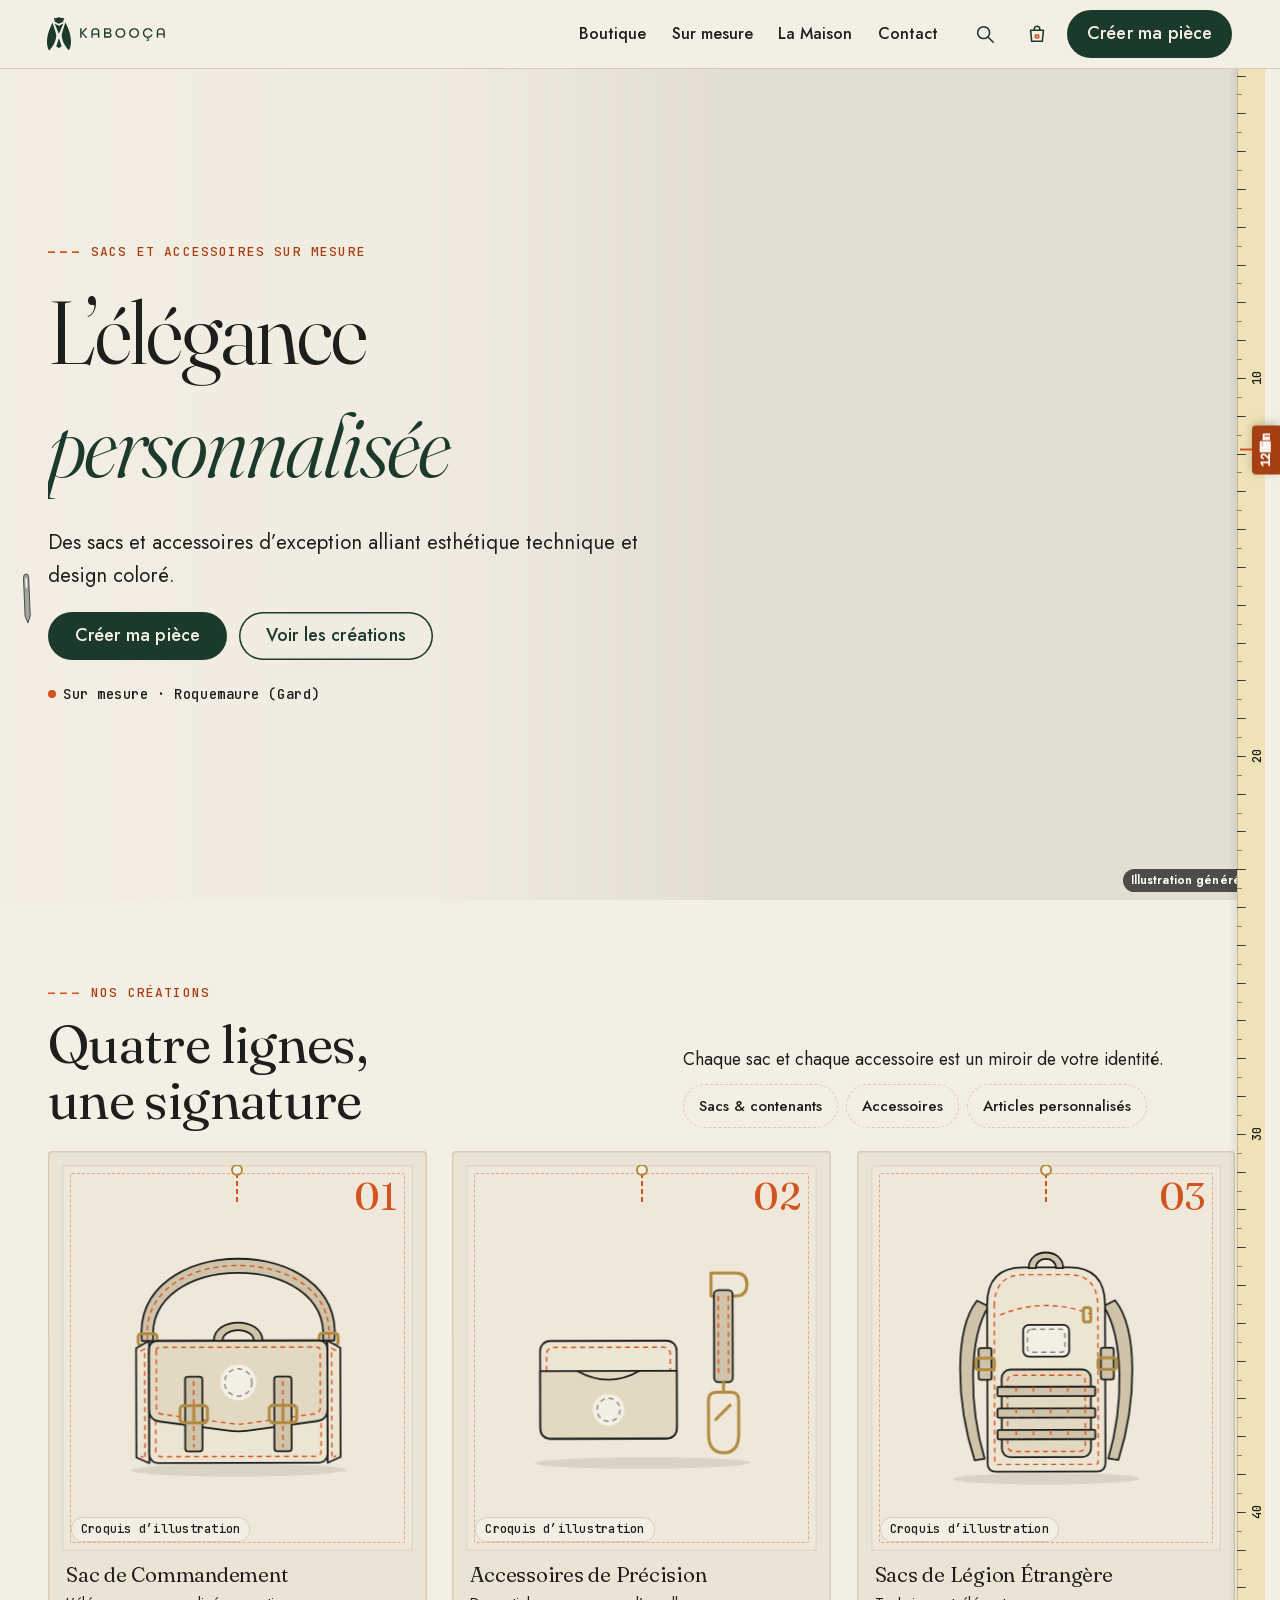
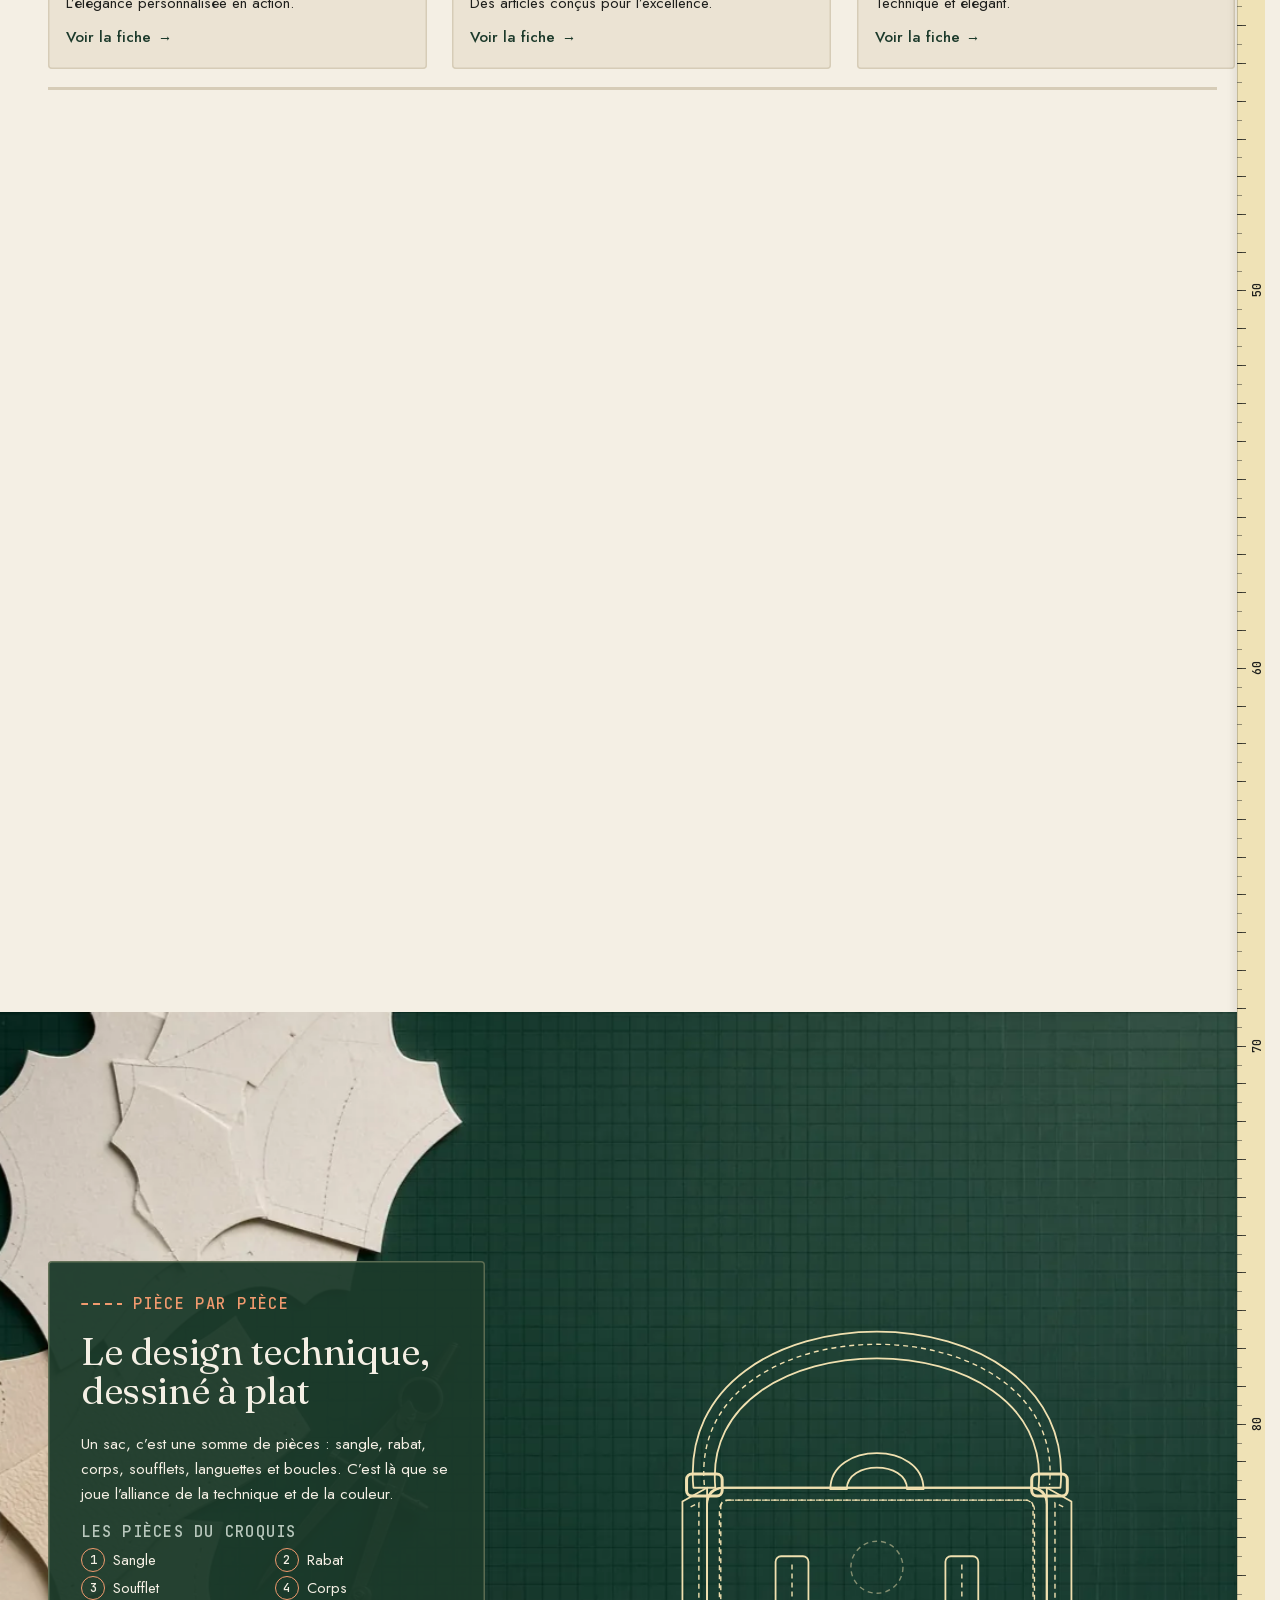
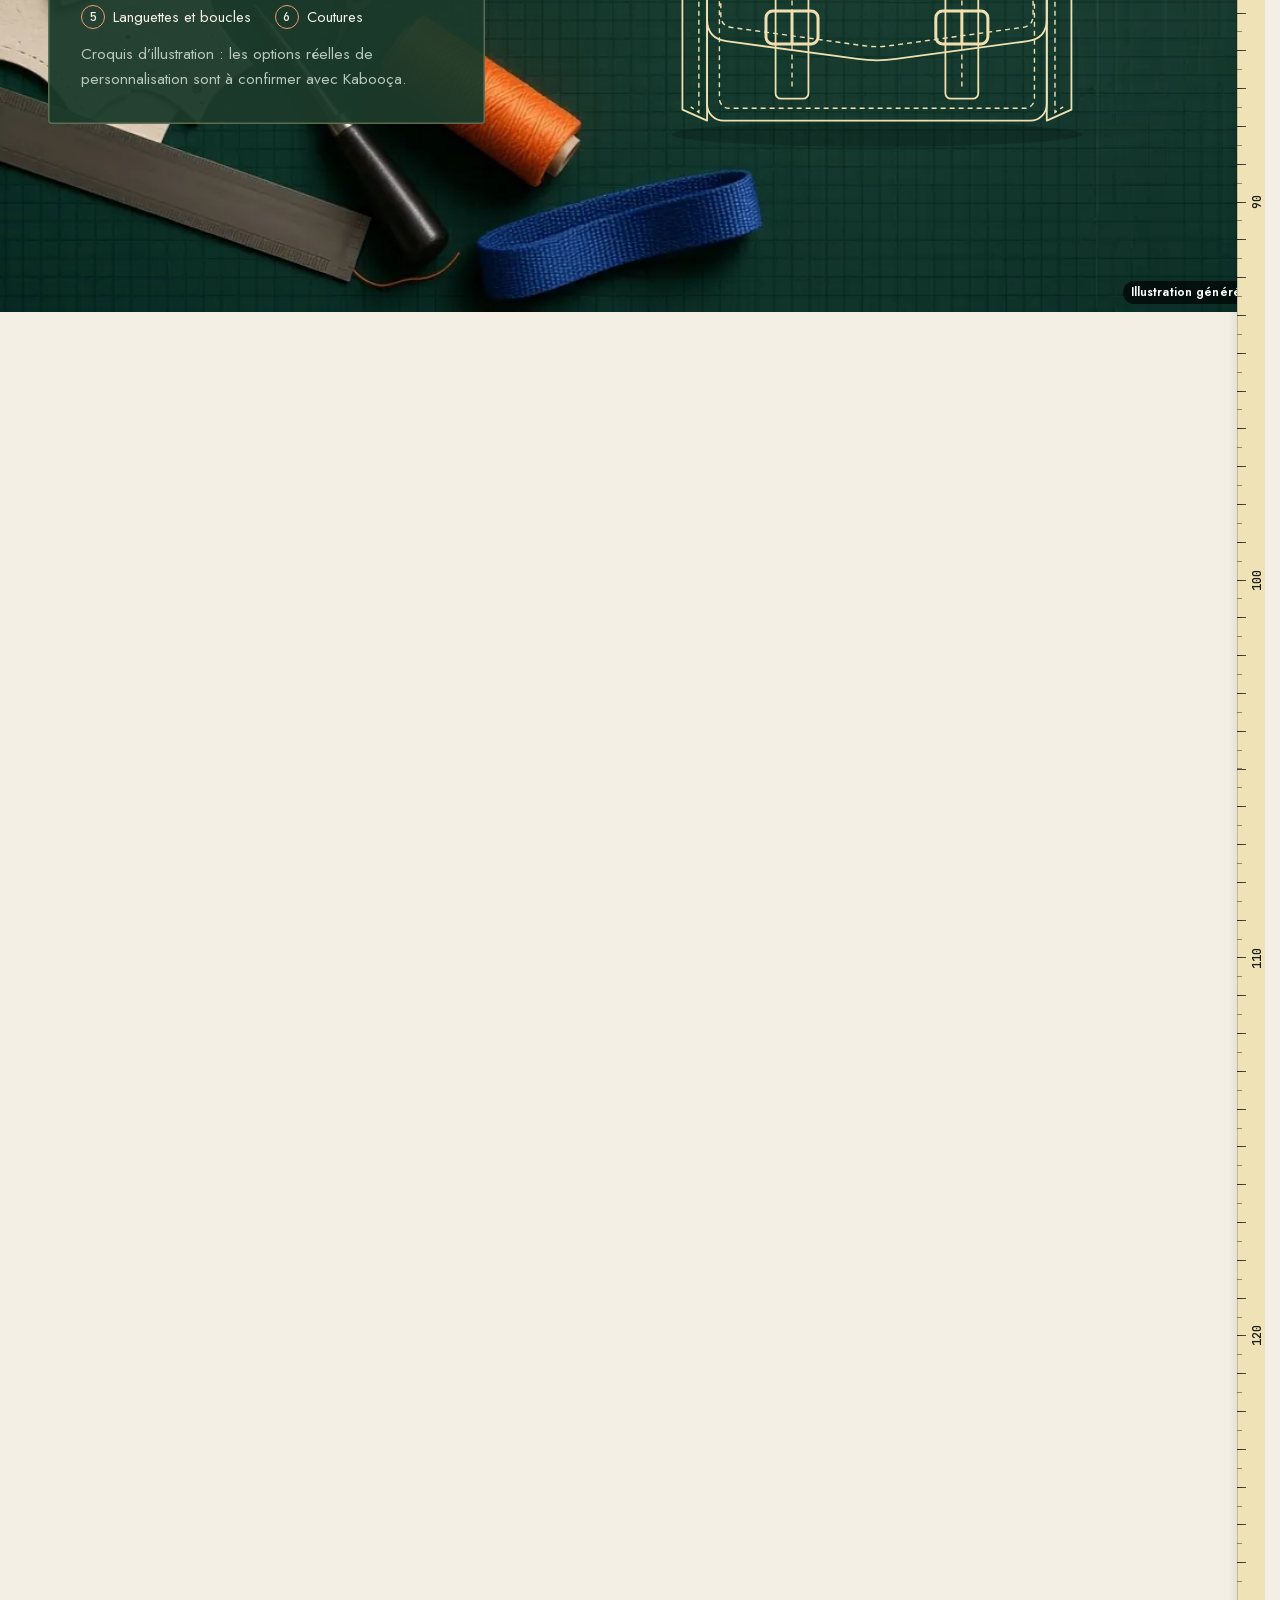
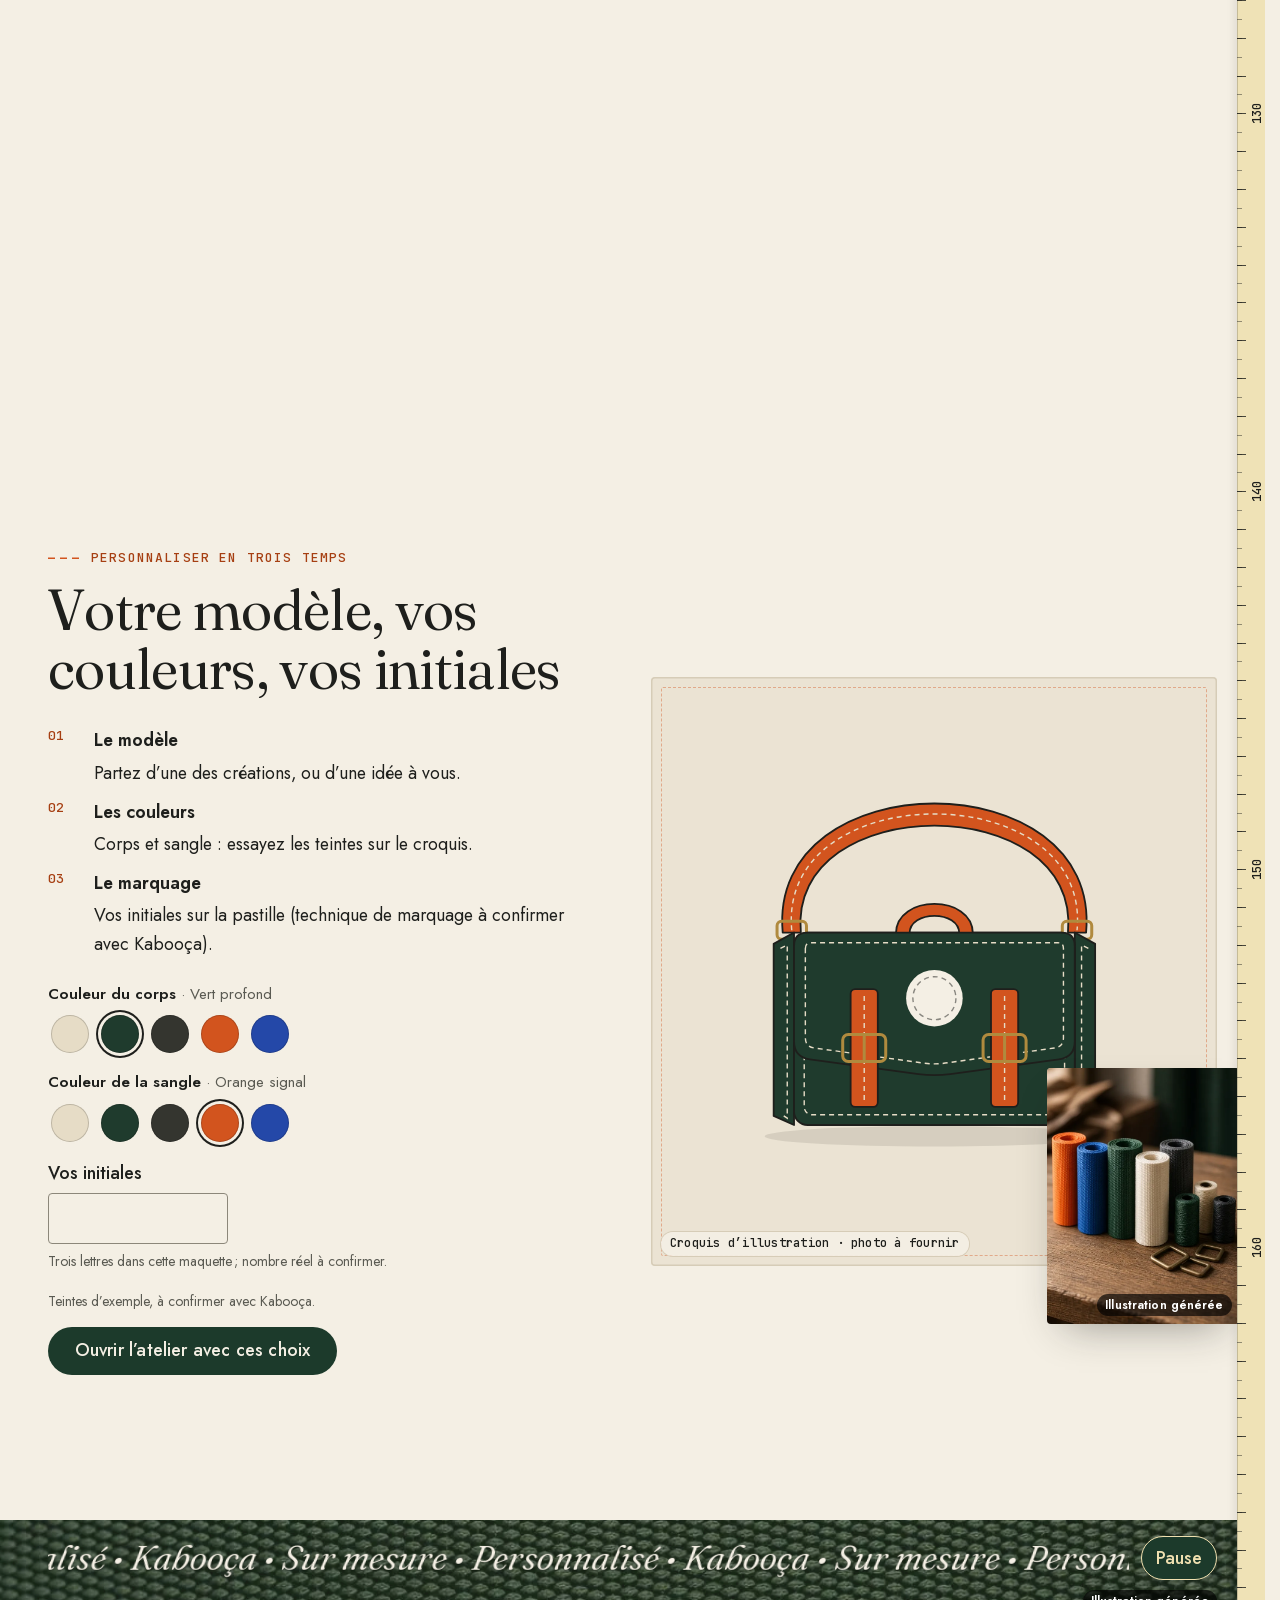
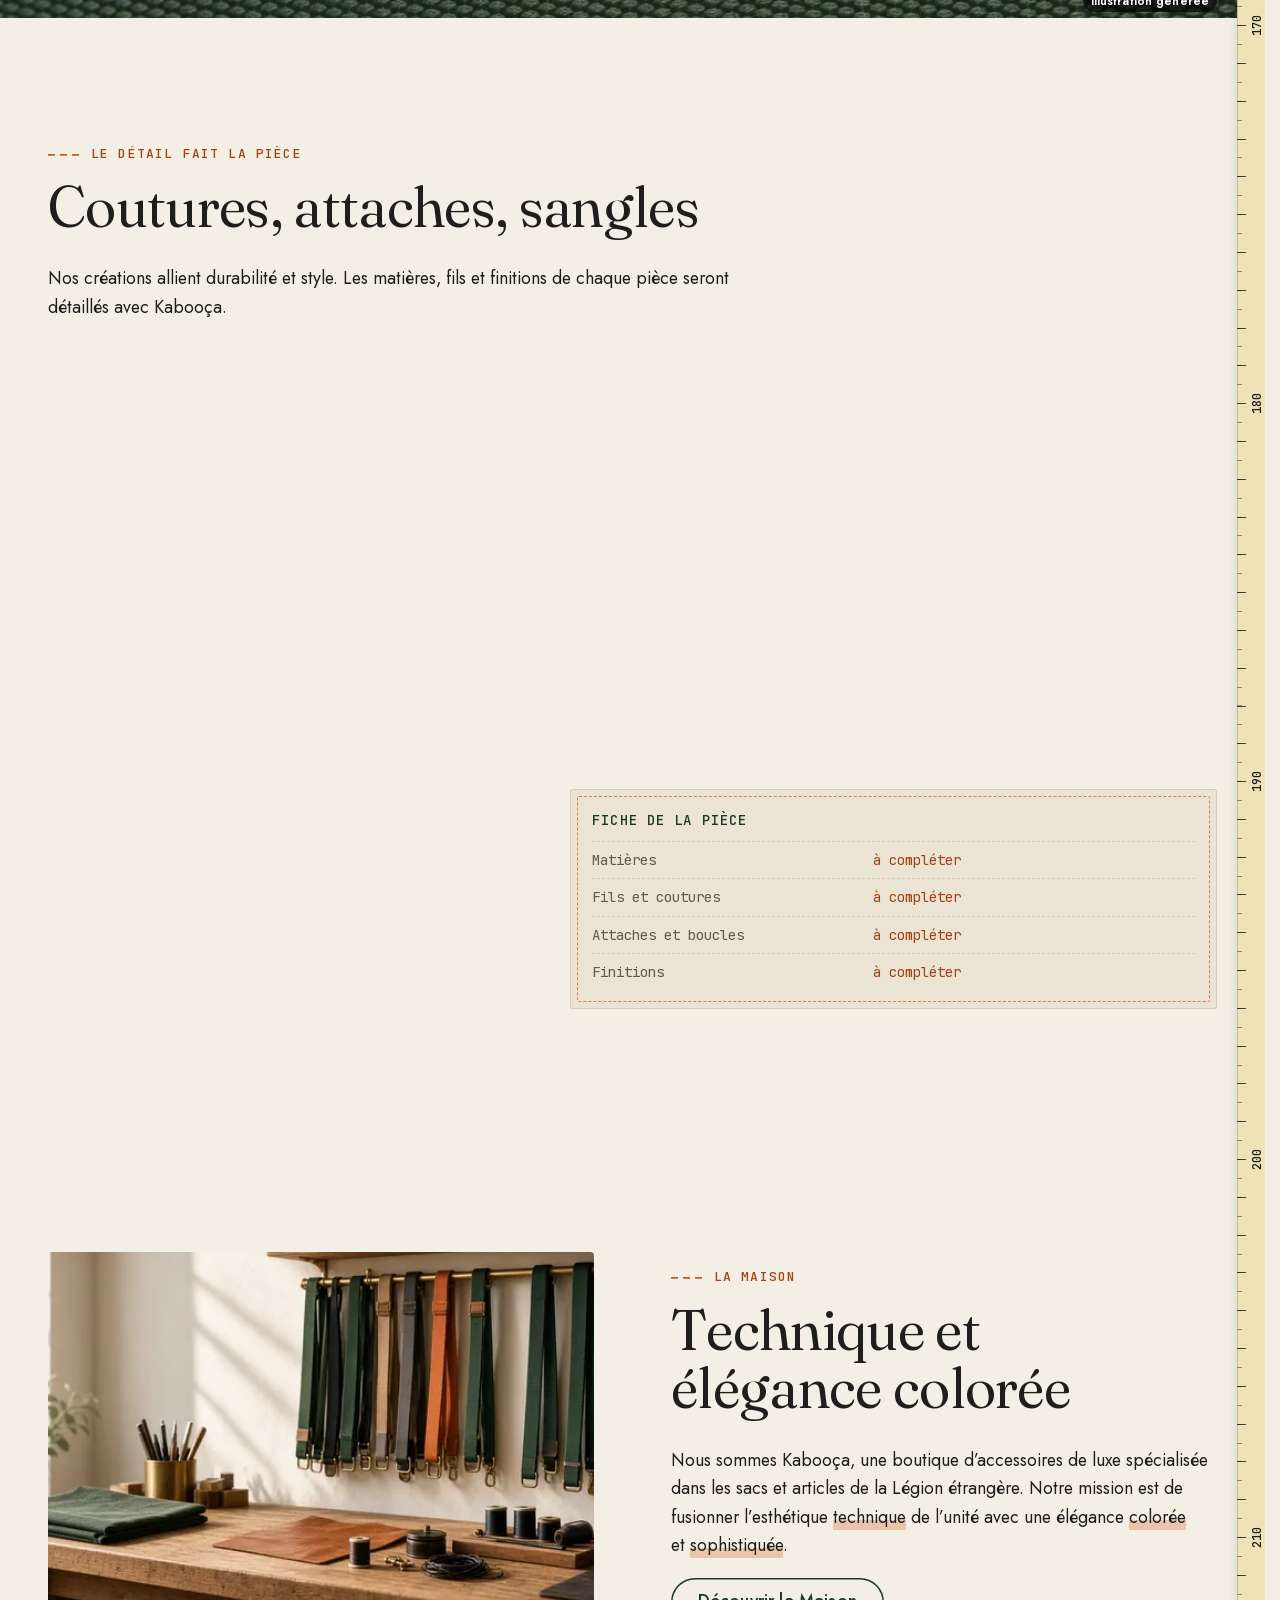
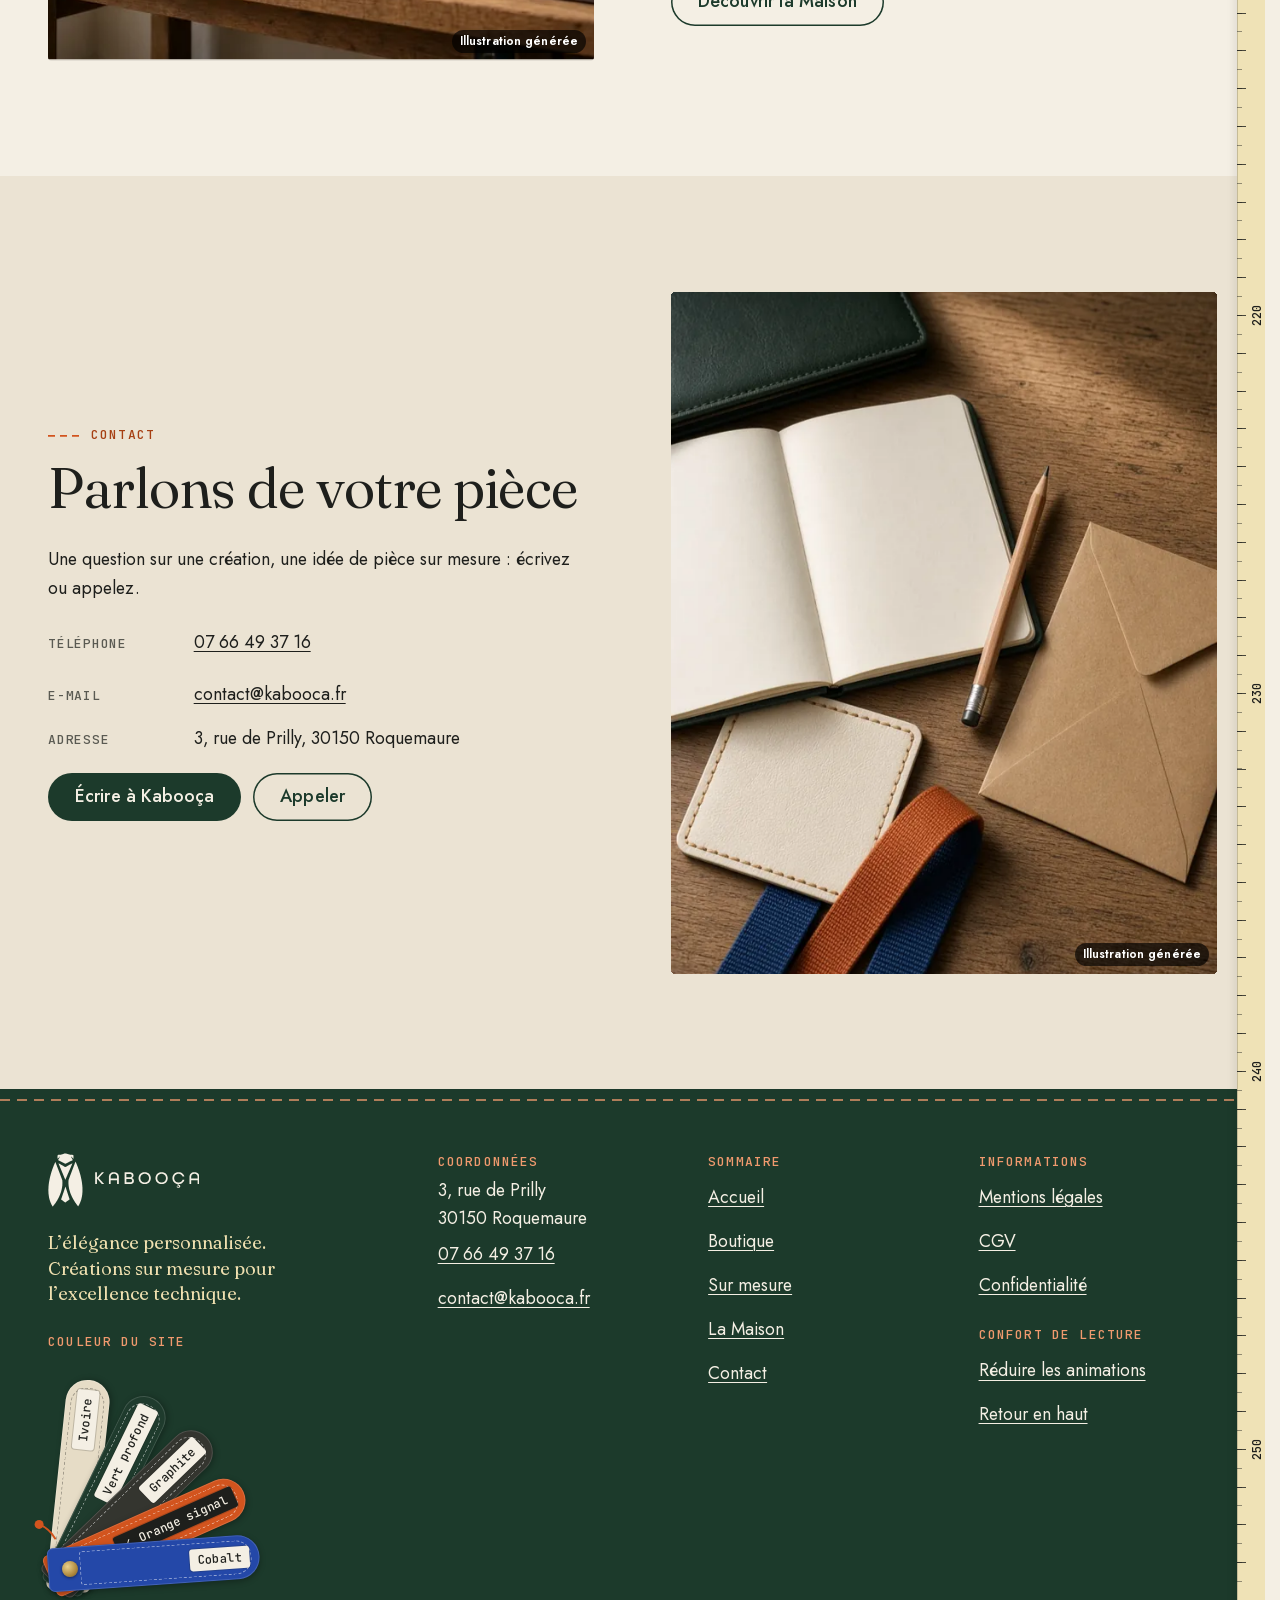
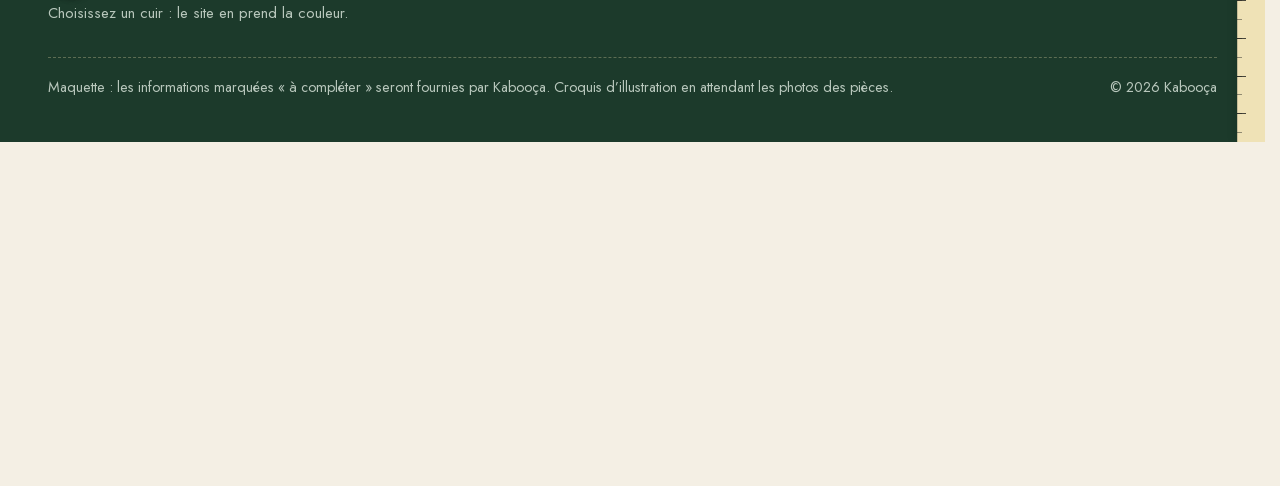
==== commit b899e672: "Maquette v3" ====
--- a/index.html
+++ b/index.html
@@ -1,5 +1,5 @@
 <!doctype html>
-<html lang="fr" data-v="2" data-page="accueil">
+<html lang="fr" data-v="3" data-page="accueil">
 <head>
 <meta charset="utf-8">
 <meta name="viewport" content="width=device-width, initial-scale=1, viewport-fit=cover">
@@ -45,14 +45,14 @@
 })();</script>
 <link rel="preload" href="/assets/fonts/fraunces.woff2" as="font" type="font/woff2" crossorigin>
 <link rel="preload" href="/assets/fonts/jost.woff2" as="font" type="font/woff2" crossorigin>
-<link rel="stylesheet" href="/assets/css/socle.css?v=2">
-<link rel="stylesheet" href="/assets/css/site.css?v=2">
-<link rel="modulepreload" href="/assets/js/site.js?v=2">
-<link rel="modulepreload" href="/assets/js/socle/index.js?v=2">
+<link rel="stylesheet" href="/assets/css/socle.css?v=3">
+<link rel="stylesheet" href="/assets/css/site.css?v=3">
+<link rel="modulepreload" href="/assets/js/site.js?v=3">
+<link rel="modulepreload" href="/assets/js/socle/index.js?v=3">
 <script src="/assets/vendor/gsap.min.js" defer></script>
 <script src="/assets/vendor/ScrollTrigger.min.js" defer></script>
 <script src="/assets/vendor/SplitText.min.js" defer></script>
-<script type="module" src="/assets/js/site.js?v=2"></script>
+<script type="module" src="/assets/js/site.js?v=3"></script>
 <meta name="theme-color" content="#F4EFE4">
 <link rel="icon" href="/assets/images/favicon.svg" type="image/svg+xml">
 <link rel="apple-touch-icon" href="/assets/images/apple-touch-icon.png">
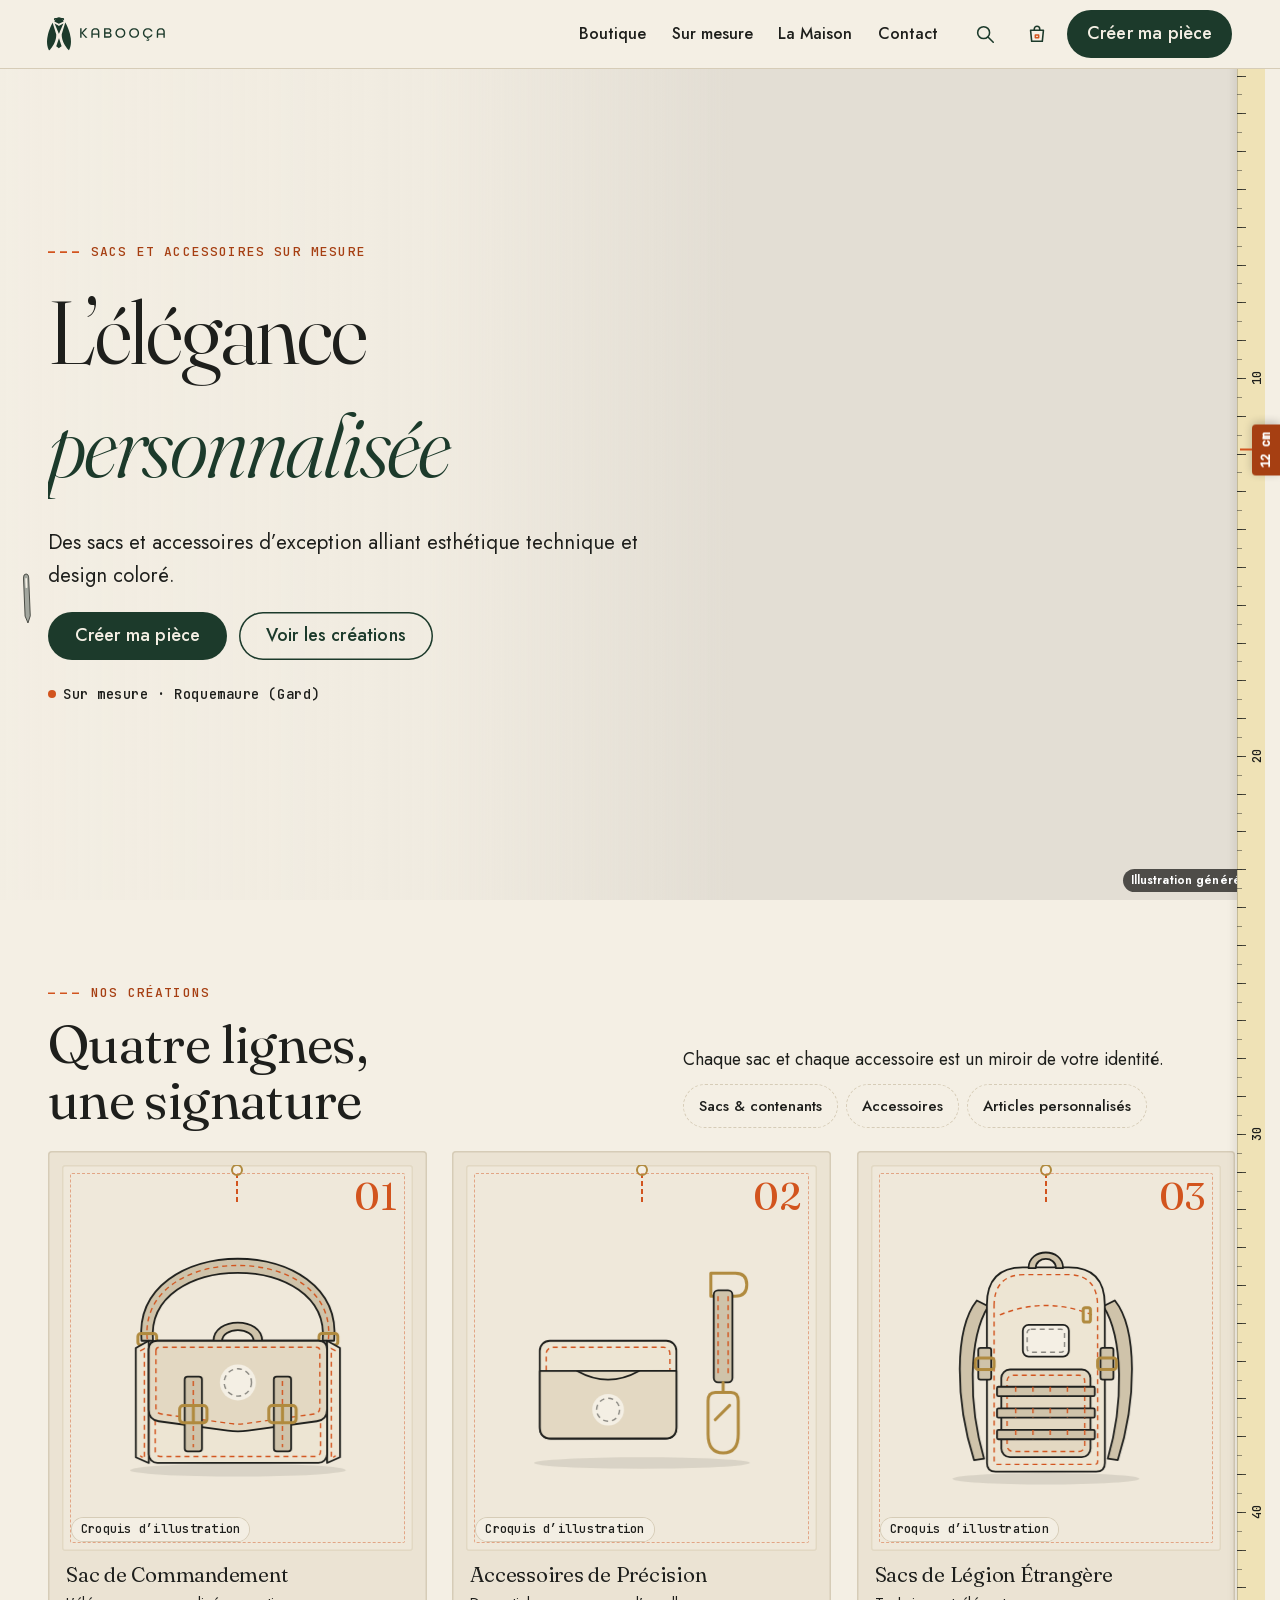
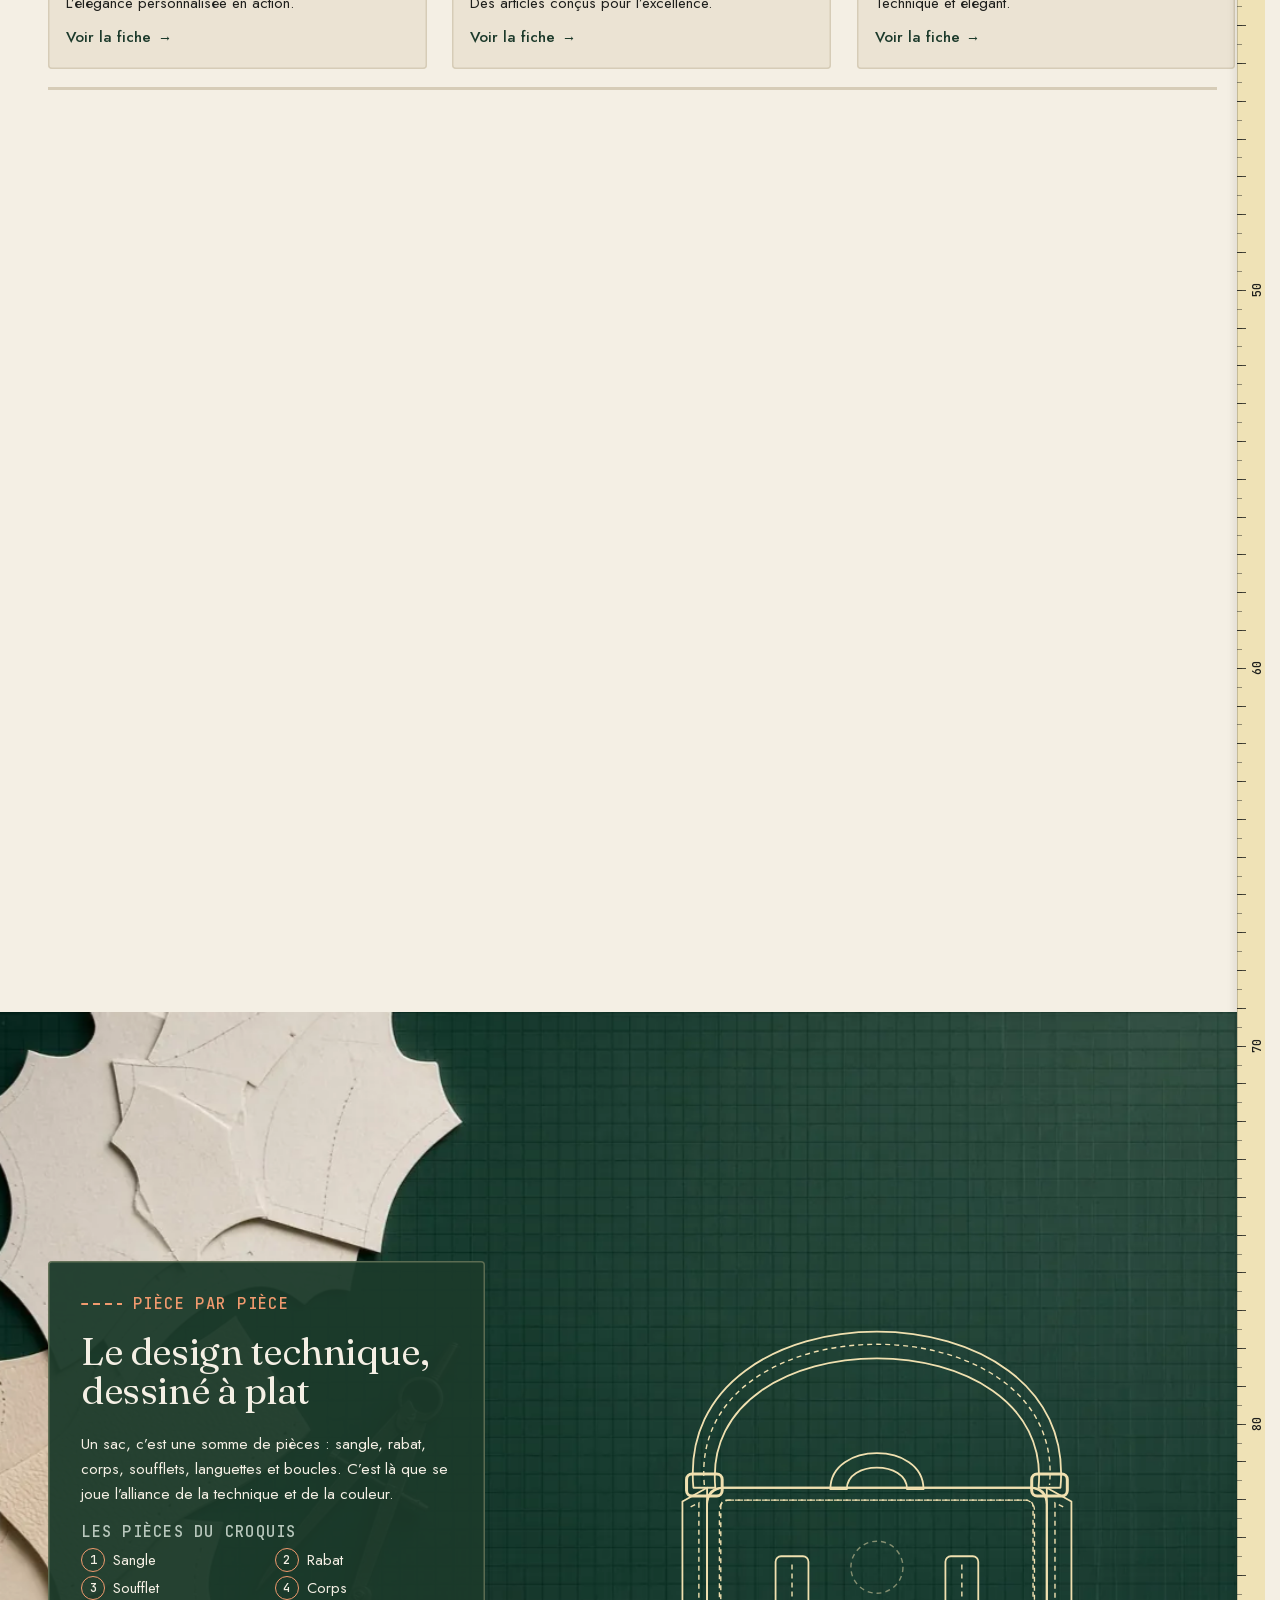
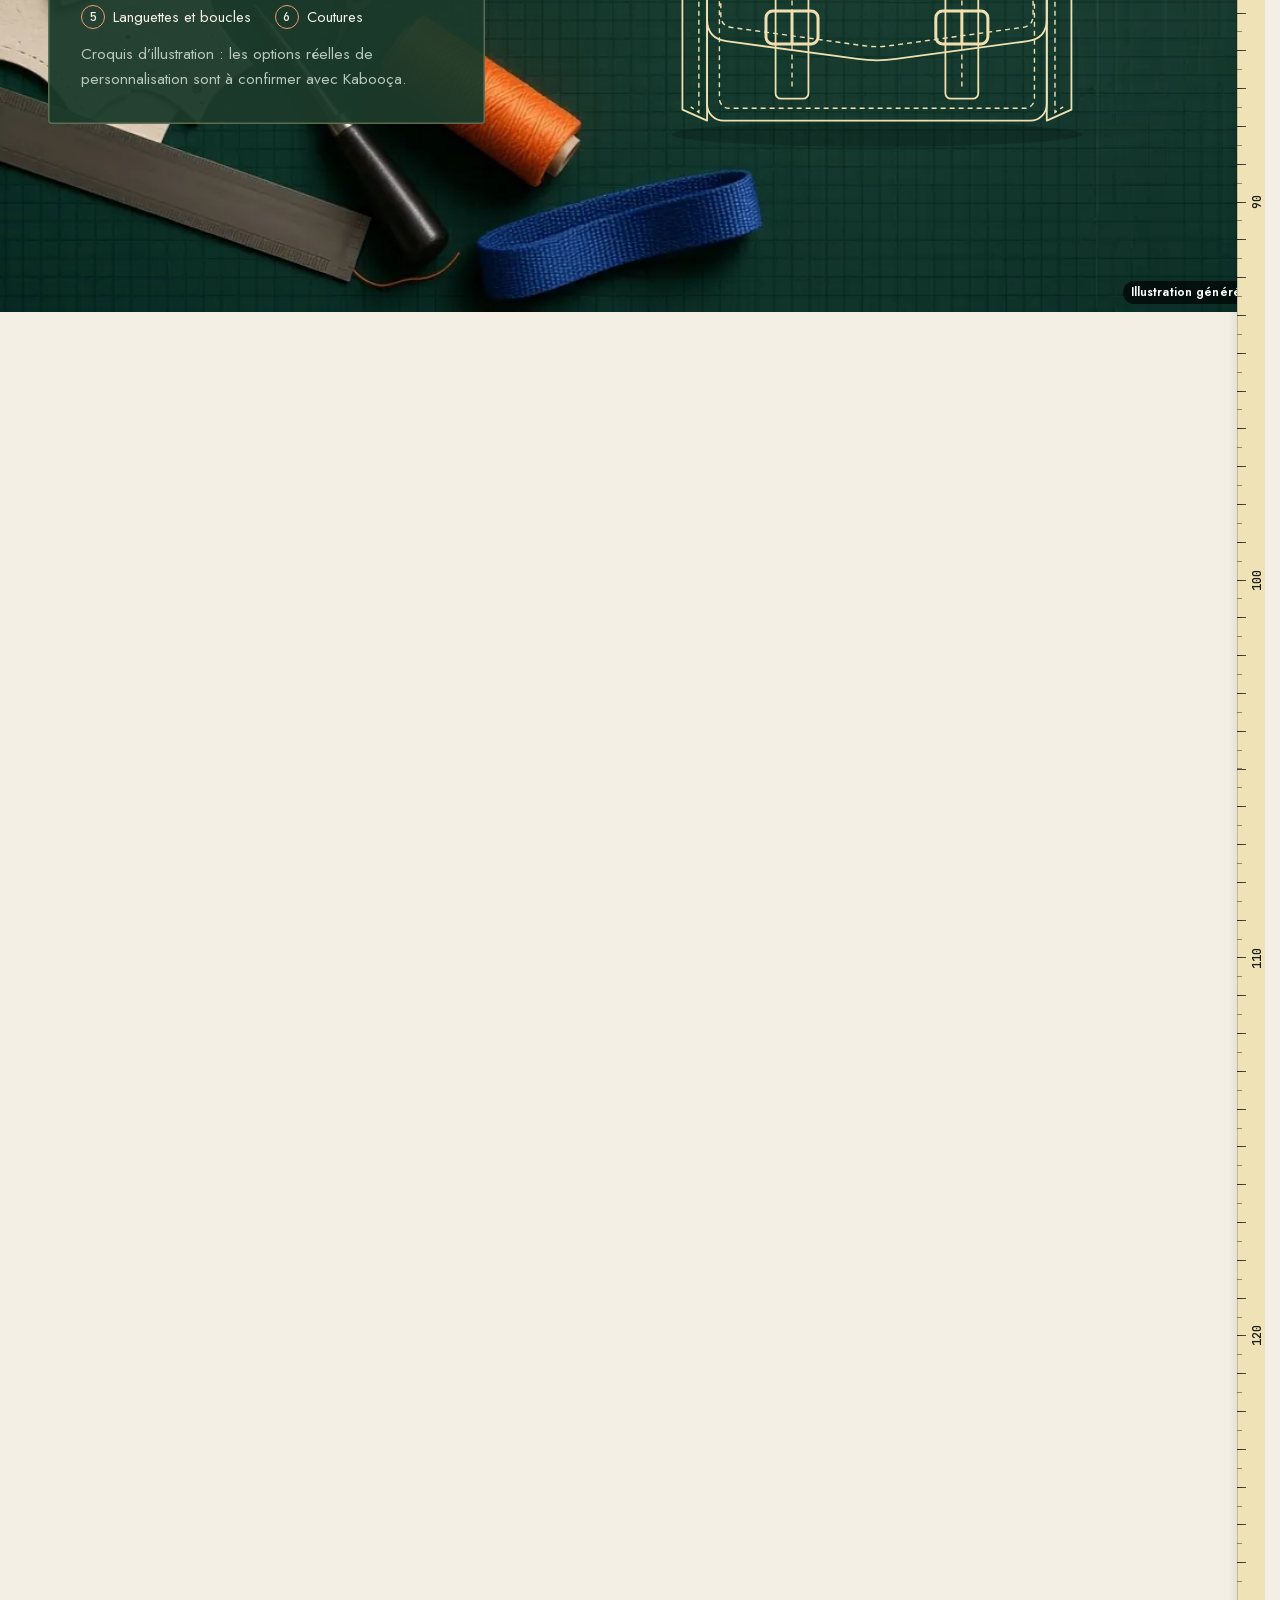
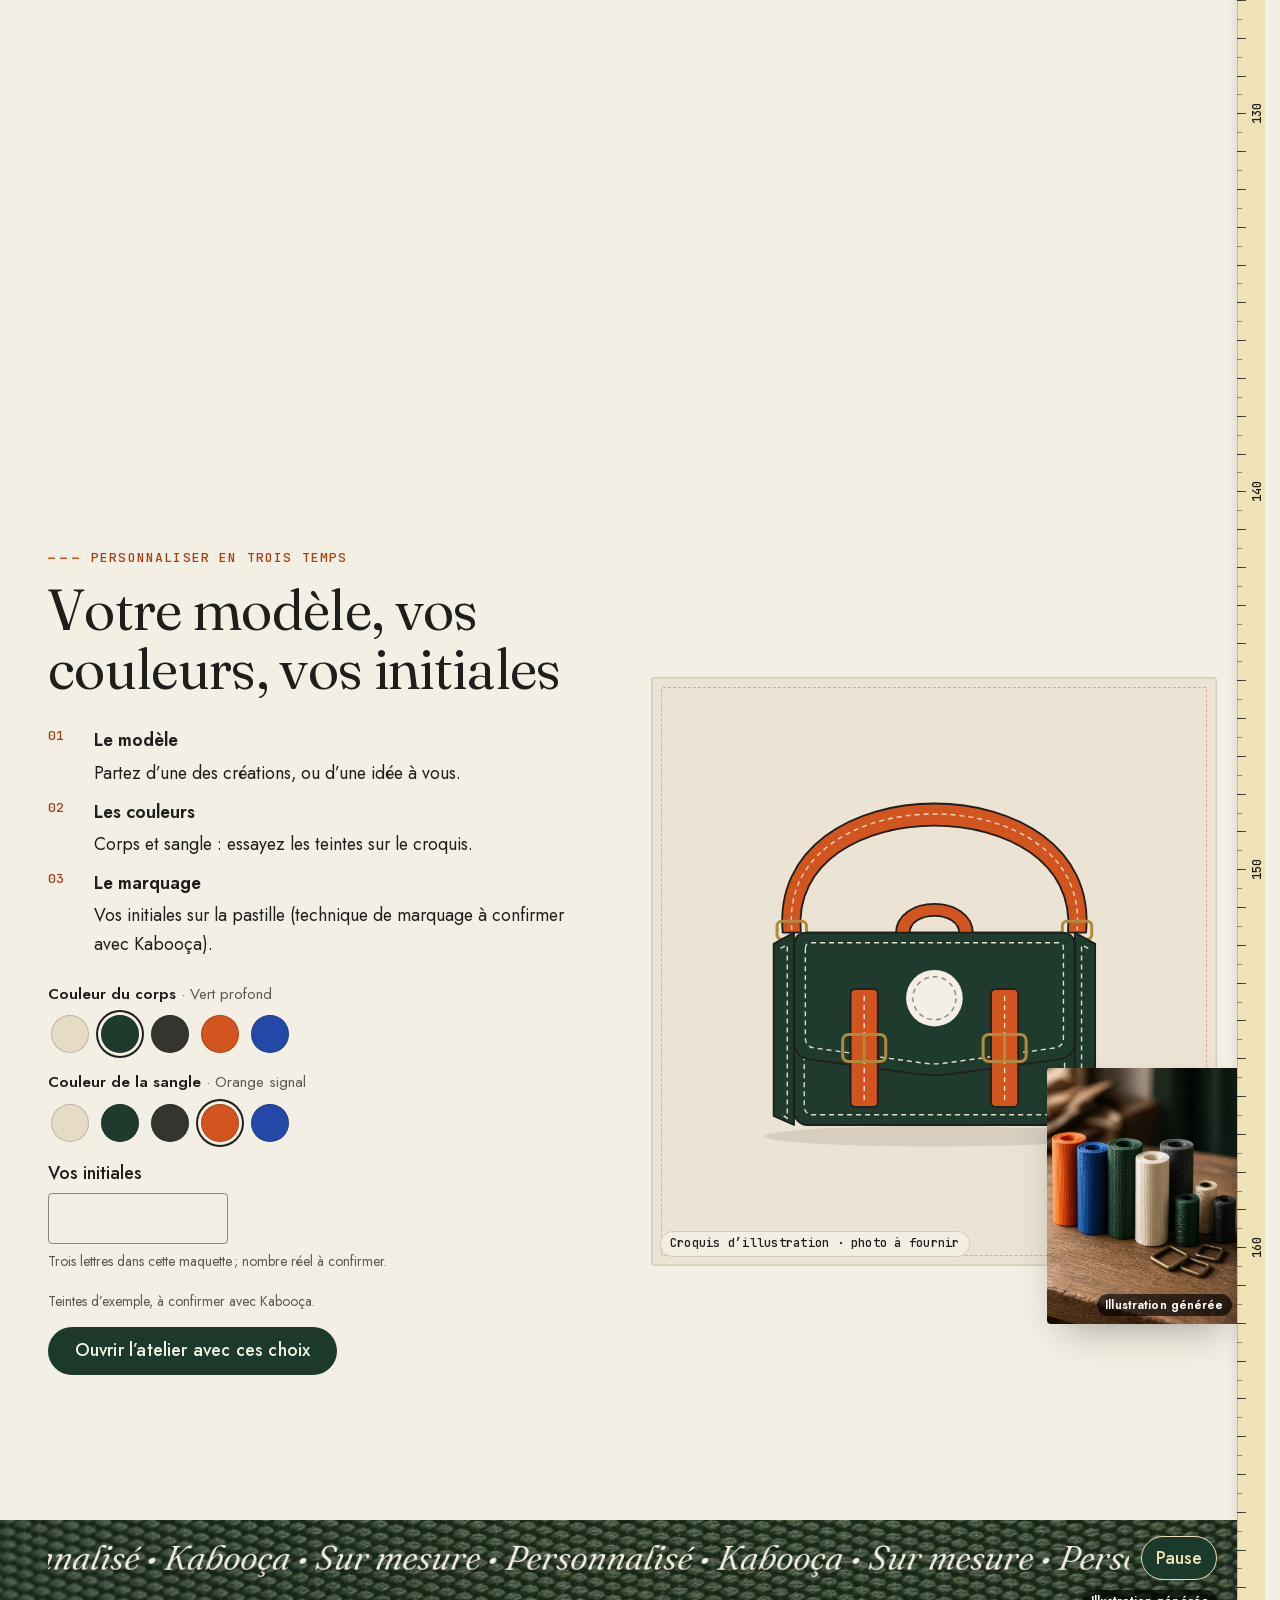
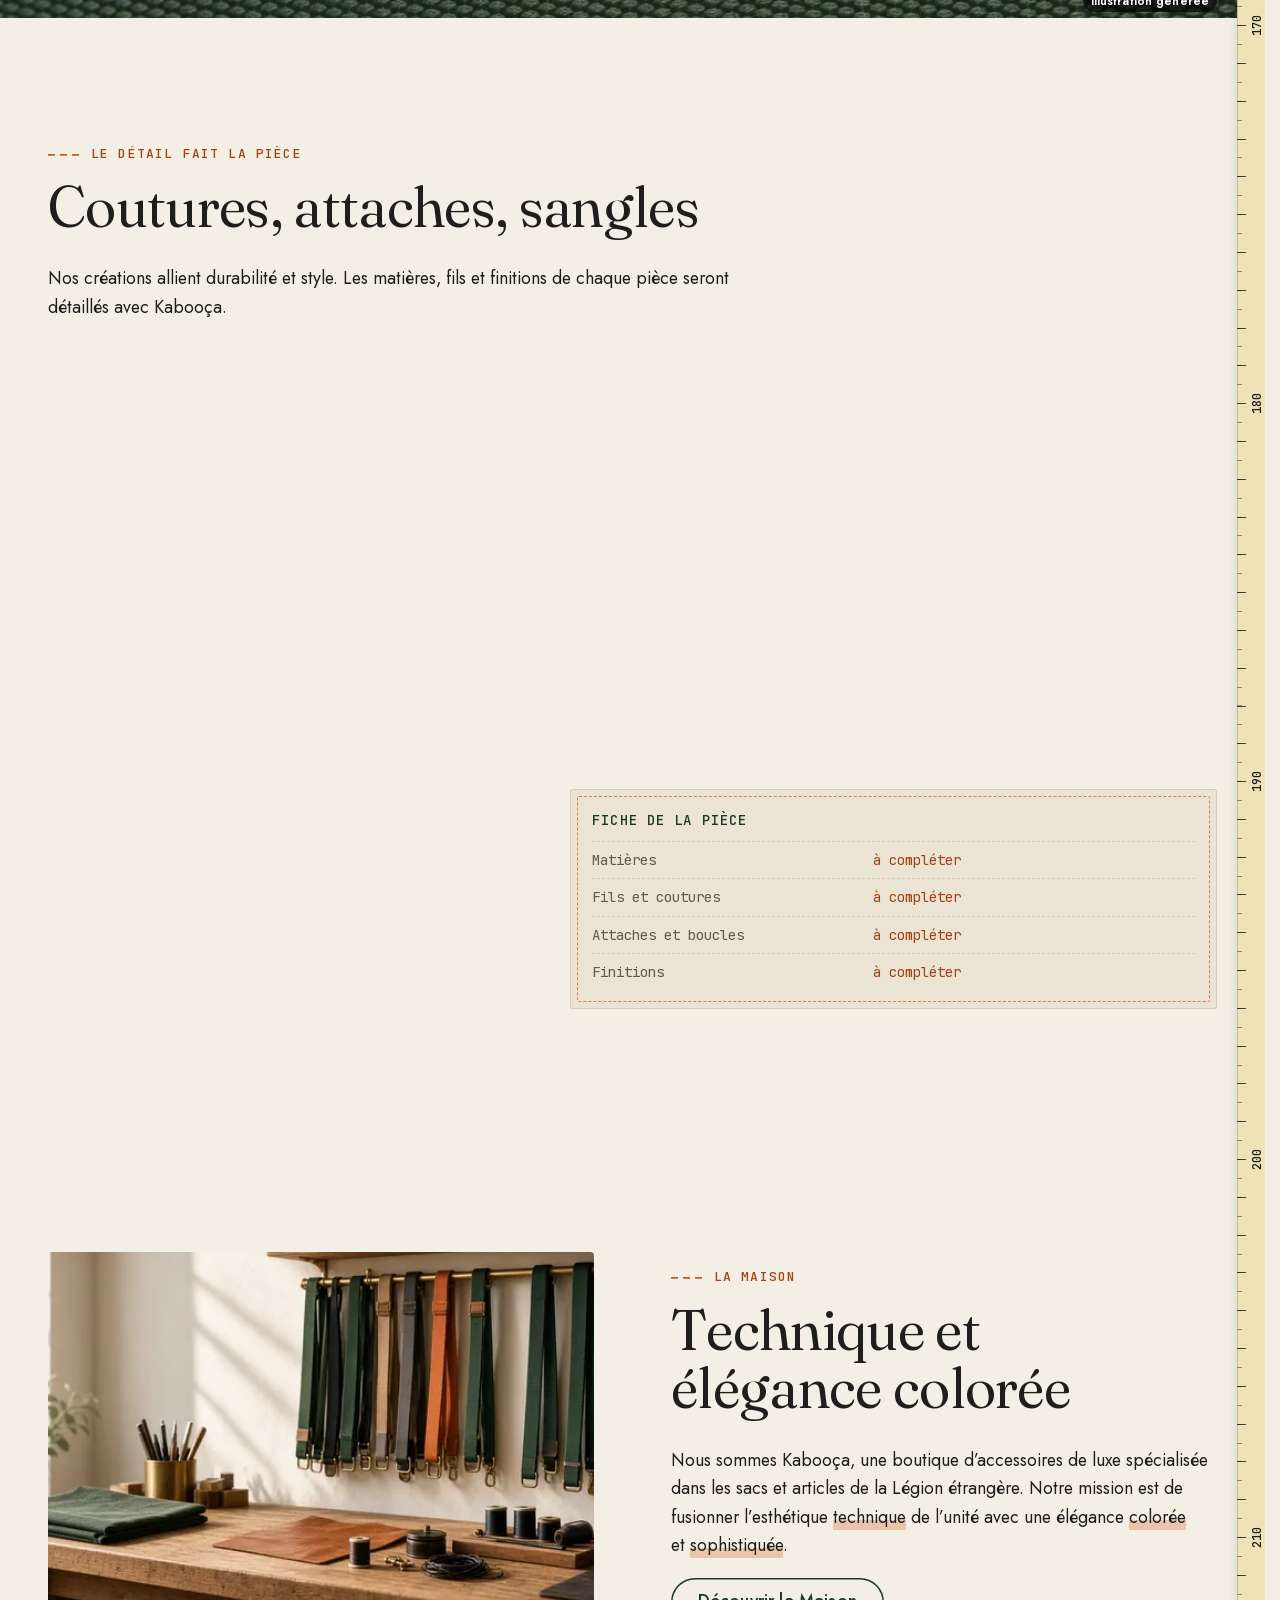
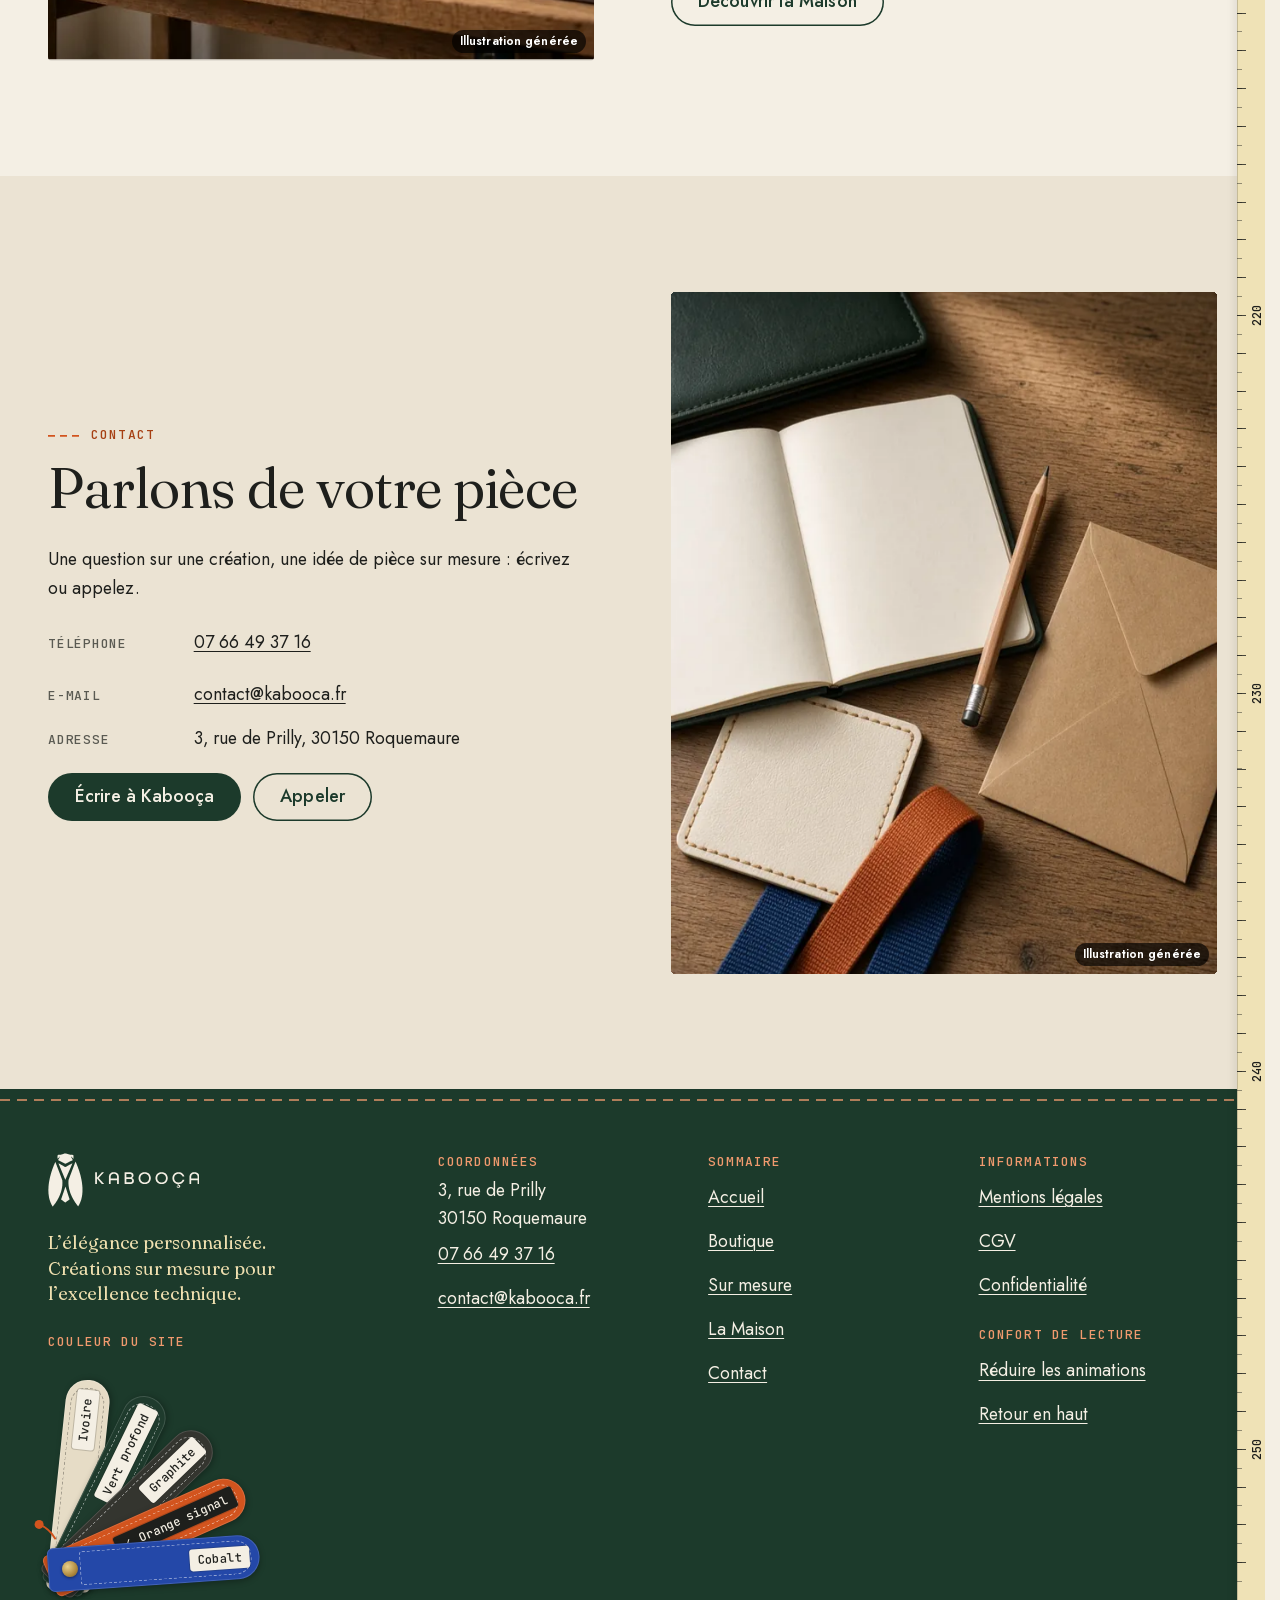
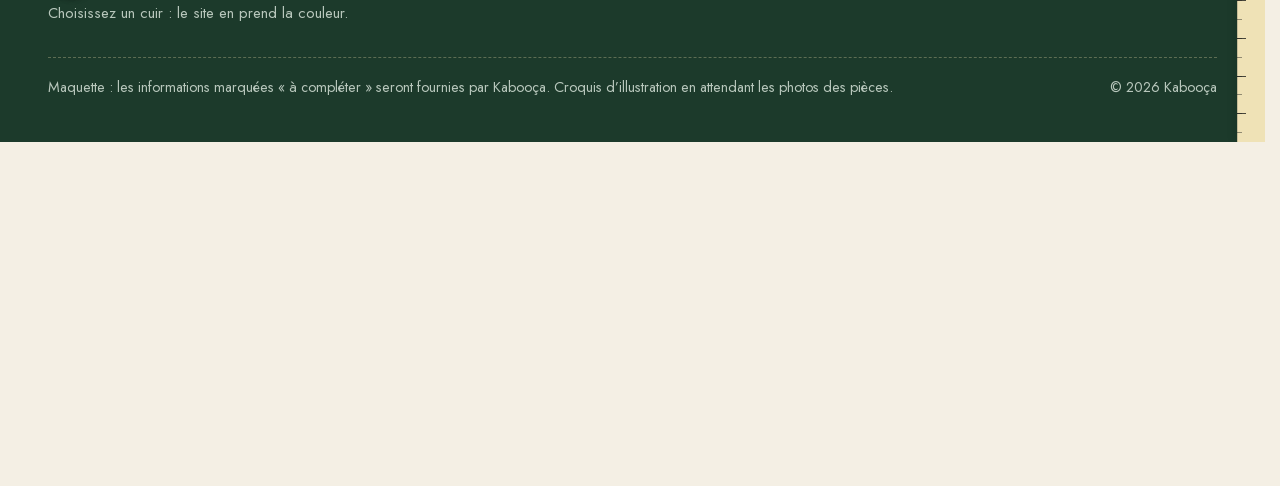
==== commit f6fcea5a: "Maquette v4" ====
--- a/index.html
+++ b/index.html
@@ -1,5 +1,5 @@
 <!doctype html>
-<html lang="fr" data-v="3" data-page="accueil">
+<html lang="fr" data-v="4" data-page="accueil">
 <head>
 <meta charset="utf-8">
 <meta name="viewport" content="width=device-width, initial-scale=1, viewport-fit=cover">
@@ -45,14 +45,14 @@
 })();</script>
 <link rel="preload" href="/assets/fonts/fraunces.woff2" as="font" type="font/woff2" crossorigin>
 <link rel="preload" href="/assets/fonts/jost.woff2" as="font" type="font/woff2" crossorigin>
-<link rel="stylesheet" href="/assets/css/socle.css?v=3">
-<link rel="stylesheet" href="/assets/css/site.css?v=3">
-<link rel="modulepreload" href="/assets/js/site.js?v=3">
-<link rel="modulepreload" href="/assets/js/socle/index.js?v=3">
+<link rel="stylesheet" href="/assets/css/socle.css?v=4">
+<link rel="stylesheet" href="/assets/css/site.css?v=4">
+<link rel="modulepreload" href="/assets/js/site.js?v=4">
+<link rel="modulepreload" href="/assets/js/socle/index.js?v=4">
 <script src="/assets/vendor/gsap.min.js" defer></script>
 <script src="/assets/vendor/ScrollTrigger.min.js" defer></script>
 <script src="/assets/vendor/SplitText.min.js" defer></script>
-<script type="module" src="/assets/js/site.js?v=3"></script>
+<script type="module" src="/assets/js/site.js?v=4"></script>
 <meta name="theme-color" content="#F4EFE4">
 <link rel="icon" href="/assets/images/favicon.svg" type="image/svg+xml">
 <link rel="apple-touch-icon" href="/assets/images/apple-touch-icon.png">
--- a/assets/css/site.css
+++ b/assets/css/site.css
@@ -769,7 +769,7 @@
     box-shadow: inset 1px 0 0 rgba(30, 31, 28, .2), -3px 0 8px rgba(0, 0, 0, .08); }
   .metre-nombre { position: absolute; left: calc(var(--l) - 8px); writing-mode: vertical-rl; transform: translate(-50%, -50%) rotate(180deg); font: 500 12px/1 var(--police-mono); color: var(--graphite); }
   .metre-lecture { --l: 22px; position: fixed; right: 0; top: 50%; z-index: 8; display: block; width: var(--l); padding: 8px 0; writing-mode: vertical-rl; transform: translateY(-50%) rotate(180deg); line-height: var(--l); text-align: center; white-space: nowrap; border-radius: 0 4px 4px 0; background: var(--orange-texte); color: #fff; font: 600 12px/var(--l) var(--police-mono); box-shadow: 0 2px 10px rgba(0, 0, 0, .22); pointer-events: none; }
-  .metre-lecture::after { content: attr(data-valeur) '\00a0cm'; }
+  .metre-lecture::after { content: attr(data-valeur) '\00a0 cm'; }
   .metre-lecture::before { content: ''; position: absolute; left: 100%; top: 50%; width: 12px; height: 2px; margin-top: -1px; background: var(--orange); }
 }
 @media (min-width: 1200px) { .metre, .metre-lecture { --l: 28px; } }
@@ -850,7 +850,6 @@
 .patron-vue .badge-croquis { left: 12px; bottom: 12px; }
 @media (min-width: 1001px) and (min-height: 601px) {
   .patron-scene { min-height: 100svh; display: flex; align-items: center; padding-block: calc(var(--entete-h) + 12px) 20px; }
-  .patron-scene > .conteneur { width: 100%; }
 }
 @media (max-width: 1000px) {
   .patron-grille { grid-template-columns: 1fr; }
